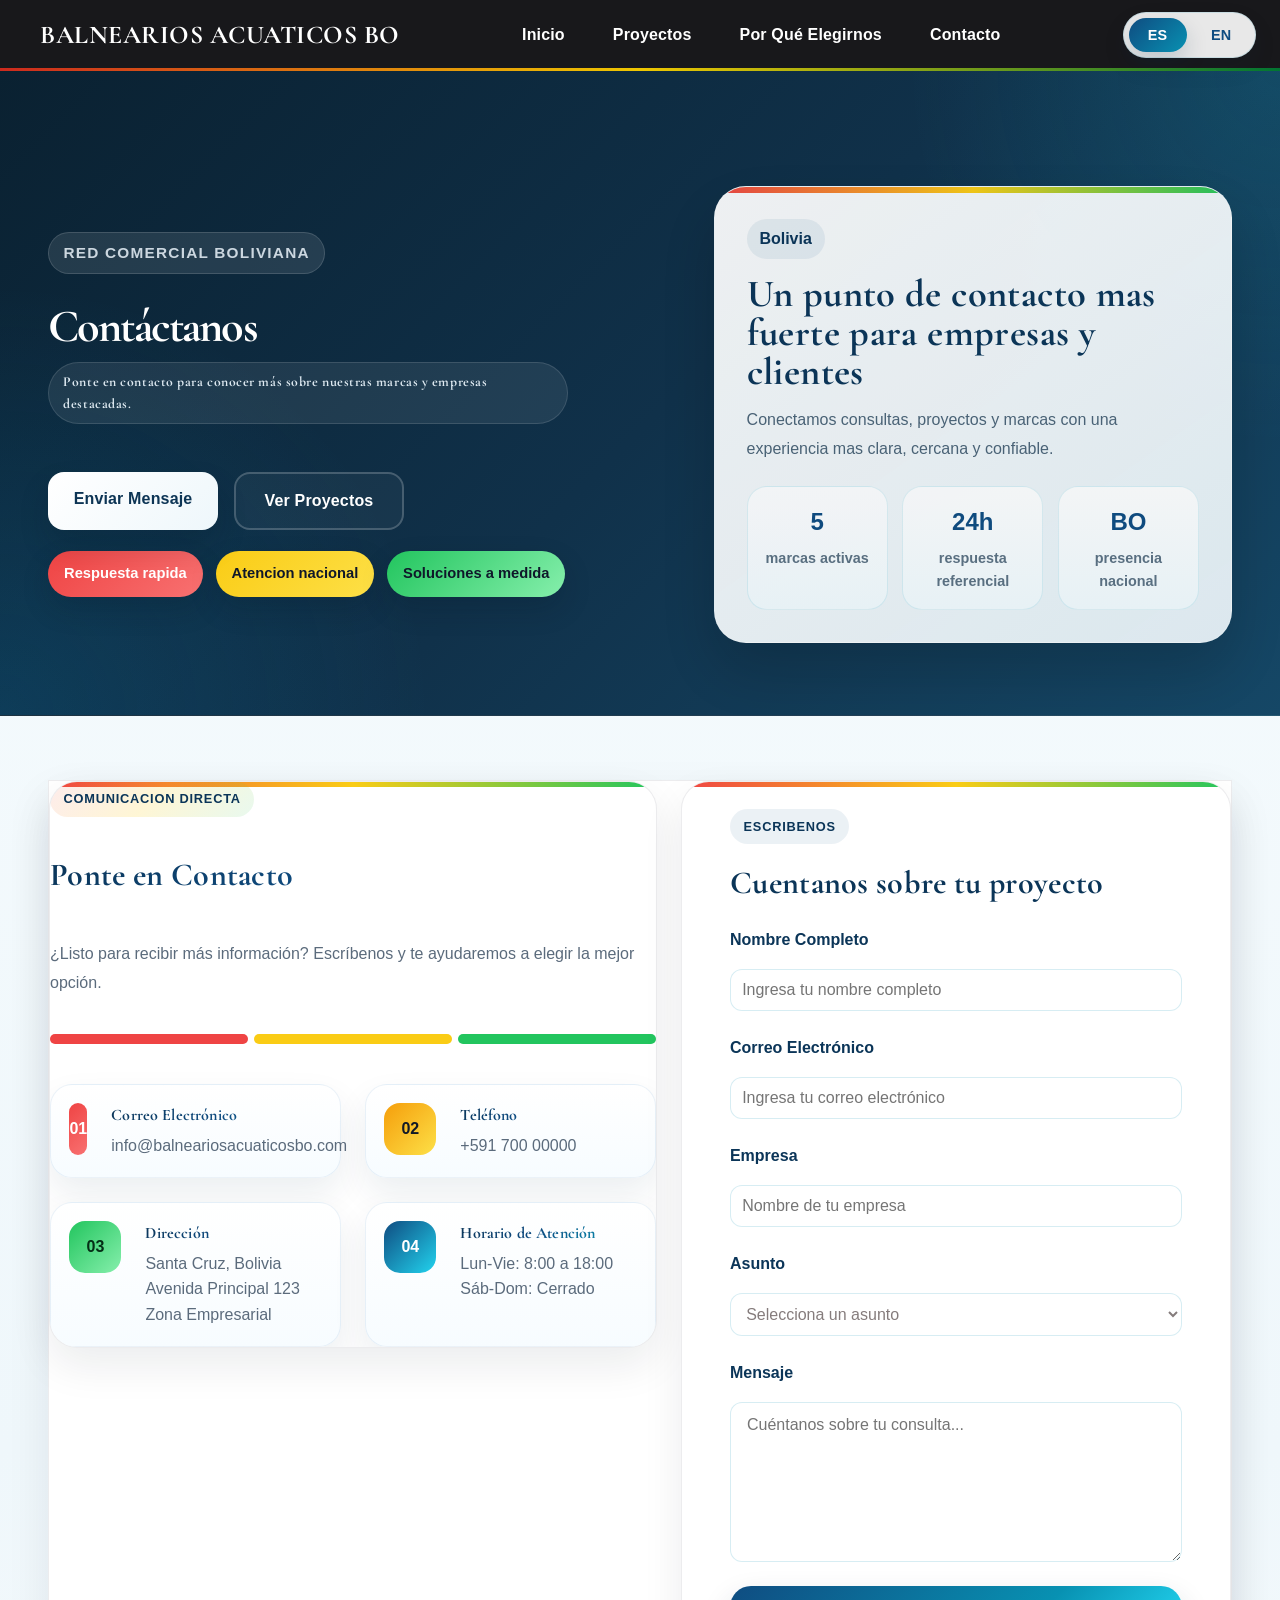
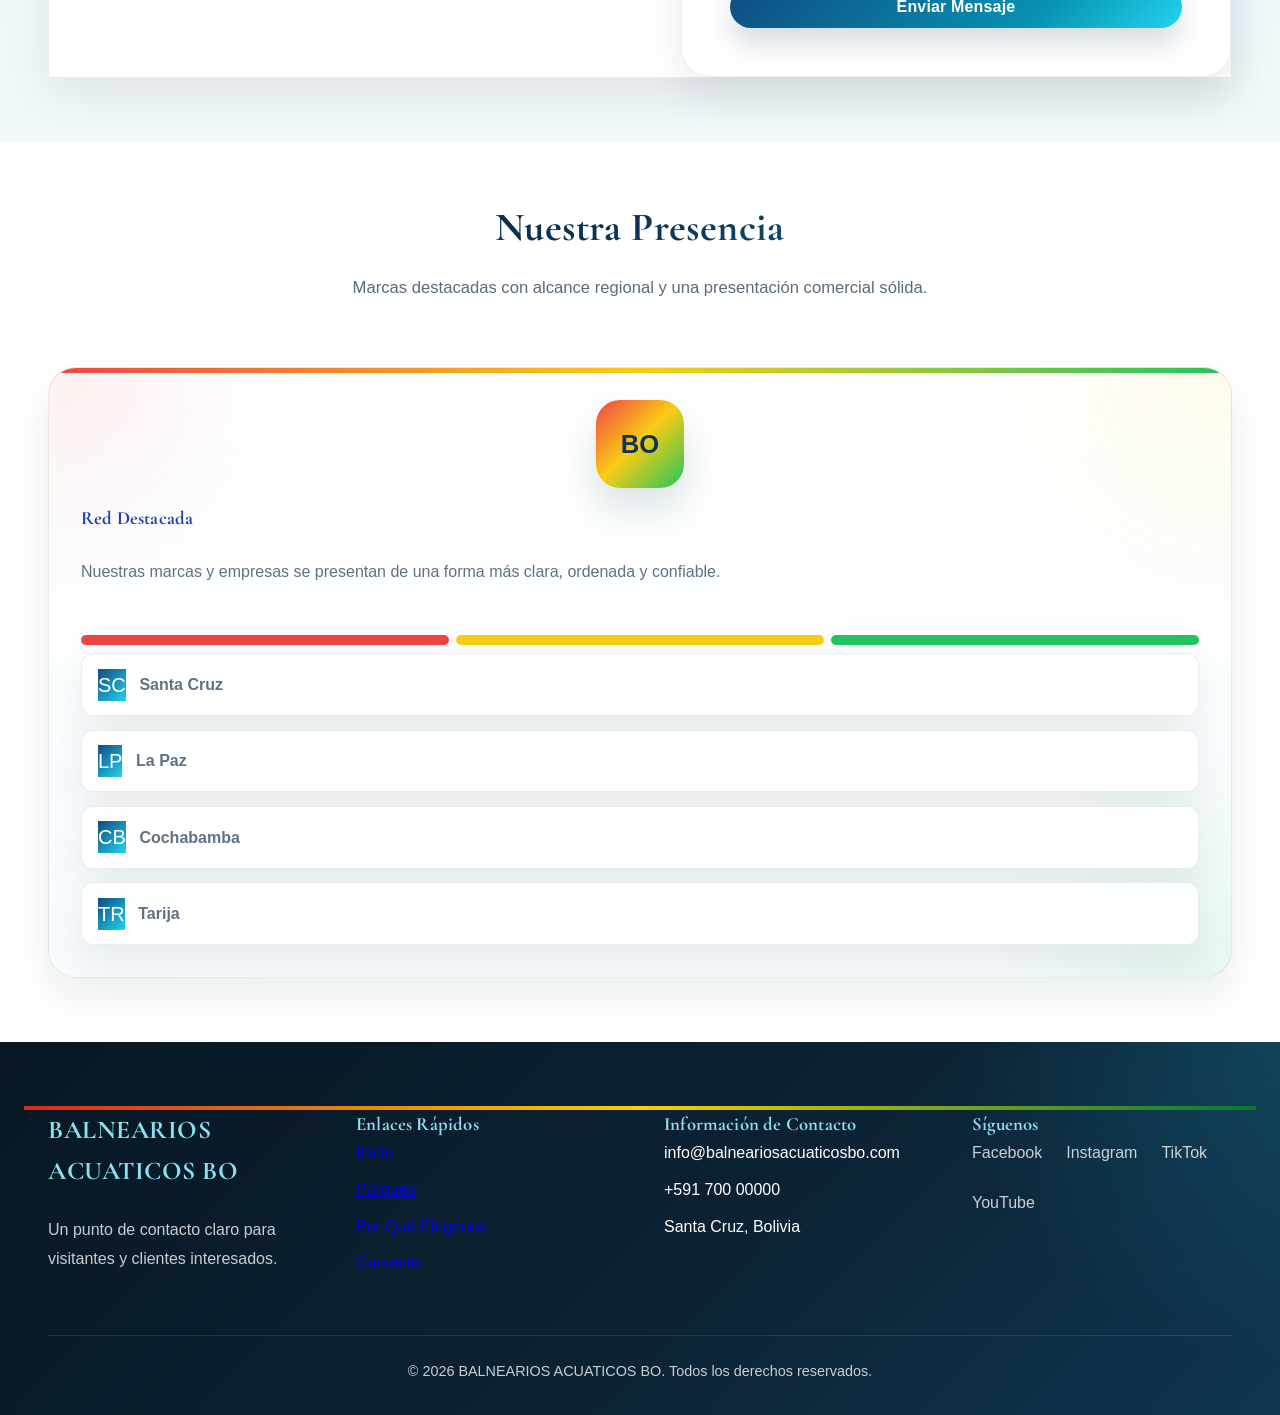
==== html/contacto.html @ 36d49a7e "first commit" ====
<!DOCTYPE html>
<html lang="es">
<head>
    <meta charset="UTF-8">
    <meta name="viewport" content="width=device-width, initial-scale=1.0">
    <meta name="description" content="Contáctanos para conocer más sobre BALNEARIOS ACUATICOS BO y nuestras marcas destacadas.">
    <meta name="keywords" content="contacto, balnearios, parques acuáticos, empresas destacadas, Bolivia">
    <meta property="og:title" content="BALNEARIOS ACUATICOS BO - Contacto">
    <meta property="og:description" content="Ponte en contacto con nosotros y recibe más información sobre nuestras marcas destacadas.">
    <title>BALNEARIOS ACUATICOS BO - Contacto</title>
    <link rel="preconnect" href="https://fonts.googleapis.com">
    <link rel="preconnect" href="https://fonts.gstatic.com" crossorigin>
    <link href="https://fonts.googleapis.com/css2?family=Manrope:wght@400;500;600;700;800&family=Cormorant+Garamond:wght@600;700&display=swap" rel="stylesheet">
    <link rel="stylesheet" href="../css/styles.css">
</head>
<body class="site-subpage contact-page">
    <header class="navbar" id="navbar">
        <div class="container">
            <div class="navbar-content">
                <div class="logo">
                    <span class="logo-icon"></span>
                    <span class="logo-text">BALNEARIOS ACUATICOS BO</span>
                </div>

                <nav class="nav-menu" id="navMenu">
                    <a href="../index.html" class="nav-link" data-en="Home" data-es="Inicio">Inicio</a>
                    <a href="proyectos.html" class="nav-link" data-en="Parks" data-es="Proyectos">Proyectos</a>
                    <a href="por-que-visitar.html" class="nav-link" data-en="Why Visit" data-es="Por Qué Elegirnos">Por Qué Elegirnos</a>
                    <a href="contacto.html" class="nav-link active" data-en="Contact" data-es="Contacto">Contacto</a>
                </nav>

                <div class="nav-actions">
                    <div class="language-selector language-selector-simple" id="languageSelector" aria-label="Selector de idioma">
                        <button class="lang-option active" type="button" data-lang="es" data-label="Español">ES</button>
                        <button class="lang-option" type="button" data-lang="en" data-label="English">EN</button>
                    </div>
                </div>
            </div>
        </div>
    </header>

    <section class="hero contact-hero" id="home">
        <div class="container">
            <div class="hero-content">
                <p class="contact-hero-kicker" data-en="Bolivian commercial network" data-es="Red comercial boliviana">Red comercial boliviana</p>
                <h1 class="hero-title" data-en="Contact Us" data-es="Contáctanos">Contáctanos</h1>
                <p class="hero-subtitle" data-en="Get in touch to learn more about our featured parks and brands" data-es="Ponte en contacto para conocer más sobre nuestras marcas y empresas destacadas.">
                    Ponte en contacto para conocer más sobre nuestras marcas y empresas destacadas.
                </p>
                <div class="hero-actions">
                    <a href="#contact" class="btn btn-primary" data-en="Send Message" data-es="Enviar Mensaje">Enviar Mensaje</a>
                    <a href="proyectos.html" class="btn btn-secondary" data-en="View Projects" data-es="Ver Proyectos">Ver Proyectos</a>
                </div>
                <div class="contact-hero-flags">
                    <span class="contact-flag-pill flag-red">Respuesta rapida</span>
                    <span class="contact-flag-pill flag-yellow">Atencion nacional</span>
                    <span class="contact-flag-pill flag-green">Soluciones a medida</span>
                </div>
            </div>
            <div class="hero-image contact-hero-panel">
                <div class="contact-hero-card">
                    <span class="contact-hero-badge">Bolivia</span>
                    <h2>Un punto de contacto mas fuerte para empresas y clientes</h2>
                    <p>Conectamos consultas, proyectos y marcas con una experiencia mas clara, cercana y confiable.</p>
                    <div class="contact-hero-stats">
                        <div><strong>5</strong><span>marcas activas</span></div>
                        <div><strong>24h</strong><span>respuesta referencial</span></div>
                        <div><strong>BO</strong><span>presencia nacional</span></div>
                    </div>
                </div>
            </div>
        </div>
    </section>

    <section class="contact-section" id="contact">
        <div class="container">
            <div class="contact-content">
                <div class="contact-info">
                    <div class="contact-info-intro">
                        <span class="contact-section-chip" data-en="Direct communication" data-es="Comunicacion directa">Comunicacion directa</span>
                    </div>
                    <h2 data-en="Get In Touch" data-es="Ponte en Contacto">Ponte en Contacto</h2>
                    <p data-en="Ready to receive more information? Write to us and we will help you choose the best option." data-es="¿Listo para recibir más información? Escríbenos y te ayudaremos a elegir la mejor opción.">
                        ¿Listo para recibir más información? Escríbenos y te ayudaremos a elegir la mejor opción.
                    </p>

                    <div class="contact-bolivia-strip"><span></span><span></span><span></span></div>
                    <div class="contact-details">
                        <div class="contact-item">
                            <div class="contact-icon">01</div>
                            <div>
                                <h3 data-en="Email" data-es="Correo Electrónico">Correo Electrónico</h3>
                                <p>info@balneariosacuaticosbo.com</p>
                            </div>
                        </div>

                        <div class="contact-item">
                            <div class="contact-icon">02</div>
                            <div>
                                <h3 data-en="Phone" data-es="Teléfono">Teléfono</h3>
                                <p>+591 700 00000</p>
                            </div>
                        </div>

                        <div class="contact-item">
                            <div class="contact-icon">03</div>
                            <div>
                                <h3 data-en="Address" data-es="Dirección">Dirección</h3>
                                <p>Santa Cruz, Bolivia<br>Avenida Principal 123<br>Zona Empresarial</p>
                            </div>
                        </div>

                        <div class="contact-item">
                            <div class="contact-icon">04</div>
                            <div>
                                <h3 data-en="Business Hours" data-es="Horario de Atención">Horario de Atención</h3>
                                <p data-en="Mon-Fri: 8AM-6PM" data-es="Lun-Vie: 8:00 a 18:00">Lun-Vie: 8:00 a 18:00</p>
                                <p data-en="Sat-Sun: Closed" data-es="Sáb-Dom: Cerrado">Sáb-Dom: Cerrado</p>
                            </div>
                        </div>
                    </div>
                </div>

                <div class="contact-form">
                    <div class="contact-form-top">
                        <span class="contact-section-chip chip-soft" data-en="Write to us" data-es="Escribenos">Escribenos</span>
                        <h3>Cuentanos sobre tu proyecto</h3>
                    </div>
                    <form id="contactForm">
                        <div class="form-group">
                            <label for="contactName" data-en="Full Name" data-es="Nombre Completo">Nombre Completo</label>
                            <input type="text" id="contactName" required data-en-placeholder="Enter your full name" data-es-placeholder="Ingresa tu nombre completo">
                        </div>

                        <div class="form-group">
                            <label for="contactEmail" data-en="Email Address" data-es="Correo Electrónico">Correo Electrónico</label>
                            <input type="email" id="contactEmail" required data-en-placeholder="Enter your email address" data-es-placeholder="Ingresa tu correo electrónico">
                        </div>

                        <div class="form-group">
                            <label for="contactCompany" data-en="Company" data-es="Empresa">Empresa</label>
                            <input type="text" id="contactCompany" data-en-placeholder="Your company name" data-es-placeholder="Nombre de tu empresa">
                        </div>

                        <div class="form-group">
                            <label for="contactSubject" data-en="Subject" data-es="Asunto">Asunto</label>
                            <select id="contactSubject" required>
                                <option value="" data-en="Select a subject" data-es="Selecciona un asunto">Selecciona un asunto</option>
                                <option value="general" data-en="General Inquiry" data-es="Consulta General">Consulta General</option>
                                <option value="technical" data-en="Technical Support" data-es="Soporte Técnico">Soporte Técnico</option>
                                <option value="quote" data-en="Request Quote" data-es="Solicitar Información">Solicitar Información</option>
                                <option value="partnership" data-en="Partnership" data-es="Alianza Comercial">Alianza Comercial</option>
                            </select>
                        </div>

                        <div class="form-group">
                            <label for="contactMessage" data-en="Message" data-es="Mensaje">Mensaje</label>
                            <textarea id="contactMessage" rows="6" required data-en-placeholder="Tell us about your project or inquiry..." data-es-placeholder="Cuéntanos sobre tu consulta..."></textarea>
                        </div>

                        <button type="submit" class="btn btn-primary btn-full" data-en="Send Message" data-es="Enviar Mensaje">Enviar Mensaje</button>
                    </form>
                </div>
            </div>
        </div>
    </section>

    <section class="map-section">
        <div class="container">
            <div class="section-header">
                <h2 class="section-title" data-en="Our Presence" data-es="Nuestra Presencia">Nuestra Presencia</h2>
                <p class="section-subtitle" data-en="Featured brands with regional reach and a strong presentation" data-es="Marcas destacadas con alcance regional y una presentación comercial sólida.">
                    Marcas destacadas con alcance regional y una presentación comercial sólida.
                </p>
            </div>

            <div class="map-container">
                <div class="map-placeholder">
                    <div class="map-icon">BO</div>
                    <h3 data-en="Featured Network" data-es="Red Destacada">Red Destacada</h3>
                    <p data-en="Our parks and brands are presented in a clearer, more organized and trustworthy way." data-es="Nuestras marcas y empresas se presentan de una forma más clara, ordenada y confiable.">
                        Nuestras marcas y empresas se presentan de una forma más clara, ordenada y confiable.
                    </p>
                    <div class="map-bolivia-band"><span></span><span></span><span></span></div>
                    <div class="locations-grid">
                        <div class="location-item">
                            <span class="flag">SC</span>
                            <span data-en="Santa Cruz" data-es="Santa Cruz">Santa Cruz</span>
                        </div>
                        <div class="location-item">
                            <span class="flag">LP</span>
                            <span data-en="La Paz" data-es="La Paz">La Paz</span>
                        </div>
                        <div class="location-item">
                            <span class="flag">CB</span>
                            <span data-en="Cochabamba" data-es="Cochabamba">Cochabamba</span>
                        </div>
                        <div class="location-item">
                            <span class="flag">TR</span>
                            <span data-en="Trinidad" data-es="Tarija">Tarija</span>
                        </div>
                    </div>
                </div>
            </div>
        </div>
    </section>

    <footer class="footer">
        <div class="container">
            <div class="footer-content">
                <div class="footer-section">
                    <div class="footer-logo">
                        <span class="logo-text">BALNEARIOS ACUATICOS BO</span>
                    </div>
                    <p data-en="A clear contact point for visitors and interested clients" data-es="Un punto de contacto claro para visitantes y clientes interesados.">
                        Un punto de contacto claro para visitantes y clientes interesados.
                    </p>
                </div>

                <div class="footer-section">
                    <h3 data-en="Quick Links" data-es="Enlaces Rápidos">Enlaces Rápidos</h3>
                    <ul>
                        <li><a href="../index.html" data-en="Home" data-es="Inicio">Inicio</a></li>
                        <li><a href="parques.html" data-en="Parks" data-es="Parques">Parques</a></li>
                        <li><a href="por-que-visitar.html" data-en="Why Choose Us" data-es="Por Qué Elegirnos">Por Qué Elegirnos</a></li>
                        <li><a href="contacto.html" data-en="Contact" data-es="Contacto">Contacto</a></li>
                    </ul>
                </div>

                <div class="footer-section">
                    <h3 data-en="Contact Info" data-es="Información de Contacto">Información de Contacto</h3>
                    <ul>
                        <li>info@balneariosacuaticosbo.com</li>
                        <li>+591 700 00000</li>
                        <li>Santa Cruz, Bolivia</li>
                    </ul>
                </div>

                <div class="footer-section">
                    <h3 data-en="Follow Us" data-es="Síguenos">Síguenos</h3>
                    <div class="social-links">
                        <a href="#" class="social-link">Facebook</a>
                        <a href="#" class="social-link">Instagram</a>
                        <a href="#" class="social-link">TikTok</a>
                        <a href="#" class="social-link">YouTube</a>
                    </div>
                </div>
            </div>

            <div class="footer-bottom">
                <p data-en="© 2026 BALNEARIOS ACUATICOS BO. All rights reserved." data-es="© 2026 BALNEARIOS ACUATICOS BO. Todos los derechos reservados.">
                    © 2026 BALNEARIOS ACUATICOS BO. Todos los derechos reservados.
                </p>
            </div>
        </div>
    </footer>

    <script src="../js/script.js"></script>
</body>
</html>
---- css/styles.css ----
/* ============================================
   PREMIUMAQUA - PROFESSIONAL WATER PARKS
   Elegant, International, Modern Design
   ============================================ */

/* Reset and Base Variables */
* {
    margin: 0;
    padding: 0;
    box-sizing: border-box;
}

:root {
    --font-body: 'Manrope', -apple-system, BlinkMacSystemFont, 'Segoe UI', sans-serif;
    --font-display: 'Cormorant Garamond', Georgia, serif;
    --font-ui: 'Manrope', -apple-system, BlinkMacSystemFont, 'Segoe UI', sans-serif;

    /* Primary Colors - Harmonious & Vibrant Aquatic Theme */
    --color-primary: #1e40af;       /* Deep Ocean Blue */
    --color-secondary: #06b6d4;     /* Bright Turquoise */
    --color-accent: #0891b2;        /* Ocean Teal */
    --color-coral: #f59e0b;         /* Warm Coral */
    --color-gold: #fbbf24;          /* Sunny Gold */
    --color-emerald: #10b981;       /* Sea Green */
    --color-purple: #7c3aed;        /* Ocean Purple */
    --color-pink: #ec4899;          /* Coral Pink */
    --color-teal: #14b8a6;          /* Aqua Teal */
    --color-orange: #ea580c;        /* Vibrant Orange */
    --color-indigo: #4338ca;        /* Deep Indigo */
    --color-lime: #65a30d;          /* Fresh Lime */
    
    /* Neutral Colors */
    --color-dark: #0f172a;
    --color-light: #1a2f44;
    --color-text: #1e293b;
    --color-text-light: #64748b;
    --color-border: #305280;
    --color-white: #ffffff;
    
    /* Neutral Colors */
    --color-dark: #0f172a;
    --color-light: #5582af;
    --color-text: #1e293b;
    --color-text-light: #64748b;
    --color-border: #e2e8f0;
    --color-white: #ffffff;
    
    /* Neutral Colors */
    --color-dark: #0a1428;
    --color-light: #fefefe;
    --color-text: #1a1a1a;
    --color-text-light: #6c757d;
    --color-border: #e0e0e0;
    --color-white: #ffffff;
    
    /* Neutral Colors */
    --color-dark: #0a1428;
    --color-light: #f8f9fa;
    --color-text: #857c7c;
    --color-text-light: #6c757d;
    --color-border: #e0e0e0;
    --color-white: #ffffff;
    
    /* Spacing */
    --spacing-xs: 0.5rem;
    --spacing-sm: 1rem;
    --spacing-md: 1.5rem;
    --spacing-lg: 2rem;
    --spacing-xl: 3rem;
    --spacing-2xl: 4rem;
    --spacing-3xl: 5rem;
    --spacing-4xl: 6rem;
    
    /* Transitions */
    --transition-fast: 0.2s ease;
    --transition-base: 0.3s ease;
    --transition-slow: 0.5s ease;
    
    /* Shadows */
    --shadow-sm: 0 2px 8px rgba(0, 0, 0, 0.08);
    --shadow-md: 0 4px 16px rgba(0, 0, 0, 0.12);
    --shadow-lg: 0 8px 32px rgba(0, 0, 0, 0.15);
    --shadow-xl: 0 12px 48px rgba(0, 0, 0, 0.18);
    
    /* Border Radius */
    --radius-sm: 6px;
    --radius-md: 12px;
    --radius-lg: 16px;
}

html {
    scroll-behavior: smooth;
}

body {
    font-family: var(--font-body);
    background-color: var(--color-white);
    color: var(--color-text);
    line-height: 1.6;
    overflow-x: hidden;
}

/* ============================================
   UTILITY CLASSES
   ============================================ */

.container {
    max-width: 1200px;
    margin: 0 auto;
    padding: 0 var(--spacing-md);
}

.section-header {
    text-align: center;
    margin-bottom: var(--spacing-2xl);
}

.section-title {
    font-family: var(--font-display);
    font-size: 2.5rem;
    font-weight: 700;
    background: linear-gradient(135deg, #1e40af, #06b6d4, #10b981);
    -webkit-background-clip: text;
    -webkit-text-fill-color: transparent;
    background-clip: text;
    margin-bottom: var(--spacing-md);
    letter-spacing: -0.5px;
}

.section-subtitle {
    font-size: 1.1rem;
    color: var(--color-text-light);
    max-width: 600px;
    margin: 0 auto;
}

/* Button Styles */
.btn {
    display: inline-block;
    padding: var(--spacing-sm) var(--spacing-lg);
    border: none;
    border-radius: var(--radius-md);
    font-family: inherit;
    font-size: 1rem;
    font-weight: 600;
    cursor: pointer;
    transition: all var(--transition-base);
    text-decoration: none;
    text-align: center;
    letter-spacing: 0.3px;
}

.btn-primary {
    background: linear-gradient(135deg, var(--brand-primary, var(--color-primary)) 0%, var(--brand-secondary, var(--color-secondary)) 100%);
    color: var(--color-white);
    box-shadow: 0 4px 16px rgba(30, 64, 175, 0.3);
    padding: 0.75rem 1.5rem;
    transition: all 0.4s cubic-bezier(0.4, 0, 0.2, 1);
    position: relative;
    overflow: hidden;
}

.btn-primary::after {
    content: '';
    position: absolute;
    top: 50%;
    left: 50%;
    width: 0;
    height: 0;
    border-radius: 50%;
    background: rgba(255, 255, 255, 0.1);
    transform: translate(-50%, -50%);
    transition: width 0.6s, height 0.6s;
}

.btn-primary:hover::after {
    width: 300px;
    height: 300px;
}

.btn-primary:hover {
    transform: translateY(-4px) scale(1.02);
    box-shadow: 0 12px 32px rgba(30, 64, 175, 0.4);
}

.btn-secondary {
    background: var(--color-white);
    color: var(--color-primary);
    border: 2px solid var(--color-primary);
}

.btn-secondary:hover {
    background: var(--color-primary);
    color: var(--color-white);
}

.btn-full {
    width: 100%;
}

.btn-large {
    padding: 1rem 2.5rem;
    font-size: 1.1rem;
}

/* ============================================
   NAVBAR
   ============================================ */

.navbar {
    position: fixed;
    top: 0;
    left: 0;
    right: 0;
    background: linear-gradient(90deg, #ffffff 0%, #f0f9ff 50%, #ffffff 100%);
    box-shadow: 0 2px 12px rgba(30, 64, 175, 0.12), 0 0 40px rgba(6, 182, 212, 0.08);
    z-index: 1000;
    transition: all var(--transition-base);
    border-bottom: 2px solid rgba(6, 182, 212, 0.2);
}

.navbar.scrolled {
    box-shadow: 0 4px 16px rgba(30, 64, 175, 0.15), 0 0 40px rgba(6, 182, 212, 0.12);
    background: linear-gradient(90deg, #ffffff 0%, #e8f7ff 50%, #ffffff 100%);
}

.container {
    max-width: 1400px;
}

.navbar-content {
    display: flex;
    align-items: center;
    justify-content: space-between;
    padding: var(--spacing-sm) 0;
    height: 70px;
}

.logo {
    display: flex;
    align-items: center;
    gap: var(--spacing-sm);
    cursor: pointer;
    transition: transform var(--transition-base);
}

.logo:hover {
    transform: scale(1.05);
}

.logo-icon {
    font-size: 2rem;
}

.logo-text {
    font-family: 'Playfair Display', serif;
    font-size: 1.5rem;
    font-weight: 700;
    background: linear-gradient(135deg, var(--color-primary), var(--color-secondary), var(--color-coral));
    -webkit-background-clip: text;
    -webkit-text-fill-color: transparent;
    background-clip: text;
    letter-spacing: -0.5px;
}

.nav-menu {
    display: flex;
    gap: var(--spacing-xl);
    align-items: center;
}

.nav-projects-dropdown {
    position: relative;
}

.nav-link {
    color: var(--color-text);
    text-decoration: none;
    font-weight: 500;
    transition: all var(--transition-base);
    position: relative;
}

.nav-link:after {
    content: '';
    position: absolute;
    bottom: -4px;
    left: 0;
    width: 0;
    height: 2px;
    background: linear-gradient(90deg, var(--color-primary), var(--color-secondary));
    transition: width var(--transition-base);
}

.nav-link:hover {
    color: var(--color-primary);
}

.nav-link:hover:after {
    width: 100%;
}

.nav-projects-toggle {
    border: 0;
    background: transparent;
    cursor: pointer;
    font: inherit;
}

.nav-projects-menu {
    position: absolute;
    top: calc(100% + 18px);
    left: 50%;
    z-index: 1200;
    width: min(1120px, calc(100vw - 48px));
    opacity: 0;
    visibility: hidden;
    pointer-events: none;
    transform: translateX(-50%) translateY(10px);
    transition: opacity 0.2s ease, transform 0.2s ease, visibility 0.2s ease;
}

.nav-projects-dropdown.open .nav-projects-menu {
    opacity: 1;
    visibility: visible;
    pointer-events: auto;
    transform: translateX(-50%) translateY(0);
}

.nav-actions {
    display: flex;
    align-items: center;
    gap: var(--spacing-lg);
}

.language-selector {
    position: relative;
}

.language-toggle {
    display: flex;
    align-items: center;
    gap: 0.5rem;
    background: var(--color-light);
    border: 1px solid var(--color-border);
    padding: 0.6rem 1rem;
    border-radius: var(--radius-md);
    cursor: pointer;
    font-weight: 600;
    font-size: 0.9rem;
    color: var(--color-primary);
    transition: all var(--transition-base);
    min-width: 110px;
    justify-content: space-between;
}

.language-toggle:hover {
    background: var(--color-white);
    border-color: var(--color-primary);
    box-shadow: var(--shadow-sm);
}

.language-toggle.active {
    background: var(--color-white);
    border-color: var(--color-secondary);
    box-shadow: 0 0 0 2px rgba(0, 168, 232, 0.1);
}

.lang-icon {
    font-size: 1.1rem;
}

.lang-label {
    font-weight: 700;
    min-width: 35px;
}

.lang-arrow {
    font-size: 0.7rem;
    transition: transform var(--transition-base);
}

.language-toggle.active .lang-arrow {
    transform: rotate(180deg);
}

/* Language Menu Dropdown */
.language-menu {
    position: absolute;
    top: 100%;
    right: 0;
    background: var(--color-white);
    border: 1px solid var(--color-border);
    border-radius: var(--radius-md);
    margin-top: 8px;
    box-shadow: var(--shadow-lg);
    min-width: 200px;
    z-index: 1000;
    display: none;
    flex-direction: column;
    overflow: hidden;
    animation: slideDownMenu var(--transition-base);
}

.language-menu.active {
    display: flex;
}

@keyframes slideDownMenu {
    from {
        opacity: 0;
        transform: translateY(-8px);
    }
    to {
        opacity: 1;
        transform: translateY(0);
    }
}

.lang-option {
    display: flex;
    align-items: center;
    gap: 0.75rem;
    padding: 0.75rem 1.25rem;
    border: none;
    background: transparent;
    cursor: pointer;
    text-align: left;
    transition: all var(--transition-base);
    font-family: inherit;
    font-size: 0.95rem;
}

.lang-option:hover {
    background: var(--color-light);
    padding-left: 1.5rem;
}

.lang-option.active {
    background: rgba(0, 97, 168, 0.08);
    color: var(--color-primary);
    font-weight: 600;
    border-left: 3px solid var(--color-primary);
    padding-left: 1.15rem;
}

.flag {
    font-size: 1.2rem;
    flex-shrink: 0;
}

.lang-name {
    flex: 1;
}

.btn-book-nav {
    background: linear-gradient(135deg, var(--color-primary), var(--color-secondary));
    color: var(--color-white);
    padding: 0.6rem 1.5rem;
    border: none;
    border-radius: var(--radius-md);
    font-weight: 600;
    cursor: pointer;
    transition: all var(--transition-base);
    box-shadow: 0 2px 8px rgba(0, 97, 168, 0.2);
}

.btn-book-nav:hover {
    transform: translateY(-2px);
    box-shadow: 0 4px 16px rgba(0, 97, 168, 0.3);
}

.hamburger {
    display: none;
    flex-direction: column;
    gap: 5px;
    background: none;
    border: none;
    cursor: pointer;
}

.hamburger span {
    width: 25px;
    height: 2px;
    background: var(--color-text);
    transition: all var(--transition-base);
}

/* ============================================
   HERO SECTION
   ============================================ */

.hero {
    padding: 100px var(--spacing-md) var(--spacing-2xl);
    background: linear-gradient(135deg, #ffffff 0%, #f0f9ff 25%, #e8f4ff 50%, #f0f0ff 75%, #ffe8f0 100%);
    position: relative;
    overflow: hidden;
    margin-top: 70px;
    border-bottom: 3px solid transparent;
    border-image: linear-gradient(90deg, #1e40af, #06b6d4, #10b981, #7c3aed, #f59e0b) 1;
}

.hero-background {
    position: absolute;
    top: 0;
    left: 0;
    right: 0;
    bottom: 0;
    opacity: 0.1;
    z-index: 0;
}

.wave {
    position: absolute;
    width: 100%;
    height: 100%;
    background: url('data:img/aquapark.jpg" viewBox="0 0 1200 120"><path d="M0,50 Q300,10 600,50 T1200,50 L1200,120 L0,120 Z" fill="url(%23grad)"/></svg>');
    animation: wave 20s linear infinite;
}

@keyframes wave {
    0% { transform: translateX(0); }
    100% { transform: translateX(100%); }
}

.hero .container {
    position: relative;
    z-index: 1;
}

.hero-content {
    max-width: 700px;
}

.hero-subtitle {
    color: var(--color-secondary);
    font-size: 0.95rem;
    font-weight: 600;
    letter-spacing: 1px;
    text-transform: uppercase;
    margin-bottom: var(--spacing-md);
}

.hero-title {
    font-family: 'Playfair Display', serif;
    font-size: 1.5rem;
    font-weight: 800;
    background: linear-gradient(135deg, #1e40af 0%, #06b6d4 25%, #0891b2 50%, #7c3aed 75%, #f59e0b 100%);
    -webkit-background-clip: text;
    -webkit-text-fill-color: transparent;
    background-clip: text;
    margin-bottom: var(--spacing-lg);
    line-height: 1.2;
    letter-spacing: -1px;
}

.hero-description {
    font-size: 1.1rem;
    color: var(--color-text-light);
    margin-bottom: var(--spacing-xl);
    line-height: 1.8;
}

/* ============================================
   SEARCH BAR - GOOGLE STYLE
   ============================================ */

.search-container {
    margin-bottom: var(--spacing-xl);
    max-width: 600px;
}

.search-wrapper {
    display: flex;
    background: var(--color-white);
    border-radius: 50px;
    padding: 6px 8px;
    box-shadow: 0 4px 16px rgba(0, 0, 0, 0.15);
    transition: all var(--transition-base);
    position: relative;
}

.search-wrapper:hover {
    box-shadow: 0 6px 24px rgba(0, 0, 0, 0.2);
}

.search-wrapper:focus-within {
    box-shadow: 0 6px 24px rgba(0, 0, 0, 0.2);
}

.search-input {
    flex: 1;
    border: none;
    background: transparent;
    font-size: 1rem;
    padding: 12px 16px;
    font-family: inherit;
    outline: none;
    color: var(--color-text);
}

.search-input::placeholder {
    color: var(--color-text-light);
}

.search-btn {
    background: linear-gradient(135deg, var(--color-primary), var(--color-secondary));
    color: white;
    border: none;
    border-radius: 50%;
    width: 44px;
    height: 44px;
    cursor: pointer;
    display: flex;
    align-items: center;
    justify-content: center;
    font-size: 1.2rem;
    transition: all var(--transition-base);
    flex-shrink: 0;
}

.search-btn:hover {
    transform: scale(1.05);
    box-shadow: 0 2px 8px rgba(0, 97, 168, 0.3);
}

.search-btn:active {
    transform: scale(0.95);
}

.search-suggestions {
    position: absolute;
    top: 100%;
    left: 0;
    right: 0;
    background: var(--color-white);
    border-radius: var(--radius-md);
    margin-top: 8px;
    box-shadow: 0 4px 16px rgba(0, 0, 0, 0.12);
    max-height: 400px;
    overflow-y: auto;
    display: none;
    z-index: 100;
}

.search-suggestions.active {
    display: block;
}

.search-suggestion-item {
    padding: var(--spacing-md) var(--spacing-lg);
    cursor: pointer;
    border-bottom: 1px solid var(--color-border);
    transition: all var(--transition-base);
    display: flex;
    align-items: center;
    gap: var(--spacing-md);
}

.search-suggestion-item:last-child {
    border-bottom: none;
}

.search-suggestion-item:hover {
    background: var(--color-light);
    padding-left: var(--spacing-xl);
}

.search-suggestion-icon {
    font-size: 1.2rem;
    flex-shrink: 0;
}

.search-suggestion-text {
    flex: 1;
}

.search-suggestion-name {
    font-weight: 600;
    color: var(--color-primary);
    margin-bottom: 2px;
}

.search-suggestion-type {
    font-size: 0.85rem;
    color: var(--color-text-light);
}

.hero-buttons {
    display: flex;
    gap: var(--spacing-md);
    flex-wrap: wrap;
}

/* ============================================
   EXPLORE SECTION
   ============================================ */

.explore-section {
    padding: var(--spacing-2xl) var(--spacing-md);
    background: var(--color-white);
}

.filter-controls {
    display: flex;
    gap: var(--spacing-md);
    justify-content: center;
    margin-bottom: var(--spacing-2xl);
    flex-wrap: wrap;
}

.filter-btn {
    padding: 0.7rem 1.5rem;
    border: 2px solid var(--color-border);
    background: var(--color-white);
    border-radius: var(--radius-md);
    cursor: pointer;
    font-weight: 600;
    transition: all var(--transition-base);
    color: var(--color-text);
    display: flex;
    align-items: center;
    gap: 0.5rem;
}

.filter-btn:hover {
    border-color: var(--color-secondary);
    color: var(--color-secondary);
}

.filter-btn.active {
    background: linear-gradient(135deg, var(--color-primary), var(--color-secondary));
    color: var(--color-white);
    border-color: transparent;
}

.parks-section {
    margin-bottom: var(--spacing-3xl);
    padding: var(--spacing-3xl) var(--spacing-md);
    background: linear-gradient(180deg, rgba(10, 27, 68, 0.95) 0%, rgba(7, 18, 44, 0.95) 100%);
    border-radius: var(--radius-xl);
    box-shadow: 0 24px 64px rgba(0, 0, 0, 0.18);
}

.parks-grid {
    display: grid;
    grid-template-columns: 1fr;
    gap: calc(var(--spacing-4xl) + 1rem);
    margin-top: var(--spacing-4xl);
    align-items: stretch;
}

.featured-brand-card {
    width: 100%;
    min-height: auto;
    background: linear-gradient(135deg, #ffffff 0%, #f8fbfe 100%);
    border-radius: var(--radius-xl);
    overflow: hidden;
    box-shadow: var(--shadow-xl);
    transition: all 0.6s cubic-bezier(0.34, 1.56, 0.64, 1);
    border: 3px solid transparent;
    background: linear-gradient(135deg, #ffffff 0%, #f8fbfe 100%) padding-box,
                linear-gradient(135deg, var(--color-primary), var(--color-secondary), var(--color-emerald), var(--color-purple)) border-box;
    position: relative;
    transform: translateY(0) scale(1);
    backdrop-filter: blur(10px);
}

.park-card:hover {
    transform: translateY(-8px);
    box-shadow: var(--shadow-lg);
}

.park-image {
    width: 100%;
    height: 250px;
    object-fit: cover;
    transition: transform var(--transition-base);
}

.park-card:hover .park-image {
    transform: scale(1.05);
}

.park-header {
    background: linear-gradient(135deg, var(--color-primary) 0%, var(--color-secondary) 100%);
    color: var(--color-white);
    padding: var(--spacing-lg);
    text-align: center;
}

.park-name {
    font-family: 'Playfair Display', serif;
    font-size: 1.5rem;
    font-weight: 700;
    margin-bottom: var(--spacing-sm);
}

.park-type {
    font-size: 0.85rem;
    opacity: 0.9;
    font-weight: 500;
}

.park-content {
    padding: var(--spacing-lg);
    flex-grow: 1;
    display: flex;
    flex-direction: column;
}

.park-description {
    color: var(--color-text-light);
    margin-bottom: var(--spacing-md);
    font-size: 0.95rem;
    line-height: 1.6;
    flex-grow: 1;
}

.park-highlights {
    list-style: none;
    margin-bottom: var(--spacing-lg);
}

.park-highlights li {
    padding: 0.5rem 0;
    color: var(--color-text);
    font-size: 0.9rem;
    display: flex;
    align-items: center;
    gap: 0.5rem;
}

.park-highlights li:before {
    content: '✓';
    color: var(--color-secondary);
    font-weight: bold;
}

.park-actions {
    display: flex;
    gap: var(--spacing-sm);
}

.park-actions button {
    flex: 1;
    padding: 0.6rem;
    border: 2px solid var(--color-primary);
    background: transparent;
    color: var(--color-primary);
    border-radius: var(--radius-md);
    cursor: pointer;
    font-weight: 600;
    transition: all var(--transition-base);
}

.park-actions button:hover {
    background: var(--color-primary);
    color: var(--color-white);
}

/* ============================================
   FEATURES SECTION
   ============================================ */

.features {
    padding: var(--spacing-2xl) var(--spacing-md);
    background: linear-gradient(135deg, #f0f4f8 0%, #e8f1f8 100%);
}

.features-grid {
    display: grid;
    grid-template-columns: repeat(auto-fit, minmax(280px, 1fr));
    gap: var(--spacing-xl);
}

.feature-card {
    background: linear-gradient(135deg, #ffffff 0%, #f8fbfe 100%);
    padding: var(--spacing-xl);
    border-radius: var(--radius-lg);
    text-align: center;
    transition: all 0.4s cubic-bezier(0.4, 0, 0.2, 1);
    box-shadow: 0 8px 24px rgba(0, 0, 0, 0.08);
    border: 2px solid transparent;
    position: relative;
    overflow: hidden;
}

.feature-card:nth-child(1) {
    border-color: rgba(30, 64, 175, 0.2);
    background: linear-gradient(135deg, #ffffff 0%, #f0f9ff 100%);
}

.feature-card:nth-child(1):hover {
    border-color: rgba(30, 64, 175, 0.4);
    box-shadow: 0 0 30px rgba(30, 64, 175, 0.15);
}

.feature-card:nth-child(2) {
    border-color: rgba(6, 182, 212, 0.2);
    background: linear-gradient(135deg, #ffffff 0%, #f0fdff 100%);
}

.feature-card:nth-child(2):hover {
    border-color: rgba(6, 182, 212, 0.4);
    box-shadow: 0 0 30px rgba(6, 182, 212, 0.15);
}

.feature-card:nth-child(3) {
    border-color: rgba(16, 185, 129, 0.2);
    background: linear-gradient(135deg, #ffffff 0%, #f0fdf4 100%);
}

.feature-card:nth-child(3):hover {
    border-color: rgba(16, 185, 129, 0.4);
    box-shadow: 0 0 30px rgba(16, 185, 129, 0.15);
}

.feature-card:nth-child(4) {
    border-color: rgba(245, 158, 11, 0.2);
    background: linear-gradient(135deg, #ffffff 0%, #fffbf0 100%);
}

.feature-card:nth-child(4):hover {
    border-color: rgba(245, 158, 11, 0.4);
    box-shadow: 0 0 30px rgba(245, 158, 11, 0.15);
}

.feature-card:hover {
    transform: translateY(-8px) scale(1.02);
}

.feature-icon {
    font-size: 3rem;
    margin-bottom: var(--spacing-md);
    display: block;
}

.feature-card h3 {
    color: var(--color-primary);
    font-size: 1.2rem;
    margin-bottom: var(--spacing-sm);
    font-weight: 700;
}

.feature-card p {
    color: var(--color-text-light);
    line-height: 1.7;
}

/* ============================================
   GALLERY SECTION
   ============================================ */

.gallery-section {
    padding: var(--spacing-2xl) var(--spacing-md);
    background: var(--color-white);
}

.gallery-grid {
    display: grid;
    gap: 1.75rem;
}

.gallery-brand-block {
    position: relative;
    padding: 1.5rem;
    border-radius: 28px;
    background:
        radial-gradient(circle at top right, color-mix(in srgb, var(--gallery-brand-accent, #22d3ee) 22%, transparent), transparent 36%),
        linear-gradient(180deg, color-mix(in srgb, var(--gallery-brand-bg, #f5fbff) 88%, #ffffff 12%), rgba(240, 249, 253, 0.98)),
        linear-gradient(135deg, var(--gallery-brand-primary, #0f4c81), var(--gallery-brand-secondary, #0891b2));
    border: 1px solid var(--gallery-brand-border, rgba(8, 145, 178, 0.12));
    box-shadow: 0 24px 50px color-mix(in srgb, var(--gallery-brand-primary, #0f4c81) 18%, rgba(8, 47, 73, 0.08));
}

.gallery-brand-block::before {
    content: '';
    position: absolute;
    inset: 0;
    border-radius: inherit;
    background: linear-gradient(135deg, color-mix(in srgb, var(--gallery-brand-primary, #0f4c81) 10%, transparent), transparent 44%, color-mix(in srgb, var(--gallery-brand-accent, #22d3ee) 14%, transparent) 100%);
    pointer-events: none;
}

.gallery-brand-header {
    position: relative;
    display: flex;
    justify-content: space-between;
    align-items: flex-end;
    gap: 1rem;
    margin-bottom: 1.25rem;
    padding-bottom: 1rem;
    border-bottom: 1px solid color-mix(in srgb, var(--gallery-brand-primary, #0f4c81) 14%, transparent);
}

.gallery-brand-tag {
    display: inline-flex;
    padding: 0.45rem 0.8rem;
    border-radius: 999px;
    background: color-mix(in srgb, var(--gallery-brand-soft, #e0f2fe) 72%, #ffffff 28%);
    color: var(--gallery-brand-primary, #0f4c81);
    font-size: 0.75rem;
    font-weight: 800;
    letter-spacing: 0.08em;
    text-transform: uppercase;
}

.gallery-brand-title {
    margin: 0.65rem 0 0;
    font-size: clamp(1.55rem, 2.2vw, 2.35rem);
    font-family: 'Cormorant Garamond', serif;
    font-weight: 700;
    letter-spacing: 0.04em;
    text-transform: uppercase;
    color: color-mix(in srgb, var(--gallery-brand-primary, #0f4c81) 76%, #081a27 24%);
    text-shadow: 0 10px 26px color-mix(in srgb, var(--gallery-brand-accent, #22d3ee) 12%, transparent);
}

.gallery-brand-meta {
    display: grid;
    justify-items: end;
    gap: 0.6rem;
}

.gallery-brand-count {
    color: color-mix(in srgb, var(--gallery-brand-primary, #0f4c81) 52%, #64748b 48%);
    font-size: 0.95rem;
    font-weight: 700;
}

.gallery-brand-link {
    border: 0;
    background: transparent;
    color: var(--gallery-brand-primary, #0f4c81);
    font-size: 0.96rem;
    font-weight: 600;
    line-height: 1.5;
    text-align: right;
    cursor: pointer;
    padding: 0;
}

.gallery-brand-link:hover {
    color: var(--gallery-brand-secondary, #0891b2);
}

.gallery-grid-brands {
    grid-template-columns: repeat(auto-fit, minmax(210px, 1fr));
}

.gallery-flip-card {
    position: relative;
    border: 0;
    background: transparent;
    padding: 0;
    cursor: pointer;
    perspective: 1200px;
    aspect-ratio: 4 / 5;
}

.gallery-flip-inner {
    position: relative;
    display: block;
    width: 100%;
    height: 100%;
    border-radius: 24px;
    transform-style: preserve-3d;
    transition: transform 0.7s cubic-bezier(0.22, 1, 0.36, 1), box-shadow 0.35s ease;
    box-shadow: 0 20px 32px color-mix(in srgb, var(--gallery-brand-primary, #0f4c81) 24%, rgba(8, 47, 73, 0.1));
}

.gallery-flip-card:hover .gallery-flip-inner,
.gallery-flip-card:focus-visible .gallery-flip-inner {
    transform: rotateY(180deg) translateY(-4px);
    box-shadow: 0 26px 38px color-mix(in srgb, var(--gallery-brand-secondary, #0891b2) 30%, rgba(8, 47, 73, 0.12));
}

.gallery-flip-card:focus-visible {
    outline: 3px solid rgba(8, 145, 178, 0.28);
    outline-offset: 4px;
    border-radius: 24px;
}

.gallery-face {
    position: absolute;
    inset: 0;
    display: flex;
    flex-direction: column;
    justify-content: flex-end;
    overflow: hidden;
    border-radius: 24px;
    backface-visibility: hidden;
}

.gallery-face-front img {
    position: absolute;
    inset: 0;
    width: 100%;
    height: 100%;
    object-fit: cover;
}

.gallery-card-gradient {
    position: absolute;
    inset: 0;
    background: linear-gradient(180deg, rgba(8, 23, 35, 0.08), rgba(8, 23, 35, 0.78));
}

.gallery-front-copy {
    position: relative;
    z-index: 1;
    display: grid;
    gap: 0.3rem;
    padding: 1.2rem;
    color: #ffffff;
    text-align: left;
}

.gallery-front-brand {
    font-family: 'Cormorant Garamond', serif;
    font-size: 1.35rem;
    font-weight: 700;
    letter-spacing: 0.05em;
    text-transform: uppercase;
    text-shadow: 0 8px 18px rgba(0, 0, 0, 0.22);
}

.gallery-front-index {
    font-size: 0.86rem;
    color: rgba(255, 255, 255, 0.8);
}

.gallery-face-back {
    padding: 1.35rem;
    justify-content: space-between;
    background:
        linear-gradient(160deg, var(--gallery-brand-primary, #0f4c81), var(--gallery-brand-secondary, #0891b2));
    color: #ffffff;
    transform: rotateY(180deg);
}

.gallery-back-tag {
    display: inline-flex;
    align-self: flex-start;
    padding: 0.35rem 0.7rem;
    border-radius: 999px;
    background: rgba(255, 255, 255, 0.14);
    font-size: 0.78rem;
    font-weight: 700;
    letter-spacing: 0.06em;
    text-transform: uppercase;
}

.gallery-back-text {
    display: block;
    font-size: 0.96rem;
    line-height: 1.6;
    color: rgba(255, 255, 255, 0.96);
}


.gallery-back-text {
    font-size: 1rem;
    line-height: 1.65;
    color: rgba(255, 255, 255, 0.92);
}

.gallery-back-action {
    font-size: 0.9rem;
    font-weight: 800;
    letter-spacing: 0.08em;
    text-transform: uppercase;
    color: #cffafe;
}

/* ============================================
   TESTIMONIALS SECTION
   ============================================ */

.testimonials {
    padding: var(--spacing-2xl) var(--spacing-md);
    background: linear-gradient(135deg, #f0f4f8 0%, #e8f1f8 100%);
}

.testimonials-grid {
    display: grid;
    grid-template-columns: repeat(auto-fit, minmax(300px, 1fr));
    gap: var(--spacing-lg);
}

.testimonial-card {
    background: var(--color-white);
    padding: var(--spacing-xl);
    border-radius: var(--radius-lg);
    box-shadow: var(--shadow-md);
    transition: all var(--transition-base);
}

.testimonial-card:hover {
    box-shadow: var(--shadow-lg);
    transform: translateY(-4px);
}

.rating {
    color: #ffc107;
    font-size: 1.2rem;
    margin-bottom: var(--spacing-md);
}

.testimonial-card p {
    color: var(--color-text);
    line-height: 1.8;
    margin-bottom: var(--spacing-md);
    font-style: italic;
}

.testimonial-author {
    color: var(--color-primary);
    font-weight: 700;
    font-style: normal !important;
}

/* ============================================
   CTA SECTION
   ============================================ */

.cta-section {
    padding: var(--spacing-2xl) var(--spacing-md);
    background: linear-gradient(135deg, var(--color-primary) 0%, var(--color-secondary) 100%);
    color: var(--color-white);
    text-align: center;
}

.cta-content h2 {
    font-family: 'Playfair Display', serif;
    font-size: 2.5rem;
    margin-bottom: var(--spacing-md);
    font-weight: 700;
}

.cta-content p {
    font-size: 1.1rem;
    margin-bottom: var(--spacing-xl);
    opacity: 0.95;
}

.cta-section .btn {
    background: var(--color-white);
    color: var(--color-primary);
}

.cta-section .btn:hover {
    background: var(--color-light);
}

/* ============================================
   CONTACT + MAP SECTION
   ============================================ */

.contact-section,
.map-section,
.features-section,
.testimonials-section {
    padding: var(--spacing-2xl) var(--spacing-md);
    background: var(--color-white);
}

.contact-content {
    display: grid;
    grid-template-columns: 1.05fr 0.95fr;
    gap: var(--spacing-xl);
    align-items: start;
}

.contact-info {
    display: flex;
    flex-direction: column;
    gap: var(--spacing-lg);
}

.contact-info h2 {
    font-family: 'Playfair Display', serif;
    font-size: 2rem;
    color: var(--color-primary);
    margin-bottom: 0.5rem;
}

.contact-info p {
    color: var(--color-text-light);
    line-height: 1.8;
}

.contact-details {
    display: grid;
    grid-template-columns: repeat(2, minmax(0, 1fr));
    gap: var(--spacing-md);
}

.contact-item {
    display: flex;
    gap: var(--spacing-md);
    align-items: flex-start;
    background: #f8fbff;
    border: 1px solid rgba(0, 97, 168, 0.08);
    padding: 1rem;
    border-radius: var(--radius-md);
}

.contact-item .contact-icon {
    font-size: 1.5rem;
    margin-top: 0.15rem;
}

.contact-item h3 {
    margin-bottom: 0.25rem;
    font-size: 1rem;
    color: var(--color-primary);
}

.contact-item p {
    color: var(--color-text);
    line-height: 1.6;
}

.contact-form {
    background: #ffffff;
    padding: var(--spacing-xl);
    border-radius: var(--radius-lg);
    box-shadow: var(--shadow-md);
    border: 1px solid rgba(0, 97, 168, 0.08);
}

.contact-form form {
    display: grid;
    gap: var(--spacing-md);
}

.form-group {
    display: grid;
    gap: 0.5rem;
}

.form-group label {
    font-weight: 600;
    color: var(--color-text);
}

.form-group input,
.form-group textarea,
.form-group select {
    width: 100%;
    border: 1px solid var(--color-border);
    border-radius: var(--radius-md);
    padding: 0.85rem 1rem;
    font-family: inherit;
    font-size: 1rem;
    color: var(--color-text);
    background: var(--color-white);
}

.form-group textarea {
    resize: vertical;
    min-height: 160px;
}

.map-container {
    display: flex;
    align-items: center;
    justify-content: center;
}

.map-placeholder {
    background: linear-gradient(180deg, #eef7ff 0%, #f9fcff 100%);
    border: 1px solid rgba(0, 97, 168, 0.08);
    border-radius: var(--radius-lg);
    padding: var(--spacing-xl);
    box-shadow: var(--shadow-sm);
    width: 100%;
}

.map-placeholder h3 {
    color: var(--color-primary);
    margin-bottom: var(--spacing-md);
}

.map-placeholder p {
    color: var(--color-text-light);
    margin-bottom: var(--spacing-xl);
    line-height: 1.8;
}

.locations-grid {
    display: grid;
    gap: 0.85rem;
}

.location-item {
    display: flex;
    align-items: center;
    gap: 0.85rem;
    padding: 0.9rem 1rem;
    border-radius: var(--radius-md);
    background: var(--color-white);
    border: 1px solid rgba(0, 97, 168, 0.1);
    box-shadow: var(--shadow-sm);
}

.location-item span:last-child {
    color: var(--color-text);
    font-weight: 600;
}

.location-item .flag {
    font-size: 1.25rem;
}

.footer-content {
    display: grid;
    grid-template-columns: repeat(auto-fit, minmax(220px, 1fr));
    gap: var(--spacing-xl);
    margin-bottom: var(--spacing-xl);
}

.footer-section {
    min-width: 0;
}

.footer-logo {
    display: flex;
    gap: 0.85rem;
    align-items: center;
    margin-bottom: var(--spacing-md);
}

.footer-logo .logo-text {
    color: var(--color-accent);
}

.footer-section ul {
    list-style: none;
    margin: 0;
    padding: 0;
}

.footer-section li {
    margin-bottom: 0.7rem;
}

.social-links {
    display: flex;
    gap: var(--spacing-md);
    flex-wrap: wrap;
}

.social-link {
    color: rgba(255, 255, 255, 0.8);
}

/* ============================================
   FOOTER
   ============================================ */

.footer {
    background: var(--color-dark);
    color: var(--color-white);
    padding: var(--spacing-2xl) var(--spacing-md) var(--spacing-lg);
}

.footer-grid {
    display: grid;
    grid-template-columns: repeat(auto-fit, minmax(250px, 1fr));
    gap: var(--spacing-xl);
    margin-bottom: var(--spacing-xl);
}

.footer-section h4 {
    color: var(--color-accent);
    margin-bottom: var(--spacing-md);
    font-weight: 700;
}

.footer-section p {
    color: rgba(255, 255, 255, 0.7);
    line-height: 1.8;
    margin-bottom: 0.5rem;
}

.footer-links {
    list-style: none;
}

.footer-links li {
    margin-bottom: 0.5rem;
}

.footer-links a {
    color: rgba(255, 255, 255, 0.7);
    text-decoration: none;
    transition: all var(--transition-base);
}

.footer-links a:hover {
    color: var(--color-accent);
}

.social-links {
    display: flex;
    gap: var(--spacing-md);
    flex-wrap: wrap;
}

.social-link {
    color: rgba(255, 255, 255, 0.7);
    text-decoration: none;
    transition: all var(--transition-base);
}

.social-link:hover {
    color: var(--color-accent);
}

.footer-bottom {
    border-top: 1px solid rgba(255, 255, 255, 0.1);
    padding-top: var(--spacing-md);
    text-align: center;
    color: rgba(255, 255, 255, 0.6);
    font-size: 0.9rem;
}

.footer-bottom a {
    color: var(--color-accent);
    text-decoration: none;
}

.footer-bottom a:hover {
    text-decoration: underline;
}

/* ============================================
   MODALS
   ============================================ */

.modal {
    display: none;
    position: fixed;
    top: 0;
    left: 0;
    right: 0;
    bottom: 0;
    background: rgba(0, 0, 0, 0.5);
    z-index: 2000;
    align-items: center;
    justify-content: center;
    padding: var(--spacing-md);
    animation: fadeIn var(--transition-base);
}

.modal.active {
    display: flex;
}

@keyframes fadeIn {
    from { opacity: 0; }
    to { opacity: 1; }
}

.modal-content {
    background: var(--color-white);
    border-radius: var(--radius-lg);
    max-width: 600px;
    width: 100%;
    max-height: 90vh;
    overflow-y: auto;
    position: relative;
    animation: slideUp var(--transition-base);
}

@keyframes slideUp {
    from {
        transform: translateY(30px);
        opacity: 0;
    }
    to {
        transform: translateY(0);
        opacity: 1;
    }
}

.modal-booking {
    max-width: 500px;
}

.modal-success {
    text-align: center;
    padding: var(--spacing-2xl);
}

.modal-close {
    position: absolute;
    top: var(--spacing-md);
    right: var(--spacing-md);
    background: none;
    border: none;
    font-size: 2rem;
    cursor: pointer;
    color: var(--color-text-light);
    transition: all var(--transition-base);
    width: 40px;
    height: 40px;
    display: flex;
    align-items: center;
    justify-content: center;
}

.modal-close:hover {
    color: var(--color-primary);
}

.modal-body {
    padding: var(--spacing-xl);
}

.modal-overlay {
    display: none;
    position: fixed;
    inset: 0;
    z-index: 2100;
    padding: 2rem 1rem;
    background: rgba(7, 19, 31, 0.62);
    backdrop-filter: blur(6px);
    align-items: center;
    justify-content: center;
}

.modal-overlay.active {
    display: flex;
}

#modalOverlay .modal {
    display: block;
    position: relative;
    inset: auto;
    width: min(960px, 92vw);
    max-height: min(88vh, 900px);
    padding: 0;
    margin: 0;
    border-radius: 30px;
    overflow: hidden;
    background: linear-gradient(180deg, rgba(255, 255, 255, 0.98), rgba(242, 250, 253, 0.98));
    box-shadow: 0 30px 80px rgba(3, 12, 22, 0.28);
    border: 1px solid rgba(8, 145, 178, 0.14);
}

#modalOverlay .modal-header {
    display: flex;
    align-items: center;
    justify-content: space-between;
    padding: 1.1rem 1.4rem;
    border-bottom: 1px solid rgba(8, 145, 178, 0.1);
    background: linear-gradient(180deg, rgba(248, 252, 255, 0.98), rgba(239, 249, 253, 0.96));
}

#modalOverlay .modal-title {
    margin: 0;
    font-size: 1.1rem;
    font-weight: 800;
    color: #0b3558;
}

#modalOverlay .modal-close {
    position: static;
    width: 42px;
    height: 42px;
    border-radius: 999px;
    background: rgba(8, 145, 178, 0.08);
    color: #0f4c81;
}

#modalOverlay .modal-body {
    padding: 1.35rem;
    overflow-y: auto;
    max-height: calc(min(88vh, 900px) - 78px);
}

.park-detail-modal-layout {
    display: grid;
    gap: 1.25rem;
}

.park-detail-hero {
    overflow: hidden;
    border-radius: 24px;
    background: linear-gradient(135deg, rgba(8, 47, 73, 0.08), rgba(8, 145, 178, 0.1));
}

.park-detail-hero-image {
    width: 100%;
    height: clamp(240px, 38vh, 360px);
    object-fit: cover;
    display: block;
}

.park-detail-main {
    display: grid;
    gap: 1.2rem;
}

.park-detail-copy-card {
    padding: 1.15rem 1.2rem;
    border-radius: 22px;
    background: linear-gradient(180deg, rgba(255, 255, 255, 0.98), rgba(240, 248, 252, 0.96));
    border: 1px solid rgba(8, 145, 178, 0.12);
    box-shadow: 0 14px 30px rgba(8, 47, 73, 0.08);
}

.park-detail-heading {
    display: grid;
    gap: 0.35rem;
}

.park-detail-title {
    margin: 0;
    font-family: 'Playfair Display', serif;
    font-size: clamp(1.9rem, 4vw, 2.6rem);
    line-height: 1.02;
    color: #0b3558;
}

.park-detail-location {
    margin: 0;
    color: #527084;
    font-size: 1rem;
    font-weight: 600;
}

.park-detail-description {
    margin: 0;
    color: #16384f;
    line-height: 1.9;
    font-size: 1.04rem;
    letter-spacing: 0.01em;
}

.park-detail-section {
    display: grid;
    gap: 0.9rem;
}

.park-detail-section-title {
    margin: 0;
    color: #0f4c81;
    font-size: 1.1rem;
    font-weight: 800;
}

.park-detail-features-list {
    list-style: none;
    margin: 0;
    padding: 0;
    display: grid;
    grid-template-columns: repeat(2, minmax(0, 1fr));
    gap: 0.85rem 1rem;
}

.park-detail-feature-item {
    display: flex;
    align-items: flex-start;
    gap: 0.65rem;
    padding: 0.9rem 1rem;
    border-radius: 18px;
    background: rgba(8, 145, 178, 0.06);
    border: 1px solid rgba(8, 145, 178, 0.08);
    color: #234257;
}

.park-detail-feature-check {
    color: #0891b2;
    font-weight: 800;
}

.park-detail-price-card {
    text-align: center;
    padding: 1.35rem;
    border-radius: 22px;
    color: #ffffff;
    background: linear-gradient(135deg, #0f4c81 0%, #0891b2 100%);
    box-shadow: 0 18px 40px rgba(8, 47, 73, 0.18);
}

.park-detail-price-label,
.park-detail-price-note {
    margin: 0;
    opacity: 0.92;
}

.park-detail-price-value {
    margin: 0.35rem 0;
    font-family: 'Playfair Display', serif;
    font-size: clamp(2rem, 5vw, 3rem);
    font-weight: 800;
}

.park-detail-actions {
    display: grid;
    grid-template-columns: repeat(2, minmax(0, 1fr));
    gap: 1rem;
}

.park-brand-hero-card {
    display: grid;
    gap: 1.1rem;
    padding: 1rem;
}

.park-brand-banner-shell {
    overflow: hidden;
    border-radius: 24px;
    min-height: 220px;
}

.park-brand-banner-image {
    width: 100%;
    height: clamp(220px, 34vh, 340px);
    object-fit: cover;
    display: block;
}

.park-brand-hero-content {
    display: grid;
    grid-template-columns: 150px 1fr auto;
    gap: 1rem;
    align-items: center;
}

.park-brand-logo-card,
.park-brand-meta-card,
.park-brand-story-card,
.brand-contact-card,
.park-brand-closing-card {
    border-radius: 22px;
    background: linear-gradient(180deg, #ffffff 0%, var(--park-modal-soft, #edf8fc) 100%);
    border: 1px solid var(--park-modal-border, rgba(8, 145, 178, 0.18));
    box-shadow: 0 14px 30px var(--park-modal-shadow, rgba(8, 47, 73, 0.08));
}

.park-brand-logo-card {
    display: grid;
    gap: 0.65rem;
    padding: 1rem;
    justify-items: center;
}

.park-brand-kicker,
.park-brand-meta-label,
.brand-contact-label {
    font-size: 0.78rem;
    text-transform: uppercase;
    letter-spacing: 0.08em;
    font-weight: 800;
    color: var(--park-modal-secondary, #0891b2);
}

.park-brand-logo-image {
    width: 100%;
    max-width: 108px;
    aspect-ratio: 1;
    object-fit: contain;
    background: #ffffff;
    border-radius: 18px;
    padding: 0.65rem;
}

.park-brand-heading {
    gap: 0.55rem;
}

.park-brand-chip-row {
    display: flex;
    flex-wrap: wrap;
    gap: 0.55rem;
}

.park-brand-chip {
    padding: 0.45rem 0.8rem;
    border-radius: 999px;
    background: var(--park-modal-bg, rgba(8, 145, 178, 0.08));
    color: var(--park-modal-primary, #0f4c81);
    font-size: 0.82rem;
    font-weight: 700;
}

.park-brand-tagline {
    margin: 0;
    color: #173b54;
    font-size: 1.05rem;
    line-height: 1.7;
    font-weight: 600;
}

.park-brand-primary-btn {
    min-width: 180px;
}

.park-brand-detail-main {
    gap: 1rem;
}

.park-brand-meta-grid,
.park-brand-story-grid,
.brand-contact-grid {
    display: grid;
    gap: 1rem;
}

.park-brand-meta-grid {
    grid-template-columns: repeat(3, minmax(0, 1fr));
}

.park-brand-meta-card {
    display: grid;
    gap: 0.45rem;
    padding: 1rem 1.05rem;
}

.park-brand-story-grid {
    grid-template-columns: repeat(3, minmax(0, 1fr));
}

.park-brand-story-card {
    display: grid;
    gap: 0.7rem;
    padding: 1.1rem;
}

.park-brand-story-text,
.park-brand-closing-copy {
    margin: 0;
    line-height: 1.8;
    color: #173b54;
}

.brand-contact-grid {
    grid-template-columns: repeat(2, minmax(0, 1fr));
}

.brand-contact-card {
    display: grid;
    gap: 0.55rem;
    padding: 1rem 1.05rem;
}

.brand-contact-value {
    color: var(--park-modal-primary, #0f4c81);
    font-weight: 600;
    line-height: 1.7;
    text-decoration: none;
}

.brand-contact-value:hover {
    color: var(--park-modal-secondary, #0891b2);
}

.park-brand-closing-card {
    padding: 1.15rem;
}

.park-brand-final-actions {
    margin-top: 1rem;
}

@media (max-width: 900px) {
    .park-brand-hero-content,
    .park-brand-meta-grid,
    .park-brand-story-grid,
    .brand-contact-grid {
        grid-template-columns: 1fr;
    }

    .park-brand-hero-action {
        width: 100%;
    }

    .park-brand-primary-btn {
        width: 100%;
    }
}

.booking-form-wrapper {
    padding: var(--spacing-xl);
}

.booking-form-wrapper h2 {
    font-family: 'Playfair Display', serif;
    font-size: 1.8rem;
    color: var(--color-primary);
    margin-bottom: var(--spacing-lg);
}

.booking-form {
    display: flex;
    flex-direction: column;
    gap: var(--spacing-md);
}

.form-group {
    display: flex;
    flex-direction: column;
}

.form-group label {
    font-weight: 600;
    margin-bottom: 0.5rem;
    color: var(--color-text);
}

.form-group input,
.form-group select {
    padding: 0.7rem;
    border: 1px solid var(--color-border);
    border-radius: var(--radius-md);
    font-family: inherit;
    font-size: 1rem;
    transition: all var(--transition-base);
}

.form-group input:focus,
.form-group select:focus {
    outline: none;
    border-color: var(--color-primary);
    box-shadow: 0 0 0 3px rgba(0, 97, 168, 0.1);
}

.form-row {
    display: grid;
    grid-template-columns: 1fr 1fr;
    gap: var(--spacing-md);
}

.booking-summary {
    background: var(--color-light);
    padding: var(--spacing-md);
    border-radius: var(--radius-md);
    display: flex;
    justify-content: space-between;
    align-items: center;
    margin: var(--spacing-md) 0;
}

.total-price {
    font-family: 'Playfair Display', serif;
    font-size: 1.5rem;
    font-weight: 700;
    color: var(--color-primary);
}

.success-icon {
    font-size: 3rem;
    color: var(--color-secondary);
    margin-bottom: var(--spacing-md);
}

.modal-success h2 {
    font-family: 'Playfair Display', serif;
    font-size: 1.8rem;
    color: var(--color-primary);
    margin-bottom: var(--spacing-md);
}

/* Image Modal */
.modal-image-content {
    position: relative;
    width: min(92vw, 980px);
    height: min(78vh, 680px);
    max-width: 92vw;
    max-height: 78vh;
    display: flex;
    align-items: center;
    justify-content: center;
    padding: 0;
    border-radius: 0;
    overflow: visible;
    background: transparent;
    border: 0;
    box-shadow: none;
}

.modal-image-content img {
    width: 100%;
    height: 100%;
    object-fit: contain;
    border-radius: 18px;
    box-shadow: 0 18px 44px rgba(0, 0, 0, 0.28);
}

.image-nav {
    position: absolute;
    bottom: var(--spacing-md);
    left: 50%;
    transform: translateX(-50%);
    display: flex;
    gap: var(--spacing-md);
}

.image-prev, .image-next {
    background: rgba(0, 0, 0, 0.6);
    color: var(--color-white);
    border: none;
    padding: 0.7rem 1rem;
    border-radius: var(--radius-md);
    cursor: pointer;
    font-size: 1rem;
    transition: all var(--transition-base);
}

.image-prev:hover, .image-next:hover {
    background: rgba(0, 0, 0, 0.8);
}

/* ============================================
   RESPONSIVE DESIGN
   ============================================ */

@media (max-width: 1024px) {
    .projects-mega-grid {
        grid-template-columns: repeat(2, minmax(0, 1fr));
    }

    .projects-mega-visuals {
        grid-column: 1 / -1;
    }

    .nav-menu {
        gap: var(--spacing-lg);
    }

    .section-title {
        font-size: 2rem;
    }

    .hero-title {
        font-size: 2.5rem;
    }

    .parks-grid {
        grid-template-columns: repeat(auto-fill, minmax(280px, 1fr));
    }
}

@media (max-width: 768px) {
    .projects-mega-topbar {
        justify-items: start;
    }

    .projects-mega-tabs {
        justify-content: flex-start;
    }

    .projects-mega-grid {
        grid-template-columns: 1fr;
    }

    .projects-mega-visuals {
        grid-template-columns: 1fr;
    }

    .projects-mega-visual-card {
        min-height: 220px;
    }

    .navbar-content {
        height: 60px;
    }

    .nav-menu {
        display: none;
        position: absolute;
        top: 60px;
        left: 0;
        right: 0;
        flex-direction: column;
        background: var(--color-white);
        padding: var(--spacing-lg);
        gap: 0;
        box-shadow: var(--shadow-md);
    }

    .search-wrapper {
        padding: 4px 6px;
    }

    .search-input {
        font-size: 0.95rem;
        padding: 10px 12px;
    }

    .search-btn {
        width: 40px;
        height: 40px;
        font-size: 1rem;
    }

    .search-suggestions {
        max-height: 300px;
    }

    .language-toggle {
        min-width: 90px;
        padding: 0.5rem 0.8rem;
        font-size: 0.85rem;
    }

    .language-menu {
        min-width: 180px;
        right: -50%;
    }

    .lang-option {
        padding: 0.6rem 1rem;
    }

    .nav-menu.active {
        display: flex;
    }

    .nav-projects-dropdown {
        width: 100%;
    }

    .nav-projects-menu {
        position: static;
        width: 100%;
        opacity: 1;
        visibility: visible;
        pointer-events: auto;
        transform: none;
        display: none;
        margin-top: 0.75rem;
    }

    .nav-projects-dropdown.open .nav-projects-menu {
        display: block;
    }

    .nav-link {
        padding: var(--spacing-md) 0;
        border-bottom: 1px solid var(--color-border);
    }

    .nav-projects-toggle {
        width: 100%;
        text-align: left;
        padding: var(--spacing-md) 0;
        border-bottom: 1px solid var(--color-border);
    }

    .hamburger {
        display: flex;
    }

    .section-title {
        font-size: 1.8rem;
    }

    .hero {
        padding: 80px var(--spacing-md) var(--spacing-xl);
        margin-top: 60px;
    }

    .hero-title {
        font-size: 2rem;
    }

    .hero-buttons {
        flex-direction: column;
    }

    .btn {
        width: 100%;
    }

    .parks-grid {
        grid-template-columns: 1fr;
    }

    .features-grid {
        grid-template-columns: 1fr;
    }

    .form-row {
        grid-template-columns: 1fr;
    }

    .park-actions {
        flex-direction: column;
    }

    .cta-content h2 {
        font-size: 1.8rem;
    }
}

@media (max-width: 480px) {
    .logo-text {
        display: none;
    }

    .nav-actions {
        gap: var(--spacing-sm);
    }

    .btn-book-nav {
        padding: 0.5rem 1rem;
        font-size: 0.9rem;
    }

    .section-title {
        font-size: 1.5rem;
    }

    .hero-title {
        font-size: 1.5rem;
    }

    .filter-controls {
        gap: var(--spacing-sm);
    }

    .filter-btn {
        padding: 0.5rem 1rem;
        font-size: 0.85rem;
    }

    .gallery-grid-brands {
        grid-template-columns: repeat(2, minmax(0, 1fr));
    }

    .modal-content {
        margin: 0 var(--spacing-sm);
        max-height: 95vh;
    }

    .booking-form-wrapper {
        padding: var(--spacing-lg);
    }

    .booking-summary {
        flex-direction: column;
        gap: var(--spacing-sm);
    }
}

/* ============================================
   FEATURED BRANDS SECTION - ENHANCED PRESENTATION
   ============================================ */


.featured-brands-section {
    margin: var(--spacing-4xl) 0;
    padding: var(--spacing-4xl) 0;
    background: linear-gradient(135deg, #0a1f3c 0%, #0d2d52 25%, #1a3a5c 40%, #0e3a4f 60%, #1a2e4f 75%, #0a1f3c 100%);
    box-shadow: var(--shadow-xl);
    position: relative;
    overflow: hidden;
    width: 100%;
}

.featured-brands-section .container {
    padding: 0 var(--spacing-md);
}

.featured-brands-preview-section {
    margin: var(--spacing-4xl) 0;
    padding: var(--spacing-3xl) var(--spacing-md);
    background: linear-gradient(135deg, rgba(10, 31, 60, 0.5) 0%, rgba(13, 45, 82, 0.5) 100%);
    border-radius: var(--radius-xl);
    box-shadow: 0 8px 24px rgba(0, 0, 0, 0.1);
    position: relative;
    overflow: visible;
}

.featured-brands-section::before {
    content: '';
    position: absolute;
    top: 0;
    left: 0;
    right: 0;
    height: 6px;
    background: linear-gradient(90deg, var(--color-primary), var(--color-secondary), var(--color-emerald), var(--color-purple), var(--color-coral), var(--color-orange));
    border-radius: var(--radius-xl) var(--radius-xl) 0 0;
}

.featured-brands-title {
    text-align: center;
    margin-bottom: var(--spacing-3xl);
    position: relative;
}

.featured-brands-title h3 {
    font-family: 'Playfair Display', serif;
    font-size: 3.5rem;
    color: #ffffff;
    margin: 0;
    position: relative;
    display: inline-block;
    font-weight: 900;
    letter-spacing: -0.03em;
    text-shadow: 0 4px 12px rgba(0, 0, 0, 0.4);
}

.featured-brands-title h3::after {
    content: '';
    position: absolute;
    bottom: -20px;
    left: 50%;
    transform: translateX(-50%);
    width: 100px;
    height: 5px;
    background: linear-gradient(90deg, var(--color-primary), var(--color-secondary), var(--color-emerald), var(--color-purple));
    border-radius: 3px;
    box-shadow: 0 2px 8px rgba(30, 64, 175, 0.3);
}

.featured-brands-subtitle {
    font-size: 1.3rem;
    color: #e0e7ff;
    margin-top: var(--spacing-xl);
    max-width: 700px;
    margin-left: auto;
    margin-right: auto;
    line-height: 1.7;
    font-weight: 500;
}

.parks-title {
    text-align: center;
    margin-bottom: var(--spacing-3xl);
    position: relative;
}

.parks-title h3 {
    font-family: 'Playfair Display', serif;
    font-size: 3rem;
    color: #ffffff;
    margin: 0;
    position: relative;
    display: inline-block;
    font-weight: 800;
    letter-spacing: -0.02em;
    text-shadow: 0 4px 12px rgba(0, 0, 0, 0.4);
}

.parks-title h3::after {
    content: '';
    position: absolute;
    bottom: -20px;
    left: 50%;
    transform: translateX(-50%);
    width: 100px;
    height: 5px;
    background: linear-gradient(90deg, var(--color-primary), var(--color-secondary), var(--color-emerald), var(--color-purple));
    border-radius: 3px;
    box-shadow: 0 2px 8px rgba(30, 64, 175, 0.3);
}

.parks-subtitle {
    font-size: 1.2rem;
    color: #e0e7ff;
    margin-top: var(--spacing-xl);
    max-width: 700px;
    margin-left: auto;
    margin-right: auto;
    line-height: 1.7;
    font-weight: 500;
}

.parks-container {
    padding: var(--spacing-3xl) 0;
}

.parks-section {
    margin-bottom: var(--spacing-3xl);
}


.featured-brands-grid {
    display: grid;
    grid-template-columns: repeat(auto-fit, minmax(480px, 1fr));
    gap: var(--spacing-4xl);
    margin-top: var(--spacing-4xl);
    align-items: stretch;
}

.featured-brands-preview-grid {
    display: grid;
    grid-template-columns: repeat(auto-fit, minmax(360px, 1fr));
    gap: var(--spacing-3xl);
    margin-top: var(--spacing-3xl);
    margin-bottom: var(--spacing-3xl);
    align-items: stretch;
}

.featured-brand-card-preview {
    width: 100%;
    background: rgba(255, 255, 255, 0.04);
    border: 1px solid rgba(255, 255, 255, 0.08);
    border-radius: var(--radius-xl);
    overflow: hidden;
    box-shadow: 0 20px 40px rgba(0, 0, 0, 0.08);
    backdrop-filter: blur(10px);
    transition: transform 0.35s ease, box-shadow 0.35s ease;
}

.featured-brand-card-preview:hover {
    transform: translateY(-8px);
    box-shadow: 0 28px 60px rgba(0, 0, 0, 0.14);
}

.preview-card-grid {
    display: grid;
    grid-template-columns: 1fr 1.05fr;
    gap: var(--spacing-md);
    min-height: 320px;
}

.preview-image-panel {
    position: relative;
    overflow: hidden;
    min-height: 320px;
    background: linear-gradient(135deg, rgba(8, 23, 60, 0.7), rgba(8, 23, 60, 0.35));
}

.featured-brand-image-preview {
    width: 100%;
    height: 100%;
    object-fit: cover;
    object-position: center center;
    display: block;
    transition: transform 0.5s ease;
}

.featured-brand-card-preview:hover .featured-brand-image-preview {
    transform: scale(1.05);
}

.preview-badge {
    position: absolute;
    top: var(--spacing-lg);
    left: var(--spacing-lg);
    padding: 0.65rem 1rem;
    border-radius: var(--radius-lg);
    color: white;
    font-weight: 700;
    font-size: 0.95rem;
    box-shadow: 0 12px 24px rgba(0, 0, 0, 0.2);
}

.preview-rating {
    position: absolute;
    bottom: var(--spacing-lg);
    left: var(--spacing-lg);
    padding: 0.6rem 0.9rem;
    background: rgba(0, 0, 0, 0.55);
    color: #fff;
    border-radius: var(--radius-lg);
    font-weight: 700;
    letter-spacing: 0.2px;
}

.featured-brand-content-preview {
    padding: var(--spacing-3xl);
    display: flex;
    flex-direction: column;
    justify-content: space-between;
}

.preview-header-row {
    display: flex;
    flex-wrap: wrap;
    justify-content: space-between;
    gap: var(--spacing-sm);
    align-items: flex-start;
    margin-bottom: var(--spacing-lg);
}

.featured-brand-name {
    font-size: 1.7rem;
    margin: 0;
    color: var(--color-white);
}

.preview-location {
    color: #a5f3fc;
    font-size: 0.95rem;
    font-weight: 600;
}

.featured-brand-description {
    color: rgba(255, 255, 255, 0.85);
    font-size: 0.98rem;
    line-height: 1.8;
    margin: 0 0 var(--spacing-lg) 0;
    max-width: 100%;
}

.featured-brand-preview-features {
    list-style: none;
    padding: 0;
    margin: 0 0 var(--spacing-2xl) 0;
    display: grid;
    gap: 0.75rem;
}

.featured-brand-preview-features li {
    display: flex;
    align-items: center;
    gap: 0.75rem;
    color: rgba(255, 255, 255, 0.85);
    font-size: 0.95rem;
}

.featured-brand-preview-features li::before {
    content: '•';
    color: var(--brand-accent);
    font-weight: bold;
}

.featured-brand-actions-preview {
    margin-top: auto;
}

.preview-cta-wrapper {
    text-align: center;
    padding: var(--spacing-2xl) 0;
}

.featured-brand-card {
    width: 100%;
    min-height: 720px;
    background: linear-gradient(135deg, #ffffff 0%, #f8fbfe 100%);
    border-radius: var(--radius-xl);
    overflow: hidden;
    box-shadow: var(--shadow-xl);
    transition: all 0.6s cubic-bezier(0.34, 1.56, 0.64, 1);
    border: 3px solid transparent;
    background: linear-gradient(135deg, #ffffff 0%, #f8fbfe 100%) padding-box,
                linear-gradient(135deg, var(--color-primary), var(--color-secondary), var(--color-emerald), var(--color-purple)) border-box;
    position: relative;
    transform: translateY(0) scale(1);
    backdrop-filter: blur(10px);
}

.featured-brand-actions {
    display: flex;
    gap: var(--spacing-lg);
    flex-wrap: wrap;
    justify-content: flex-start;
}

.brand-external-links {
    display: grid;
    gap: 0.8rem;
    margin-top: 1rem;
}

.brand-external-links-title {
    font-size: 0.82rem;
    font-weight: 800;
    letter-spacing: 0.06em;
    text-transform: uppercase;
    color: #0f4c81;
}

.brand-external-links-list {
    display: grid;
    grid-template-columns: repeat(auto-fit, minmax(150px, 1fr));
    gap: 0.65rem;
}

.brand-external-link {
    display: inline-flex;
    align-items: center;
    justify-content: center;
    gap: 0.45rem;
    min-height: 48px;
    padding: 0.7rem 0.95rem;
    border-radius: 16px;
    background: rgba(8, 145, 178, 0.08);
    border: 1px solid rgba(8, 145, 178, 0.12);
    color: #0b3558;
    text-decoration: none;
    font-size: 0.92rem;
    font-weight: 700;
    text-align: center;
    transition: transform 0.2s ease, background 0.2s ease, box-shadow 0.2s ease, border-color 0.2s ease;
}

.brand-external-link:hover {
    transform: translateY(-2px);
    background: rgba(8, 145, 178, 0.14);
    border-color: rgba(8, 145, 178, 0.24);
    box-shadow: 0 12px 24px rgba(8, 47, 73, 0.12);
}

.brand-external-link-icon {
    width: 1.2rem;
    height: 1.2rem;
    display: inline-flex;
    align-items: center;
    justify-content: center;
    flex-shrink: 0;
}

.brand-external-link-icon svg {
    width: 100%;
    height: 100%;
    display: block;
    fill: currentColor;
}

.brand-external-link.is-disabled {
    flex-direction: column;
    background: rgba(148, 163, 184, 0.14);
    border-color: rgba(148, 163, 184, 0.22);
    color: #64748b;
    cursor: not-allowed;
    box-shadow: none;
}

.brand-external-link.is-disabled:hover {
    transform: none;
    background: rgba(148, 163, 184, 0.14);
    border-color: rgba(148, 163, 184, 0.22);
    box-shadow: none;
}

.brand-external-link-status {
    font-size: 0.72rem;
    font-weight: 800;
    letter-spacing: 0.02em;
    line-height: 1.1;
    color: #94a3b8;
}

.brand-external-links-showcase {
    margin-top: 1.25rem;
}

.brand-external-links-modal {
    background: linear-gradient(180deg, rgba(255, 255, 255, 0.99), rgba(238, 248, 252, 0.97));
    border: 1px solid rgba(8, 145, 178, 0.12);
    border-radius: 22px;
    padding: 1.1rem;
    box-shadow: 0 14px 28px rgba(8, 47, 73, 0.08);
}

.brand-external-links-modal .brand-external-links-title {
    margin-bottom: 0.2rem;
    color: #0b3558;
}

.brand-external-links-modal .brand-external-links-list {
    gap: 0.8rem;
}

.brand-external-links-modal .brand-external-link {
    min-height: 58px;
    justify-content: flex-start;
    padding: 0.9rem 1rem;
    border-radius: 18px;
    background: linear-gradient(180deg, #ffffff 0%, #f3fbfe 100%);
    border-color: rgba(8, 145, 178, 0.14);
    box-shadow: inset 0 1px 0 rgba(255, 255, 255, 0.9);
}

.brand-external-links-modal .brand-external-link.is-disabled {
    align-items: flex-start;
    gap: 0.35rem;
    background: linear-gradient(180deg, rgba(248, 250, 252, 0.98), rgba(241, 245, 249, 0.98));
    color: #64748b;
}

.brand-external-links-modal .brand-external-link-status {
    margin-left: 1.65rem;
}

/* Global Typography Refresh */
body,
button,
input,
textarea,
select,
a,
p,
span,
li,
label {
    font-family: var(--font-body);
}

h1,
h2,
h3,
h4,
h5,
h6,
.logo-text,
.hero-title,
.hero-subtitle,
.section-title,
.featured-brands-title,
.featured-brand-name,
.parks-showcase-name,
.modal-title,
.park-detail-title,
.contact-hero-title,
.about-hero-title,
.why-hero-title {
    font-family: var(--font-display) !important;
    letter-spacing: 0.01em;
}

.logo-text {
    font-size: clamp(1.5rem, 2vw, 1.9rem);
    font-weight: 700;
    letter-spacing: 0.02em;
}

.nav-link,
.btn,
.btn-book-nav,
.lang-option,
.search-input,
.search-btn,
.featured-brand-location,
.parks-showcase-location,
.park-detail-location,
.brand-external-link {
    font-family: var(--font-ui) !important;
    letter-spacing: 0.01em;
}

.hero-title,
.section-title,
.park-detail-title,
.modal-title {
    font-weight: 700;
    line-height: 1.05;
}

.hero-description,
.section-subtitle,
.featured-brand-description,
.parks-showcase-description,
.park-detail-copy-card .park-detail-description,
.contact-hero-description,
.about-hero-description,
.why-hero-description {
    font-size: 1.04rem;
    line-height: 1.9;
    color: #16384f;
}

.featured-brand-card-preview {
    width: 100%;
    background: linear-gradient(135deg, #ffffff 0%, #f8fbfe 100%);
    border-radius: var(--radius-2xl);
    overflow: hidden;
    box-shadow: 0 8px 24px rgba(30, 64, 175, 0.12);
    transition: all 0.6s cubic-bezier(0.34, 1.56, 0.64, 1);
    border: 2px solid transparent;
    background: linear-gradient(135deg, #ffffff 0%, #f8fbfe 100%) padding-box,
                linear-gradient(135deg, var(--color-primary), var(--color-secondary), var(--color-emerald)) border-box;
    position: relative;
    transform: translateY(0) scale(1);
}

.featured-brand-card-preview:hover {
    transform: translateY(-12px) scale(1.01);
    box-shadow: 0 24px 48px rgba(30, 64, 175, 0.2);
}

.featured-brand-content-preview {
    padding: var(--spacing-2xl);
}

.featured-brand-card:hover {
    transform: translateY(-16px) scale(1.02);
    box-shadow: 0 32px 64px rgba(30, 64, 175, 0.25);
    background: linear-gradient(var(--color-white), var(--color-white)) padding-box,
                linear-gradient(135deg, var(--color-primary), var(--color-secondary), var(--color-emerald), var(--color-coral)) border-box;
}

.featured-brand-card::before {
    content: '';
    position: absolute;
    top: 0;
    left: 0;
    right: 0;
    height: 8px;
    background: linear-gradient(90deg, var(--color-primary), var(--color-secondary), var(--color-emerald), var(--color-purple), var(--color-coral));
    opacity: 1;
    z-index: 1;
}

.featured-brand-card:hover::before {
    opacity: 1;
}

.search-target-highlight {
    animation: searchTargetPulse 2s ease;
}

@keyframes searchTargetPulse {
    0% {
        box-shadow: 0 0 0 0 rgba(34, 211, 238, 0.55);
    }
    35% {
        box-shadow: 0 0 0 16px rgba(34, 211, 238, 0.12);
    }
    100% {
        box-shadow: 0 0 0 0 rgba(34, 211, 238, 0);
    }
}

.featured-brand-header {
    position: relative;
    height: 320px;
    overflow: hidden;
    background: linear-gradient(135deg, rgba(30, 64, 175, 0.08), rgba(6, 182, 212, 0.06), rgba(16, 185, 129, 0.04));
    transition: all 0.4s cubic-bezier(0.4, 0, 0.2, 1);
}

.featured-brand-header img {
    width: 100%;
    height: 100%;
    object-fit: cover;
    transition: transform 0.6s cubic-bezier(0.175, 0.885, 0.32, 1.275);
    filter: brightness(1.02);
}

.featured-brand-card:hover .featured-brand-header img {
    transform: scale(1.1) rotate(1deg);
}

.featured-brand-image-container {
    position: relative;
    height: 360px;
    aspect-ratio: 16 / 10;
    overflow: hidden;
    background: #ffffff;
    padding: 0.55rem;
}

.projects-media-copy {
    position: absolute;
    left: 1rem;
    right: 1rem;
    bottom: 1rem;
    z-index: 2;
    display: grid;
    gap: 0.22rem;
    padding: 0.95rem 1rem;
    border-radius: 18px;
    background: linear-gradient(180deg, rgba(7, 19, 31, 0.14), rgba(7, 19, 31, 0.72));
    border: 1px solid rgba(255, 255, 255, 0.12);
    backdrop-filter: blur(10px);
    box-shadow: 0 14px 34px rgba(0, 0, 0, 0.18);
}

.projects-media-brand {
    font-family: 'Cormorant Garamond', serif;
    font-size: 1.35rem;
    font-weight: 700;
    letter-spacing: 0.06em;
    text-transform: uppercase;
    color: #ffffff;
    text-shadow: 0 8px 18px rgba(0, 0, 0, 0.22);
}

.projects-media-label {
    font-size: 0.78rem;
    font-weight: 700;
    letter-spacing: 0.08em;
    text-transform: uppercase;
    color: rgba(236, 247, 255, 0.84);
}

.featured-brand-card:hover .featured-brand-image-container {
    background: #ffffff;
}

.featured-brand-image {
    width: 100%;
    height: 100%;
    object-fit: cover;
    object-position: center;
    display: block;
    transition: transform 0.8s cubic-bezier(0.4, 0, 0.2, 1), filter 0.8s cubic-bezier(0.4, 0, 0.2, 1);
    filter: brightness(1) contrast(1.02) saturate(1.02);
    background: #ffffff;
    border-radius: 16px;
    will-change: transform;
}

.featured-brand-image-preview,
.featured-brand-image,
.parks-showcase-image {
    width: 100%;
    height: 100%;
    display: block;
}

.featured-brand-card:hover .featured-brand-image {
    transform: scale(1.08) translateZ(0);
    filter: brightness(1.05) contrast(1.1) saturate(1.2);
}

.featured-brand-overlay {
    position: absolute;
    top: 0;
    left: 0;
    right: 0;
    bottom: 0;
    background: linear-gradient(180deg, rgba(30, 64, 175, 0) 0%, rgba(30, 64, 175, 0.15) 50%, rgba(30, 64, 175, 0.35) 100%);
    opacity: 0;
    transition: opacity 0.5s cubic-bezier(0.4, 0, 0.2, 1);
    display: flex;
    align-items: flex-end;
    backdrop-filter: blur(0px);
}

.featured-brand-card:hover .featured-brand-overlay {
    opacity: 1;
}

.featured-brand-overlay-content {
    padding: var(--spacing-xl);
    width: 100%;
    color: white;
    animation: slideUp 0.5s cubic-bezier(0.4, 0, 0.2, 1) forwards;
    opacity: 0;
}

.featured-brand-card:hover .featured-brand-overlay-content {
    animation: slideUp 0.5s cubic-bezier(0.4, 0, 0.2, 1) forwards;
    opacity: 1;
}

@keyframes slideUp {
    from {
        transform: translateY(20px);
        opacity: 0;
    }
    to {
        transform: translateY(0);
        opacity: 1;
    }
}

.featured-brand-type-badge {
    display: inline-block;
    padding: 0.5rem 1rem;
    border-radius: var(--radius-lg);
    font-size: 0.9rem;
    font-weight: 700;
    margin-bottom: var(--spacing-md);
    backdrop-filter: blur(10px);
    border: 1px solid rgba(255, 255, 255, 0.2);
    box-shadow: 0 4px 12px rgba(0, 0, 0, 0.15);
    transition: all 0.3s ease;
    transform: translateY(10px);
    opacity: 0;
}

.featured-brand-card:hover .featured-brand-type-badge {
    transform: translateY(0);
    opacity: 1;
    transition-delay: 0.1s;
}

.featured-brand-rating-stars {
    font-size: 1.2rem;
    margin-bottom: var(--spacing-lg);
    display: flex;
    align-items: center;
    gap: 0.5rem;
    transform: translateY(10px);
    opacity: 0;
    transition: all 0.3s ease;
}

.featured-brand-card:hover .featured-brand-rating-stars {
    transform: translateY(0);
    opacity: 1;
    transition-delay: 0.15s;
}

.featured-brand-quick-stats {
    display: flex;
    gap: var(--spacing-lg);
    transform: translateY(10px);
    opacity: 0;
    transition: all 0.3s ease;
}

.featured-brand-card:hover .featured-brand-quick-stats {
    transform: translateY(0);
    opacity: 1;
    transition-delay: 0.2s;
}

.quick-stat {
    display: flex;
    flex-direction: column;
    align-items: center;
    text-align: center;
}

.quick-stat-icon {
    font-size: 1.5rem;
    margin-bottom: 0.25rem;
}

.quick-stat-value {
    font-size: 1.1rem;
    font-weight: 800;
    color: white;
}

.quick-stat-label {
    font-size: 0.8rem;
    opacity: 0.9;
}

.featured-brand-content {
    padding: var(--spacing-4xl);
    position: relative;
    z-index: 2;
}

.featured-brand-name {
    font-family: 'Playfair Display', serif;
    font-size: 2.5rem;
    color: var(--color-primary);
    margin-bottom: var(--spacing-lg);
    font-weight: 900;
    letter-spacing: -0.03em;
    line-height: 1.1;
    text-shadow: 0 1px 2px rgba(30, 64, 175, 0.1);
}

.featured-brand-location {
    display: flex;
    align-items: center;
    gap: var(--spacing-md);
    color: var(--color-text-light);
    font-size: 1.2rem;
    margin-bottom: var(--spacing-xl);
    font-weight: 600;
}

.location-icon {
    font-size: 1.3rem;
}

.featured-brand-description {
    color: var(--color-text);
    font-size: 1.1rem;
    line-height: 1.6;
    margin-bottom: var(--spacing-xl);
    transition: all 0.3s ease;
}

.featured-brand-highlights {
    margin-bottom: var(--spacing-xl);
}

.highlight-item {
    display: flex;
    align-items: center;
    gap: var(--spacing-md);
    margin-bottom: var(--spacing-md);
    padding: var(--spacing-sm);
    background: rgba(30, 64, 175, 0.05);
    border-radius: var(--radius-md);
    border-left: 3px solid var(--brand-primary, var(--color-primary));
    transition: all 0.3s ease;
}

.highlight-item:hover {
    background: var(--brand-bg, rgba(30, 64, 175, 0.08));
    border-left-color: var(--brand-secondary, var(--color-secondary));
}

.highlight-icon {
    font-size: 1.2rem;
    color: var(--color-secondary);
}

.highlight-text {
    color: var(--color-text);
    font-weight: 500;
}

.featured-brand-stats-grid {
    display: grid;
    grid-template-columns: 1fr 1fr;
    gap: var(--spacing-lg);
    margin-bottom: var(--spacing-xl);
}

.stat-item {
    text-align: center;
    padding: var(--spacing-lg);
    background: rgba(30, 64, 175, 0.05);
    border-radius: var(--radius-lg);
    border: 1px solid rgba(30, 64, 175, 0.1);
    transition: all 0.3s ease;
}

.stat-item:hover {
    background: var(--brand-bg, rgba(30, 64, 175, 0.08));
    border-color: var(--brand-primary, var(--color-primary));
    transform: translateY(-2px);
    box-shadow: 0 8px 16px rgba(30, 64, 175, 0.1);
}

.stat-icon {
    font-size: 2rem;
    margin-bottom: var(--spacing-sm);
}

.stat-value {
    font-size: 1.8rem;
    font-weight: 900;
    color: var(--brand-primary, var(--color-primary));
    margin-bottom: 0.25rem;
}

.stat-label {
    font-size: 0.9rem;
    color: var(--color-text-light);
    font-weight: 600;
}

.featured-brand-actions {
    display: flex;
    gap: var(--spacing-lg);
    flex-wrap: wrap;
    justify-content: flex-start;
}

.btn-outline {
    background: transparent;
    color: var(--brand-primary, var(--color-primary));
    border: 2px solid var(--brand-primary, var(--color-primary));
    padding: 0.75rem 1.5rem;
    transition: all 0.4s cubic-bezier(0.4, 0, 0.2, 1);
    position: relative;
    overflow: hidden;
}

.btn-outline::before {
    content: '';
    position: absolute;
    top: 0;
    left: -100%;
    width: 100%;
    height: 100%;
    background: var(--brand-primary, var(--color-primary));
    transition: left 0.4s cubic-bezier(0.4, 0, 0.2, 1);
    z-index: -1;
}

.btn-outline:hover {
    background: var(--brand-primary, var(--color-primary));
    color: white;
    transform: translateY(-3px);
    box-shadow: 0 12px 24px rgba(30, 64, 175, 0.25);
}

.btn-outline:hover::before {
    left: 0;
}

.btn-icon {
    margin-right: 0.5rem;
}

.featured-brand-badge {
    position: absolute;
    top: 24px;
    right: 24px;
    background: linear-gradient(135deg, var(--color-primary), var(--color-secondary));
    color: white;
    padding: 0.85rem 1.6rem;
    border-radius: var(--radius-xl);
    font-size: 0.95rem;
    font-weight: 800;
    text-transform: uppercase;
    letter-spacing: 0.8px;
    box-shadow: 0 18px 40px rgba(30, 64, 175, 0.18);
    z-index: 3;
    border: 1px solid rgba(255, 255, 255, 0.15);
}

.featured-brand-rating {
    position: absolute;
    top: 24px;
    left: 24px;
    background: rgba(255, 255, 255, 0.95);
    color: var(--color-primary);
    padding: 0.75rem 1.1rem;
    border-radius: var(--radius-lg);
    font-size: 0.95rem;
    font-weight: 700;
    display: flex;
    align-items: center;
    gap: 0.45rem;
    box-shadow: 0 8px 16px rgba(30, 64, 175, 0.12);
    backdrop-filter: blur(10px);
    z-index: 3;
}

.featured-brand-rating::before {
    content: '⭐';
    font-size: 1.3rem;
}

.featured-brand-content {
    padding: var(--spacing-4xl);
    position: relative;
    z-index: 2;
}

.featured-brand-name {
    font-family: 'Playfair Display', serif;
    font-size: 2.5rem;
    color: var(--color-primary);
    margin-bottom: var(--spacing-lg);
    font-weight: 900;
    letter-spacing: -0.03em;
    line-height: 1.1;
    text-shadow: 0 1px 2px rgba(30, 64, 175, 0.1);
}

.featured-brand-location {
    display: flex;
    align-items: center;
    gap: var(--spacing-md);
    color: var(--color-text-light);
    font-size: 1.2rem;
    margin-bottom: var(--spacing-xl);
    font-weight: 600;
}

.featured-brand-location::before {
    content: '📍';
    font-size: 1.5rem;
}

.featured-brand-description {
    color: var(--color-text);
    line-height: 1.9;
    margin-bottom: var(--spacing-2xl);
    font-size: 1.1rem;
    font-weight: 500;
    text-align: justify;
}

.featured-brand-stats {
    display: grid;
    grid-template-columns: repeat(3, 1fr);
    gap: var(--spacing-lg);
    margin-bottom: var(--spacing-2xl);
    padding: var(--spacing-xl);
    background: linear-gradient(135deg, #f8fbff, #ffffff);
    border-radius: var(--radius-xl);
    border: 2px solid rgba(0, 97, 168, 0.08);
    box-shadow: inset 0 2px 8px rgba(0, 97, 168, 0.05);
}

.featured-brand-stat {
    text-align: center;
    position: relative;
}

.featured-brand-stat::before {
    content: '';
    position: absolute;
    top: -10px;
    left: 50%;
    transform: translateX(-50%);
    width: 30px;
    height: 3px;
    background: var(--color-secondary);
    border-radius: 2px;
}

.featured-brand-stat-number {
    font-size: 2.2rem;
    font-weight: 900;
    color: var(--color-primary);
    display: block;
    margin-bottom: 0.5rem;
    text-shadow: 0 1px 2px rgba(0, 97, 168, 0.1);
}

.featured-brand-stat-label {
    font-size: 0.95rem;
    color: var(--color-text-light);
    font-weight: 700;
    text-transform: uppercase;
    letter-spacing: 0.8px;
}

.featured-brand-features {
    margin-bottom: var(--spacing-2xl);
}

.featured-brand-features h4 {
    color: var(--color-primary);
    font-size: 1.4rem;
    margin-bottom: var(--spacing-xl);
    font-weight: 800;
    display: flex;
    align-items: center;
    gap: var(--spacing-md);
    text-transform: uppercase;
    letter-spacing: 1px;
}

.featured-brand-features h4::before {
    content: '⚡';
    font-size: 1.4rem;
}

.featured-brand-features ul {
    list-style: none;
    padding: 0;
    margin: 0;
    display: grid;
    grid-template-columns: 1fr;
    gap: var(--spacing-md);
}

.featured-brand-features li {
    display: flex;
    align-items: center;
    gap: var(--spacing-lg);
    color: var(--color-text);
    font-size: 1rem;
    padding: var(--spacing-md) var(--spacing-lg);
    background: linear-gradient(135deg, rgba(0, 97, 168, 0.02), rgba(0, 161, 168, 0.01));
    border-radius: var(--radius-lg);
    border-left: 4px solid var(--color-secondary);
    transition: all 0.3s ease;
    font-weight: 500;
}

.featured-brand-features li:hover {
    background: linear-gradient(135deg, rgba(0, 97, 168, 0.05), rgba(0, 161, 168, 0.03));
    transform: translateX(5px);
}

.featured-brand-features li::before {
    content: '✓';
    color: var(--color-secondary);
    font-weight: bold;
    font-size: 1.2rem;
    flex-shrink: 0;
    background: var(--color-white);
    border-radius: 50%;
    width: 24px;
    height: 24px;
    display: flex;
    align-items: center;
    justify-content: center;
    box-shadow: 0 2px 4px rgba(0, 97, 168, 0.1);
}

.featured-brand-actions {
    display: flex;
    gap: var(--spacing-xl);
    flex-wrap: wrap;
    margin-top: var(--spacing-2xl);
    justify-content: center;
}

.featured-brand-actions .btn {
    flex: 1;
    min-width: 160px;
    padding: 1.2rem 2rem;
    font-size: 1.1rem;
    font-weight: 700;
    border-radius: var(--radius-xl);
    transition: all 0.4s cubic-bezier(0.175, 0.885, 0.32, 1.275);
    position: relative;
    overflow: hidden;
    text-transform: uppercase;
    letter-spacing: 0.5px;
    box-shadow: 0 4px 16px rgba(0, 97, 168, 0.2);
}

.featured-brand-actions .btn::before {
    content: '';
    position: absolute;
    top: 0;
    left: -100%;
    width: 100%;
    height: 100%;
    background: linear-gradient(90deg, transparent, rgba(255, 255, 255, 0.3), transparent);
    transition: left 0.6s ease;
}

.featured-brand-actions .btn:hover::before {
    left: 100%;
}

.featured-brand-actions .btn-primary {
    background: linear-gradient(135deg, var(--color-primary), var(--color-secondary));
    border: none;
    color: var(--color-white);
    box-shadow: 0 6px 20px rgba(0, 97, 168, 0.4);
}

.featured-brand-actions .btn-primary:hover {
    transform: translateY(-3px) scale(1.05);
    box-shadow: 0 12px 32px rgba(0, 97, 168, 0.5);
}

.featured-brand-actions .btn-secondary {
    background: var(--color-white);
    border: 3px solid var(--color-primary);
    color: var(--color-primary);
}

.featured-brand-actions .btn-secondary:hover {
    background: var(--color-primary);
    color: var(--color-white);
    transform: translateY(-3px) scale(1.05);
    box-shadow: 0 12px 32px rgba(0, 97, 168, 0.3);
}

/* ============================================
   RESPONSIVE DESIGN FOR ENHANCED FEATURED BRANDS
   ============================================ */

@media (max-width: 1024px) {
    .featured-brands-grid {
        grid-template-columns: repeat(auto-fit, minmax(400px, 1fr));
        gap: var(--spacing-2xl);
    }

    .featured-brand-name {
        font-size: 2.2rem;
    }

    .featured-brand-highlights {
        grid-template-columns: 1fr;
    }

    .featured-brand-stats-grid {
        grid-template-columns: 1fr;
    }

    .featured-brand-actions {
        flex-direction: column;
        gap: var(--spacing-lg);
    }

    .btn {
        min-width: 160px;
    }
}

@media (max-width: 768px) {
    .featured-brands-section {
        margin: var(--spacing-3xl) 0;
        padding: var(--spacing-2xl) var(--spacing-md);
    }

    .featured-brands-title h3 {
        font-size: 2.5rem;
    }

    .featured-brands-subtitle {
        font-size: 1.1rem;
    }

    .featured-brands-grid {
        grid-template-columns: 1fr;
        gap: var(--spacing-2xl);
    }

    .featured-brand-card {
        margin: 0 var(--spacing-md);
        max-width: none;
    }

    .featured-brand-image-container {
        height: 240px;
    }

    .featured-brand-name {
        font-size: 2rem;
    }

    .featured-brand-description {
        font-size: 1rem;
    }

    .featured-brand-highlights {
        grid-template-columns: 1fr;
        gap: var(--spacing-md);
    }

    .featured-brand-stats-grid {
        grid-template-columns: 1fr;
    }

    .featured-brand-actions {
        flex-direction: column;
        gap: var(--spacing-lg);
    }

    .btn {
        width: 100%;
        min-width: auto;
        padding: 1rem 1.5rem;
        font-size: 1rem;
    }
}
    

    .featured-brand-name {
        font-size: 2rem;
    }

    .featured-brand-location {
        font-size: 1rem;
    }

    .featured-brand-description {
        font-size: 1rem;
    }

    .featured-brand-stats {
        grid-template-columns: 1fr;
        padding: var(--spacing-lg);
    }

    .featured-brand-features h4 {
        font-size: 1.2rem;
    }

    .featured-brand-actions {
        flex-direction: column;
        gap: var(--spacing-lg);
    }

    .featured-brand-actions .btn {
        width: 100%;
        min-width: auto;
        padding: 1rem 1.5rem;
        font-size: 1rem;
    }


@media (max-width: 480px) {
    .featured-brands-section {
        margin: var(--spacing-2xl) 0;
        padding: var(--spacing-xl) var(--spacing-sm);
    }

    .featured-brands-title h3 {
        font-size: 2rem;
    }

    .featured-brands-title h3::after {
        width: 80px;
        height: 4px;
    }

    .featured-brands-subtitle {
        font-size: 1rem;
        margin-top: var(--spacing-lg);
    }

    .featured-brand-card {
        border-radius: var(--radius-lg);
    }

    .featured-brand-header {
        height: 200px;
    }

    .featured-brand-badge {
        top: 15px;
        right: 15px;
        padding: 0.6rem 1.2rem;
        font-size: 0.9rem;
    }

    .featured-brand-rating {
        top: 15px;
        left: 15px;
        padding: 0.6rem 1rem;
        font-size: 0.9rem;
    }

    .featured-brand-content {
        padding: var(--spacing-xl);
    }

    .featured-brand-name {
        font-size: 1.8rem;
        margin-bottom: var(--spacing-md);
    }

    .featured-brand-location {
        font-size: 1rem;
        margin-bottom: var(--spacing-lg);
    }

    .featured-brand-description {
        font-size: 1rem;
        margin-bottom: var(--spacing-xl);
    }

    .featured-brand-stats {
        padding: var(--spacing-md);
        margin-bottom: var(--spacing-xl);
    }

    .featured-brand-stat-number {
        font-size: 1.8rem;
    }

    .featured-brand-features {
        margin-bottom: var(--spacing-xl);
    }

    .featured-brand-features h4 {
        font-size: 1.1rem;
        margin-bottom: var(--spacing-lg);
    }

    .featured-brand-features li {
        padding: var(--spacing-sm) var(--spacing-md);
        font-size: 0.95rem;
    }

    .featured-brand-actions {
        margin-top: var(--spacing-xl);
    }

    .featured-brand-actions .btn {
        padding: 0.9rem 1.2rem;
        font-size: 0.95rem;
    }
}

/* ============================================
   INDEX PAGE REFINEMENT
   Cleaner layout and stronger presentations
   ============================================ */

.section-kicker {
    display: inline-flex;
    align-items: center;
    gap: 0.5rem;
    padding: 0.5rem 0.9rem;
    margin-bottom: 1rem;
    border-radius: 999px;
    background: rgba(30, 64, 175, 0.08);
    border: 1px solid rgba(30, 64, 175, 0.1);
    color: var(--color-primary);
    font-size: 0.82rem;
    font-weight: 700;
    letter-spacing: 0.08em;
    text-transform: uppercase;
}

.hero-layout {
    display: grid;
    grid-template-columns: minmax(0, 1.2fr) minmax(280px, 0.8fr);
    gap: clamp(1.5rem, 3vw, 3rem);
    align-items: center;
}

.hero {
    padding-top: 128px;
    padding-bottom: 5rem;
    background:
        radial-gradient(circle at top right, rgba(6, 182, 212, 0.14), transparent 28%),
        radial-gradient(circle at bottom left, rgba(30, 64, 175, 0.14), transparent 32%),
        linear-gradient(180deg, #f7fbff 0%, #edf6ff 52%, #ffffff 100%);
    border-image: none;
    border-bottom: 1px solid rgba(30, 64, 175, 0.08);
}

.hero-content {
    max-width: 760px;
    margin: 0;
    text-align: left;
}

.hero-subtitle {
    display: inline-flex;
    padding: 0.45rem 0.85rem;
    border-radius: 999px;
    background: rgba(255, 255, 255, 0.85);
    border: 1px solid rgba(30, 64, 175, 0.08);
    box-shadow: 0 10px 30px rgba(15, 23, 42, 0.04);
}

.hero-title {
    font-size: clamp(2.8rem, 5vw, 5rem);
    line-height: 1.02;
    margin-top: 1rem;
    margin-bottom: 1.25rem;
}

.hero-description {
    max-width: 62ch;
    font-size: 1.08rem;
    color: #475569;
}

.hero-search {
    max-width: 640px;
    margin-bottom: 1.75rem;
}

.hero-search-label {
    margin-bottom: 0.65rem;
    color: var(--color-primary);
    font-size: 0.9rem;
    font-weight: 700;
}

.hero-search .search-wrapper {
    min-height: 64px;
    padding: 8px 10px;
    border: 1px solid rgba(148, 163, 184, 0.2);
    box-shadow: 0 18px 40px rgba(15, 23, 42, 0.08);
}

.hero-search .search-input {
    font-size: 1.02rem;
    padding-left: 18px;
}

.hero-search .search-btn {
    width: auto;
    min-width: 110px;
    border-radius: 999px;
    padding: 0 1.2rem;
    font-size: 0.95rem;
    font-weight: 700;
}

.hero-search-hint {
    margin-top: 0.75rem;
    color: var(--color-text-light);
    font-size: 0.92rem;
}

.hero-secondary-btn {
    display: inline-flex;
    align-items: center;
    justify-content: center;
}

.hero-media-panel {
    display: flex;
    justify-content: center;
}

.hero-media-frame {
    position: relative;
    width: 100%;
    min-height: 460px;
    border-radius: 28px;
    overflow: hidden;
    background:
        linear-gradient(180deg, rgba(15, 23, 42, 0.18), rgba(15, 23, 42, 0.58)),
        url('img/fibrotek.jpg') center/cover no-repeat;  /*imagen fibrotek*/
    box-shadow: 0 28px 60px rgba(15, 23, 42, 0.18);
    border: 1px solid rgba(255, 255, 255, 0.16);
}

.hero-media-frame::after {
    content: '';
    position: absolute;
    inset: auto -40px -40px auto;
    width: 180px;
    height: 180px;
    border-radius: 50%;
    background: radial-gradient(circle, rgba(255, 255, 255, 0.22), transparent 70%);
}

.hero-media-overlay {
    position: absolute;
    inset: auto 0 0 0;
    padding: 2rem;
    color: #fff;
    background: linear-gradient(180deg, transparent 0%, rgba(15, 23, 42, 0.82) 100%);
}

.hero-media-chip {
    display: inline-flex;
    padding: 0.45rem 0.75rem;
    margin-bottom: 0.9rem;
    border-radius: 999px;
    background: rgba(255, 255, 255, 0.14);
    border: 1px solid rgba(255, 255, 255, 0.18);
    font-size: 0.8rem;
    font-weight: 700;
    letter-spacing: 0.08em;
    text-transform: uppercase;
}

.hero-media-overlay h2 {
    font-family: 'Playfair Display', serif;
    font-size: clamp(1.8rem, 3vw, 2.6rem);
    line-height: 1.05;
    margin-bottom: 0.85rem;
}

.hero-media-overlay p {
    color: rgba(255, 255, 255, 0.82);
    max-width: 30ch;
}

.hero-stats-strip {
    display: flex;
    flex-wrap: wrap;
    gap: 0.85rem;
    margin-top: 1.75rem;
}

.hero-stat-pill {
    display: inline-flex;
    flex-direction: column;
    gap: 0.2rem;
    min-width: 140px;
    padding: 0.95rem 1rem;
    border-radius: 20px;
    background: rgba(255, 255, 255, 0.9);
    border: 1px solid rgba(167, 139, 250, 0.18);
    box-shadow: 0 16px 34px rgba(79, 70, 229, 0.08);
}

.hero-stat-pill strong {
    color: #4f46e5;
    font-size: 1.2rem;
    font-weight: 800;
}

.hero-stat-pill span {
    color: #64748b;
    font-size: 0.85rem;
    font-weight: 600;
}

.hero-metrics {
    display: grid;
    grid-template-columns: repeat(3, minmax(0, 1fr));
    gap: 1rem;
    margin-top: 2rem;
}

.hero-metric {
    display: flex;
    flex-direction: column;
    gap: 0.35rem;
    padding: 1rem 1.1rem;
    border-radius: 18px;
    background: rgba(255, 255, 255, 0.78);
    border: 1px solid rgba(148, 163, 184, 0.18);
    box-shadow: 0 18px 40px rgba(15, 23, 42, 0.06);
}

.hero-metric-value {
    font-size: 1.7rem;
    font-weight: 800;
    color: var(--color-primary);
    line-height: 1;
}

.hero-metric-label {
    font-size: 0.92rem;
    color: var(--color-text-light);
}

.featured-brands-preview-section {
    margin-top: 0;
    padding-top: 4.5rem;
    padding-bottom: 4.5rem;
    background:
        linear-gradient(180deg, #0d1b39 0%, #0f2347 40%, #102a54 100%);
}

.featured-brands-title .section-kicker {
    background: rgba(255, 255, 255, 0.08);
    border-color: rgba(255, 255, 255, 0.1);
    color: #93c5fd;
}

.featured-brands-preview-grid {
    gap: 2rem;
}

.featured-brand-card-preview {
    border-radius: 28px;
    background: rgba(255, 255, 255, 0.07);
    border: 1px solid rgba(255, 255, 255, 0.1);
    box-shadow: 0 28px 50px rgba(2, 6, 23, 0.18);
}

.featured-brand-empty-state {
    grid-column: 1 / -1;
    max-width: 760px;
    margin: 0 auto;
    padding: 2rem;
    border-radius: 24px;
    text-align: center;
    background: rgba(255, 255, 255, 0.08);
    border: 1px solid rgba(255, 255, 255, 0.12);
    box-shadow: 0 24px 50px rgba(2, 6, 23, 0.14);
}

.featured-brand-empty-state h3 {
    font-family: 'Playfair Display', serif;
    font-size: 2rem;
    color: #fff;
    margin-bottom: 0.75rem;
}

.featured-brand-empty-state p {
    color: rgba(255, 255, 255, 0.8);
    margin-bottom: 1.25rem;
}

.preview-card-grid {
    min-height: 360px;
}

.preview-image-panel::after {
    content: '';
    position: absolute;
    inset: 0;
    background: linear-gradient(180deg, rgba(15, 23, 42, 0.08), rgba(15, 23, 42, 0.55));
}

.preview-badge,
.preview-rating {
    z-index: 1;
}

.featured-brand-content-preview {
    padding: 2rem;
}

.featured-brand-content-preview .featured-brand-name {
    color: #fff;
    font-size: 2rem;
}

.featured-brand-content-preview .featured-brand-description {
    color: rgba(255, 255, 255, 0.84);
}

.featured-brand-preview-features li {
    align-items: flex-start;
}

.home-transition-section {
    padding: 1.5rem var(--spacing-md) 4.5rem;
    background: linear-gradient(180deg, #102a54 0%, #f8fbff 100%);
}

.home-transition-card {
    max-width: 880px;
    margin: 0 auto;
    text-align: center;
    padding: 2.5rem 2rem;
    border-radius: 28px;
    background: rgba(255, 255, 255, 0.92);
    border: 1px solid rgba(148, 163, 184, 0.16);
    box-shadow: 0 24px 60px rgba(15, 23, 42, 0.08);
}

.home-transition-card .section-title {
    margin-bottom: 1rem;
}

.home-transition-card .section-subtitle {
    margin-bottom: 1.75rem;
}

.companies-page-section {
    padding-top: 2rem;
    background:
        radial-gradient(circle at top left, rgba(139, 92, 246, 0.08), transparent 24%),
        radial-gradient(circle at top right, rgba(59, 130, 246, 0.08), transparent 24%),
        linear-gradient(180deg, #f5f7ff 0%, #eef4ff 48%, #ffffff 100%);
}

.companies-toolbar {
    display: grid;
    gap: 1.5rem;
    margin-bottom: 2.5rem;
    padding: 2rem;
    border-radius: 32px;
    background: rgba(255, 255, 255, 0.9);
    border: 1px solid rgba(167, 139, 250, 0.12);
    box-shadow: 0 30px 70px rgba(79, 70, 229, 0.08);
}

.companies-toolbar-copy {
    max-width: 720px;
}

.companies-toolbar-copy .section-title {
    margin-bottom: 0.9rem;
}

.companies-toolbar-copy .section-subtitle {
    margin: 0;
}

.companies-toolbar-actions {
    display: grid;
    gap: 1rem;
}

.companies-trust-strip {
    padding: 0 0 2rem;
    background: linear-gradient(180deg, #f7fbff 0%, #f5f7ff 100%);
}

.projects-mega-section {
    padding: 0 0 2.25rem;
    background: linear-gradient(180deg, #f7fbff 0%, #f5f7ff 100%);
}

.projects-mega-shell {
    overflow: hidden;
    border-radius: 28px;
    background:
        radial-gradient(circle at top left, rgba(56, 189, 248, 0.12), transparent 26%),
        radial-gradient(circle at top right, rgba(14, 165, 233, 0.1), transparent 24%),
        linear-gradient(180deg, rgba(255, 255, 255, 0.98), rgba(246, 250, 255, 0.98));
    border: 1px solid rgba(148, 163, 184, 0.18);
    box-shadow: 0 24px 50px rgba(15, 23, 42, 0.08);
}

.projects-mega-shell-nav {
    border-radius: 30px;
    box-shadow: 0 30px 80px rgba(15, 23, 42, 0.18);
    max-height: min(82vh, 760px);
    overflow: hidden;
}

.projects-mega-topbar {
    display: grid;
    gap: 1rem;
    justify-items: center;
    padding: 1.8rem 1.5rem 1rem;
    border-bottom: 1px solid rgba(148, 163, 184, 0.16);
    background: linear-gradient(180deg, rgba(255, 255, 255, 0.8), rgba(244, 249, 255, 0.78));
}

.projects-mega-brand {
    color: #0b3558;
    font-family: 'Cormorant Garamond', serif;
    font-size: clamp(2rem, 4vw, 3.2rem);
    letter-spacing: 0.03em;
}

.projects-mega-tabs {
    display: flex;
    flex-wrap: wrap;
    justify-content: center;
    gap: 1.1rem;
}

.projects-mega-tab {
    border: 0;
    background: transparent;
    color: #35556d;
    font-size: 1.02rem;
    font-weight: 700;
    padding: 0.35rem 0;
    border-bottom: 2px solid transparent;
    cursor: pointer;
    transition: color 0.2s ease, border-color 0.2s ease;
}

.projects-mega-tab.active,
.projects-mega-tab:hover {
    color: #0f4c81;
    border-color: #d7a32b;
}

.projects-mega-panel {
    padding: 1.05rem 1.1rem 1.2rem;
    max-height: calc(min(82vh, 760px) - 138px);
    overflow-y: auto;
    overflow-x: hidden;
    overscroll-behavior: contain;
}

.projects-mega-grid {
    display: grid;
    grid-template-columns: minmax(210px, 1fr) minmax(210px, 1fr) minmax(210px, 1fr) minmax(220px, 1fr) 190px;
    gap: 0.85rem;
    align-items: start;
}

.projects-mega-column {
    display: grid;
    gap: 0.7rem;
    min-width: 0;
    padding: 0.8rem;
    border-radius: 22px;
    border: 1px solid rgba(191, 219, 254, 0.85);
    box-shadow: inset 0 1px 0 rgba(255, 255, 255, 0.75);
}

.projects-mega-column:nth-child(1) {
    background: linear-gradient(180deg, rgba(239, 246, 255, 0.96), rgba(248, 250, 252, 0.96));
}

.projects-mega-column:nth-child(2) {
    background: linear-gradient(180deg, rgba(240, 249, 255, 0.96), rgba(248, 250, 252, 0.96));
}

.projects-mega-column:nth-child(3) {
    background: linear-gradient(180deg, rgba(236, 253, 245, 0.94), rgba(248, 250, 252, 0.96));
}

.projects-mega-column:nth-child(4) {
    background: linear-gradient(180deg, rgba(255, 247, 237, 0.96), rgba(248, 250, 252, 0.96));
}

.projects-mega-column-title {
    color: #123a5c;
    font-size: 0.82rem;
    font-weight: 800;
    letter-spacing: 0.08em;
    text-transform: uppercase;
    padding-bottom: 0.35rem;
    border-bottom: 1px solid rgba(148, 163, 184, 0.18);
}

.projects-mega-menu-list,
.projects-mega-feature-list,
.projects-mega-brand-list {
    display: grid;
    gap: 0.55rem;
}

.projects-mega-link,
.projects-mega-feature-item,
.projects-mega-brand-item {
    display: grid;
    gap: 0.22rem;
    padding: 0.72rem 0.8rem;
    text-align: left;
    color: #4b5563;
    font-size: 1rem;
    text-decoration: none;
    border-radius: 16px;
    background: rgba(255, 255, 255, 0.84);
    border: 1px solid rgba(148, 163, 184, 0.16);
    transition: transform 0.2s ease, border-color 0.2s ease, box-shadow 0.2s ease, background 0.2s ease, color 0.2s ease;
    min-width: 0;
}

.projects-mega-link {
    cursor: pointer;
}

.projects-mega-link.is-active,
.projects-mega-link:hover,
.projects-mega-feature-item:hover,
.projects-mega-brand-item:hover {
    color: #0f4c81;
    border-color: rgba(14, 116, 144, 0.22);
    background: linear-gradient(180deg, rgba(255, 255, 255, 0.98), rgba(232, 247, 255, 0.98));
    box-shadow: 0 14px 24px rgba(14, 116, 144, 0.12);
    transform: translateY(-2px);
}

.projects-mega-entry-label {
    color: #16344d;
    font-size: 0.92rem;
    font-weight: 800;
    line-height: 1.28;
    text-wrap: balance;
}

.projects-mega-entry-copy {
    color: #5f7285;
    font-size: 0.78rem;
    font-weight: 600;
    line-height: 1.45;
    display: -webkit-box;
    -webkit-line-clamp: 3;
    -webkit-box-orient: vertical;
    overflow: hidden;
}

.projects-mega-brand-item {
    color: #111827;
}

.projects-mega-brand-item span:first-child {
    color: #10283e;
    font-size: 0.92rem;
    font-weight: 800;
    text-wrap: balance;
}

.projects-mega-brand-item span:last-child {
    color: #64748b;
    font-size: 0.78rem;
    font-weight: 600;
    line-height: 1.42;
    display: -webkit-box;
    -webkit-line-clamp: 3;
    -webkit-box-orient: vertical;
    overflow: hidden;
}

.projects-mega-visuals {
    display: grid;
    grid-template-columns: 1fr;
    gap: 1rem;
    position: sticky;
    top: 0;
    align-self: start;
}

.projects-mega-visual-card {
    position: relative;
    display: block;
    min-height: 168px;
    overflow: hidden;
    background: #dfeaf0;
    cursor: pointer;
    border-radius: 18px;
    border: 1px solid rgba(15, 76, 129, 0.12);
    text-decoration: none;
    box-shadow: 0 20px 34px rgba(15, 23, 42, 0.08);
    transition: transform 0.2s ease, box-shadow 0.2s ease;
}

.projects-mega-visual-card:hover {
    transform: translateY(-3px);
    box-shadow: 0 26px 40px rgba(15, 23, 42, 0.12);
}

.projects-mega-visual-card img {
    width: 100%;
    height: 100%;
    object-fit: cover;
    object-position: center center;
    display: block;
}

.projects-mega-visual-card::after {
    content: '';
    position: absolute;
    inset: 0;
    background: linear-gradient(180deg, rgba(15, 23, 42, 0.08), rgba(15, 23, 42, 0.3));
}

.projects-mega-visual-label {
    position: absolute;
    left: 1rem;
    right: 1rem;
    bottom: 1rem;
    z-index: 1;
    color: #ffffff;
    font-size: 1rem;
    font-weight: 800;
    text-shadow: 0 2px 10px rgba(0, 0, 0, 0.18);
}

@media (max-width: 1200px) {
    .projects-mega-grid {
        grid-template-columns: repeat(2, minmax(0, 1fr));
    }

    .projects-mega-visuals {
        grid-column: 1 / -1;
        grid-template-columns: repeat(2, minmax(0, 1fr));
        position: static;
    }
}

@media (max-width: 820px) {
    .projects-mega-panel {
        padding: 1rem;
        max-height: calc(min(82vh, 760px) - 132px);
    }

    .projects-mega-grid {
        grid-template-columns: 1fr;
    }

    .projects-mega-column {
        padding: 0.72rem;
    }

    .projects-mega-visuals {
        grid-template-columns: 1fr;
    }
}

.trust-strip-card {
    display: grid;
    grid-template-columns: repeat(4, minmax(0, 1fr));
    gap: 0.75rem;
    padding: 1rem;
    border-radius: 24px;
    background: rgba(255, 255, 255, 0.86);
    border: 1px solid rgba(167, 139, 250, 0.12);
    box-shadow: 0 20px 50px rgba(79, 70, 229, 0.07);
}

.trust-strip-card span {
    display: flex;
    align-items: center;
    justify-content: center;
    min-height: 56px;
    padding: 0.75rem 1rem;
    border-radius: 18px;
    background: linear-gradient(135deg, rgba(244, 244, 255, 0.96), rgba(239, 246, 255, 0.96));
    color: #312e81;
    font-weight: 700;
    text-align: center;
}

.companies-filter-controls {
    display: flex;
    flex-wrap: wrap;
    justify-content: flex-start;
    gap: 0.75rem;
    padding: 0;
    background: transparent;
    border: none;
    box-shadow: none;
}

.companies-search {
    max-width: 680px;
    margin: 0;
}

.companies-search .search-wrapper {
    box-shadow: 0 18px 38px rgba(79, 70, 229, 0.08);
    border: 1px solid rgba(167, 139, 250, 0.14);
}

.featured-brands-section-compact {
    margin: 0 0 var(--spacing-3xl);
    padding: var(--spacing-3xl) 0;
    border-radius: 32px;
    background:
        radial-gradient(circle at top right, rgba(167, 139, 250, 0.2), transparent 24%),
        radial-gradient(circle at bottom left, rgba(34, 211, 238, 0.12), transparent 28%),
        linear-gradient(135deg, #20104a 0%, #2d176b 48%, #1c4ed8 100%);
    overflow: hidden;
    box-shadow: 0 32px 70px rgba(79, 70, 229, 0.16);
}

.featured-brands-section-compact .featured-brands-title {
    margin-bottom: var(--spacing-2xl);
}

.featured-brands-section-compact .featured-brands-title h3 {
    font-size: clamp(2.3rem, 4vw, 3.3rem);
}

.featured-brands-section-compact .featured-brands-subtitle {
    max-width: 640px;
}

.companies-page-section .featured-brand-card,
.companies-page-section .featured-brand-card-preview {
    box-shadow: 0 24px 60px rgba(15, 23, 42, 0.12);
}

.explore-section {
    padding-top: 5rem;
    padding-bottom: 5rem;
    background:
        linear-gradient(180deg, #f8fbff 0%, #eef5ff 42%, #ffffff 100%);
}

.explore-intro-panel {
    display: grid;
    grid-template-columns: minmax(0, 1.2fr) minmax(260px, 0.8fr);
    gap: 1.5rem;
    align-items: center;
    padding: 1.6rem;
    margin-bottom: 2rem;
    border-radius: 28px;
    background: linear-gradient(135deg, rgba(255, 255, 255, 0.92), rgba(239, 246, 255, 0.92));
    border: 1px solid rgba(148, 163, 184, 0.18);
    box-shadow: 0 20px 45px rgba(15, 23, 42, 0.06);
}

.explore-intro-tag {
    display: inline-block;
    margin-bottom: 0.75rem;
    padding: 0.45rem 0.75rem;
    border-radius: 999px;
    background: rgba(6, 182, 212, 0.08);
    color: #0f766e;
    font-weight: 700;
    font-size: 0.8rem;
    text-transform: uppercase;
    letter-spacing: 0.08em;
}

.explore-intro-copy h3 {
    font-family: 'Playfair Display', serif;
    font-size: clamp(1.8rem, 3vw, 2.4rem);
    color: var(--color-dark);
    margin-bottom: 0.75rem;
}

.explore-intro-copy p {
    color: var(--color-text-light);
    max-width: 60ch;
}

.explore-intro-points {
    display: grid;
    gap: 0.85rem;
}

.explore-point {
    padding: 1rem 1.1rem;
    border-radius: 18px;
    background: #fff;
    border: 1px solid rgba(148, 163, 184, 0.16);
    color: var(--color-text);
    font-weight: 600;
    box-shadow: 0 16px 30px rgba(15, 23, 42, 0.05);
}

.filter-controls {
    padding: 0.9rem;
    border-radius: 22px;
    background: rgba(255, 255, 255, 0.88);
    border: 1px solid rgba(148, 163, 184, 0.16);
    box-shadow: 0 14px 34px rgba(15, 23, 42, 0.05);
}

.filter-btn {
    border-radius: 999px;
    padding: 0.9rem 1.35rem;
}

.parks-grid {
    gap: 2.2rem;
    margin-top: 2.5rem;
}

.featured-brand-card {
    min-height: auto;
    border-radius: 30px;
    overflow: hidden;
    box-shadow: 0 26px 55px rgba(15, 23, 42, 0.09);
}

.featured-brand-image-container {
    height: 300px;
}

.featured-brand-content {
    padding: 2rem;
}

.featured-brand-name {
    font-size: clamp(2rem, 3vw, 2.5rem);
}

.featured-brand-description {
    color: #475569;
    line-height: 1.75;
}

.highlight-item {
    background: rgba(248, 250, 252, 0.95);
}

.featured-brand-stats-grid {
    gap: 1rem;
}

.stat-item {
    background: #fff;
}

.features,
.gallery-section,
.testimonials,
.cta-section {
    position: relative;
}

@media (max-width: 1024px) {
    .trust-strip-metrics,
    .brands-subdivision-grid,
    .home-journey-steps {
        grid-template-columns: repeat(2, minmax(0, 1fr));
    }

    .hero-layout,
    .explore-intro-panel,
    .preview-card-grid {
        grid-template-columns: 1fr;
    }

    .hero-metrics {
        grid-template-columns: repeat(3, minmax(0, 1fr));
    }

    .hero-content {
        margin: 0 auto;
        text-align: center;
    }

    .hero-description,
    .hero-search {
        margin-left: auto;
        margin-right: auto;
    }

    .hero-media-frame {
        min-height: 320px;
        max-width: 760px;
    }

    .trust-strip-card {
        grid-template-columns: repeat(2, minmax(0, 1fr));
    }
}

@media (max-width: 768px) {
    .hero {
        padding-top: 112px;
        padding-bottom: 4rem;
    }

    .hero-metrics {
        grid-template-columns: 1fr;
    }

    .hero-content {
        text-align: center;
    }

    .hero-buttons {
        justify-content: center;
    }

    .companies-toolbar {
        padding: 1.4rem;
    }

    .companies-filter-controls {
        justify-content: center;
    }

    .companies-search {
        max-width: none;
    }

    .hero-stats-strip {
        justify-content: center;
    }

    .search-btn {
        width: auto;
        min-width: 56px;
        border-radius: 999px;
        padding: 0 1rem;
        font-size: 0.95rem;
    }

    .hero-search-label,
    .hero-search-hint {
        text-align: center;
    }

    .featured-brand-content-preview .featured-brand-name {
        font-size: 1.7rem;
    }

    .featured-brand-image-container,
    .preview-image-panel {
        min-height: 240px;
    }

    .featured-brand-image-container,
    .parks-showcase-media {
        aspect-ratio: 16 / 11;
    }

    .hero-media-frame {
        min-height: 280px;
    }
}

@media (max-width: 480px) {
    .companies-toolbar,
    .explore-intro-panel,
    .home-transition-card,
    .featured-brand-content,
    .featured-brand-content-preview {
        padding: 1.4rem;
    }

    .trust-strip-card {
        grid-template-columns: 1fr;
    }

    .filter-controls {
        padding: 0.75rem;
    }
}

/* ============================================
   GLOBAL COMMERCIAL REFRESH
   Hostinger-inspired visual direction
   ============================================ */

:root {
    --site-bg-soft: #f1f8fb;
    --site-bg-white: rgba(255, 255, 255, 0.94);
    --site-surface-soft: #e9f6fb;
    --site-border-soft: rgba(14, 116, 144, 0.14);
    --site-shadow-soft: 0 20px 50px rgba(8, 47, 73, 0.08);
    --site-shadow-strong: 0 30px 70px rgba(8, 47, 73, 0.14);
    --site-purple: #0891b2;
    --site-indigo: #0f4c81;
    --site-violet-dark: #0b3558;
    --site-cyan: #22d3ee;
    --site-coral: #ff8a5b;
    --bolivia-red: #d52b1e;
    --bolivia-yellow: #f9cf00;
    --bolivia-green: #007a33;
    --site-text-main: #1f2937;
    --site-text-soft: #667085;
}

body {
    background:
        radial-gradient(circle at top left, rgba(34, 211, 238, 0.06), transparent 22%),
        radial-gradient(circle at top right, rgba(14, 116, 144, 0.05), transparent 20%),
        linear-gradient(180deg, #f7fcfe 0%, #eff7fb 48%, #ffffff 100%);
    color: var(--site-text-main);
}

.navbar {
    background: rgba(255, 255, 255, 0.82);
    backdrop-filter: blur(18px);
    border-bottom: 1px solid rgba(14, 116, 144, 0.12);
    box-shadow: 0 10px 30px rgba(15, 23, 42, 0.05);
}

.navbar.scrolled {
    background: rgba(255, 255, 255, 0.92);
    box-shadow: 0 14px 36px rgba(15, 23, 42, 0.08);
}

.logo-text {
    background: linear-gradient(135deg, var(--bolivia-red) 0%, var(--bolivia-yellow) 48%, var(--bolivia-green) 100%);
    -webkit-background-clip: text;
    -webkit-text-fill-color: transparent;
    background-clip: text;
}

.nav-link {
    font-weight: 600;
}

.nav-link:after {
    background: linear-gradient(90deg, var(--bolivia-red), var(--bolivia-yellow), var(--bolivia-green));
}

.language-toggle,
.btn-book-nav,
.btn,
.filter-btn,
.stat-item,
.feature-card,
.testimonial-card,
.gallery-item,
.home-transition-card,
.companies-toolbar,
.hero-metric,
.hero-stat-pill,
.park-card,
.featured-brand-card,
.featured-brand-card-preview {
    border-radius: 24px;
}

.btn-primary,
.btn-book-nav {
    background: linear-gradient(135deg, var(--site-indigo) 0%, var(--site-purple) 68%, var(--site-cyan) 100%);
    box-shadow: 0 16px 36px rgba(8, 47, 73, 0.18);
}

.btn-primary:hover,
.btn-book-nav:hover {
    box-shadow: 0 22px 40px rgba(8, 47, 73, 0.24);
}

.btn-secondary,
.btn-outline {
    border-color: rgba(8, 145, 178, 0.22);
    color: var(--site-indigo);
    background: rgba(255, 255, 255, 0.88);
}

.section-title {
    background: linear-gradient(135deg, #111827 0%, var(--site-indigo) 42%, var(--bolivia-green) 100%);
    -webkit-background-clip: text;
    -webkit-text-fill-color: transparent;
    background-clip: text;
}

.section-subtitle,
.hero-description,
.featured-brand-description,
.parks-subtitle,
.featured-brands-subtitle,
.testimonial-card p,
.feature-card p {
    color: var(--site-text-soft);
}

.hero {
    background:
        radial-gradient(circle at top left, rgba(34, 211, 238, 0.08), transparent 24%),
        radial-gradient(circle at right center, rgba(14, 116, 144, 0.08), transparent 22%),
        linear-gradient(180deg, #f5fbfe 0%, #ebf7fb 52%, #ffffff 100%);
}

.hero-subtitle,
.section-kicker,
.hero-media-chip,
.explore-intro-tag {
    background: rgba(255, 255, 255, 0.92);
    border: 1px solid var(--site-border-soft);
    color: var(--site-indigo);
    box-shadow: 0 10px 30px rgba(14, 116, 144, 0.06);
}

.hero-title {
    background: linear-gradient(135deg, #0b3558 0%, var(--site-indigo) 28%, var(--bolivia-yellow) 58%, var(--bolivia-green) 100%);
    -webkit-background-clip: text;
    -webkit-text-fill-color: transparent;
    background-clip: text;
}

.hero-media-frame {
    border-radius: 32px;
    box-shadow: var(--site-shadow-strong);
}

.hero-media-overlay {
    background: linear-gradient(180deg, transparent 0%, rgba(17, 24, 39, 0.2) 15%, rgba(17, 24, 39, 0.85) 100%);
}

.hero-metric,
.hero-stat-pill,
.companies-toolbar,
.home-transition-card,
.explore-intro-panel,
.feature-card,
.testimonial-card,
.stat-item,
.highlight-item {
    background: var(--site-bg-white);
    border: 1px solid var(--site-border-soft);
    box-shadow: var(--site-shadow-soft);
}

.hero-metric-label,
.hero-stat-pill span,
.search-input::placeholder,
.preview-location {
    color: var(--site-text-soft);
}

.search-wrapper {
    border: 1px solid rgba(8, 145, 178, 0.14);
    box-shadow: 0 18px 36px rgba(8, 47, 73, 0.08);
    background: rgba(255, 255, 255, 0.96);
}

.search-wrapper:hover,
.search-wrapper:focus-within {
    box-shadow: 0 24px 44px rgba(8, 47, 73, 0.12);
}

.search-btn {
    background: linear-gradient(135deg, var(--site-indigo), var(--site-purple));
}

.navbar::after {
    content: '';
    position: absolute;
    left: 0;
    right: 0;
    bottom: -1px;
    height: 3px;
    background: linear-gradient(90deg, var(--bolivia-red) 0%, var(--bolivia-yellow) 50%, var(--bolivia-green) 100%);
    opacity: 0.95;
}

.filter-controls {
    background: rgba(255, 255, 255, 0.9);
    border: 1px solid var(--site-border-soft);
    box-shadow: var(--site-shadow-soft);
}

.filter-btn {
    background: rgba(255, 255, 255, 0.9);
    border-color: rgba(8, 145, 178, 0.14);
    color: var(--site-violet-dark);
    font-weight: 700;
}

.filter-btn.active {
    background: linear-gradient(135deg, var(--bolivia-red) 0%, #db7b18 24%, var(--bolivia-yellow) 48%, #1f9c4e 74%, var(--bolivia-green) 100%);
    box-shadow: 0 14px 30px rgba(8, 47, 73, 0.18);
}

.featured-brands-preview-section,
.featured-brands-section-compact,
.cta-section {
    box-shadow: var(--site-shadow-strong);
}

.featured-brand-card,
.featured-brand-card-preview,
.park-card {
    background: linear-gradient(180deg, rgba(255, 255, 255, 0.98), rgba(247, 250, 255, 0.98));
    border: 1px solid rgba(8, 145, 178, 0.12);
    box-shadow: 0 24px 55px rgba(15, 23, 42, 0.1);
}

.featured-brand-card:hover,
.featured-brand-card-preview:hover,
.park-card:hover {
    box-shadow: 0 30px 70px rgba(8, 47, 73, 0.14);
}

.gallery-item,
.feature-card,
.testimonial-card {
    overflow: hidden;
}

.features,
.gallery-section,
.testimonials {
    background:
        linear-gradient(180deg, transparent 0%, rgba(255, 255, 255, 0.72) 100%);
}

.footer {
    background:
        radial-gradient(circle at top right, rgba(34, 211, 238, 0.14), transparent 24%),
        linear-gradient(135deg, #081723 0%, #0b2233 55%, #0f3550 100%);
}

.footer-section h4,
.footer-section h3,
.footer-logo .logo-text,
.footer-bottom a {
    color: #8be0f2;
}

.footer-links a,
.footer-section p,
.social-link,
.footer-bottom {
    color: rgba(255, 255, 255, 0.78);
}

/* ============================================
   INDEX HOSTINGER-LIKE HERO
   Scoped to home page
   ============================================ */

.home-page {
    background:
        radial-gradient(circle at top left, rgba(34, 211, 238, 0.14), transparent 24%),
        radial-gradient(circle at top right, rgba(14, 116, 144, 0.12), transparent 20%),
        linear-gradient(180deg, #0a2233 0%, #0e3a53 28%, #dff7ff 29%, #f5fcff 100%);
    color: #ffffff;
}

.home-page .navbar {
    background: linear-gradient(180deg, rgba(7, 24, 36, 0.96), rgba(8, 33, 50, 0.94));
    border-bottom: 1px solid rgba(133, 239, 255, 0.14);
    box-shadow: none;
}

.home-page .navbar.scrolled {
    background: rgba(8, 33, 50, 0.94);
    backdrop-filter: blur(12px);
    box-shadow: 0 12px 32px rgba(3, 18, 28, 0.28);
}

.home-page .nav-link,
.home-page .logo-text {
    color: #ffffff;
    -webkit-text-fill-color: initial;
    background: none;
}

.home-page .nav-link:hover,
.home-page .nav-link.active {
    color: #ffffff;
}

.home-page .language-toggle {
    background: rgba(255, 255, 255, 0.06);
    color: #ffffff;
    border-color: rgba(255, 255, 255, 0.12);
}

.home-page .btn-book-nav {
    background: transparent;
    color: #ffffff;
    border: 1px solid rgba(255, 255, 255, 0.22);
    box-shadow: none;
}

.home-page .hero-buttons {
    display: flex;
    justify-content: center;
    align-items: center;
    flex-wrap: wrap;
    margin-bottom: 1.1rem;
}

.home-page .btn-primary {
    background: linear-gradient(135deg, #ffffff, #dff7ff);
    color: #0b3558;
    box-shadow: 0 16px 30px rgba(6, 182, 212, 0.14);
    border: 1px solid rgba(249, 207, 0, 0.22);
}

.home-page .btn-primary:hover {
    color: #0b3558;
    background: linear-gradient(135deg, #ffffff, #c8f2ff);
}

.home-page .btn-secondary {
    background: transparent;
    color: #ffffff;
    border-color: rgba(187, 247, 255, 0.28);
}

.home-page .hero-metrics {
    grid-template-columns: repeat(3, minmax(0, 160px));
    gap: 0.85rem;
    margin-top: 0;
    justify-content: center;
}

.home-page .hero-metric {
    background: rgba(195, 245, 255, 0.14);
    border: 1px solid rgba(187, 247, 255, 0.22);
    box-shadow: 0 18px 30px rgba(3, 24, 39, 0.14);
    text-align: center;
}

.home-page .hero-metric-value {
    color: #ffffff;
}

.home-page .hero-metric-label {
    color: rgba(219, 246, 250, 0.8);
}

.home-page .hero-stage-kicker {
    margin-bottom: 1.1rem;
    background: rgba(224, 247, 250, 0.14);
    border-color: rgba(187, 247, 255, 0.2);
    color: #d9fbff;
}

.home-trust-strip {
    padding: 1.25rem var(--spacing-md) 0;
}

.trust-strip-card {
    display: grid;
    gap: 1.5rem;
    padding: 2rem;
    border-radius: 28px;
    background: linear-gradient(145deg, rgba(255, 255, 255, 0.96), rgba(241, 249, 253, 0.96));
    border: 1px solid rgba(8, 145, 178, 0.12);
    box-shadow: 0 24px 60px rgba(8, 47, 73, 0.08);
}

.trust-strip-title,
.brands-subdivision-title {
    margin-bottom: 0.85rem;
}

.trust-strip-subtitle,
.brands-subdivision-subtitle {
    max-width: 760px;
}

.trust-strip-metrics {
    display: grid;
    grid-template-columns: repeat(4, minmax(0, 1fr));
    gap: 1rem;
}

.trust-metric-card {
    padding: 1.1rem 1rem;
    border-radius: 22px;
    background: linear-gradient(180deg, #ffffff, #f4fbfd);
    border: 1px solid rgba(8, 145, 178, 0.1);
    box-shadow: 0 16px 30px rgba(8, 47, 73, 0.06);
}

.trust-metric-value {
    display: block;
    font-size: 1.85rem;
    font-weight: 800;
    color: #0b3558;
    margin-bottom: 0.35rem;
}

.trust-metric-label {
    color: #5a7083;
    line-height: 1.5;
}

.trust-strip-brand-row {
    display: flex;
    flex-wrap: wrap;
    gap: 0.9rem;
}

.brand-signal-chip {
    display: inline-flex;
    flex-direction: column;
    align-items: flex-start;
    gap: 0.3rem;
    padding: 0.95rem 1rem;
    min-width: 190px;
    border-radius: 18px;
    border: 1px solid rgba(8, 145, 178, 0.14);
    background: linear-gradient(135deg, rgba(255, 255, 255, 0.98), rgba(236, 248, 253, 0.96));
    box-shadow: 0 14px 28px rgba(8, 47, 73, 0.07);
    cursor: pointer;
    transition: transform 0.25s ease, box-shadow 0.25s ease, border-color 0.25s ease;
    text-align: left;
}

.brand-signal-chip:hover {
    transform: translateY(-4px);
    border-color: var(--chip-primary, rgba(8, 145, 178, 0.24));
    box-shadow: 0 20px 34px rgba(8, 47, 73, 0.1);
}

.brand-signal-chip-name {
    font-weight: 800;
    color: #0b3558;
    letter-spacing: 0.04em;
}

.brand-signal-chip-meta {
    font-size: 0.9rem;
    line-height: 1.5;
    color: #5c7183;
}

.brands-subdivision-panel {
    display: grid;
    gap: 1.75rem;
    margin-bottom: 2.4rem;
}

.brands-subdivision-grid {
    display: grid;
    grid-template-columns: repeat(3, minmax(0, 1fr));
    gap: 1.2rem;
}

.subdivision-card {
    display: grid;
    gap: 1rem;
    padding: 1.45rem;
    border-radius: 24px;
    background: linear-gradient(180deg, rgba(255, 255, 255, 0.98), rgba(244, 251, 254, 0.97));
    border: 1px solid rgba(8, 145, 178, 0.12);
    box-shadow: 0 18px 34px rgba(8, 47, 73, 0.08);
}

.subdivision-card-top {
    display: flex;
    align-items: center;
    justify-content: space-between;
    gap: 0.75rem;
}

.subdivision-tag,
.subdivision-count {
    display: inline-flex;
    align-items: center;
    min-height: 34px;
    padding: 0.4rem 0.8rem;
    border-radius: 999px;
    font-size: 0.8rem;
    font-weight: 700;
}

.subdivision-tag {
    background: var(--subdivision-bg, rgba(8, 145, 178, 0.08));
    color: var(--subdivision-primary, #0f4c81);
}

.subdivision-count {
    background: rgba(8, 145, 178, 0.08);
    color: #36566f;
}

.subdivision-title {
    font-family: var(--font-display);
    font-size: 1.65rem;
    color: #0b3558;
    line-height: 1.1;
}

.subdivision-body {
    color: #5a7083;
    line-height: 1.7;
}

.subdivision-points {
    display: grid;
    gap: 0.6rem;
    padding-left: 1rem;
    color: #284861;
}

.subdivision-points li::marker {
    color: var(--subdivision-primary, #0f4c81);
}

.subdivision-brand-list {
    display: flex;
    flex-wrap: wrap;
    gap: 0.75rem;
}

.subdivision-brand-pill {
    display: inline-flex;
    flex-direction: column;
    align-items: flex-start;
    gap: 0.2rem;
    min-width: 140px;
    padding: 0.8rem 0.9rem;
    border-radius: 16px;
    border: 1px solid rgba(8, 145, 178, 0.12);
    background: rgba(255, 255, 255, 0.92);
    color: #0b3558;
    cursor: pointer;
    transition: transform 0.2s ease, box-shadow 0.2s ease;
    text-align: left;
}

.subdivision-brand-pill:hover {
    transform: translateY(-3px);
    box-shadow: 0 14px 24px rgba(8, 47, 73, 0.09);
}

.subdivision-brand-name {
    font-weight: 800;
    letter-spacing: 0.04em;
}

.subdivision-brand-meta {
    font-size: 0.82rem;
    color: #5c7183;
}

.home-journey-steps {
    display: grid;
    grid-template-columns: repeat(3, minmax(0, 1fr));
    gap: 1rem;
    margin: 1.4rem 0 1.8rem;
}

.journey-step {
    padding: 1.2rem;
    border-radius: 22px;
    background: linear-gradient(180deg, rgba(255, 255, 255, 0.98), rgba(241, 249, 253, 0.95));
    border: 1px solid rgba(8, 145, 178, 0.1);
    text-align: left;
}

.journey-step-number {
    display: inline-flex;
    align-items: center;
    justify-content: center;
    width: 42px;
    height: 42px;
    margin-bottom: 0.85rem;
    border-radius: 14px;
    background: linear-gradient(135deg, #0f4c81, #22c1dc);
    color: #ffffff;
    font-weight: 800;
}

.journey-step h3 {
    margin-bottom: 0.5rem;
    color: #0b3558;
}

.journey-step p {
    color: #5a7083;
    line-height: 1.65;
}

.home-page .featured-brands-preview-section {
    background:
        linear-gradient(180deg, #f7fdff 0%, #edfafd 100%);
    border-radius: 24px 24px 0 0;
    margin: 1.25rem 1rem 0;
    padding-top: 4rem;
    box-shadow: none;
}

.home-page .featured-brands-preview-section,
.home-page .home-transition-section,
.home-page .features,
.home-page .gallery-section,
.home-page .testimonials,
.home-page .cta-section {
    color: var(--site-text-main);
}

.home-page .featured-brands-title h3,
.home-page .featured-brands-subtitle,
.home-page .section-kicker,
.home-page .home-transition-card .section-title,
.home-page .features .section-title,
.home-page .gallery-section .section-title,
.home-page .testimonials .section-title {
    color: #111827;
    -webkit-text-fill-color: initial;
    background: none;
}

.home-page .section-kicker {
    background: #e6f8fc;
    border-color: rgba(8, 145, 178, 0.1);
    color: #0f4c81;
}

.home-page .home-transition-section,
.home-page .features,
.home-page .gallery-section,
.home-page .testimonials,
.home-page .cta-section {
    background: linear-gradient(180deg, #f7fdff 0%, #ffffff 100%);
}

.home-page .home-transition-card,
.home-page .feature-card,
.home-page .testimonial-card,
.home-page .gallery-item,
.home-page .featured-brand-card-preview {
    box-shadow: 0 18px 40px rgba(8, 47, 73, 0.08);
    border: 1px solid rgba(8, 145, 178, 0.08);
}

.home-page .featured-brands-preview-grid {
    grid-template-columns: repeat(auto-fit, minmax(300px, 1fr));
    align-items: stretch;
}

.home-page .featured-brand-card-preview {
    height: 100%;
}

.home-page .preview-card-grid {
    grid-template-columns: 1fr;
    min-height: auto;
}

.home-page .preview-image-panel {
    min-height: 240px;
}

.home-page .featured-brand-content-preview {
    gap: 1rem;
}

.home-page .preview-header-row {
    margin-bottom: 0;
}

.home-page .preview-description {
    display: block;
    color: rgba(255, 255, 255, 0.92);
    line-height: 1.75;
    min-height: 5.5rem;
}

.home-page .featured-brand-preview-features {
    margin-bottom: 0;
}

.preview-offer-title {
    margin: 0.35rem 0 0.75rem;
    font-size: 0.82rem;
    font-weight: 800;
    letter-spacing: 0.08em;
    text-transform: uppercase;
    color: #0f4c81;
}

.featured-brand-card .featured-brand-name,
.featured-brand-card .featured-brand-description,
.featured-brand-card .featured-brand-location,
.featured-brand-card .highlight-text,
.featured-brand-card .stat-label,
.featured-brand-card .stat-value,
.featured-brand-card-preview .featured-brand-name,
.featured-brand-card-preview .featured-brand-description,
.featured-brand-card-preview .preview-location,
.featured-brand-card-preview .featured-brand-preview-features li {
    color: #12324a;
}

.featured-brand-card-preview .featured-brand-name,
.featured-brand-card .featured-brand-name {
    color: #0b3558;
}

.featured-brand-card-preview .preview-description,
.featured-brand-card .featured-brand-description {
    color: #496276;
}

.featured-brand-card-preview .featured-brand-content-preview,
.featured-brand-card .featured-brand-content {
    background: linear-gradient(180deg, rgba(255, 255, 255, 0.98), rgba(241, 249, 253, 0.96));
}

.featured-brand-visual-block {
    padding: 1rem 1rem 0;
}

.brand-gallery-panel {
    padding: 0.9rem 0 0.25rem;
}

.brand-gallery-panel-full {
    background: linear-gradient(180deg, rgba(255, 255, 255, 0.96), rgba(239, 248, 252, 0.96));
}

.brand-gallery-panel-preview {
    padding-top: 0.25rem;
}

.brand-gallery-title {
    margin-bottom: 0.6rem;
    color: #0b3558;
    font-size: 0.85rem;
    font-weight: 700;
    letter-spacing: 0.04em;
    text-transform: uppercase;
}

.brand-gallery-strip {
    display: grid;
    grid-template-columns: repeat(3, minmax(0, 1fr));
    gap: 0.9rem;
    margin: 0 0 1rem;
}

.brand-gallery-thumb {
    border: 0;
    padding: 0;
    border-radius: 18px;
    overflow: hidden;
    cursor: pointer;
    background: #ffffff;
    border: 1px solid rgba(8, 145, 178, 0.12);
    min-height: 132px;
    box-shadow: 0 10px 20px rgba(8, 47, 73, 0.1);
    transition: transform 0.2s ease, box-shadow 0.2s ease;
    position: relative;
}

.brand-gallery-thumb:hover {
    transform: translateY(-2px);
    box-shadow: 0 16px 28px rgba(8, 47, 73, 0.16);
}

.brand-gallery-thumb img {
    width: 100%;
    height: 132px;
    object-fit: cover;
    object-position: center;
    display: block;
}

.brand-gallery-more {
    position: absolute;
    inset: auto 0 0 0;
    padding: 0.45rem 0.5rem;
    background: linear-gradient(180deg, transparent 0%, rgba(11, 53, 88, 0.88) 100%);
    color: #fff;
    font-size: 0.85rem;
    font-weight: 700;
    text-align: center;
}

.parks-showcase-card {
    display: grid;
    gap: 1.2rem;
    padding: 1.1rem;
    border-radius: 30px;
    background: linear-gradient(180deg, rgba(255, 255, 255, 0.99), rgba(239, 248, 252, 0.97));
    border: 1px solid rgba(8, 145, 178, 0.14);
    box-shadow: 0 24px 56px rgba(8, 47, 73, 0.12);
}

.parks-showcase-media {
    position: relative;
    overflow: hidden;
    border-radius: 22px;
    min-height: 360px;
    aspect-ratio: 16 / 10;
    background: #ffffff;
    padding: 0.55rem;
}

.parks-showcase-image {
    width: 100%;
    height: 100%;
    min-height: 360px;
    object-fit: cover;
    object-position: center;
    display: block;
    background: #ffffff;
    border-radius: 16px;
    box-shadow: 0 10px 26px rgba(15, 23, 42, 0.06);
}

.parks-showcase-overlay {
    position: absolute;
    inset: 0;
    display: flex;
    flex-direction: column;
    justify-content: space-between;
    padding: 1rem;
    background: linear-gradient(180deg, rgba(255, 255, 255, 0.01), rgba(255, 255, 255, 0.04));
}

.parks-showcase-chip {
    align-self: flex-start;
    padding: 0.5rem 0.8rem;
    border-radius: 999px;
    font-size: 0.9rem;
    font-weight: 700;
    backdrop-filter: blur(10px);
}

.parks-showcase-metrics {
    display: flex;
    flex-wrap: wrap;
    gap: 0.65rem;
}

.parks-showcase-metrics span {
    padding: 0.45rem 0.7rem;
    border-radius: 999px;
    background: rgba(255, 255, 255, 0.9);
    color: #0b3558;
    font-size: 0.9rem;
    font-weight: 700;
}

.parks-showcase-card .brand-gallery-panel {
    padding-top: 0;
}

.parks-showcase-card .brand-gallery-title {
    padding-left: 0.2rem;
}

.parks-showcase-content {
    display: grid;
    grid-template-columns: minmax(0, 1.7fr) minmax(260px, 0.9fr);
    gap: 1.2rem;
    align-items: start;
}

.parks-showcase-main {
    display: grid;
    gap: 1rem;
}

.parks-showcase-header {
    display: grid;
    gap: 0.45rem;
}

.parks-showcase-name {
    margin: 0;
    font-family: 'Playfair Display', serif;
    font-size: clamp(2rem, 4vw, 3rem);
    line-height: 1;
    color: var(--brand-primary);
}

.parks-showcase-location {
    color: var(--brand-secondary);
    font-size: 1rem;
    font-weight: 600;
}

.parks-showcase-description {
    margin: 0;
    color: #51697c;
    font-size: 1.05rem;
    line-height: 1.75;
}

.parks-showcase-highlights {
    display: grid;
    gap: 0.8rem;
}

.parks-showcase-highlight {
    display: flex;
    align-items: center;
    gap: 0.8rem;
    padding: 0.9rem 1rem;
    border-radius: 18px;
    background: linear-gradient(180deg, #ffffff 0%, var(--brand-bg) 100%);
    border: 1px solid color-mix(in srgb, var(--brand-primary) 16%, white);
    color: #12324a;
}

.parks-showcase-highlight-icon {
    font-size: 1.1rem;
}

.parks-showcase-side {
    display: grid;
    gap: 0.9rem;
}

.parks-showcase-side .btn,
.featured-brand-actions .btn {
    display: flex;
    align-items: center;
    justify-content: center;
    width: 100%;
}

.parks-showcase-card .view-details-btn,
.featured-brand-card .view-details-btn {
    background: linear-gradient(180deg, #ffffff 0%, #eef8fc 100%);
    color: #0b3558;
    border: 1px solid rgba(8, 145, 178, 0.22);
    box-shadow: 0 10px 22px rgba(8, 47, 73, 0.08);
    font-weight: 800;
}

.parks-showcase-card .view-details-btn:hover,
.featured-brand-card .view-details-btn:hover {
    background: linear-gradient(135deg, #0f4c81 0%, #0891b2 100%);
    color: #ffffff;
    border-color: transparent;
    box-shadow: 0 16px 30px rgba(8, 47, 73, 0.18);
}

.parks-showcase-card .view-details-btn .btn-icon,
.featured-brand-card .view-details-btn .btn-icon {
    font-size: 1rem;
}

.parks-showcase-stat-card {
    display: grid;
    gap: 0.25rem;
    padding: 1rem 1.1rem;
    border-radius: 20px;
    background: linear-gradient(180deg, #ffffff 0%, var(--brand-bg) 100%);
    border: 1px solid color-mix(in srgb, var(--brand-primary) 18%, white);
}

.parks-showcase-stat-value {
    color: var(--brand-primary);
    font-size: 1.6rem;
    font-weight: 800;
}

.parks-showcase-stat-label {
    color: color-mix(in srgb, var(--brand-primary) 68%, #64748b);
    font-size: 0.92rem;
    font-weight: 600;
}

.parks-grid {
    gap: 2rem;
}

@media (max-width: 960px) {
    .parks-showcase-content {
        grid-template-columns: 1fr;
    }
}

@media (max-width: 640px) {
    .parks-showcase-card {
        padding: 0.8rem;
        border-radius: 24px;
    }

    .parks-showcase-media,
    .parks-showcase-image {
        min-height: 290px;
    }

    .parks-showcase-media {
        aspect-ratio: 16 / 11;
    }

    .parks-showcase-overlay {
        padding: 0.8rem;
    }

    .parks-showcase-metrics span {
        font-size: 0.8rem;
    }

    .parks-showcase-name {
        font-size: 2rem;
    }
}

/* ============================================
   SUBPAGE VISUAL FAMILY
   Align Parques / Por Que / Contacto with Index
   ============================================ */

.site-subpage {
    background:
        radial-gradient(circle at top left, rgba(34, 211, 238, 0.05), transparent 22%),
        radial-gradient(circle at top right, rgba(14, 116, 144, 0.05), transparent 20%),
        linear-gradient(180deg, #f7fcfe 0%, #eff7fb 48%, #ffffff 100%);
    color: var(--site-text-main);
}

.site-subpage .navbar {
    background: #18181b;
    border-bottom: 1px solid rgba(255, 255, 255, 0.08);
    box-shadow: none;
}

.site-subpage .navbar.scrolled {
    background: rgba(24, 24, 27, 0.94);
    backdrop-filter: blur(12px);
    box-shadow: 0 12px 32px rgba(0, 0, 0, 0.24);
}

.site-subpage .nav-link,
.site-subpage .logo-text {
    color: #ffffff;
    -webkit-text-fill-color: initial;
    background: none;
}

.site-subpage .nav-link:hover,
.site-subpage .nav-link.active {
    color: #ffffff;
}

.site-subpage .language-toggle {
    background: rgba(255, 255, 255, 0.06);
    color: #ffffff;
    border-color: rgba(255, 255, 255, 0.12);
}

.site-subpage .btn-book-nav {
    background: transparent;
    color: #ffffff;
    border: 1px solid rgba(255, 255, 255, 0.22);
    box-shadow: none;
}

.site-subpage .hero {
    padding-top: 112px;
    padding-bottom: 3rem;
    background:
        radial-gradient(circle at top left, rgba(34, 211, 238, 0.16), transparent 24%),
        radial-gradient(circle at right center, rgba(14, 116, 144, 0.12), transparent 22%),
        linear-gradient(135deg, #071923 0%, #0c2940 55%, #0d3c57 100%);
    border-bottom: none;
}

.site-subpage .hero .container {
    position: relative;
    z-index: 1;
}

.site-subpage .hero-content {
    max-width: 760px;
}

.site-subpage .hero-title {
    background: none;
    -webkit-text-fill-color: initial;
    color: #ffffff;
    font-size: clamp(2.9rem, 5vw, 4.75rem);
    line-height: 1.04;
}

.site-subpage .hero-subtitle {
    background: transparent;
    border: none;
    box-shadow: none;
    color: rgba(255, 255, 255, 0.84);
    padding: 0;
    text-transform: none;
    letter-spacing: 0;
    font-size: 1rem;
}

.site-subpage .hero-description,
.site-subpage .hero-content p:not(.hero-subtitle) {
    color: rgba(255, 255, 255, 0.82);
}

.site-subpage .hero-actions,
.site-subpage .hero-buttons {
    display: flex;
    gap: 1rem;
    flex-wrap: wrap;
    margin-top: 1.5rem;
}

.site-subpage .hero .btn-primary {
    background: #ffffff;
    color: #111827;
    box-shadow: none;
}

.site-subpage .hero .btn-primary:hover {
    color: #111827;
    background: #f3f4f6;
}

.site-subpage .hero .btn-secondary {
    background: transparent;
    color: #ffffff;
    border-color: rgba(255, 255, 255, 0.22);
}

.site-subpage .hero-image,
.site-subpage .hero-media-panel {
    opacity: 0.95;
}

.site-subpage .hero-waves svg path:first-child {
    fill: rgba(255, 255, 255, 0.08);
}

.site-subpage .hero-waves svg path:last-child {
    fill: rgba(255, 255, 255, 0.04);
}

.why-page .why-choose-hero {
    padding-top: 76px;
    padding-bottom: 0;
    background:
        linear-gradient(rgba(20, 25, 33, 0.82), rgba(20, 25, 33, 0.82)),
        url('../img/fiberglass3.jpg') center center/cover no-repeat;
}

.why-page .why-hero-shell {
    display: grid;
    grid-template-columns: minmax(300px, 0.62fr) minmax(0, 1.38fr);
    gap: 1.75rem;
    min-height: 0;
    align-items: center;
    padding: 2rem 0 1.5rem;
}

.why-page .why-hero-content {
    max-width: 500px;
    margin-left: 0;
    text-align: left;
}

.why-page .why-hero-title {
    color: #ffffff;
    letter-spacing: -0.03em;
    font-family: 'Manrope', sans-serif !important;
    font-size: clamp(2.4rem, 4vw, 3.7rem);
    line-height: 0.95;
    margin: 0;
    text-shadow: 0 8px 24px rgba(0, 0, 0, 0.22);
    max-width: 11ch;
}

.why-page .why-hero-panel {
    overflow: hidden;
    width: 100%;
}

.why-page .why-hero-stripes {
    display: grid;
    grid-template-columns: repeat(3, minmax(0, 1fr));
    grid-auto-rows: 210px;
    gap: 1rem;
    align-items: stretch;
    max-width: 100%;
    margin: 0 auto;
    padding: 0;
}

.why-page .why-hero-stripe-card {
    position: relative;
    min-height: 0;
    overflow: hidden;
    border-radius: 26px;
    background: #0b2233;
    box-shadow: 0 18px 40px rgba(0, 0, 0, 0.18);
    transform: translateY(0);
    margin-left: 0;
    transition: transform 0.25s ease, box-shadow 0.25s ease, filter 0.25s ease;
    filter: saturate(1.08) contrast(1.04);
}

.why-page .why-hero-stripe-card:nth-child(1) {
    grid-row: span 2;
}

.why-page .why-hero-stripe-card:nth-child(4),
.why-page .why-hero-stripe-card:nth-child(5) {
    grid-column: span 1;
}

.why-page .why-hero-stripe-card:hover {
    transform: translateY(-6px) scale(1.01);
    box-shadow: 0 26px 48px rgba(0, 0, 0, 0.24);
    z-index: 2;
}

.why-page .why-hero-stripe-media,
.why-page .why-hero-stripe-media img {
    width: 100%;
    height: 100%;
}

.why-page .why-hero-stripe-media img {
    object-fit: cover;
    display: block;
    filter: saturate(1.12) contrast(1.07);
    transform: scale(1.06);
}

.why-page .why-hero-stripe-card::after {
    content: '';
    position: absolute;
    inset: 0;
    background:
        linear-gradient(180deg, rgba(5, 15, 24, 0.04) 0%, rgba(5, 15, 24, 0.18) 35%, rgba(5, 15, 24, 0.48) 68%, rgba(244, 180, 0, 0.92) 100%);
}

.why-page .why-hero-stripe-copy {
    position: absolute;
    left: 0;
    right: 0;
    bottom: 0;
    z-index: 1;
    display: grid;
    gap: 0.12rem;
    padding: 1rem 0.9rem 0.8rem;
    color: #ffffff;
    text-align: left;
}

.why-page .why-hero-stripe-copy strong {
    font-size: 1.08rem;
    font-weight: 800;
    letter-spacing: 0.05em;
    line-height: 1.15;
}

.why-page .why-hero-stripe-copy span {
    font-size: 0.76rem;
    line-height: 1.3;
    color: rgba(255, 255, 255, 0.96);
    letter-spacing: 0.04em;
}

.why-showcase-section {
    padding: 0.35rem var(--spacing-md) 3.25rem;
}

.why-showcase-top {
    display: grid;
    grid-template-columns: minmax(0, 1fr) minmax(320px, 1.05fr);
    gap: 1.4rem;
    align-items: stretch;
}

.why-showcase-copy {
    position: relative;
    padding-left: 1.6rem;
}

.why-showcase-accent {
    position: absolute;
    left: 0;
    top: 0.35rem;
    bottom: 0.35rem;
    width: 8px;
    border-radius: 999px;
    background: linear-gradient(180deg, #facc15 0%, #f59e0b 100%);
}

.why-showcase-copy h2 {
    margin: 0 0 0.85rem;
    color: #f59e0b;
    font-size: clamp(2rem, 3.8vw, 3.1rem);
    line-height: 1.05;
}

.why-showcase-copy p {
    color: #4b6478;
    line-height: 1.8;
    margin: 0 0 1rem;
}

.why-showcase-link {
    display: inline-flex;
    align-items: center;
    justify-content: center;
    min-width: 168px;
    min-height: 48px;
    border: 1px solid #f59e0b;
    color: #f59e0b;
    text-decoration: none;
    font-weight: 700;
    transition: background 0.25s ease, color 0.25s ease;
}

.why-showcase-link:hover {
    background: #f59e0b;
    color: #ffffff;
}

.why-showcase-video-card,
.why-video-card {
    background: #ffffff;
    border-radius: 22px;
    padding: 0.6rem;
    box-shadow: 0 22px 44px rgba(8, 47, 73, 0.1);
}

.why-video-frame {
    position: relative;
    width: 100%;
    padding-top: 56.25%;
    border-radius: 18px;
    overflow: hidden;
    background: #0b2233;
}

.why-video-frame iframe {
    position: absolute;
    inset: 0;
    width: 100%;
    height: 100%;
    border: 0;
}

.why-metrics-row {
    display: grid;
    grid-template-columns: repeat(4, minmax(0, 1fr));
    gap: 1rem;
    margin-top: 2rem;
}

.why-metric-card {
    display: grid;
    gap: 0.35rem;
    justify-items: center;
    text-align: center;
    padding: 1.6rem 1rem;
    border-right: 1px solid rgba(148, 163, 184, 0.3);
}

.why-metric-card:last-child {
    border-right: 0;
}

.why-metric-card strong {
    color: #f59e0b;
    font-size: clamp(2rem, 3vw, 3rem);
    font-weight: 800;
}

.why-metric-card span {
    color: #5f7285;
    font-size: 0.98rem;
}

.why-video-library {
    margin-top: 2.2rem;
}

.why-video-library-header {
    margin-bottom: 1.25rem;
}

.why-video-grid {
    display: grid;
    grid-template-columns: repeat(3, minmax(0, 1fr));
    gap: 1rem;
}

.site-subpage .section-title {
    background: linear-gradient(135deg, #111827 0%, var(--site-violet-dark) 52%, var(--site-purple) 100%);
    -webkit-background-clip: text;
    -webkit-text-fill-color: transparent;
    background-clip: text;
}

.site-subpage .section-subtitle,
.site-subpage .contact-info p,
.site-subpage .contact-item p,
.site-subpage .feature-card p,
.site-subpage .testimonial-card p,
.site-subpage .parks-subtitle,
.site-subpage .featured-brands-subtitle {
    color: var(--site-text-soft);
}

.site-subpage .contact-section,
.site-subpage .features-section,
.site-subpage .testimonials-section,
.site-subpage .locations-section,
.site-subpage .parks-section,
.site-subpage .parks-container,
.site-subpage .cta-section {
    background: transparent;
}

.site-subpage .contact-content,
.site-subpage .contact-form,
.site-subpage .contact-info,
.site-subpage .feature-card,
.site-subpage .testimonial-card,
.site-subpage .map-placeholder,
.site-subpage .location-item,
.site-subpage .companies-toolbar,
.site-subpage .home-transition-card,
.site-subpage .featured-brand-card,
.site-subpage .featured-brand-card-preview {
    background: var(--site-bg-white);
    border: 1px solid var(--site-border-soft);
    box-shadow: var(--site-shadow-soft);
}

.site-subpage .contact-form,
.site-subpage .contact-info,
.site-subpage .map-placeholder {
    border-radius: 28px;
}

.site-subpage input,
.site-subpage textarea,
.site-subpage select {
    background: rgba(255, 255, 255, 0.92);
    border: 1px solid rgba(8, 145, 178, 0.16);
}

.site-subpage .footer {
    background:
        radial-gradient(circle at top right, rgba(34, 211, 238, 0.14), transparent 24%),
        linear-gradient(135deg, #081723 0%, #0b2233 55%, #0f3550 100%);
}

.site-subpage .footer-section h4,
.site-subpage .footer-section h3,
.site-subpage .footer-logo .logo-text,
.site-subpage .footer-bottom a {
    color: #8be0f2;
}

.site-subpage .footer-links a,
.site-subpage .footer-section p,
.site-subpage .social-link,
.site-subpage .footer-bottom {
    color: rgba(255, 255, 255, 0.78);
}

/* ============================================
   FULL-SITE AQUATIC COLOR UNIFICATION
   Match all sections with index palette
   ============================================ */

.featured-brands-preview-section,
.featured-brands-section,
.featured-brands-section-compact,
.home-transition-section,
.features,
.features-section,
.gallery-section,
.testimonials,
.testimonials-section,
.contact-section,
.locations-section,
.parks-container,
.companies-page-section,
.cta-section {
    position: relative;
}

.featured-brands-preview-section,
.home-transition-section,
.features,
.features-section,
.gallery-section,
.testimonials,
.testimonials-section,
.contact-section,
.locations-section,
.parks-container,
.companies-page-section,
.cta-section {
    background:
        radial-gradient(circle at top left, rgba(34, 211, 238, 0.05), transparent 22%),
        radial-gradient(circle at top right, rgba(14, 116, 144, 0.05), transparent 18%),
        linear-gradient(180deg, #f7fdff 0%, #eef9fc 48%, #ffffff 100%);
}

.featured-brands-preview-section,
.featured-brands-section,
.featured-brands-section-compact {
    background:
        radial-gradient(circle at top right, rgba(34, 211, 238, 0.16), transparent 26%),
        radial-gradient(circle at bottom left, rgba(8, 145, 178, 0.14), transparent 30%),
        linear-gradient(135deg, #082032 0%, #0c3a53 52%, #0f5f7d 100%);
}

.home-transition-card,
.feature-card,
.testimonial-card,
.contact-form,
.contact-info,
.map-placeholder,
.location-item,
.parks-section .filter-controls,
.companies-toolbar,
.featured-brand-card,
.featured-brand-card-preview,
.park-card,
.stat-item,
.highlight-item,
.booking-form-wrapper,
.modal-content,
.modal-image-content {
    background: transparent;
    border: 0;
    box-shadow: none;
}

#imageModal {
    background: rgba(5, 10, 18, 0.82);
    backdrop-filter: blur(4px);
}

#imageModal .modal-close {
    top: -0.5rem;
    right: -0.5rem;
    width: 44px;
    height: 44px;
    display: grid;
    place-items: center;
    border-radius: 999px;
    background: rgba(5, 10, 18, 0.72);
    color: #ffffff;
    box-shadow: 0 10px 24px rgba(0, 0, 0, 0.24);
}

#imageModal .modal-close:hover {
    color: #ffffff;
    background: rgba(8, 145, 178, 0.88);
}

.section-kicker,
.hero-subtitle,
.hero-media-chip,
.explore-intro-tag {
    background: rgba(230, 248, 252, 0.92);
    border: 1px solid rgba(8, 145, 178, 0.12);
    color: #0f4c81;
}

.section-title,
.featured-brands-title h3,
.parks-title h3,
.contact-info h2,
.contact-item h3,
.footer-title {
    background: linear-gradient(135deg, #0b3558 0%, #0f4c81 48%, #0891b2 100%);
    -webkit-background-clip: text;
    -webkit-text-fill-color: transparent;
    background-clip: text;
}

.section-subtitle,
.featured-brands-subtitle,
.parks-subtitle,
.featured-brand-description,
.hero-description,
.feature-card p,
.testimonial-card p,
.contact-info p,
.contact-item p,
.map-placeholder p,
.location-item span:last-child,
.footer-section p,
.footer-links a {
    color: #5f7285;
}

.btn-primary,
.btn-book-nav,
.search-btn,
.filter-btn.active {
    background: linear-gradient(135deg, #0f4c81 0%, #0891b2 68%, #22d3ee 100%);
    box-shadow: 0 14px 30px rgba(8, 47, 73, 0.18);
}

.btn-secondary,
.btn-outline,
.filter-btn {
    border-color: rgba(8, 145, 178, 0.16);
    color: #0f4c81;
    background: rgba(255, 255, 255, 0.9);
}

.btn-primary:hover,
.btn-book-nav:hover,
.search-btn:hover,
.filter-btn.active:hover {
    box-shadow: 0 20px 38px rgba(8, 47, 73, 0.24);
}

.search-wrapper {
    background: rgba(255, 255, 255, 0.97);
    border: 1px solid rgba(8, 145, 178, 0.12);
    box-shadow: 0 16px 34px rgba(8, 47, 73, 0.08);
}

.search-wrapper:hover,
.search-wrapper:focus-within {
    box-shadow: 0 22px 42px rgba(8, 47, 73, 0.12);
}

.featured-brand-card,
.featured-brand-card-preview,
.park-card {
    background: linear-gradient(180deg, rgba(255, 255, 255, 0.98), rgba(240, 251, 255, 0.98));
}

.featured-brand-card::before {
    background: linear-gradient(90deg, var(--bolivia-red), var(--bolivia-yellow), var(--bolivia-green), var(--site-cyan));
}

.preview-badge,
.featured-brand-badge {
    background: linear-gradient(135deg, var(--bolivia-red), var(--bolivia-yellow), var(--bolivia-green));
}

.footer {
    background:
        radial-gradient(circle at top right, rgba(34, 211, 238, 0.14), transparent 24%),
        linear-gradient(135deg, #081723 0%, #0b2233 55%, #0f3550 100%);
}

.footer::before {
    content: '';
    display: block;
    height: 4px;
    background: linear-gradient(90deg, var(--bolivia-red) 0%, var(--bolivia-yellow) 50%, var(--bolivia-green) 100%);
}

.footer-section h4,
.footer-section h3,
.footer-logo .logo-text,
.footer-bottom a {
    color: #8be0f2;
    -webkit-text-fill-color: initial;
    background: none;
}

.footer-links a:hover,
.social-link:hover,
.footer-bottom a:hover {
    color: #c9f6ff;
}

@media (max-width: 900px) {
    .why-page .why-hero-shell {
        grid-template-columns: 1fr;
        gap: 1.1rem;
        padding-top: 1.6rem;
        padding-bottom: 1.8rem;
    }

    .why-showcase-top {
        grid-template-columns: 1fr;
    }

    .why-metrics-row {
        grid-template-columns: repeat(2, minmax(0, 1fr));
    }

    .why-video-grid {
        grid-template-columns: 1fr;
    }

    .why-page .why-hero-content {
        text-align: center;
        margin-left: 0;
        max-width: none;
    }

    .why-page .why-hero-stripes {
        grid-template-columns: repeat(2, minmax(0, 1fr));
        grid-auto-rows: 220px;
        gap: 0.9rem;
        max-width: none;
        padding: 0;
    }

    .why-page .why-hero-stripe-card,
    .why-page .why-hero-stripe-card:first-child {
        margin-left: 0;
        border-radius: 22px;
        min-height: 0;
        grid-row: span 1;
    }

}

@media (max-width: 640px) {
    .why-showcase-copy {
        padding-left: 1.15rem;
    }

    .why-metrics-row {
        grid-template-columns: 1fr;
        margin-top: 1.5rem;
    }

    .why-metric-card {
        border-right: 0;
        border-bottom: 1px solid rgba(148, 163, 184, 0.24);
    }

    .why-metric-card:last-child {
        border-bottom: 0;
    }

    .why-page .why-choose-hero {
        padding-top: 82px;
    }

    .why-page .why-hero-shell {
        min-height: auto;
        grid-template-columns: 1fr;
        padding-top: 1.2rem;
        padding-bottom: 1.6rem;
    }

    .why-page .why-hero-title {
        font-size: 2.3rem;
        max-width: none;
    }

    .why-page .why-hero-stripes {
        grid-template-columns: 1fr;
        grid-auto-rows: 230px;
        gap: 0.8rem;
    }

    .why-page .why-hero-stripe-card {
        min-height: 0;
    }

    .why-page .why-hero-stripe-copy strong {
        font-size: 0.88rem;
    }

    .why-page .why-hero-stripe-copy span {
        font-size: 0.68rem;
    }

    .home-page .featured-brands-preview-section {
        margin-left: 0;
        margin-right: 0;
        border-radius: 20px 20px 0 0;
    }
}

/* ============================================
   SIMPLE LANGUAGE SWITCH + HOME BRANDS LAYOUT
   ============================================ */

.language-selector-simple {
    display: inline-flex;
    align-items: center;
    gap: 0.35rem;
    padding: 0.3rem;
    background: rgba(255, 255, 255, 0.9);
    border: 1px solid rgba(8, 145, 178, 0.14);
    border-radius: 999px;
    box-shadow: 0 10px 24px rgba(8, 47, 73, 0.08);
}

.language-selector-simple .lang-option {
    min-width: 58px;
    justify-content: center;
    padding: 0.55rem 0.9rem;
    border-radius: 999px;
    font-size: 0.9rem;
    font-weight: 800;
    color: #0f4c81;
    background: transparent;
}

.language-selector-simple .lang-option:hover {
    background: rgba(8, 145, 178, 0.08);
    padding-left: 0.9rem;
}

.language-selector-simple .lang-option.active {
    border-left: 0;
    padding-left: 0.9rem;
    background: linear-gradient(135deg, #0f4c81 0%, #0891b2 100%);
    color: #ffffff;
    box-shadow: 0 10px 22px rgba(8, 47, 73, 0.18);
}

.home-page .featured-brands-preview-grid {
    grid-template-columns: repeat(6, minmax(0, 1fr));
    gap: 1.6rem;
}

.home-page .featured-brand-card-preview {
    grid-column: span 2;
    min-height: 100%;
}

.home-page .featured-brand-card-preview:nth-child(4) {
    grid-column: 2 / span 2;
}

.home-page .featured-brand-card-preview:nth-child(5) {
    grid-column: 4 / span 2;
}

.home-page .preview-card-grid {
    grid-template-columns: 1fr;
    min-height: 100%;
}

.home-page .preview-image-panel,
.home-page .featured-brand-image-preview {
    min-height: 290px;
    height: 290px;
}

.home-page .featured-brand-content-preview {
    padding: 1.5rem;
    gap: 1.1rem;
}

.home-page .featured-brand-name {
    font-size: 1.9rem;
    line-height: 1.05;
}

.home-page .preview-location {
    font-size: 1rem;
}

.home-page .preview-description {
    font-size: 1.04rem;
    line-height: 1.8;
    min-height: 5rem;
}

.home-page .featured-brand-preview-features li {
    font-size: 1rem;
    line-height: 1.5;
}

.home-page .brand-gallery-strip {
    gap: 0.9rem;
}

.home-page .brand-gallery-thumb {
    min-height: 84px;
}

.home-page .brand-gallery-thumb img {
    min-height: 84px;
}

@media (max-width: 1100px) {
    .home-page .featured-brands-preview-grid {
        grid-template-columns: repeat(2, minmax(0, 1fr));
    }

    .home-page .featured-brand-card-preview,
    .home-page .featured-brand-card-preview:nth-child(4),
    .home-page .featured-brand-card-preview:nth-child(5) {
        grid-column: auto;
    }
}

@media (max-width: 640px) {
    .trust-strip-card {
        padding: 1.35rem;
    }

    .trust-strip-metrics,
    .brands-subdivision-grid,
    .home-journey-steps {
        grid-template-columns: 1fr;
    }

    .subdivision-card-top {
        flex-direction: column;
        align-items: flex-start;
    }

    .brand-signal-chip,
    .subdivision-brand-pill {
        width: 100%;
    }

    .language-selector-simple {
        gap: 0.25rem;
        padding: 0.25rem;
    }

    .language-selector-simple .lang-option {
        min-width: 50px;
        padding: 0.48rem 0.75rem;
    }

    .home-page .featured-brands-preview-grid {
        grid-template-columns: 1fr;
    }

    .home-page .preview-image-panel,
    .home-page .featured-brand-image-preview {
        min-height: 240px;
        height: 240px;
    }

    .home-page .featured-brand-name {
        font-size: 1.55rem;
    }

    .home-page .preview-description {
        min-height: auto;
        font-size: 1rem;
    }

    .gallery-brand-block {
        padding: 1.15rem;
        border-radius: 22px;
    }

    .gallery-brand-header {
        flex-direction: column;
        align-items: flex-start;
    }

    .gallery-brand-meta,
    .gallery-brand-link {
        justify-items: start;
        text-align: left;
    }

    .gallery-grid-brands {
        grid-template-columns: 1fr;
    }

    .gallery-flip-card {
        aspect-ratio: 4 / 4.6;
    }

    .modal-image-content {
        width: 94vw;
        height: min(68vh, 520px);
        padding: 0;
        border-radius: 0;
    }

    #modalOverlay {
        padding: 1rem 0.75rem;
    }

    #modalOverlay .modal-body {
        padding: 1rem;
    }

    .park-detail-features-list,
    .park-detail-actions {
        grid-template-columns: 1fr;
    }
}

/* Fix solid surfaces for index brand details and preview cards */
#parkModal {
    background: rgba(7, 19, 31, 0.72);
    backdrop-filter: blur(6px);
}

#parkModal .modal-content {
    width: min(960px, 92vw);
    max-height: min(88vh, 900px);
    margin: 0;
    overflow: hidden;
    border-radius: 30px;
    background: linear-gradient(180deg, rgba(255, 255, 255, 0.995), rgba(241, 249, 253, 0.99));
    border: 1px solid rgba(8, 145, 178, 0.16);
    box-shadow: 0 30px 80px rgba(3, 12, 22, 0.28);
}

#parkModal .modal-close {
    z-index: 3;
    top: 0.9rem;
    right: 0.9rem;
    width: 42px;
    height: 42px;
    border-radius: 999px;
    background: rgba(255, 255, 255, 0.92);
    box-shadow: 0 10px 24px rgba(8, 47, 73, 0.14);
}

#parkModal .modal-body {
    padding: 1.35rem;
    overflow-y: auto;
    max-height: min(88vh, 900px);
    background: linear-gradient(180deg, rgba(255, 255, 255, 0.995), rgba(241, 249, 253, 0.99));
}

#parkModal .park-detail-modal-layout,
#parkModal .park-detail-main,
#parkModal .park-detail-section,
#parkModal .park-detail-price-card,
#parkModal .brand-external-links-modal,
#parkModal .park-detail-copy-card {
    position: relative;
    z-index: 1;
}

.home-page .featured-brand-card-preview {
    background: linear-gradient(180deg, rgba(255, 255, 255, 0.995), rgba(241, 249, 253, 0.99)) !important;
    border: 1px solid rgba(8, 145, 178, 0.12) !important;
}

.home-page .preview-image-panel {
    position:absolute;/*panel*/
    overflow: hidden;
    min-height: 320px;
    
    background: #ffffff !important;
    padding: 1.1rem;
    border-bottom: 1px solid rgba(8, 145, 178, 0.1);
}

.home-page .featured-brand-image-preview {
    width: 100%;
    height: 100%;
    object-fit: contain;
    object-position: center;
    background: #ffffff;
    border-radius: 18px;
}

.home-page .featured-brand-content-preview {
    background: linear-gradient(180deg, rgba(255, 255, 255, 0.995), rgba(241, 249, 253, 0.99)) !important;
}

.home-page .preview-description,
.home-page .featured-brand-preview-features li,
.home-page .preview-location,
.home-page .featured-brand-name {
    position: relative;
    z-index: 1;
}

.home-page .preview-description {
    color: #334155 !important;
}

.home-page .preview-image-panel::after {
    background: linear-gradient(180deg, rgba(255, 255, 255, 0.02), rgba(255, 255, 255, 0.08));
}

.featured-brand-card,
.featured-brand-card-preview {
    border-color: var(--brand-border, var(--brand-primary));
}

.featured-brand-card::before {
    background: linear-gradient(90deg, var(--brand-primary), var(--brand-secondary), var(--brand-accent), var(--brand-secondary));
}

.featured-brand-card-preview,
.home-page .featured-brand-card-preview {
    border: 1px solid var(--brand-border, color-mix(in srgb, var(--brand-primary) 22%, white)) !important;
    box-shadow: 0 18px 40px var(--brand-shadow, rgba(15, 23, 42, 0.08));
}

.featured-brand-card-preview:hover,
.home-page .featured-brand-card-preview:hover,
.featured-brand-card:hover {
    box-shadow: 0 28px 56px var(--brand-shadow, rgba(15, 23, 42, 0.14));
}

.featured-brand-card-preview .featured-brand-content-preview,
.featured-brand-card .featured-brand-content,
.home-page .featured-brand-content-preview {
    background:
        linear-gradient(180deg, rgba(255, 255, 255, 0.995), rgba(241, 249, 253, 0.99)) padding-box,
        linear-gradient(180deg, color-mix(in srgb, var(--brand-primary) 8%, white), color-mix(in srgb, var(--brand-secondary) 10%, white)) border-box !important;
}

.featured-brand-card-preview .featured-brand-name,
.featured-brand-card .featured-brand-name,
.home-page .featured-brand-name {
    color: var(--brand-primary) !important;
}

.featured-brand-card-preview .preview-location,
.featured-brand-card .featured-brand-location,
.home-page .preview-location {
    color: color-mix(in srgb, var(--brand-primary) 82%, #475569) !important;
}

.featured-brand-card-preview .preview-offer-title,
.home-page .preview-offer-title {
    color: var(--brand-primary);
}

.featured-brand-card-preview .featured-brand-preview-features li::before,
.home-page .featured-brand-preview-features li::before {
    color: var(--brand-secondary);
}

.featured-brand-card .highlight-item,
.featured-brand-card .stat-item {
    background: color-mix(in srgb, var(--brand-bg) 70%, white);
    border-color: color-mix(in srgb, var(--brand-primary) 16%, white);
}

.featured-brand-card .highlight-icon,
.featured-brand-card .stat-value,
.featured-brand-card .stat-icon {
    color: var(--brand-primary);
}

.featured-brand-card .view-details-btn,
.featured-brand-card-preview .view-details-btn-preview {
    border-color: color-mix(in srgb, var(--brand-primary) 24%, white);
    color: var(--brand-primary);
}

.featured-brand-card .view-details-btn:hover,
.featured-brand-card-preview .view-details-btn-preview:hover {
    background: linear-gradient(135deg, var(--brand-primary), var(--brand-secondary));
    border-color: transparent;
    color: #ffffff;
}

.featured-brand-card .contact-btn {
    background: linear-gradient(135deg, var(--brand-primary), var(--brand-secondary));
    box-shadow: 0 14px 28px var(--brand-shadow, rgba(15, 23, 42, 0.12));
}

#bookingModal {
    background: rgba(7, 19, 31, 0.72);
    backdrop-filter: blur(6px);
}

#bookingModal .modal-content {
    width: min(560px, 92vw);
    max-height: min(90vh, 860px);
    margin: 0;
    overflow-y: auto;
    overflow-x: hidden;
    border-radius: 30px;
    background: linear-gradient(180deg, rgba(255, 255, 255, 0.995), rgba(242, 249, 253, 0.99));
    border: 1px solid rgba(8, 145, 178, 0.16);
    box-shadow: 0 30px 80px rgba(3, 12, 22, 0.28);
}

#bookingModal .modal-close {
    z-index: 3;
    top: 0.9rem;
    right: 0.9rem;
    width: 42px;
    height: 42px;
    border-radius: 999px;
    background: rgba(255, 255, 255, 0.92);
    box-shadow: 0 10px 24px rgba(8, 47, 73, 0.14);
}

#bookingModal .booking-form-wrapper {
    padding: 1.5rem;
    padding-top: 4.25rem;
    min-height: 100%;
    background: linear-gradient(180deg, rgba(255, 255, 255, 0.995), rgba(242, 249, 253, 0.99));
}

#bookingModal .booking-form {
    gap: 1rem;
}

#bookingModal .form-group label {
    color: #16384f;
    font-weight: 700;
}

#bookingModal .form-group input,
#bookingModal .form-group select,
#bookingModal .form-group textarea {
    background: linear-gradient(180deg, #ffffff 0%, #f8fcfe 100%);
    border: 1px solid rgba(8, 145, 178, 0.16);
    color: #12324a;
    box-shadow: inset 0 1px 0 rgba(255, 255, 255, 0.92);
}

#bookingModal .form-group input:focus,
#bookingModal .form-group select:focus,
#bookingModal .form-group textarea:focus {
    border-color: rgba(8, 145, 178, 0.46);
    box-shadow: 0 0 0 4px rgba(8, 145, 178, 0.12);
}

#bookingModal .booking-summary {
    background: linear-gradient(180deg, rgba(255, 255, 255, 0.98), rgba(236, 247, 252, 0.98));
    border: 1px solid rgba(8, 145, 178, 0.12);
    border-radius: 20px;
    box-shadow: 0 12px 26px rgba(8, 47, 73, 0.08);
}

#bookingModal .booking-summary p {
    color: #16384f;
}

#bookingModal .total-price {
    color: #0b3558;
}

/* Dynamic brand color treatment for company modals */
#parkModal {
    --park-modal-primary: #0f4c81;
    --park-modal-secondary: #0891b2;
    --park-modal-accent: #22d3ee;
    --park-modal-bg: rgba(8, 145, 178, 0.08);
    --park-modal-soft: #edf8fc;
    --park-modal-border: rgba(8, 145, 178, 0.18);
    --park-modal-shadow: rgba(8, 47, 73, 0.16);
}

#parkModal .modal-content {
    border-color: var(--park-modal-border);
    box-shadow: 0 30px 80px rgba(3, 12, 22, 0.28), 0 0 0 1px var(--park-modal-border);
}

#parkModal .modal-body {
    background:
        radial-gradient(circle at top right, var(--park-modal-soft), transparent 24%),
        linear-gradient(180deg, rgba(255, 255, 255, 0.995), rgba(241, 249, 253, 0.99));
}

#parkModal .park-detail-hero {
    background:
        radial-gradient(circle at top left, color-mix(in srgb, var(--park-modal-secondary) 20%, white), transparent 42%),
        radial-gradient(circle at top right, color-mix(in srgb, var(--park-modal-accent) 18%, white), transparent 38%),
        linear-gradient(180deg, #ffffff 0%, var(--park-modal-soft) 100%);
    box-shadow: 0 20px 40px var(--park-modal-shadow);
}

#parkModal .park-detail-hero-image {
    object-fit: contain;
    object-position: center;
    background: #ffffff;
    border-radius: 18px;
}

#parkModal .park-detail-modal-layout {
    padding: 0.35rem;
    border-radius: 28px;
    background:
        linear-gradient(145deg, color-mix(in srgb, var(--park-modal-primary) 16%, white), transparent 32%),
        linear-gradient(325deg, color-mix(in srgb, var(--park-modal-secondary) 14%, white), transparent 35%),
        #ffffff;
}

#parkModal .park-detail-main {
    padding: 0.4rem 0.25rem 0.25rem;
}

#parkModal .park-detail-copy-card {
    background: linear-gradient(180deg, #ffffff 0%, var(--park-modal-soft) 100%);
    border-color: var(--park-modal-border);
    box-shadow: 0 14px 30px var(--park-modal-shadow);
}

#parkModal .park-detail-title,
#parkModal .park-detail-section-title,
#parkModal .brand-external-links-title {
    color: var(--park-modal-primary);
}

#parkModal .park-detail-location {
    color: var(--park-modal-secondary);
}

#parkModal .park-detail-feature-item {
    background: linear-gradient(180deg, #ffffff 0%, var(--park-modal-soft) 100%);
    border-color: var(--park-modal-border);
}

#parkModal .park-detail-feature-check {
    color: var(--park-modal-secondary);
}

#parkModal .park-detail-price-card {
    background: linear-gradient(135deg, var(--park-modal-primary) 0%, var(--park-modal-secondary) 72%, var(--park-modal-accent) 100%);
    box-shadow: 0 18px 40px var(--park-modal-shadow);
}

#parkModal .brand-external-links-modal {
    background: linear-gradient(180deg, #ffffff 0%, var(--park-modal-soft) 100%);
    border-color: var(--park-modal-border);
    box-shadow: 0 14px 28px var(--park-modal-shadow);
}

#parkModal .brand-external-links-modal .brand-external-link {
    background: linear-gradient(180deg, #ffffff 0%, var(--park-modal-soft) 100%);
    border-color: var(--park-modal-border);
}

#parkModal .brand-external-links-modal .brand-external-link:hover {
    background: linear-gradient(135deg, var(--park-modal-primary) 0%, var(--park-modal-secondary) 72%, var(--park-modal-accent) 100%);
    border-color: transparent;
    color: #ffffff;
}

#parkModal .park-detail-actions .btn-primary {
    background: linear-gradient(135deg, var(--park-modal-primary) 0%, var(--park-modal-secondary) 72%, var(--park-modal-accent) 100%);
    border: 0;
    box-shadow: 0 14px 30px var(--park-modal-shadow);
}

#parkModal .park-detail-actions .btn-secondary {
    color: var(--park-modal-primary);
    border-color: var(--park-modal-border);
    background: var(--park-modal-soft);
}

#parkModal .park-detail-actions .btn-secondary:hover {
    background: var(--park-modal-primary);
    border-color: var(--park-modal-primary);
    color: #ffffff;
}

/* ============================================
   CONTACT PAGE REFRESH
   ============================================ */

.contact-page .contact-hero {
    background:
        radial-gradient(circle at top left, rgba(239, 68, 68, 0.18), transparent 22%),
        radial-gradient(circle at top right, rgba(234, 179, 8, 0.16), transparent 24%),
        radial-gradient(circle at bottom right, rgba(34, 197, 94, 0.16), transparent 24%),
        linear-gradient(135deg, #081723 0%, #0b2c3f 52%, #0d4d58 100%);
}

.contact-page .contact-hero .container {
    display: grid;
    grid-template-columns: minmax(0, 1.1fr) minmax(320px, 0.9fr);
    gap: 2rem;
    align-items: center;
}

.contact-hero-kicker {
    display: inline-flex;
    margin-bottom: 1rem;
    padding: 0.45rem 0.9rem;
    border-radius: 999px;
    background: rgba(255, 255, 255, 0.1);
    border: 1px solid rgba(255, 255, 255, 0.14);
    color: #fff;
    font-size: 0.82rem;
    font-weight: 800;
    letter-spacing: 0.08em;
    text-transform: uppercase;
}

.contact-hero-flags {
    display: flex;
    flex-wrap: wrap;
    gap: 0.8rem;
    margin-top: 1.3rem;
}

.contact-flag-pill {
    display: inline-flex;
    align-items: center;
    padding: 0.7rem 1rem;
    border-radius: 999px;
    color: #0f172a;
    font-weight: 800;
    font-size: 0.92rem;
    box-shadow: 0 12px 28px rgba(8, 23, 35, 0.18);
}

.flag-red { background: linear-gradient(135deg, #ef4444 0%, #f87171 100%); color: #fff; }
.flag-yellow { background: linear-gradient(135deg, #facc15 0%, #fde047 100%); }
.flag-green { background: linear-gradient(135deg, #22c55e 0%, #86efac 100%); }

.contact-hero-panel {
    opacity: 1;
}

.contact-hero-card {
    position: relative;
    padding: 2rem;
    border-radius: 32px;
    background:
        linear-gradient(145deg, rgba(255, 255, 255, 0.98), rgba(239, 248, 252, 0.96));
    border: 1px solid rgba(255, 255, 255, 0.22);
    box-shadow: 0 28px 60px rgba(0, 0, 0, 0.18);
    overflow: hidden;
}

.contact-hero-card::before {
    content: '';
    position: absolute;
    inset: 0 0 auto 0;
    height: 6px;
    background: linear-gradient(90deg, #ef4444 0%, #facc15 50%, #22c55e 100%);
}

.contact-hero-badge {
    display: inline-flex;
    padding: 0.45rem 0.8rem;
    border-radius: 999px;
    background: rgba(11, 76, 129, 0.08);
    color: #0b3558;
    font-weight: 800;
    margin-bottom: 1rem;
}

.contact-hero-card h2 {
    margin: 0 0 0.85rem;
    color: #0b3558;
    font-family: var(--font-display);
    font-size: clamp(2rem, 3vw, 2.8rem);
    line-height: 1.02;
}

.contact-hero-card p {
    margin: 0;
    color: #4d6578;
    line-height: 1.8;
}

.contact-hero-stats {
    display: grid;
    grid-template-columns: repeat(3, minmax(0, 1fr));
    gap: 0.9rem;
    margin-top: 1.4rem;
}

.contact-hero-stats div {
    padding: 1rem 0.85rem;
    border-radius: 20px;
    background: linear-gradient(180deg, #ffffff 0%, #f3fbfe 100%);
    border: 1px solid rgba(8, 145, 178, 0.12);
    text-align: center;
}

.contact-hero-stats strong {
    display: block;
    color: #0f4c81;
    font-size: 1.5rem;
}

.contact-hero-stats span {
    display: block;
    margin-top: 0.35rem;
    color: #5d7283;
    font-size: 0.9rem;
    font-weight: 700;
}

.contact-page .contact-content {
    gap: 1.5rem;
}

.contact-page .contact-info,
.contact-page .contact-form,
.contact-page .map-placeholder {
    position: relative;
    overflow: hidden;
}

.contact-page .contact-info::before,
.contact-page .contact-form::before,
.contact-page .map-placeholder::before {
    content: '';
    position: absolute;
    inset: 0 0 auto 0;
    height: 5px;
    background: linear-gradient(90deg, #ef4444 0%, #facc15 50%, #22c55e 100%);
}

.contact-info-intro,
.contact-form-top {
    position: relative;
    z-index: 1;
}

.contact-section-chip {
    display: inline-flex;
    align-items: center;
    padding: 0.45rem 0.85rem;
    border-radius: 999px;
    background: linear-gradient(135deg, rgba(239, 68, 68, 0.1), rgba(250, 204, 21, 0.18), rgba(34, 197, 94, 0.1));
    color: #0b3558;
    font-size: 0.8rem;
    font-weight: 800;
    letter-spacing: 0.06em;
    text-transform: uppercase;
}

.chip-soft {
    background: rgba(11, 76, 129, 0.08);
}

.contact-bolivia-strip,
.map-bolivia-band {
    display: grid;
    grid-template-columns: repeat(3, 1fr);
    gap: 0.4rem;
    margin: 0.25rem 0 0.5rem;
}

.contact-bolivia-strip span,
.map-bolivia-band span {
    display: block;
    height: 10px;
    border-radius: 999px;
}

.contact-bolivia-strip span:nth-child(1),
.map-bolivia-band span:nth-child(1) { background: #ef4444; }
.contact-bolivia-strip span:nth-child(2),
.map-bolivia-band span:nth-child(2) { background: #facc15; }
.contact-bolivia-strip span:nth-child(3),
.map-bolivia-band span:nth-child(3) { background: #22c55e; }

.contact-page .contact-item {
    border-radius: 22px;
    padding: 1.15rem;
    background: linear-gradient(180deg, #ffffff 0%, #f7fcff 100%);
    box-shadow: 0 16px 34px rgba(8, 47, 73, 0.08);
}

.contact-page .contact-item:nth-child(1) .contact-icon,
.contact-page .contact-item:nth-child(2) .contact-icon,
.contact-page .contact-item:nth-child(3) .contact-icon,
.contact-page .contact-item:nth-child(4) .contact-icon {
    width: 52px;
    height: 52px;
    display: grid;
    place-items: center;
    border-radius: 16px;
    color: #fff;
    font-size: 1rem;
    font-weight: 800;
    margin-top: 0;
}

.contact-page .contact-item:nth-child(1) .contact-icon { background: linear-gradient(135deg, #ef4444, #f87171); }
.contact-page .contact-item:nth-child(2) .contact-icon { background: linear-gradient(135deg, #f59e0b, #fde047); color: #111827; }
.contact-page .contact-item:nth-child(3) .contact-icon { background: linear-gradient(135deg, #22c55e, #86efac); color: #052e16; }
.contact-page .contact-item:nth-child(4) .contact-icon { background: linear-gradient(135deg, #0f4c81, #22d3ee); }

.contact-page .contact-form {
    padding-top: 1.7rem;
}

.contact-form-top {
    margin-bottom: 1.2rem;
}

.contact-form-top h3 {
    margin: 0.8rem 0 0.45rem;
    color: #0b3558;
    font-family: var(--font-display);
    font-size: 2rem;
}

.contact-form-top p {
    margin: 0;
    color: #607487;
    line-height: 1.8;
}

.contact-page .form-group label {
    color: #0b3558;
    font-weight: 700;
}

.contact-page .map-placeholder {
    padding: 2rem;
    background:
        radial-gradient(circle at top left, rgba(239, 68, 68, 0.08), transparent 18%),
        radial-gradient(circle at top right, rgba(250, 204, 21, 0.08), transparent 20%),
        radial-gradient(circle at bottom right, rgba(34, 197, 94, 0.08), transparent 18%),
        linear-gradient(180deg, #ffffff 0%, #f7fcff 100%);
}

.contact-page .map-icon {
    width: 88px;
    height: 88px;
    display: grid;
    place-items: center;
    margin: 0 auto 1rem;
    border-radius: 24px;
    background: linear-gradient(135deg, #ef4444 0%, #facc15 48%, #22c55e 100%);
    color: #0b3558;
    font-size: 1.6rem;
    font-weight: 900;
    box-shadow: 0 20px 40px rgba(8, 47, 73, 0.14);
}

.contact-page .location-item {
    background: rgba(255, 255, 255, 0.9);
}

.contact-page .flag {
    background: linear-gradient(135deg, #0f4c81 0%, #22d3ee 100%);
    color: #fff;
}

@media (max-width: 960px) {
    .contact-page .contact-hero .container {
        grid-template-columns: 1fr;
    }

    .contact-hero-stats {
        grid-template-columns: 1fr;
    }
}

/* ============================================
   Home Redesign Overrides
   ============================================ */

:root {
    --font-body: 'Inter', -apple-system, BlinkMacSystemFont, 'Segoe UI', sans-serif;
    --font-ui: 'Inter', -apple-system, BlinkMacSystemFont, 'Segoe UI', sans-serif;
    --site-bg-main: #f4f8fb;
    --site-bg-white: #ffffff;
    --site-surface-soft: #eef5f9;
    --site-border-soft: rgba(15, 23, 42, 0.08);
    --site-text-main: #102235;
    --site-text-soft: #5b6b7c;
    --site-indigo: #123f66;
    --site-cyan: #2b8db8;
    --site-gold: #c89d46;
    --site-shadow-soft: 0 18px 42px rgba(15, 23, 42, 0.08);
    --site-shadow-strong: 0 30px 72px rgba(15, 23, 42, 0.16);
}

body.home-page {
    background:
        radial-gradient(circle at top left, rgba(43, 141, 184, 0.08), transparent 24%),
        linear-gradient(180deg, #f4f8fb 0%, #edf4f8 44%, #ffffff 100%);
    color: var(--site-text-main);
}

.home-page .container {
    max-width: 1240px;
}

.home-page .navbar {
    background: rgba(255, 255, 255, 0.9);
    backdrop-filter: blur(14px);
    border-bottom: 1px solid rgba(16, 34, 53, 0.08);
    box-shadow: 0 12px 34px rgba(15, 23, 42, 0.06);
}

.home-page .logo-text,
.home-page .nav-link,
.home-page .nav-link:hover,
.home-page .nav-link.active {
    color: var(--site-text-main);
    -webkit-text-fill-color: initial;
    background: none;
}

.home-page .logo-text {
    font-family: var(--font-body) !important;
    font-size: 1rem;
    font-weight: 800;
    letter-spacing: 0.12em;
}

.home-page .nav-link {
    font-weight: 600;
}

.home-page .navbar.scrolled,
.site-subpage .navbar.scrolled {
    background: rgba(255, 255, 255, 0.96);
    border-bottom: 1px solid rgba(16, 34, 53, 0.1);
    box-shadow: 0 12px 34px rgba(15, 23, 42, 0.08);
}

.home-page .navbar.scrolled .logo-text,
.home-page .navbar.scrolled .nav-link,
.home-page .navbar.scrolled .nav-link:hover,
.home-page .navbar.scrolled .nav-link.active,
.site-subpage .navbar.scrolled .logo-text,
.site-subpage .navbar.scrolled .nav-link,
.site-subpage .navbar.scrolled .nav-link:hover,
.site-subpage .navbar.scrolled .nav-link.active {
    color: var(--site-text-main, #102235);
    -webkit-text-fill-color: initial;
    background: none;
}

.home-page .navbar.scrolled .hamburger span,
.site-subpage .navbar.scrolled .hamburger span {
    background: var(--site-text-main, #102235);
}

.home-page .btn-book-nav {
    background: linear-gradient(135deg, var(--site-indigo), var(--site-cyan));
    box-shadow: 0 14px 28px rgba(18, 63, 102, 0.16);
}

.home-page .hero {
    padding-top: 6.6rem;
    padding-bottom: 2.5rem;
    margin-top: 0;
    background: transparent;
    border: 0;
}

.home-page .hero-buttons {
    justify-content: flex-start;
    gap: 0.9rem;
    margin-bottom: 1.45rem;
}

.home-page .hero-buttons .btn {
    width: auto;
    min-width: 220px;
}

.home-page .hero-buttons .btn-primary {
    background: linear-gradient(135deg, #ffffff 0%, #edf7fb 100%);
    color: var(--site-indigo);
    border: 1px solid rgba(255, 255, 255, 0.3);
    box-shadow: 0 16px 34px rgba(7, 19, 31, 0.18);
}

.home-page .hero-buttons .btn-secondary {
    background: transparent;
    color: #ffffff;
    border-color: rgba(255, 255, 255, 0.3);
}

.home-page .hero-buttons .btn-secondary:hover {
    background: rgba(255, 255, 255, 0.12);
    color: #ffffff;
}

.home-page .hero-metrics {
    grid-template-columns: repeat(3, minmax(0, 1fr));
    gap: 0.95rem;
    max-width: 460px;
    margin-top: 0;
}

.home-page .hero-metric {
    padding: 1.1rem 1rem;
    border-radius: 22px;
    background: rgba(255, 255, 255, 0.12);
    border: 1px solid rgba(255, 255, 255, 0.14);
    box-shadow: none;
    text-align: left;
}

.home-page .hero-metric-value {
    color: #ffffff;
    font-size: 1.85rem;
}

.home-page .hero-metric-label {
    color: rgba(230, 242, 248, 0.8);
    font-size: 0.92rem;
}

.home-page .featured-brands-preview-section,
.home-page .home-transition-section,
.home-page .features,
.home-page .gallery-section,
.home-page .testimonials,
.home-page .cta-section {
    padding: 4.75rem 0;
}

.home-page .featured-brands-preview-section {
    padding-bottom: 2rem;
    margin: 0;
    border-radius: 40px 40px 0 0;
    background:
        radial-gradient(circle at top right, rgba(43, 141, 184, 0.12), transparent 20%),
        linear-gradient(180deg, #f9fbfd 0%, #eff5f8 100%);
    box-shadow: none;
}

.home-page .featured-brands-title h3,
.home-page .section-title {
    font-family: var(--font-body) !important;
    font-size: clamp(2rem, 3vw, 3rem);
    font-weight: 800;
    line-height: 1.06;
    letter-spacing: -0.03em;
    color: var(--site-text-main);
    background: none;
    -webkit-text-fill-color: initial;
}

.home-page .section-kicker {
    display: inline-flex;
    align-items: center;
    padding: 0.45rem 0.85rem;
    border-radius: 999px;
    background: #e9f3f7;
    color: var(--site-cyan);
    font-size: 0.82rem;
    font-weight: 700;
    letter-spacing: 0.08em;
    text-transform: uppercase;
    margin-bottom: 1rem;
}

.home-page .featured-brands-subtitle,
.home-page .section-subtitle {
    max-width: 760px;
    color: var(--site-text-soft);
    font-size: 1.02rem;
    line-height: 1.8;
}

.home-page .featured-brands-preview-grid {
    grid-template-columns: repeat(12, minmax(0, 1fr));
    gap: 1.5rem;
    margin-top: 2.2rem;
    margin-bottom: 2.5rem;
}

.home-page .preview-cta-wrapper {
    padding: 0.75rem 0 0;
}

.home-page .featured-brand-card-preview {
    grid-column: span 4;
    height: 100%;
    border-radius: 26px;
    overflow: hidden;
}

.home-page .featured-brand-card-preview:nth-child(4),
.home-page .featured-brand-card-preview:nth-child(5) {
    grid-column: span 6;
}

.home-page .preview-card-grid {
    grid-template-columns: 1fr;
    min-height: 100%;
}

.home-page .preview-image-panel,
.home-page .featured-brand-image-preview {
    min-height: 260px;
    height: 260px;
}

.home-page .preview-image-panel {
    padding: 1rem;
    background: #ffffff !important;
    border-bottom: 1px solid rgba(18, 63, 102, 0.08);
}

.home-page .featured-brand-image-preview {
    object-fit: contain;
    border-radius: 18px;
    background: #ffffff;
}

.home-page .featured-brand-content-preview {
    padding: 1.6rem;
    gap: 1rem;
    background: linear-gradient(180deg, rgba(255, 255, 255, 0.995), rgba(241, 249, 253, 0.99)) !important;
}

.home-page .featured-brand-name {
    font-family: var(--font-body) !important;
    font-size: 1.55rem;
    line-height: 1.08;
}

.home-page .preview-description {
    min-height: 4.9rem;
    color: #45586a !important;
    font-size: 0.98rem;
    line-height: 1.72;
}

.home-page .featured-brand-preview-features li {
    color: #324657;
    font-size: 0.96rem;
}

.home-page .home-transition-section,
.home-page .gallery-section,
.home-page .testimonials {
    background: transparent;
}

.home-page .home-transition-section {
    padding-top: 1.5rem;
}

.home-page .home-video-section .container {
    display: block;
}

.home-video-stage {
    position: relative;
    display: grid;
    grid-template-columns: minmax(280px, 0.84fr) minmax(0, 1.16fr);
    gap: 1.35rem;
    align-items: stretch;
    max-width: 1180px;
    margin: 0 auto;
    padding: 1.15rem;
    border-radius: 32px;
    overflow: hidden;
    background:
        radial-gradient(circle at top left, rgba(34, 211, 238, 0.18), transparent 28%),
        linear-gradient(135deg, #0c2031 0%, #123552 48%, #1d5d7a 100%);
    box-shadow: 0 28px 56px rgba(5, 25, 39, 0.2);
    opacity: 0;
    transform: translateY(30px) scale(0.985);
    transition: opacity 0.65s ease, transform 0.65s cubic-bezier(0.22, 1, 0.36, 1), box-shadow 0.35s ease;
}

.home-video-stage.is-visible {
    opacity: 1;
    transform: translateY(0) scale(1);
}

.home-video-stage::after {
    content: "";
    position: absolute;
    inset: auto 8% -10% 8%;
    height: 36%;
    background: radial-gradient(circle, rgba(34, 211, 238, 0.16), transparent 70%);
    filter: blur(30px);
    pointer-events: none;
    opacity: 0;
    transition: opacity 0.7s ease;
}

.home-video-stage.is-visible::after {
    opacity: 1;
}

.home-video-copy,
.home-video-showcase {
    position: relative;
    border-radius: 26px;
    transition: transform 0.7s cubic-bezier(0.22, 1, 0.36, 1), opacity 0.7s ease;
}

.home-video-copy {
    transform: translateX(-18px);
    opacity: 0;
}

.home-video-showcase {
    transform: translateX(18px);
    opacity: 0;
}

.home-video-stage.is-visible .home-video-copy,
.home-video-stage.is-visible .home-video-showcase {
    transform: translateX(0);
    opacity: 1;
}

.home-video-copy {
    display: flex;
    flex-direction: column;
    justify-content: center;
    gap: 1rem;
    padding: 2rem;
    background: linear-gradient(180deg, rgba(5, 16, 28, 0.26), rgba(5, 16, 28, 0.1));
    border: 1px solid rgba(255, 255, 255, 0.08);
}

.home-video-copy .section-kicker,
.home-video-copy .section-title,
.home-video-copy .section-subtitle {
    color: #ffffff;
}

.home-video-copy .section-subtitle {
    margin: 0;
    max-width: 42ch;
    color: rgba(232, 242, 247, 0.88);
}

.home-video-copy-points {
    display: flex;
    flex-wrap: wrap;
    gap: 0.65rem;
}

.home-video-copy-points span,
.home-video-mini-label {
    display: inline-flex;
    align-items: center;
    width: fit-content;
    padding: 0.42rem 0.78rem;
    border-radius: 999px;
    background: rgba(255, 255, 255, 0.12);
    color: #f8fafc;
    font-size: 0.78rem;
    font-weight: 700;
    letter-spacing: 0.06em;
    text-transform: uppercase;
}

.home-video-section-link {
    display: inline-flex;
    align-items: center;
    justify-content: center;
    width: fit-content;
    min-height: 46px;
    padding: 0.85rem 1.2rem;
    border-radius: 999px;
    background: linear-gradient(135deg, #ffffff, #e7f6ff);
    color: #123f66;
    text-decoration: none;
    font-weight: 800;
    box-shadow: 0 14px 30px rgba(7, 19, 31, 0.14);
}

.home-video-showcase {
    display: grid;
    grid-template-rows: auto minmax(0, 1fr) auto;
    gap: 0.9rem;
    padding: 0.82rem;
    background: rgba(255, 255, 255, 0.08);
    border: 1px solid rgba(255, 255, 255, 0.1);
    min-height: 100%;
}

.home-video-section-header {
    text-align: left;
}

.home-video-section-header .section-subtitle {
    margin: 0 auto;
}

.home-video-rail-shell {
    position: relative;
    display: flex;
    align-items: center;
    gap: 0.75rem;
    max-width: none;
    margin: 0;
    min-height: 0;
}

.home-video-viewport {
    width: 100%;
    overflow-x: auto;
    scroll-snap-type: x mandatory;
    scrollbar-width: none;
    -ms-overflow-style: none;
    padding-bottom: 0.35rem;
    min-height: 100%;
}

.home-video-viewport::-webkit-scrollbar {
    display: none;
}

.home-video-track {
    display: grid;
    grid-auto-flow: column;
    grid-auto-columns: 100%;
    gap: 0.5rem;
    height: 100%;
}

.home-video-card {
    scroll-snap-align: start;
    height: 100%;
}

.home-video-frame {
    position: relative;
    height: clamp(430px, 48vw, 560px);
    min-height: 448px;
    border-radius: 24px;
    overflow: hidden;
    background: #0f172a;
    border: 1px solid rgba(255, 255, 255, 0.14);
    box-shadow: 0 24px 40px rgba(4, 16, 27, 0.18);
}

.home-video-media {
    width: 100%;
    height: 100%;
    min-height: 100%;
    object-fit: cover;
    display: block;
    transform: scale(1.03);
    transform-origin: center;
    transition: transform 0.35s ease;
}

.home-video-overlay {
    position: absolute;
    inset: 0;
    background: linear-gradient(180deg, rgba(3, 9, 22, 0.26) 0%, rgba(5, 13, 28, 0.46) 42%, rgba(7, 14, 28, 0.9) 100%);
    pointer-events: none;
}

.home-video-content {
    position: absolute;
    left: 0;
    right: 0;
    bottom: 0;
    padding: 1rem;
    display: grid;
    gap: 0.7rem;
    color: #ffffff;
    z-index: 1;
    max-width: 540px;
    pointer-events: none;
}

.home-video-card:hover .home-video-media,
.home-video-card:focus-within .home-video-media {
    transform: scale(1.06);
}

.home-video-link {
    pointer-events: auto;
}

.home-video-brand {
    display: inline-flex;
    width: fit-content;
    padding: 0.34rem 0.68rem;
    border-radius: 999px;
    background: rgba(255, 255, 255, 0.16);
    backdrop-filter: blur(12px);
    font-size: 0.72rem;
    font-weight: 800;
    letter-spacing: 0.08em;
    text-transform: uppercase;
}

.home-video-title {
    margin: 0;
    color: #ffffff;
    font-size: clamp(1.25rem, 2vw, 1.7rem);
    line-height: 1.12;
}

.home-video-description {
    margin: 0;
    color: rgba(241, 245, 249, 0.94);
    font-size: 0.92rem;
    line-height: 1.6;
}

.home-video-link {
    display: inline-flex;
    align-items: center;
    justify-content: center;
    width: fit-content;
    min-height: 40px;
    padding: 0.72rem 1rem;
    border-radius: 999px;
    background: rgba(255, 255, 255, 0.94);
    color: #123f66;
    text-decoration: none;
    font-size: 0.88rem;
    font-weight: 800;
    transition: transform 0.2s ease, box-shadow 0.2s ease;
}

.home-video-link:hover {
    transform: translateY(-2px);
    box-shadow: 0 12px 24px rgba(15, 23, 42, 0.14);
}

.home-video-nav {
    flex: 0 0 auto;
    width: 52px;
    height: 52px;
    border: 1px solid rgba(18, 63, 102, 0.1);
    border-radius: 50%;
    background: rgba(255, 255, 255, 0.96);
    color: #123f66;
    font-size: 1.55rem;
    font-weight: 700;
    line-height: 1;
    box-shadow: 0 10px 24px rgba(15, 23, 42, 0.08);
    cursor: pointer;
    transition: transform 0.2s ease, opacity 0.2s ease, box-shadow 0.2s ease;
}

.home-video-nav:hover:not(:disabled) {
    transform: translateY(-2px);
    box-shadow: 0 14px 28px rgba(15, 23, 42, 0.12);
}

.home-video-nav:disabled {
    opacity: 0.45;
    cursor: default;
}

.home-video-dots {
    display: flex;
    justify-content: center;
    gap: 0.55rem;
}

.home-video-dot {
    width: 12px;
    height: 12px;
    border: 0;
    border-radius: 999px;
    background: rgba(18, 63, 102, 0.18);
    cursor: pointer;
    transition: transform 0.2s ease, background 0.2s ease;
}

.home-video-dot.active {
    background: #1d4f91;
    transform: scale(1.15);
}

.home-page .home-transition-card,
.home-page .feature-card,
.home-page .testimonial-card,
.home-page .gallery-brand-block {
    background: linear-gradient(180deg, rgba(255, 255, 255, 0.98), rgba(246, 250, 252, 0.98));
    border: 1px solid var(--site-border-soft);
    box-shadow: var(--site-shadow-soft);
}

.home-page .home-transition-card {
    max-width: 920px;
    padding: 3rem;
    border-radius: 28px;
}

.home-page .home-features-grid {
    grid-template-columns: repeat(3, minmax(0, 1fr));
    gap: 1.4rem;
}

.home-page .feature-card {
    padding: 2rem 1.75rem;
    border-radius: 24px;
}

.home-page .feature-card h3 {
    font-family: var(--font-body) !important;
    font-size: 1.2rem;
    font-weight: 700;
    color: var(--site-text-main);
    margin-bottom: 0.75rem;
}

.home-page .feature-card p {
    color: var(--site-text-soft);
    line-height: 1.75;
}

.home-page .feature-icon {
    width: 52px;
    height: 52px;
    display: inline-flex;
    align-items: center;
    justify-content: center;
    border-radius: 16px;
    margin-bottom: 1rem;
    background: linear-gradient(135deg, rgba(18, 63, 102, 0.12), rgba(43, 141, 184, 0.12));
    color: var(--site-indigo);
    font-size: 0.92rem;
    font-weight: 800;
}

.home-page .gallery-grid {
    gap: 1.4rem;
}

.home-page .gallery-brand-block {
    padding: 1.4rem;
    border-radius: 24px;
}

.home-page .testimonials-grid {
    grid-template-columns: repeat(3, minmax(0, 1fr));
    gap: 1.4rem;
}

.home-page .testimonial-card {
    padding: 2rem 1.75rem;
    border-radius: 24px;
}

.home-page .testimonial-card .rating {
    display: inline-flex;
    align-items: center;
    justify-content: center;
    width: 48px;
    height: 48px;
    border-radius: 14px;
    margin-bottom: 1rem;
    background: linear-gradient(135deg, rgba(18, 63, 102, 0.12), rgba(200, 157, 70, 0.16));
    color: var(--site-indigo);
    font-size: 0.95rem;
    font-weight: 800;
}

.home-page .testimonial-card p {
    color: var(--site-text-soft);
    line-height: 1.75;
}

.home-page .testimonial-author {
    margin-top: 1rem;
    color: var(--site-text-main);
    font-weight: 700;
}

.home-page .cta-section {
    padding-bottom: 5.5rem;
}

.home-page .cta-content {
    max-width: 900px;
    margin: 0 auto;
    padding: 3.2rem 3rem;
    border-radius: 30px;
    text-align: center;
    background: linear-gradient(135deg, #0f2436 0%, #153550 54%, #1e5978 100%);
    box-shadow: var(--site-shadow-strong);
}

.home-page .cta-content h2,
.home-page .cta-content p {
    color: #ffffff;
}

.home-page .cta-content h2 {
    font-family: var(--font-body) !important;
    font-size: clamp(2rem, 3vw, 3rem);
    line-height: 1.08;
}

.home-page .cta-content p {
    max-width: 640px;
    margin-left: auto;
    margin-right: auto;
    opacity: 0.9;
}

.home-page .cta-content .btn {
    width: auto;
    min-width: 220px;
    background: linear-gradient(135deg, #ffffff, #eef7fb);
    color: var(--site-indigo);
}

.home-page .footer {
    background: linear-gradient(135deg, #0b1824 0%, #0f2332 54%, #14334a 100%);
}

.home-page .footer-grid {
    gap: 2rem;
}

.home-page .footer-title {
    font-family: var(--font-body) !important;
    font-size: 1rem;
    font-weight: 700;
    background: none;
    -webkit-text-fill-color: initial;
    color: #f5fbff;
}

.home-page .footer-links a,
.home-page .footer-section p,
.home-page .social-link,
.home-page .footer-bottom {
    color: rgba(226, 241, 248, 0.78);
}

@media (max-width: 1100px) {
    .home-video-stage {
        grid-template-columns: 1fr;
    }

    .home-video-copy,
    .home-video-showcase {
        transform: none;
        opacity: 1;
    }

    .home-page .featured-brands-preview-grid {
        grid-template-columns: repeat(2, minmax(0, 1fr));
    }

    .home-page .featured-brand-card-preview,
    .home-page .featured-brand-card-preview:nth-child(4),
    .home-page .featured-brand-card-preview:nth-child(5) {
        grid-column: auto;
    }

    .home-page .hero-search-bar-wrap,
    .home-page .home-features-grid,
    .home-page .testimonials-grid {
        grid-template-columns: 1fr;
    }
}

@media (max-width: 640px) {
    .home-page .navbar-content {
        gap: 0.6rem;
    }

    .home-page .nav-actions {
        gap: 0.55rem;
    }

    .home-page .btn-book-nav {
        padding: 0.55rem 0.95rem;
        font-size: 0.95rem;
    }

    .home-page .hero {
        padding-top: 5.8rem;
    }

    .home-page .hero-stage,
    .home-page .hero-stage-content {
        min-height: 560px;
    }

    .home-page .hero-stage {
        width: 100%;
        margin-left: 0;
        border-radius: 0;
    }

    .home-page .hero-stage-content {
        justify-content: flex-end;
        padding: 9rem 1rem 1.2rem;
    }

    .home-page .hero-kicker {
        font-size: 0.68rem;
        margin-bottom: 0.75rem;
        padding: 0.45rem 0.7rem;
    }

    .home-page .hero-title {
        max-width: 8.5ch;
        margin-bottom: 0.7rem;
        font-size: 1.55rem;
        line-height: 1.02;
    }

    .home-page .hero-description {
        max-width: 24ch;
        margin-bottom: 1rem;
        font-size: 0.86rem;
        line-height: 1.45;
    }

    .home-page .hero-buttons {
        margin-bottom: 0.9rem;
    }

    .home-page .hero-metric {
        padding: 0.8rem 0.9rem;
    }

    .home-page .hero-metric-value {
        font-size: 1.45rem;
    }

    .home-page .hero-metric-label {
        font-size: 0.82rem;
    }

    .home-page .search-wrapper,
    .home-page .hero-search-main .search-wrapper {
        padding: 0.4rem;
        min-height: 56px;
    }

    .home-page .search-input {
        padding: 0.85rem 0.6rem;
        font-size: 0.96rem;
    }

    .home-page .search-btn,
    .home-page .hero-search-main .search-btn {
        min-width: 72px;
        height: 40px;
        font-size: 0.9rem;
    }

    .home-page .hero-buttons,
    .home-page .hero-buttons .btn {
        width: 100%;
    }

    .home-page .home-transition-card,
    .home-page .cta-content,
    .home-page .feature-card,
    .home-page .testimonial-card,
    .home-page .featured-brand-content-preview,
    .home-video-copy {
        padding: 1.4rem;
    }

    .home-page .featured-brands-preview-grid {
        grid-template-columns: 1fr;
    }

    .home-page .preview-image-panel,
    .home-page .featured-brand-image-preview {
        min-height: 220px;
        height: 220px;
    }

    .home-video-frame,
    .home-video-media {
        height: clamp(336px, 56vw, 440px);
        min-height: 336px;
    }
}

@media (max-width: 767px) {
    .home-video-stage {
        padding: 0.9rem;
        border-radius: 24px;
    }

    .home-video-rail-shell {
        gap: 0.6rem;
    }

    .home-video-content {
        padding: 0.9rem;
        max-width: none;
    }

    .home-video-nav {
        width: 44px;
        height: 44px;
        font-size: 1.2rem;
    }

    .home-video-frame,
    .home-video-media {
        height: clamp(312px, 68vw, 380px);
        min-height: 312px;
    }
}

@media (max-width: 560px) {
    .home-video-rail-shell {
        display: block;
    }

    .home-video-nav {
        position: absolute;
        top: 50%;
        transform: translateY(-50%);
        z-index: 2;
    }

    .home-video-nav-prev {
        left: 0.5rem;
    }

    .home-video-nav-next {
        right: 0.5rem;
    }

    .home-video-frame,
    .home-video-media {
        height: clamp(272px, 74vw, 340px);
        min-height: 272px;
    }
}

/* Projects cards layout fix */
.companies-page-section .parks-grid {
    align-items: stretch;
}

.companies-page-section .featured-brand-card {
    display: flex;
    flex-direction: column;
    min-height: 0;
    height: 100%;
}

.companies-page-section .featured-brand-visual-block {
    flex: 0 0 auto;
    padding: 1rem 1rem 0;
}

.companies-page-section .featured-brand-image-container {
    height: 260px;
    min-height: 260px;
    padding: 0.4rem;
    display: flex;
    align-items: center;
    justify-content: center;
    overflow: hidden;
    border-radius: 18px;
    background: #081a27;
}

.companies-page-section .featured-brand-image {
    width: 100%;
    height: 100%;
    object-fit: cover;
    object-position: center center;
    display: block;
    transform: none !important;
    border-radius: 14px;
}

.companies-page-section .projects-media-copy {
    left: 0.85rem;
    right: 0.85rem;
    bottom: 0.85rem;
}

.companies-page-section .projects-media-brand {
    font-size: 1.15rem;
}

.companies-page-section .featured-brand-content {
    display: flex;
    flex-direction: column;
    gap: 0.8rem;
    flex: 1 1 auto;
    padding: 1rem 1rem 1.15rem;
}

.companies-page-section .featured-brand-header {
    height: auto;
    min-height: 0;
    background: transparent;
    overflow: visible;
}

.companies-page-section .featured-brand-name {
    font-size: 1.1rem;
    line-height: 1.15;
    margin-bottom: 0.35rem;
}

.companies-page-section .featured-brand-location {
    font-size: 0.8rem;
    margin-bottom: 0;
    gap: 0.35rem;
}

.companies-page-section .featured-brand-description {
    font-size: 0.86rem;
    line-height: 1.45;
    margin-bottom: 0;
}

.companies-page-section .featured-brand-highlights {
    margin-bottom: 0;
}

.companies-page-section .highlight-item {
    margin-bottom: 0.45rem;
    padding: 0.55rem 0.65rem;
}

.companies-page-section .featured-brand-stats-grid,
.companies-page-section .featured-brand-stats,
.companies-page-section .brand-external-links {
    margin-top: 0;
}

.companies-page-section .featured-brand-actions {
    margin-top: auto;
    padding-top: 0.35rem;
}

.companies-page-section .featured-brand-actions .btn,
.companies-page-section .featured-brand-card .view-details-btn,
.companies-page-section .featured-brand-card .contact-btn {
    min-height: 42px;
    padding: 0.75rem 0.95rem;
}

@media (max-width: 640px) {
    .companies-page-section .featured-brand-image-container {
        height: 220px;
        min-height: 220px;
    }

    .companies-page-section .featured-brand-content {
        padding: 0.95rem;
    }

    .companies-page-section .projects-media-brand {
        font-size: 1rem;
    }
}

/* Home featured brands preview fix */
.home-page .featured-brand-card-preview {
    display: block;
    overflow: hidden;
}

.home-page .preview-card-grid {
    display: grid;
    grid-template-columns: 1fr;
    grid-template-rows: 230px auto;
    min-height: 100%;
    gap: 0;
}

.home-page .preview-image-panel {
    position: relative;
    min-height: 230px;
    height: 230px;
    padding: 0.9rem;
    overflow: hidden;
    background: #ffffff !important;
    border-bottom: 1px solid rgba(18, 63, 102, 0.08);
}

.home-page .featured-brand-image-preview {
    width: 100%;
    height: 100%;
    min-height: 0;
    object-fit: contain;
    object-position: center;
    display: block;
    position: relative;
    z-index: 1;
    background: #ffffff;
    border-radius: 16px;
}

.home-page .featured-brand-content-preview {
    position: relative;
    z-index: 2;
    display: flex;
    flex-direction: column;
    gap: 0.9rem;
    padding: 1.25rem 1.2rem 1.3rem;
    background: linear-gradient(180deg, rgba(255, 255, 255, 0.995), rgba(241, 249, 253, 0.99)) !important;
}

.home-page .preview-header-row {
    margin-bottom: 0;
}

.home-page .featured-brand-name {
    margin: 0;
    font-size: 1.2rem;
    line-height: 1.08;
}

.home-page .preview-location {
    font-size: 0.78rem;
    line-height: 1.3;
}

.home-page .preview-description {
    min-height: 0;
    margin: 0;
    font-size: 0.9rem;
    line-height: 1.5;
}

.home-page .preview-offer-title {
    margin: 0.1rem 0 0.25rem;
}

.home-page .featured-brand-preview-features {
    margin: 0;
    gap: 0.55rem;
}

.home-page .featured-brand-preview-features li {
    font-size: 0.86rem;
    line-height: 1.4;
}

.home-page .featured-brand-actions-preview {
    margin-top: auto;
    padding-top: 0.6rem;
}

@media (max-width: 640px) {
    .home-page .preview-card-grid {
        grid-template-rows: 200px auto;
    }

    .home-page .preview-image-panel {
        min-height: 200px;
        height: 200px;
    }

    .home-page .featured-brand-content-preview {
        padding: 1rem;
    }
}

/* Projects hero premium refresh */
.site-subpage .hero {
    padding-top: 116px;
    padding-bottom: 4.5rem;
    background:
        radial-gradient(circle at top right, rgba(34, 211, 238, 0.12), transparent 26%),
        radial-gradient(circle at bottom left, rgba(14, 165, 233, 0.14), transparent 30%),
        linear-gradient(135deg, #0a2131 0%, #10314a 52%, #154766 100%);
    border-bottom: 1px solid rgba(255, 255, 255, 0.08);
}

.site-subpage .projects-hero {
    padding-bottom: 2.2rem;
}

.site-subpage .projects-hero-search-wrap {
    display: grid;
    grid-template-columns: minmax(0, 1fr) 270px;
    gap: 0.8rem;
    align-items: center;
    margin-bottom: 0.5rem;
}

.site-subpage .search-container.projects-hero-search {
    position: relative;
    margin: 0;
    max-width: none;
}

.site-subpage .projects-hero-search .search-wrapper {
    min-height: 52px;
    padding: 5px 6px 5px 16px;
    border-radius: 16px;
    border: 1px solid rgba(133, 239, 255, 0.14);
    background: #ffffff;
    box-shadow: 0 16px 30px rgba(3, 24, 39, 0.14);
}

.site-subpage .projects-hero-search .search-input {
    font-size: 1rem;
    color: #111827;
    padding: 12px 14px 12px 8px;
}

.site-subpage .projects-hero-search .search-btn {
    min-width: 132px;
    height: 40px;
    border-radius: 12px;
    background: linear-gradient(135deg, var(--bolivia-red) 0%, #e58b18 24%, var(--bolivia-yellow) 48%, #21a25a 74%, var(--bolivia-green) 100%);
    box-shadow: 0 10px 22px rgba(8, 47, 73, 0.16);
}

.site-subpage .projects-hero-search-note {
    display: flex;
    flex-direction: column;
    gap: 0.15rem;
    min-height: 52px;
    justify-content: center;
    padding: 0.65rem 0.9rem;
    border-radius: 16px;
    color: rgba(233, 251, 255, 0.94);
    font-size: 0.9rem;
    line-height: 1.3;
    background: rgba(255, 255, 255, 0.06);
    border: 1px solid rgba(133, 239, 255, 0.1);
}

.site-subpage .projects-hero-search-note strong {
    font-size: 1rem;
    font-weight: 700;
}

.site-subpage .projects-hero-stage {
    display: grid;
    grid-template-columns: minmax(280px, 0.68fr) minmax(0, 1.32fr);
    gap: clamp(1.2rem, 2vw, 2rem);
    align-items: stretch;
    min-height: 620px;
    border-radius: 22px;
    overflow: hidden;
    background: linear-gradient(135deg, #061723 0%, #0a2940 52%, #0d3952 100%);
    border: 1px solid rgba(133, 239, 255, 0.1);
    box-shadow: 0 30px 70px rgba(3, 24, 39, 0.32);
}

.site-subpage .projects-hero-copy {
    display: flex;
    flex-direction: column;
    justify-content: center;
    padding: 3rem clamp(1.4rem, 2vw, 3rem);
    background: linear-gradient(90deg, rgba(4, 18, 30, 0.2) 0%, rgba(4, 18, 30, 0.06) 72%, transparent 100%);
}

.site-subpage .projects-hero-copy .hero-subtitle {
    align-self: flex-start;
    margin-bottom: 1rem;
}

.site-subpage .projects-hero-copy .hero-title {
    max-width: 8.5ch;
    margin: 0 0 1.2rem;
    line-height: 0.98;
}

.site-subpage .projects-hero-copy .hero-description {
    max-width: 30ch;
    margin-bottom: 1.4rem;
}

.site-subpage .projects-hero-copy .hero-buttons {
    margin-top: 0;
}

.site-subpage .projects-hero-visual {
    display: flex;
    align-items: stretch;
    padding: 2rem 2rem 2rem 0;
}

.site-subpage .projects-hero-frame {
    position: relative;
    width: 100%;
    height: 100%;
    min-height: 480px;
    border-radius: 34px;
    overflow: hidden;
    background: #0d3952;
    border: 1px solid rgba(255, 255, 255, 0.14);
}

.site-subpage .projects-hero-image {
    width: 100%;
    height: 100%;
    display: block;
    object-fit: cover;
    object-position: center;
}

.site-subpage .projects-hero-overlay {
    position: absolute;
    inset: 0;
    background:
        linear-gradient(180deg, rgba(7, 19, 31, 0.08), rgba(7, 19, 31, 0.16)),
        radial-gradient(circle at center, transparent 35%, rgba(255, 255, 255, 0.05) 100%);
}

.site-subpage .projects-hero-badge-wrap {
    position: absolute;
    top: 1.25rem;
    left: 1.25rem;
    z-index: 2;
}

.site-subpage .projects-hero-search .search-suggestions {
    position: absolute;
    top: calc(100% + 0.55rem);
    left: 0;
    right: 0;
    z-index: 40;
}

.site-subpage .hero-layout {
    grid-template-columns: minmax(300px, 0.72fr) minmax(0, 1.28fr);
    gap: clamp(1.25rem, 2.2vw, 2.4rem);
    align-items: center;
}

.site-subpage .hero-content {
    max-width: 520px;
}

.site-subpage .hero-subtitle {
    display: inline-flex;
    align-items: center;
    padding: 0.5rem 0.9rem;
    border-radius: 999px;
    background: rgba(255, 255, 255, 0.08);
    border: 1px solid rgba(255, 255, 255, 0.12);
    color: rgba(239, 248, 255, 0.92);
    font-size: 0.86rem;
    font-weight: 700;
    letter-spacing: 0.04em;
}

.site-subpage .hero-title {
    max-width: 10ch;
    margin: 0.9rem 0 0.85rem;
    color: #ffffff;
    font-size: clamp(2rem, 3.6vw, 3.45rem);
    line-height: 0.96;
    letter-spacing: -0.04em;
    text-wrap: balance;
}

.site-subpage .hero-description,
.site-subpage .hero-content p:not(.hero-subtitle) {
    max-width: 38ch;
    color: rgba(232, 241, 248, 0.86);
    font-size: 0.96rem;
    line-height: 1.65;
}

.site-subpage .hero-buttons {
    gap: 0.75rem;
    margin-top: 1.3rem;
}

.site-subpage .hero .btn-primary,
.site-subpage .hero .btn-secondary {
    min-width: 170px;
    min-height: 52px;
    border-radius: 16px;
    padding: 0.9rem 1.25rem;
    font-weight: 700;
}

.site-subpage .hero .btn-primary {
    background: linear-gradient(135deg, #ffffff, #eef7fb);
    color: #0d3555;
    box-shadow: 0 16px 30px rgba(7, 19, 31, 0.16);
}

.site-subpage .hero .btn-secondary {
    border-color: rgba(255, 255, 255, 0.2);
    background: rgba(255, 255, 255, 0.04);
}

.site-subpage .hero-stats-strip {
    display: none;
}

.site-subpage .hero-stat-pill {
    min-width: 128px;
    padding: 0.9rem 0.95rem;
    border-radius: 18px;
    background: rgba(255, 255, 255, 0.96);
    border: 1px solid rgba(255, 255, 255, 0.2);
    box-shadow: 0 16px 28px rgba(7, 19, 31, 0.1);
}

.site-subpage .hero-stat-pill strong {
    color: #1d4ed8;
    font-size: 1.35rem;
}

.site-subpage .hero-stat-pill span {
    color: #5b7085;
    font-size: 0.84rem;
}

.site-subpage .hero-media-panel {
    justify-content: stretch;
}

.site-subpage .hero-media-frame {
    width: 100%;
    min-height: 540px;
    border-radius: 30px;
    background:
        linear-gradient(180deg, rgba(7, 19, 31, 0.04), rgba(7, 19, 31, 0.28)),
        url('../img/aquapark/aquapark15.png') center center / cover no-repeat;
    box-shadow: 0 30px 60px rgba(7, 19, 31, 0.22);
    border: 1px solid rgba(255, 255, 255, 0.14);
}

.site-subpage .hero-media-frame::before {
    content: '';
    position: absolute;
    inset: 1.1rem;
    border-radius: 24px;
    border: 1px solid rgba(255, 255, 255, 0.14);
    pointer-events: none;
}

.site-subpage .hero-media-frame::after {
    inset: auto 1rem 1rem auto;
    width: 150px;
    height: 150px;
    background: radial-gradient(circle, rgba(255, 255, 255, 0.28), transparent 68%);
}

.site-subpage .hero-media-overlay {
    inset: 0;
    padding: 1.35rem;
    display: flex;
    align-items: flex-start;
    justify-content: flex-start;
    background: linear-gradient(180deg, rgba(7, 19, 31, 0.08) 0%, rgba(7, 19, 31, 0) 36%);
}

.site-subpage .hero-media-chip {
    background: rgba(255, 255, 255, 0.92);
    border: 0;
    color: #0f4c81;
    font-size: 0.78rem;
    box-shadow: 0 10px 20px rgba(7, 19, 31, 0.14);
}

.site-subpage .hero-media-overlay h2 {
    display: none;
}

.site-subpage .hero-media-overlay p {
    display: none;
}

.site-subpage .hero-media-brand-list {
    display: none;
}

.site-subpage .hero-media-brand-list span {
    display: inline-flex;
    align-items: center;
    min-height: 36px;
    padding: 0.45rem 0.8rem;
    border-radius: 999px;
    background: rgba(255, 255, 255, 0.1);
    border: 1px solid rgba(255, 255, 255, 0.14);
    color: #f8fbff;
    font-size: 0.82rem;
    font-weight: 700;
    letter-spacing: 0.04em;
}

.site-subpage .companies-trust-strip {
    margin-top: -1.2rem;
    position: relative;
    z-index: 3;
}

.site-subpage .trust-strip-card {
    gap: 0.85rem;
    padding: 1rem 1.1rem;
    border-radius: 22px;
    background: rgba(255, 255, 255, 0.9);
    border: 1px solid rgba(8, 145, 178, 0.1);
    box-shadow: 0 18px 34px rgba(8, 47, 73, 0.08);
}

.site-subpage .trust-strip-card span {
    justify-content: center;
    min-height: 46px;
    border-radius: 16px;
    background: rgba(247, 251, 255, 0.9);
    border: 1px solid rgba(8, 145, 178, 0.08);
    color: #23445d;
    font-weight: 700;
}

@media (max-width: 1024px) {
    .site-subpage .projects-hero-search-wrap,
    .site-subpage .projects-hero-stage {
        grid-template-columns: 1fr;
    }

    .site-subpage .projects-hero-search-note {
        order: 2;
    }

    .site-subpage .projects-hero-copy {
        text-align: center;
        align-items: center;
        padding-bottom: 1.4rem;
    }

    .site-subpage .projects-hero-copy .hero-subtitle {
        align-self: center;
    }

    .site-subpage .projects-hero-copy .hero-description {
        margin-left: auto;
        margin-right: auto;
    }

    .site-subpage .projects-hero-copy .hero-buttons {
        justify-content: center;
    }

    .site-subpage .projects-hero-visual {
        padding: 0 1.4rem 1.4rem;
    }

    .site-subpage .hero-layout {
        grid-template-columns: 1fr;
    }

    .site-subpage .hero-content {
        max-width: 100%;
        text-align: center;
    }

    .site-subpage .hero-description,
    .site-subpage .hero-content p:not(.hero-subtitle) {
        margin-left: auto;
        margin-right: auto;
    }

    .site-subpage .hero-buttons,
    .site-subpage .hero-stats-strip {
        justify-content: center;
    }

    .site-subpage .hero-media-frame {
        min-height: 440px;
        max-width: 780px;
        margin: 0 auto;
    }
}

@media (max-width: 640px) {
    .site-subpage .hero {
        padding-top: 104px;
        padding-bottom: 3.25rem;
    }

    .site-subpage .projects-hero {
        padding-bottom: 1.8rem;
    }

    .site-subpage .projects-hero-search .search-wrapper {
        padding-left: 12px;
    }

    .site-subpage .projects-hero-search .search-btn {
        min-width: 110px;
    }

    .site-subpage .projects-hero-stage {
        min-height: auto;
        border-radius: 18px;
    }

    .site-subpage .projects-hero-copy {
        padding: 2rem 1.1rem 1.2rem;
    }

    .site-subpage .projects-hero-visual {
        padding: 0 1rem 1rem;
    }

    .site-subpage .projects-hero-frame {
        min-height: 300px;
        border-radius: 24px;
    }

    .site-subpage .hero-title {
        max-width: 100%;
        font-size: clamp(2rem, 9vw, 3rem);
    }

    .site-subpage .hero-buttons .btn {
        width: 100%;
    }

    .site-subpage .hero-stat-pill {
        min-width: calc(50% - 0.5rem);
    }

    .site-subpage .hero-media-frame {
        min-height: 320px;
    }

    .site-subpage .hero-media-overlay {
        padding: 1rem;
    }
}

/* Final home search fix */
.home-page .search-container.hero-search-main,
.home-page .hero-search.hero-search-main {
    position: relative;
    z-index: 40;
}

.home-page .search-suggestions {
    position: absolute;
    top: calc(100% + 0.55rem);
    left: 0;
    right: 0;
    display: none;
    max-height: 320px;
    overflow-y: auto;
    border: 1px solid rgba(18, 63, 102, 0.12);
    border-radius: 18px;
    background: rgba(255, 255, 255, 0.98);
    box-shadow: 0 18px 36px rgba(7, 19, 31, 0.16);
    z-index: 80;
}

.home-page .search-suggestions.active {
    display: block;
}

.home-page .search-suggestion-item {
    padding: 0.9rem 1rem;
    gap: 0.8rem;
}

.home-page .search-suggestion-item:hover {
    background: rgba(237, 247, 251, 0.96);
}

.home-page .search-suggestion-name {
    color: #0b3558;
    font-size: 0.98rem;
}

.home-page .search-suggestion-type {
    color: #5b7085;
    font-size: 0.8rem;
}

/* Final parity fix: home hero should match projects structure */
.home-page .hostinger-home-hero .container {
    max-width: 1380px;
    padding-left: 0.75rem;
    padding-right: 0.75rem;
}

.home-page .hostinger-home-hero {
    background:
        radial-gradient(circle at top right, rgba(34, 211, 238, 0.12), transparent 26%),
        radial-gradient(circle at bottom left, rgba(14, 165, 233, 0.14), transparent 30%),
        linear-gradient(135deg, #0a2131 0%, #10314a 52%, #154766 100%);
}

.home-page .hero-search-bar-wrap {
    display: grid;
    grid-template-columns: minmax(0, 1fr) 270px;
    gap: 0.8rem;
    align-items: center;
    margin-bottom: 0.5rem;
}

.home-page .search-container.hero-search-main {
    position: relative;
    margin: 0;
    max-width: none;
}

.home-page .hero-search-main .search-wrapper {
    min-height: 52px;
    padding: 5px 6px 5px 16px;
    border-radius: 16px;
    border: 1px solid rgba(133, 239, 255, 0.14);
    background: #ffffff;
    box-shadow: 0 16px 30px rgba(3, 24, 39, 0.14);
}

.home-page .hero-search-main .search-input {
    font-size: 1rem;
    color: #111827;
    padding: 12px 14px 12px 8px;
}

.home-page .hero-search-main .search-btn {
    min-width: 110px;
    height: 40px;
    border-radius: 12px;
    color: #ffffff;
    background: linear-gradient(135deg, var(--bolivia-red) 0%, #e58b18 24%, var(--bolivia-yellow) 48%, #21a25a 74%, var(--bolivia-green) 100%);
    box-shadow: 0 10px 22px rgba(8, 47, 73, 0.16);
}

.home-page .hero-search-side-note {
    display: flex;
    flex-direction: column;
    gap: 0.15rem;
    min-height: 52px;
    justify-content: center;
    padding: 0.65rem 0.9rem;
    border-radius: 16px;
    color: rgba(233, 251, 255, 0.94);
    font-size: 0.9rem;
    line-height: 1.3;
    background: rgba(255, 255, 255, 0.06);
    border: 1px solid rgba(133, 239, 255, 0.1);
}

.home-page .hero-search-side-note strong {
    font-size: 1rem;
    font-weight: 700;
}

.home-page .hero-stage {
    position: relative;
    display: block;
    width: 100%;
    min-height: 0;
    height: auto;
    aspect-ratio: auto;
    border-radius: 0;
    overflow: hidden;
    background: transparent;
    border: none;
    box-shadow: none;
}

.home-page .hero-stage-image {
    position: relative;
    inset: auto;
    width: 100%;
    height: auto;
    min-height: 0;
    margin: 0;
    border-radius: 0;
    overflow: hidden;
    background: transparent;
    max-width: none;
    margin: 0%;
}

.home-page .hero-stage-photo {
    width: 100%;
    height: auto;
    object-fit: contain;
    object-position: center center;
    display: block;
    transform: none;
}

.home-page .hero-stage-overlay {
    position: absolute;
    inset: 0;
    background:
        linear-gradient(90deg, rgba(4, 18, 31, 0.22) 0%, rgba(4, 18, 31, 0.1) 38%, rgba(4, 18, 31, 0.04) 68%, rgba(4, 18, 31, 0.08) 100%),
        linear-gradient(180deg, rgba(7, 19, 31, 0.03), rgba(7, 19, 31, 0.1));
    z-index: 1;
    pointer-events: none;
}

.home-page .hero-stage-content {
    position: absolute;
    left: clamp(1rem, 2.5vw, 2rem);
    bottom: clamp(1rem, 2.5vw, 2rem);
    z-index: 2;
    max-width: min(330px, 30vw);
    min-height: auto;
    display: flex;
    flex-direction: column;
    justify-content: center;
    align-items: flex-start;
    text-align: left;
    padding: 1.15rem 1.15rem 1rem;
    margin-left: 0;
    border-radius: 22px;
    background: linear-gradient(180deg, rgba(6, 22, 35, 0.58), rgba(6, 22, 35, 0.42));
    border: 1px solid rgba(255, 255, 255, 0.14);
    box-shadow: 0 22px 44px rgba(7, 19, 31, 0.32);
    backdrop-filter: blur(8px);
}

.home-page .hero-subtitle {
    margin-bottom: 0.7rem;
    font-size: 0.92rem;
    color: rgba(214, 240, 255, 0.95);
    text-shadow: 0 2px 10px rgba(0, 0, 0, 0.35);
}

.home-page .hero-title {
    max-width: 30ch !important;
    margin: 0 0 0.9rem !important;
    font-size: clamp(1.15rem, 1.6vw, 1.8rem) !important;
    line-height: 1.04 !important;
    background: none !important;
    -webkit-background-clip: border-box !important;
    background-clip: border-box !important;
    -webkit-text-fill-color: #ffffff !important;
    color: #ffffff !important;
    text-shadow: 0 3px 16px rgba(0, 0, 0, 0.42);
}

.home-page .hero-description {
    max-width: 34ch;
    margin-bottom: 1rem;
    font-size: 0.9rem;
    color: rgba(239, 248, 255, 0.96);
    text-shadow: 0 2px 12px rgba(0, 0, 0, 0.35);
}

.home-page .hero-buttons {
    justify-content: flex-start;
    gap: 0.7rem;
    margin-bottom: 0;
}

.home-page .hero-stage-content .btn {
    min-height: 46px;
    padding: 0.8rem 1rem;
}

.home-page .hero-metrics {
    width: 100%;
    display: grid;
    grid-template-columns: repeat(3, minmax(0, 1fr));
    gap: 0.7rem;
}

.home-page .hero-metric {
    min-width: 0;
    padding: 0.7rem 0.75rem;
    background: rgba(255, 255, 255, 0.1);
    border: 1px solid rgba(255, 255, 255, 0.16);
    backdrop-filter: blur(10px);
}

.home-page .hero-metric-value {
    font-size: 1.45rem;
    color: #ffffff;
    text-shadow: 0 2px 10px rgba(0, 0, 0, 0.35);
}

.home-page .hero-metric-label {
    font-size: 0.78rem;
    line-height: 1.25;
    color: rgba(241, 248, 255, 0.94);
}

@media (max-width: 1024px) {
    .home-page .hero-search-bar-wrap {
        grid-template-columns: 1fr;
    }

    .home-page .hero-search-side-note {
        order: 2;
    }

    .home-page .hero-stage-content {
        position: relative;
        left: auto;
        bottom: auto;
        text-align: center;
        align-items: center;
        max-width: min(560px, calc(100% - 2.8rem));
        margin: 1.4rem;
        padding: 1.3rem 1.2rem;
    }

    .home-page .hero-description {
        margin-left: auto;
        margin-right: auto;
    }

    .home-page .hero-buttons {
        justify-content: center;
    }

    .home-page .hero-stage-image {
        position: absolute;
        inset: 0;
        margin: 0;
    }
}

@media (max-width: 640px) {
    .home-page .hero-search-main .search-wrapper {
        padding-left: 12px;
    }

    .home-page .hero-search-main .search-btn {
        min-width: 110px;
    }

    .home-page .hero-stage {
        min-height: 0;
        height: auto;
        border-radius: 0;
    }

    .home-page .hero-stage-content {
        max-width: calc(100% - 1.8rem);
        margin: 0.9rem;
        padding: 1rem 0.95rem;
    }

    .home-page .hero-stage-content .btn {
        width: 100%;
    }

    .home-page .hero-stage-image {
        min-height: 0;
        margin: 0;
        border-radius: 0;
    }

    .home-page .hero-title {
        max-width: 100% !important;
        font-size: 1.02rem !important;
    }

    .home-page .hero-description {
        font-size: 0.82rem;
    }

    .home-page .hero-metrics {
        grid-template-columns: 1fr;
        gap: 0.55rem;
    }

    .home-page .hero-metric-value {
        font-size: 1.25rem;
    }
}

@media (max-width: 640px) {
    .home-page .hero-stage {
        min-height: 0;
        height: auto;
        aspect-ratio: auto;
    }

    .home-page .hero-stage-image,
    .home-page .hero-stage-photo {
        height: auto;
        min-height: 0;
    }
}
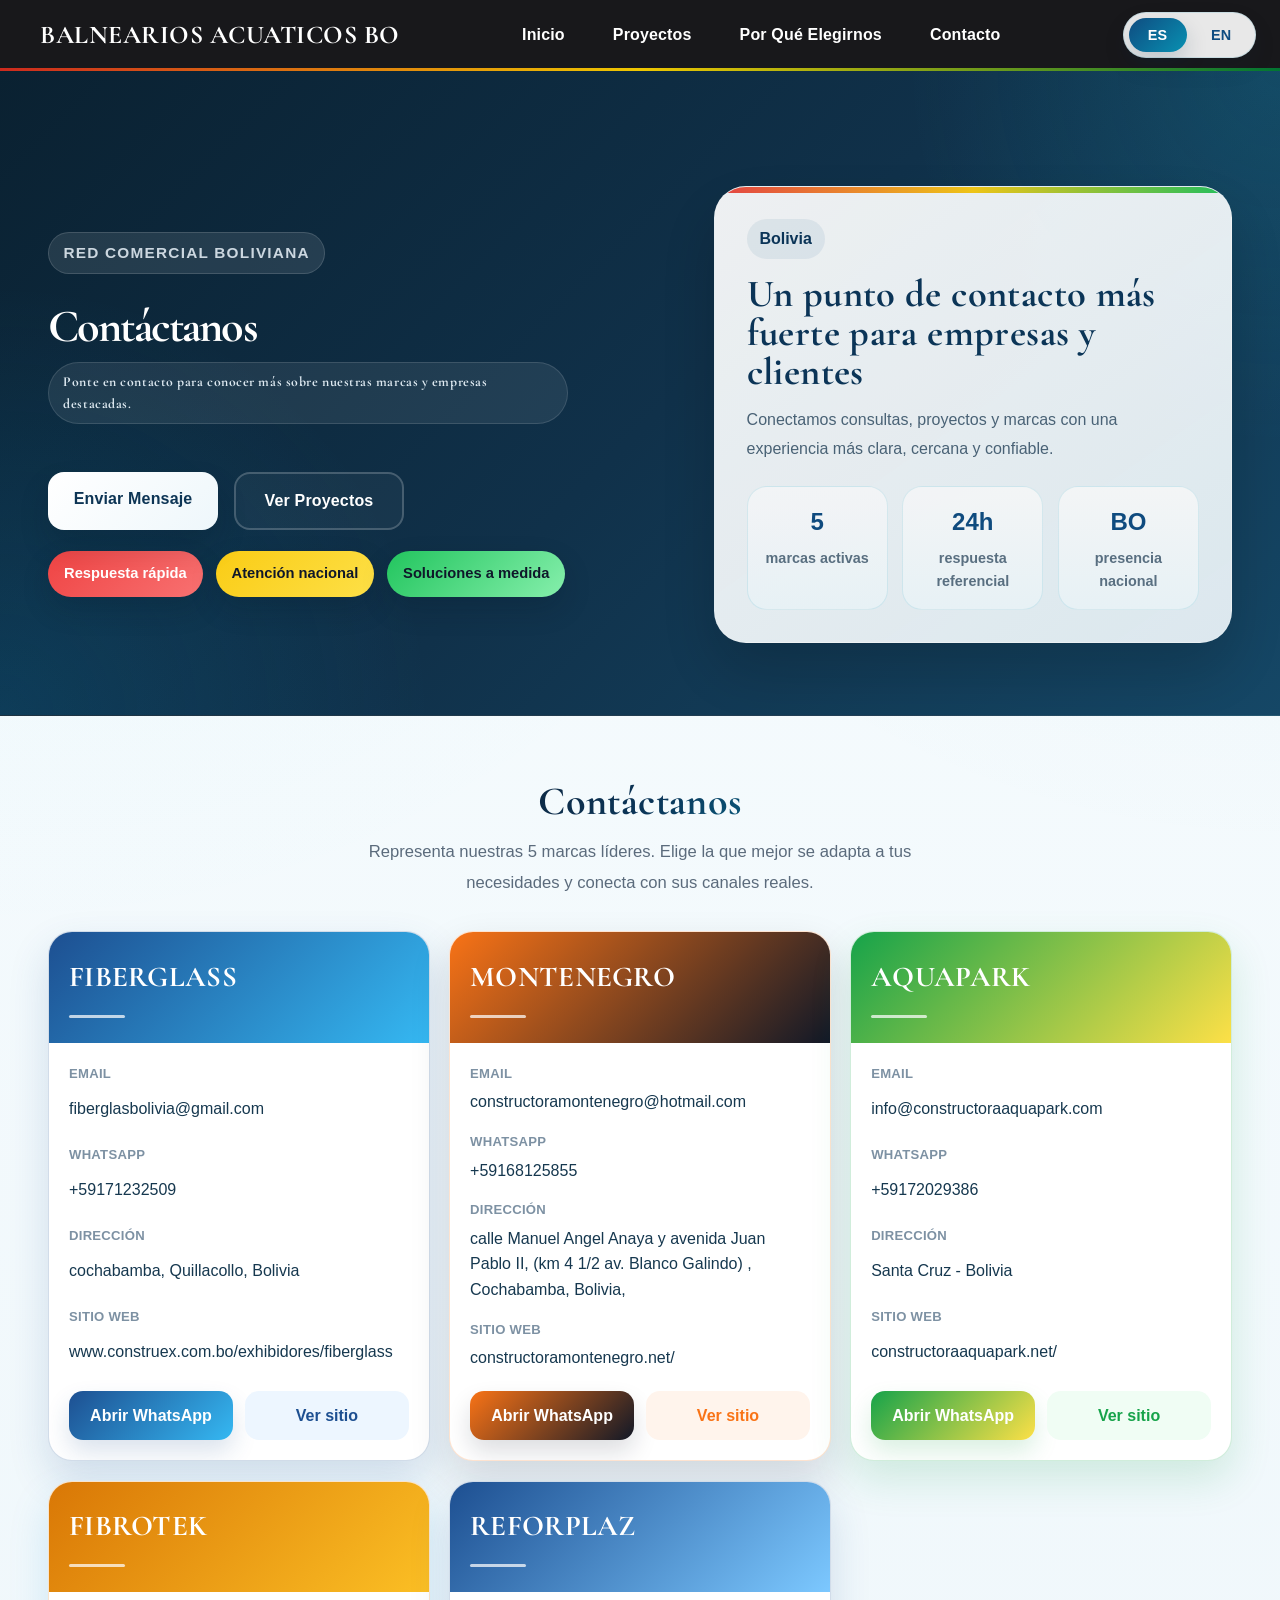
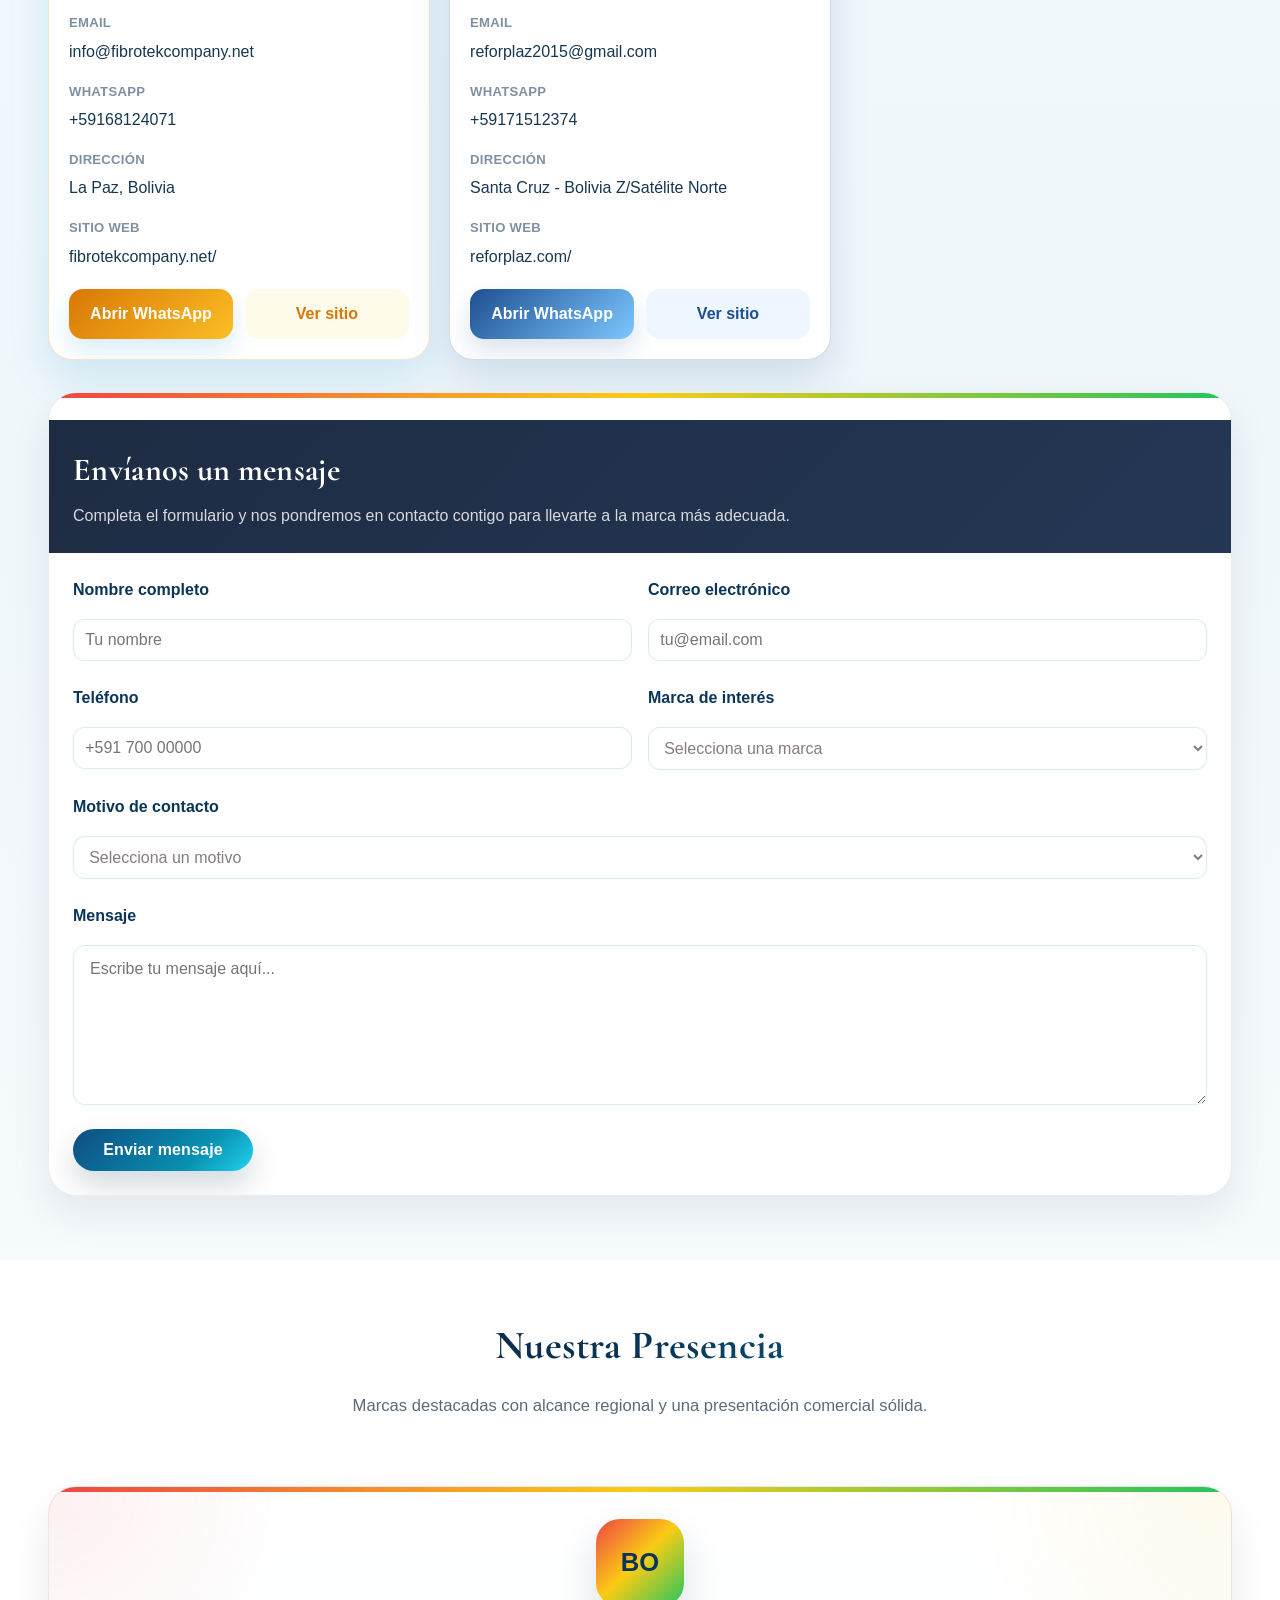
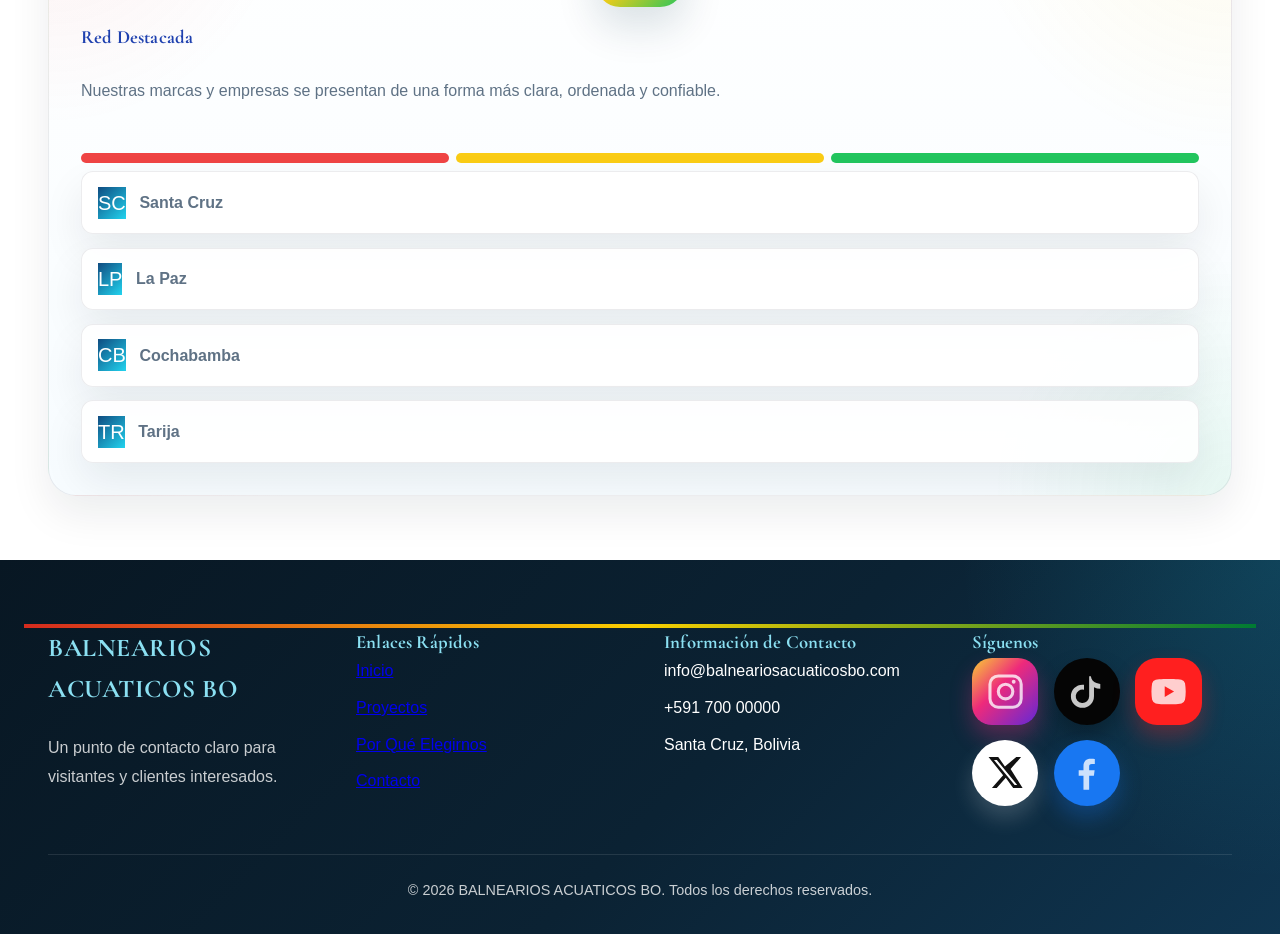
==== commit 7c430c17: "cambios" ====
--- a/html/contacto.html
+++ b/html/contacto.html
@@ -52,16 +52,16 @@
                     <a href="proyectos.html" class="btn btn-secondary" data-en="View Projects" data-es="Ver Proyectos">Ver Proyectos</a>
                 </div>
                 <div class="contact-hero-flags">
-                    <span class="contact-flag-pill flag-red">Respuesta rapida</span>
-                    <span class="contact-flag-pill flag-yellow">Atencion nacional</span>
+                    <span class="contact-flag-pill flag-red">Respuesta rápida</span>
+                    <span class="contact-flag-pill flag-yellow">Atención nacional</span>
                     <span class="contact-flag-pill flag-green">Soluciones a medida</span>
                 </div>
             </div>
             <div class="hero-image contact-hero-panel">
                 <div class="contact-hero-card">
                     <span class="contact-hero-badge">Bolivia</span>
-                    <h2>Un punto de contacto mas fuerte para empresas y clientes</h2>
-                    <p>Conectamos consultas, proyectos y marcas con una experiencia mas clara, cercana y confiable.</p>
+                    <h2>Un punto de contacto más fuerte para empresas y clientes</h2>
+                    <p>Conectamos consultas, proyectos y marcas con una experiencia más clara, cercana y confiable.</p>
                     <div class="contact-hero-stats">
                         <div><strong>5</strong><span>marcas activas</span></div>
                         <div><strong>24h</strong><span>respuesta referencial</span></div>
@@ -72,95 +72,69 @@
         </div>
     </section>
 
-    <section class="contact-section" id="contact">
-        <div class="container">
-            <div class="contact-content">
-                <div class="contact-info">
-                    <div class="contact-info-intro">
-                        <span class="contact-section-chip" data-en="Direct communication" data-es="Comunicacion directa">Comunicacion directa</span>
-                    </div>
-                    <h2 data-en="Get In Touch" data-es="Ponte en Contacto">Ponte en Contacto</h2>
-                    <p data-en="Ready to receive more information? Write to us and we will help you choose the best option." data-es="¿Listo para recibir más información? Escríbenos y te ayudaremos a elegir la mejor opción.">
-                        ¿Listo para recibir más información? Escríbenos y te ayudaremos a elegir la mejor opción.
+    <section class="contact-section contact-section-directory" id="contact">
+        <div class="container">
+            <div class="contact-directory-header">
+                <h2 class="section-title" data-en="Contact Our Brands" data-es="Contáctanos">Contáctanos</h2>
+                <p class="section-subtitle" data-en="Represents our five leading brands. Choose the one that best fits your needs and connect through real contact channels." data-es="Representa nuestras 5 marcas líderes. Elige la que mejor se adapta a tus necesidades y conecta con sus canales reales.">
+                    Representa nuestras 5 marcas líderes. Elige la que mejor se adapta a tus necesidades y conecta con sus canales reales.
+                </p>
+            </div>
+
+            <div class="contact-brand-grid" id="contactBrandsGrid"></div>
+
+            <div class="contact-form contact-form-showcase">
+                <div class="contact-form-banner">
+                    <h3 data-en="Send Us A Message" data-es="Envíanos un mensaje">Envíanos un mensaje</h3>
+                    <p data-en="Complete the form and we will help you connect with the brand that best fits your project." data-es="Completa el formulario y nos pondremos en contacto contigo para llevarte a la marca más adecuada.">
+                        Completa el formulario y nos pondremos en contacto contigo para llevarte a la marca más adecuada.
                     </p>
-
-                    <div class="contact-bolivia-strip"><span></span><span></span><span></span></div>
-                    <div class="contact-details">
-                        <div class="contact-item">
-                            <div class="contact-icon">01</div>
-                            <div>
-                                <h3 data-en="Email" data-es="Correo Electrónico">Correo Electrónico</h3>
-                                <p>info@balneariosacuaticosbo.com</p>
-                            </div>
-                        </div>
-
-                        <div class="contact-item">
-                            <div class="contact-icon">02</div>
-                            <div>
-                                <h3 data-en="Phone" data-es="Teléfono">Teléfono</h3>
-                                <p>+591 700 00000</p>
-                            </div>
-                        </div>
-
-                        <div class="contact-item">
-                            <div class="contact-icon">03</div>
-                            <div>
-                                <h3 data-en="Address" data-es="Dirección">Dirección</h3>
-                                <p>Santa Cruz, Bolivia<br>Avenida Principal 123<br>Zona Empresarial</p>
-                            </div>
-                        </div>
-
-                        <div class="contact-item">
-                            <div class="contact-icon">04</div>
-                            <div>
-                                <h3 data-en="Business Hours" data-es="Horario de Atención">Horario de Atención</h3>
-                                <p data-en="Mon-Fri: 8AM-6PM" data-es="Lun-Vie: 8:00 a 18:00">Lun-Vie: 8:00 a 18:00</p>
-                                <p data-en="Sat-Sun: Closed" data-es="Sáb-Dom: Cerrado">Sáb-Dom: Cerrado</p>
-                            </div>
-                        </div>
-                    </div>
-                </div>
-
-                <div class="contact-form">
-                    <div class="contact-form-top">
-                        <span class="contact-section-chip chip-soft" data-en="Write to us" data-es="Escribenos">Escribenos</span>
-                        <h3>Cuentanos sobre tu proyecto</h3>
-                    </div>
-                    <form id="contactForm">
-                        <div class="form-group">
-                            <label for="contactName" data-en="Full Name" data-es="Nombre Completo">Nombre Completo</label>
-                            <input type="text" id="contactName" required data-en-placeholder="Enter your full name" data-es-placeholder="Ingresa tu nombre completo">
-                        </div>
-
-                        <div class="form-group">
-                            <label for="contactEmail" data-en="Email Address" data-es="Correo Electrónico">Correo Electrónico</label>
-                            <input type="email" id="contactEmail" required data-en-placeholder="Enter your email address" data-es-placeholder="Ingresa tu correo electrónico">
-                        </div>
-
-                        <div class="form-group">
-                            <label for="contactCompany" data-en="Company" data-es="Empresa">Empresa</label>
-                            <input type="text" id="contactCompany" data-en-placeholder="Your company name" data-es-placeholder="Nombre de tu empresa">
-                        </div>
-
-                        <div class="form-group">
-                            <label for="contactSubject" data-en="Subject" data-es="Asunto">Asunto</label>
-                            <select id="contactSubject" required>
-                                <option value="" data-en="Select a subject" data-es="Selecciona un asunto">Selecciona un asunto</option>
-                                <option value="general" data-en="General Inquiry" data-es="Consulta General">Consulta General</option>
-                                <option value="technical" data-en="Technical Support" data-es="Soporte Técnico">Soporte Técnico</option>
-                                <option value="quote" data-en="Request Quote" data-es="Solicitar Información">Solicitar Información</option>
-                                <option value="partnership" data-en="Partnership" data-es="Alianza Comercial">Alianza Comercial</option>
+                </div>
+                <form id="bookingForm" class="contact-form-shell">
+                    <div class="form-row">
+                        <div class="form-group">
+                            <label for="fullName" data-en="Full Name" data-es="Nombre completo">Nombre completo</label>
+                            <input type="text" id="fullName" required data-en-placeholder="Your name" data-es-placeholder="Tu nombre">
+                        </div>
+
+                        <div class="form-group">
+                            <label for="email" data-en="Email Address" data-es="Correo electrónico">Correo electrónico</label>
+                            <input type="email" id="email" required data-en-placeholder="you@email.com" data-es-placeholder="tu@email.com">
+                        </div>
+                    </div>
+
+                    <div class="form-row">
+                        <div class="form-group">
+                            <label for="phone" data-en="Phone" data-es="Teléfono">Teléfono</label>
+                            <input type="tel" id="phone" data-en-placeholder="+591 700 00000" data-es-placeholder="+591 700 00000">
+                        </div>
+
+                        <div class="form-group">
+                            <label for="company" data-en="Brand of interest" data-es="Marca de interés">Marca de interés</label>
+                            <select id="company" required>
+                                <option value="" data-en="Select a brand" data-es="Selecciona una marca">Selecciona una marca</option>
                             </select>
                         </div>
-
-                        <div class="form-group">
-                            <label for="contactMessage" data-en="Message" data-es="Mensaje">Mensaje</label>
-                            <textarea id="contactMessage" rows="6" required data-en-placeholder="Tell us about your project or inquiry..." data-es-placeholder="Cuéntanos sobre tu consulta..."></textarea>
-                        </div>
-
-                        <button type="submit" class="btn btn-primary btn-full" data-en="Send Message" data-es="Enviar Mensaje">Enviar Mensaje</button>
-                    </form>
-                </div>
+                    </div>
+
+                    <div class="form-group">
+                        <label for="contactSubject" data-en="Subject" data-es="Motivo de contacto">Motivo de contacto</label>
+                        <select id="contactSubject" required>
+                            <option value="" data-en="Select a subject" data-es="Selecciona un motivo">Selecciona un motivo</option>
+                            <option value="quote" data-en="Request Quote" data-es="Solicitar cotización">Solicitar cotización</option>
+                            <option value="technical" data-en="Technical Consultation" data-es="Consulta técnica">Consulta técnica</option>
+                            <option value="commercial" data-en="Commercial Contact" data-es="Contacto comercial">Contacto comercial</option>
+                            <option value="portfolio" data-en="Portfolio Review" data-es="Revisión de portafolio">Revisión de portafolio</option>
+                        </select>
+                    </div>
+
+                    <div class="form-group">
+                        <label for="contactMessage" data-en="Message" data-es="Mensaje">Mensaje</label>
+                        <textarea id="contactMessage" rows="6" required data-en-placeholder="Tell us what type of project, product or brand you want to evaluate..." data-es-placeholder="Escribe tu mensaje aquí..."></textarea>
+                    </div>
+
+                    <button type="submit" class="btn btn-primary contact-submit-btn" data-en="Send Message" data-es="Enviar mensaje">Enviar mensaje</button>
+                </form>
             </div>
         </div>
     </section>
@@ -197,13 +171,24 @@
                         </div>
                         <div class="location-item">
                             <span class="flag">TR</span>
-                            <span data-en="Trinidad" data-es="Tarija">Tarija</span>
+                            <span data-en="Tarija" data-es="Tarija">Tarija</span>
                         </div>
                     </div>
                 </div>
             </div>
         </div>
     </section>
+
+    <div class="modal" id="successModal">
+        <div class="modal-content modal-success">
+            <div class="success-icon">OK</div>
+            <h2 data-en="Message Sent!" data-es="¡Mensaje Enviado!">¡Mensaje Enviado!</h2>
+            <p data-en="Check your email for follow-up details. Our team will contact you soon." data-es="Revisa tu correo para los detalles. Nuestro equipo te contactará pronto.">
+                Revisa tu correo para los detalles. Nuestro equipo te contactará pronto.
+            </p>
+            <button class="btn btn-primary" id="successClose" data-en="Close" data-es="Cerrar">Cerrar</button>
+        </div>
+    </div>
 
     <footer class="footer">
         <div class="container">
@@ -221,7 +206,7 @@
                     <h3 data-en="Quick Links" data-es="Enlaces Rápidos">Enlaces Rápidos</h3>
                     <ul>
                         <li><a href="../index.html" data-en="Home" data-es="Inicio">Inicio</a></li>
-                        <li><a href="parques.html" data-en="Parks" data-es="Parques">Parques</a></li>
+                        <li><a href="proyectos.html" data-en="Parks" data-es="Proyectos">Proyectos</a></li>
                         <li><a href="por-que-visitar.html" data-en="Why Choose Us" data-es="Por Qué Elegirnos">Por Qué Elegirnos</a></li>
                         <li><a href="contacto.html" data-en="Contact" data-es="Contacto">Contacto</a></li>
                     </ul>
@@ -239,10 +224,26 @@
                 <div class="footer-section">
                     <h3 data-en="Follow Us" data-es="Síguenos">Síguenos</h3>
                     <div class="social-links">
-                        <a href="#" class="social-link">Facebook</a>
-                        <a href="#" class="social-link">Instagram</a>
-                        <a href="#" class="social-link">TikTok</a>
-                        <a href="#" class="social-link">YouTube</a>
+                        <a href="#" class="social-link social-link-instagram" aria-label="Instagram" title="Instagram">
+                            <span class="social-link-icon" aria-hidden="true"><svg viewBox="0 0 24 24"><path d="M7.75 2h8.5A5.76 5.76 0 0 1 22 7.75v8.5A5.76 5.76 0 0 1 16.25 22h-8.5A5.76 5.76 0 0 1 2 16.25v-8.5A5.76 5.76 0 0 1 7.75 2Zm0 1.8A3.95 3.95 0 0 0 3.8 7.75v8.5a3.95 3.95 0 0 0 3.95 3.95h8.5a3.95 3.95 0 0 0 3.95-3.95v-8.5a3.95 3.95 0 0 0-3.95-3.95Zm8.98 1.35a1.12 1.12 0 1 1 0 2.24 1.12 1.12 0 0 1 0-2.24ZM12 6.86A5.14 5.14 0 1 1 6.86 12 5.15 5.15 0 0 1 12 6.86Zm0 1.8A3.34 3.34 0 1 0 15.34 12 3.34 3.34 0 0 0 12 8.66Z"/></svg></span>
+                            <span class="social-link-label">Instagram</span>
+                        </a>
+                        <a href="#" class="social-link social-link-tiktok" aria-label="TikTok" title="TikTok">
+                            <span class="social-link-icon" aria-hidden="true"><svg viewBox="0 0 24 24"><path d="M14.5 3c.23 1.9 1.37 3.34 3.27 4.07.71.28 1.46.43 2.23.45v2.82a8.06 8.06 0 0 1-3.68-.89v5.28a6.73 6.73 0 1 1-6.72-6.73c.3 0 .61.02.91.07v2.87a3.91 3.91 0 1 0 2.99 3.79V3h3Z"/></svg></span>
+                            <span class="social-link-label">TikTok</span>
+                        </a>
+                        <a href="#" class="social-link social-link-youtube" aria-label="YouTube" title="YouTube">
+                            <span class="social-link-icon" aria-hidden="true"><svg viewBox="0 0 24 24"><path d="M21.58 7.19a2.97 2.97 0 0 0-2.09-2.1C17.62 4.6 12 4.6 12 4.6s-5.62 0-7.49.49a2.97 2.97 0 0 0-2.09 2.1A31.2 31.2 0 0 0 2 12a31.2 31.2 0 0 0 .42 4.81 2.97 2.97 0 0 0 2.09 2.1c1.87.49 7.49.49 7.49.49s5.62 0 7.49-.49a2.97 2.97 0 0 0 2.09-2.1A31.2 31.2 0 0 0 22 12a31.2 31.2 0 0 0-.42-4.81ZM9.75 15.1V8.9L15.2 12l-5.45 3.1Z"/></svg></span>
+                            <span class="social-link-label">YouTube</span>
+                        </a>
+                        <a href="#" class="social-link social-link-x" aria-label="X" title="X">
+                            <span class="social-link-icon" aria-hidden="true"><svg viewBox="0 0 24 24"><path d="M18.9 2H22l-6.77 7.74L23 22h-6.1l-4.78-6.67L6.28 22H3.17l7.24-8.27L1 2h6.25l4.32 6.06L18.9 2Zm-1.07 18h1.69L6.34 3.9H4.52L17.83 20Z"/></svg></span>
+                            <span class="social-link-label">X</span>
+                        </a>
+                        <a href="#" class="social-link social-link-facebook" aria-label="Facebook" title="Facebook">
+                            <span class="social-link-icon" aria-hidden="true"><svg viewBox="0 0 24 24"><path d="M13.5 22v-8.2h2.77l.42-3.2H13.5V8.56c0-.93.27-1.56 1.6-1.56h1.71V4.14c-.3-.04-1.3-.14-2.48-.14-2.46 0-4.14 1.5-4.14 4.25v2.35H7.4v3.2h2.79V22h3.31Z"/></svg></span>
+                            <span class="social-link-label">Facebook</span>
+                        </a>
                     </div>
                 </div>
             </div>
--- a/css/styles.css
+++ b/css/styles.css
@@ -1506,18 +1506,120 @@
 
 .social-links {
     display: flex;
-    gap: var(--spacing-md);
+    align-items: center;
+    gap: 0.95rem;
     flex-wrap: wrap;
 }
 
 .social-link {
-    color: rgba(255, 255, 255, 0.7);
+    position: relative;
+    display: inline-flex;
+    align-items: center;
+    justify-content: center;
+    width: 4.15rem;
+    height: 4.15rem;
+    border-radius: 999px;
+    color: #ffffff;
     text-decoration: none;
-    transition: all var(--transition-base);
+    border: 0;
+    background: transparent;
+    box-shadow: none;
+    transition: transform 0.25s ease, filter 0.25s ease;
 }
 
 .social-link:hover {
-    color: var(--color-accent);
+    color: #ffffff;
+    transform: translateY(-4px) scale(1.04);
+    filter: drop-shadow(0 14px 22px rgba(0, 0, 0, 0.22));
+}
+
+.social-link-icon {
+    display: inline-flex;
+    align-items: center;
+    justify-content: center;
+    width: 100%;
+    height: 100%;
+    border-radius: inherit;
+}
+
+.social-link-icon svg {
+    width: 62%;
+    height: 62%;
+    fill: currentColor;
+}
+
+.social-link-label {
+    position: absolute;
+    width: 1px;
+    height: 1px;
+    padding: 0;
+    margin: -1px;
+    overflow: hidden;
+    clip: rect(0, 0, 0, 0);
+    white-space: nowrap;
+    border: 0;
+}
+
+.social-link-facebook {
+    color: #ffffff;
+}
+
+.social-link-instagram {
+    color: #ffffff;
+}
+
+.social-link-tiktok {
+    color: #ffffff;
+}
+
+.social-link-youtube {
+    color: #ffffff;
+}
+
+.social-link-instagram .social-link-icon {
+    border-radius: 20px;
+    background: linear-gradient(135deg, #f9ce34 0%, #ee2a7b 42%, #6228d7 100%);
+    box-shadow: 0 12px 22px rgba(238, 42, 123, 0.32);
+}
+
+.social-link-tiktok .social-link-icon {
+    background: #050505;
+    box-shadow: 0 12px 22px rgba(0, 0, 0, 0.28);
+}
+
+.social-link-youtube .social-link-icon {
+    border-radius: 22px;
+    background: #ff1f1f;
+    box-shadow: 0 12px 22px rgba(255, 31, 31, 0.3);
+}
+
+.social-link-x .social-link-icon {
+    background: #ffffff;
+    color: #111111;
+    box-shadow: 0 12px 22px rgba(255, 255, 255, 0.18);
+}
+
+.social-link-facebook .social-link-icon {
+    background: #1877f2;
+    box-shadow: 0 12px 22px rgba(24, 119, 242, 0.3);
+}
+
+.social-link-facebook .social-link-icon,
+.social-link-tiktok .social-link-icon,
+.social-link-x .social-link-icon {
+    border-radius: 999px;
+}
+
+.social-link-x .social-link-icon svg {
+    width: 56%;
+    height: 56%;
+}
+
+@media (max-width: 640px) {
+    .social-link {
+        width: 3.35rem;
+        height: 3.35rem;
+    }
 }
 
 .footer-bottom {
@@ -1734,6 +1836,19 @@
     font-weight: 600;
 }
 
+.park-detail-location-link,
+.park-brand-meta-link {
+    color: inherit;
+    text-decoration: none;
+    border-bottom: 1px dashed rgba(8, 145, 178, 0.35);
+}
+
+.park-detail-location-link:hover,
+.park-brand-meta-link:hover {
+    color: var(--park-modal-primary, #0f4c81);
+    border-bottom-color: currentColor;
+}
+
 .park-detail-description {
     margin: 0;
     color: #16384f;
@@ -1779,6 +1894,112 @@
     font-weight: 800;
 }
 
+.park-detail-products-grid {
+    display: grid;
+    grid-template-columns: repeat(auto-fit, minmax(210px, 1fr));
+    gap: 1rem;
+}
+
+.park-detail-product-card {
+    display: grid;
+    gap: 0.85rem;
+    width: 100%;
+    padding: 0.85rem;
+    border: 1px solid rgba(8, 145, 178, 0.08);
+    border-radius: 22px;
+    background: rgba(8, 145, 178, 0.05);
+    color: #16384f;
+    text-align: left;
+    transition: transform 0.25s ease, box-shadow 0.25s ease, border-color 0.25s ease;
+}
+
+.park-detail-product-card:hover {
+    transform: translateY(-4px);
+    box-shadow: 0 18px 32px rgba(8, 47, 73, 0.14);
+}
+
+.park-detail-product-media {
+    display: block;
+    overflow: hidden;
+    border-radius: 18px;
+    background: #ffffff;
+    aspect-ratio: 4 / 3;
+    border: 0;
+    padding: 0;
+    cursor: pointer;
+}
+
+.park-detail-product-image {
+    width: 100%;
+    height: 100%;
+    object-fit: cover;
+    display: block;
+    transition: transform 0.4s ease, filter 0.4s ease;
+}
+
+.park-detail-product-copy {
+    display: grid;
+    gap: 0.45rem;
+}
+
+.park-detail-product-actions {
+    display: flex;
+    flex-wrap: wrap;
+    gap: 0.65rem;
+    margin-top: auto;
+}
+
+.park-detail-product-gallery-btn,
+.park-detail-product-whatsapp-btn {
+    display: inline-flex;
+    align-items: center;
+    justify-content: center;
+    min-height: 42px;
+    padding: 0.72rem 0.95rem;
+    border-radius: 14px;
+    font-size: 0.92rem;
+    font-weight: 700;
+    text-decoration: none;
+    transition: transform 0.2s ease, box-shadow 0.2s ease, background-color 0.2s ease, border-color 0.2s ease;
+    flex: 1 1 140px;
+}
+
+.park-detail-product-gallery-btn {
+    border: 1px solid rgba(8, 145, 178, 0.16);
+    background: rgba(255, 255, 255, 0.88);
+    color: #0f4c81;
+    cursor: pointer;
+}
+
+.park-detail-product-whatsapp-btn {
+    border: 1px solid transparent;
+    background: linear-gradient(135deg, #25d366, #1faa52);
+    color: #ffffff;
+    box-shadow: 0 12px 24px rgba(37, 211, 102, 0.22);
+}
+
+.park-detail-product-gallery-btn:hover,
+.park-detail-product-whatsapp-btn:hover {
+    transform: translateY(-2px);
+}
+
+.park-detail-product-name {
+    font-size: 1rem;
+    font-weight: 700;
+    color: #0f4c81;
+}
+
+.park-detail-product-caption {
+    font-size: 0.9rem;
+    line-height: 1.6;
+    color: #456377;
+}
+
+.park-detail-product-card:hover .park-detail-product-image {
+    transform: scale(1.05);
+    filter: saturate(1.04);
+}
+
 .park-detail-price-card {
     text-align: center;
     padding: 1.35rem;
@@ -2070,51 +2291,164 @@
 /* Image Modal */
 .modal-image-content {
     position: relative;
-    width: min(92vw, 980px);
-    height: min(78vh, 680px);
+    width: min(94vw, 1240px);
+    min-height: min(84vh, 860px);
     max-width: 92vw;
-    max-height: 78vh;
+    max-height: 88vh;
     display: flex;
     align-items: center;
     justify-content: center;
     padding: 0;
-    border-radius: 0;
-    overflow: visible;
-    background: transparent;
-    border: 0;
-    box-shadow: none;
-}
-
-.modal-image-content img {
+    border-radius: 34px;
+    overflow: hidden;
+    background: linear-gradient(180deg, rgba(255, 255, 255, 0.98), rgba(237, 247, 252, 0.98));
+    border: 1px solid rgba(125, 211, 252, 0.18);
+    box-shadow: 0 32px 84px rgba(0, 0, 0, 0.26);
+}
+
+.image-modal-stage {
+    display: grid;
+    grid-template-columns: minmax(0, 1fr);
+    grid-template-rows: minmax(0, 1fr) auto;
     width: 100%;
-    height: 100%;
+    min-height: inherit;
+}
+
+.image-modal-main {
+    position: relative;
+    min-height: 0;
+    display: flex;
+    align-items: center;
+    justify-content: center;
+    padding: 1.5rem 1.5rem 1rem;
+    background:
+        radial-gradient(circle at top left, rgba(34, 211, 238, 0.14), transparent 26%),
+        linear-gradient(135deg, #062032 0%, #0b3558 42%, #0f4c81 100%);
+}
+
+.image-modal-main img {
+    width: 100%;
+    max-height: 70vh;
     object-fit: contain;
+    border-radius: 24px;
+    box-shadow: 0 24px 56px rgba(3, 10, 24, 0.34);
+    background: rgba(255, 255, 255, 0.08);
+}
+
+.image-modal-info {
+    display: grid;
+    align-content: start;
+    gap: 0.85rem;
+    padding: 1rem 1.2rem 1.2rem;
+    background: linear-gradient(180deg, #f8fdff 0%, #eef8fc 100%);
+    border-top: 1px solid rgba(8, 145, 178, 0.12);
+}
+
+.image-modal-meta {
+    display: flex;
+    align-items: center;
+    justify-content: space-between;
+    gap: 1rem;
+}
+
+.image-modal-count {
+    display: inline-flex;
+    width: fit-content;
+    padding: 0.38rem 0.75rem;
+    border-radius: 999px;
+    background: rgba(8, 145, 178, 0.1);
+    color: #0f4c81;
+    font-size: 0.8rem;
+    font-weight: 800;
+    letter-spacing: 0.05em;
+}
+
+.image-modal-title {
+    margin: 0;
+    color: #0b3558;
+    font-size: 1.15rem;
+    line-height: 1.15;
+}
+
+.image-modal-description {
+    margin: 0;
+    color: #486577;
+    font-size: 0.92rem;
+    line-height: 1.6;
+}
+
+.image-modal-thumbs {
+    display: grid;
+    grid-template-columns: repeat(auto-fit, minmax(110px, 1fr));
+    gap: 0.85rem;
+    overflow-x: auto;
+    padding-right: 0.2rem;
+}
+
+.image-modal-thumb {
+    border: 1px solid rgba(8, 145, 178, 0.12);
+    padding: 0;
     border-radius: 18px;
-    box-shadow: 0 18px 44px rgba(0, 0, 0, 0.28);
+    overflow: hidden;
+    background: #ffffff;
+    cursor: pointer;
+    min-height: 92px;
+    box-shadow: 0 10px 20px rgba(8, 47, 73, 0.08);
+    transition: transform 0.25s ease, box-shadow 0.25s ease, border-color 0.25s ease, opacity 0.25s ease;
+}
+
+.image-modal-thumb img {
+    width: 100%;
+    height: 92px;
+    object-fit: cover;
+    display: block;
+}
+
+.image-modal-thumb:hover,
+.image-modal-thumb:focus-visible,
+.image-modal-thumb.active {
+    transform: translateY(-3px);
+    border-color: rgba(8, 145, 178, 0.34);
+    box-shadow: 0 18px 34px rgba(8, 47, 73, 0.14);
+}
+
+.image-modal-thumb.active {
+    outline: 3px solid rgba(34, 211, 238, 0.24);
+    outline-offset: 2px;
 }
 
 .image-nav {
+    display: contents;
+}
+
+.image-prev, .image-next {
     position: absolute;
-    bottom: var(--spacing-md);
-    left: 50%;
-    transform: translateX(-50%);
-    display: flex;
-    gap: var(--spacing-md);
-}
-
-.image-prev, .image-next {
-    background: rgba(0, 0, 0, 0.6);
-    color: var(--color-white);
+    top: 50%;
+    transform: translateY(-50%);
+    width: 52px;
+    height: 52px;
+    background: rgba(255, 255, 255, 0.9);
+    color: #0b3558;
     border: none;
-    padding: 0.7rem 1rem;
-    border-radius: var(--radius-md);
+    border-radius: 999px;
     cursor: pointer;
-    font-size: 1rem;
-    transition: all var(--transition-base);
+    font-size: 1.15rem;
+    font-weight: 800;
+    transition: transform 0.25s ease, background-color 0.25s ease, box-shadow 0.25s ease;
+    box-shadow: 0 14px 30px rgba(3, 18, 28, 0.18);
+}
+
+.image-prev {
+    left: 2.2rem;
+}
+
+.image-next {
+    right: 2.2rem;
 }
 
 .image-prev:hover, .image-next:hover {
-    background: rgba(0, 0, 0, 0.8);
+    background: #ffffff;
+    transform: translateY(-50%) scale(1.04);
 }
 
 /* ============================================
@@ -2695,6 +3029,10 @@
     transition: transform 0.2s ease, background 0.2s ease, box-shadow 0.2s ease, border-color 0.2s ease;
 }
 
+.brand-external-link-label {
+    display: inline;
+}
+
 .brand-external-link:hover {
     transform: translateY(-2px);
     background: rgba(8, 145, 178, 0.14);
@@ -2709,6 +3047,7 @@
     align-items: center;
     justify-content: center;
     flex-shrink: 0;
+    transition: transform 0.25s ease, box-shadow 0.25s ease, background-color 0.25s ease, color 0.25s ease, opacity 0.25s ease;
 }
 
 .brand-external-link-icon svg {
@@ -2759,29 +3098,136 @@
     color: #0b3558;
 }
 
+.brand-external-links-showcase .brand-external-links-list,
 .brand-external-links-modal .brand-external-links-list {
-    gap: 0.8rem;
-}
-
+    display: flex;
+    align-items: center;
+    gap: 1rem;
+    flex-wrap: wrap;
+}
+
+.brand-external-links-showcase .brand-external-link,
 .brand-external-links-modal .brand-external-link {
-    min-height: 58px;
-    justify-content: flex-start;
-    padding: 0.9rem 1rem;
-    border-radius: 18px;
-    background: linear-gradient(180deg, #ffffff 0%, #f3fbfe 100%);
-    border-color: rgba(8, 145, 178, 0.14);
-    box-shadow: inset 0 1px 0 rgba(255, 255, 255, 0.9);
-}
-
+    position: relative;
+    min-height: 0;
+    width: 4.4rem;
+    height: 4.4rem;
+    padding: 0;
+    border-radius: 999px;
+    justify-content: center;
+    background: transparent;
+    border-color: transparent;
+    box-shadow: none;
+}
+
+.brand-external-links-showcase .brand-external-link.is-disabled,
 .brand-external-links-modal .brand-external-link.is-disabled {
-    align-items: flex-start;
-    gap: 0.35rem;
-    background: linear-gradient(180deg, rgba(248, 250, 252, 0.98), rgba(241, 245, 249, 0.98));
-    color: #64748b;
-}
-
+    background: transparent;
+    color: #94a3b8;
+    opacity: 0.55;
+}
+
+.brand-external-links-showcase .brand-external-link-status,
 .brand-external-links-modal .brand-external-link-status {
-    margin-left: 1.65rem;
+    position: absolute;
+    width: 1px;
+    height: 1px;
+    padding: 0;
+    margin: -1px;
+    overflow: hidden;
+    clip: rect(0, 0, 0, 0);
+    white-space: nowrap;
+    border: 0;
+}
+
+.brand-external-links-showcase .brand-external-link-label,
+.brand-external-links-modal .brand-external-link-label {
+    position: absolute;
+    width: 1px;
+    height: 1px;
+    padding: 0;
+    margin: -1px;
+    overflow: hidden;
+    clip: rect(0, 0, 0, 0);
+    white-space: nowrap;
+    border: 0;
+}
+
+.brand-external-links-showcase .brand-external-link-icon,
+.brand-external-links-modal .brand-external-link-icon {
+    width: 100%;
+    height: 100%;
+    border-radius: inherit;
+}
+
+.brand-external-links-showcase .brand-external-link-icon svg,
+.brand-external-links-modal .brand-external-link-icon svg {
+    width: 62%;
+    height: 62%;
+}
+
+.brand-external-links-showcase .brand-external-link--website .brand-external-link-icon,
+.brand-external-links-modal .brand-external-link--website .brand-external-link-icon {
+    background: #ffffff;
+    color: var(--park-modal-primary, #0f4c81);
+    box-shadow: 0 12px 24px rgba(15, 76, 129, 0.18);
+}
+
+.brand-external-links-showcase .brand-external-link--whatsapp .brand-external-link-icon,
+.brand-external-links-modal .brand-external-link--whatsapp .brand-external-link-icon {
+    background: #25d366;
+    color: #ffffff;
+    box-shadow: 0 12px 24px rgba(37, 211, 102, 0.24);
+}
+
+.brand-external-links-showcase .brand-external-link--facebook .brand-external-link-icon,
+.brand-external-links-modal .brand-external-link--facebook .brand-external-link-icon {
+    background: #1877f2;
+    color: #ffffff;
+    box-shadow: 0 12px 24px rgba(24, 119, 242, 0.24);
+}
+
+.brand-external-links-showcase .brand-external-link--instagram .brand-external-link-icon,
+.brand-external-links-modal .brand-external-link--instagram .brand-external-link-icon {
+    border-radius: 20px;
+    background: linear-gradient(135deg, #f9ce34 0%, #ee2a7b 42%, #6228d7 100%);
+    color: #ffffff;
+    box-shadow: 0 12px 24px rgba(238, 42, 123, 0.24);
+}
+
+.brand-external-links-showcase .brand-external-link--email .brand-external-link-icon,
+.brand-external-links-modal .brand-external-link--email .brand-external-link-icon {
+    background: #ffffff;
+    color: #0b3558;
+    box-shadow: 0 12px 24px rgba(11, 53, 88, 0.16);
+}
+
+.brand-external-links-showcase .brand-external-link:hover,
+.brand-external-links-modal .brand-external-link:hover {
+    transform: translateY(-4px) scale(1.04);
+    background: transparent;
+    border-color: transparent;
+    box-shadow: none;
+}
+
+.brand-external-links-showcase .brand-external-link:hover .brand-external-link-icon,
+.brand-external-links-modal .brand-external-link:hover .brand-external-link-icon {
+    transform: scale(1.08);
+}
+
+.brand-external-links-showcase .brand-external-link.is-disabled .brand-external-link-icon,
+.brand-external-links-modal .brand-external-link.is-disabled .brand-external-link-icon {
+    background: linear-gradient(180deg, rgba(241, 245, 249, 0.95), rgba(226, 232, 240, 0.95));
+    color: #94a3b8;
+    box-shadow: none;
+}
+
+@media (max-width: 640px) {
+    .brand-external-links-showcase .brand-external-link,
+    .brand-external-links-modal .brand-external-link {
+        width: 3.7rem;
+        height: 3.7rem;
+    }
 }
 
 /* Global Typography Refresh */
@@ -4152,11 +4598,12 @@
     overflow: hidden;
     border-radius: 28px;
     background:
-        radial-gradient(circle at top left, rgba(56, 189, 248, 0.12), transparent 26%),
-        radial-gradient(circle at top right, rgba(14, 165, 233, 0.1), transparent 24%),
-        linear-gradient(180deg, rgba(255, 255, 255, 0.98), rgba(246, 250, 255, 0.98));
-    border: 1px solid rgba(148, 163, 184, 0.18);
-    box-shadow: 0 24px 50px rgba(15, 23, 42, 0.08);
+        radial-gradient(circle at top left, rgba(56, 189, 248, 0.2), transparent 24%),
+        radial-gradient(circle at top right, rgba(14, 165, 233, 0.18), transparent 22%),
+        radial-gradient(circle at bottom right, rgba(245, 158, 11, 0.12), transparent 20%),
+        linear-gradient(180deg, rgba(255, 255, 255, 0.99), rgba(241, 248, 255, 0.99));
+    border: 1px solid rgba(96, 165, 250, 0.22);
+    box-shadow: 0 28px 60px rgba(15, 23, 42, 0.1);
 }
 
 .projects-mega-shell-nav {
@@ -4172,7 +4619,7 @@
     justify-items: center;
     padding: 1.8rem 1.5rem 1rem;
     border-bottom: 1px solid rgba(148, 163, 184, 0.16);
-    background: linear-gradient(180deg, rgba(255, 255, 255, 0.8), rgba(244, 249, 255, 0.78));
+    background: linear-gradient(180deg, rgba(255, 255, 255, 0.88), rgba(236, 246, 255, 0.9));
 }
 
 .projects-mega-brand {
@@ -4191,20 +4638,24 @@
 
 .projects-mega-tab {
     border: 0;
-    background: transparent;
+    background: rgba(255, 255, 255, 0.7);
     color: #35556d;
-    font-size: 1.02rem;
+    font-size: 0.98rem;
     font-weight: 700;
-    padding: 0.35rem 0;
-    border-bottom: 2px solid transparent;
+    padding: 0.58rem 0.95rem;
+    border-radius: 999px;
+    border: 1px solid rgba(148, 163, 184, 0.14);
     cursor: pointer;
-    transition: color 0.2s ease, border-color 0.2s ease;
+    transition: color 0.2s ease, border-color 0.2s ease, background-color 0.2s ease, box-shadow 0.2s ease, transform 0.2s ease;
 }
 
 .projects-mega-tab.active,
 .projects-mega-tab:hover {
     color: #0f4c81;
-    border-color: #d7a32b;
+    border-color: rgba(245, 158, 11, 0.34);
+    background: linear-gradient(135deg, rgba(255, 255, 255, 0.98), rgba(255, 246, 214, 0.98));
+    box-shadow: 0 12px 24px rgba(245, 158, 11, 0.14);
+    transform: translateY(-1px);
 }
 
 .projects-mega-panel {
@@ -4218,44 +4669,60 @@
 .projects-mega-grid {
     display: grid;
     grid-template-columns: minmax(210px, 1fr) minmax(210px, 1fr) minmax(210px, 1fr) minmax(220px, 1fr) 190px;
-    gap: 0.85rem;
+    gap: 1rem;
     align-items: start;
 }
 
 .projects-mega-column {
     display: grid;
-    gap: 0.7rem;
+    gap: 0.75rem;
     min-width: 0;
-    padding: 0.8rem;
-    border-radius: 22px;
-    border: 1px solid rgba(191, 219, 254, 0.85);
+    padding: 0.9rem;
+    border-radius: 24px;
+    border: 1px solid rgba(191, 219, 254, 0.92);
     box-shadow: inset 0 1px 0 rgba(255, 255, 255, 0.75);
 }
 
 .projects-mega-column:nth-child(1) {
-    background: linear-gradient(180deg, rgba(239, 246, 255, 0.96), rgba(248, 250, 252, 0.96));
+    background: linear-gradient(180deg, rgba(221, 241, 255, 0.98), rgba(244, 249, 255, 0.98));
 }
 
 .projects-mega-column:nth-child(2) {
-    background: linear-gradient(180deg, rgba(240, 249, 255, 0.96), rgba(248, 250, 252, 0.96));
+    background: linear-gradient(180deg, rgba(223, 247, 255, 0.98), rgba(244, 251, 255, 0.98));
 }
 
 .projects-mega-column:nth-child(3) {
-    background: linear-gradient(180deg, rgba(236, 253, 245, 0.94), rgba(248, 250, 252, 0.96));
+    background: linear-gradient(180deg, rgba(225, 250, 239, 0.98), rgba(244, 252, 247, 0.98));
 }
 
 .projects-mega-column:nth-child(4) {
-    background: linear-gradient(180deg, rgba(255, 247, 237, 0.96), rgba(248, 250, 252, 0.96));
+    background: linear-gradient(180deg, rgba(255, 238, 216, 0.98), rgba(255, 247, 238, 0.98));
 }
 
 .projects-mega-column-title {
     color: #123a5c;
-    font-size: 0.82rem;
+    font-size: 0.8rem;
     font-weight: 800;
-    letter-spacing: 0.08em;
+    letter-spacing: 0.1em;
     text-transform: uppercase;
-    padding-bottom: 0.35rem;
-    border-bottom: 1px solid rgba(148, 163, 184, 0.18);
+    padding-bottom: 0.45rem;
+    border-bottom: 1px solid rgba(148, 163, 184, 0.14);
+}
+
+.projects-mega-column:nth-child(1) .projects-mega-column-title {
+    color: #1d4f91;
+}
+
+.projects-mega-column:nth-child(2) .projects-mega-column-title {
+    color: #176281;
+}
+
+.projects-mega-column:nth-child(3) .projects-mega-column-title {
+    color: #2f6f56;
+}
+
+.projects-mega-column:nth-child(4) .projects-mega-column-title {
+    color: #9a5b12;
 }
 
 .projects-mega-menu-list,
@@ -4269,15 +4736,15 @@
 .projects-mega-feature-item,
 .projects-mega-brand-item {
     display: grid;
-    gap: 0.22rem;
-    padding: 0.72rem 0.8rem;
+    gap: 0.16rem;
+    padding: 0.82rem 0.86rem;
     text-align: left;
     color: #4b5563;
     font-size: 1rem;
     text-decoration: none;
     border-radius: 16px;
-    background: rgba(255, 255, 255, 0.84);
-    border: 1px solid rgba(148, 163, 184, 0.16);
+    background: rgba(255, 255, 255, 0.92);
+    border: 1px solid rgba(148, 163, 184, 0.12);
     transition: transform 0.2s ease, border-color 0.2s ease, box-shadow 0.2s ease, background 0.2s ease, color 0.2s ease;
     min-width: 0;
 }
@@ -4291,27 +4758,44 @@
 .projects-mega-feature-item:hover,
 .projects-mega-brand-item:hover {
     color: #0f4c81;
-    border-color: rgba(14, 116, 144, 0.22);
-    background: linear-gradient(180deg, rgba(255, 255, 255, 0.98), rgba(232, 247, 255, 0.98));
-    box-shadow: 0 14px 24px rgba(14, 116, 144, 0.12);
+    border-color: rgba(59, 130, 246, 0.24);
+    background: linear-gradient(180deg, rgba(255, 255, 255, 1), rgba(227, 242, 255, 1));
+    box-shadow: 0 14px 24px rgba(59, 130, 246, 0.14);
     transform: translateY(-2px);
+}
+
+.projects-mega-column:nth-child(3) .projects-mega-link.is-active,
+.projects-mega-column:nth-child(3) .projects-mega-link:hover,
+.projects-mega-column:nth-child(3) .projects-mega-feature-item:hover {
+    border-color: rgba(34, 197, 94, 0.28);
+    background: linear-gradient(180deg, rgba(255, 255, 255, 1), rgba(228, 250, 236, 1));
+    box-shadow: 0 14px 24px rgba(34, 197, 94, 0.12);
+}
+
+.projects-mega-column:nth-child(4) .projects-mega-link.is-active,
+.projects-mega-column:nth-child(4) .projects-mega-link:hover,
+.projects-mega-column:nth-child(4) .projects-mega-feature-item:hover,
+.projects-mega-column:nth-child(4) .projects-mega-brand-item:hover {
+    border-color: rgba(245, 158, 11, 0.28);
+    background: linear-gradient(180deg, rgba(255, 255, 255, 1), rgba(255, 241, 220, 1));
+    box-shadow: 0 14px 24px rgba(245, 158, 11, 0.12);
 }
 
 .projects-mega-entry-label {
     color: #16344d;
-    font-size: 0.92rem;
+    font-size: 0.98rem;
     font-weight: 800;
-    line-height: 1.28;
+    line-height: 1.22;
     text-wrap: balance;
 }
 
 .projects-mega-entry-copy {
     color: #5f7285;
-    font-size: 0.78rem;
-    font-weight: 600;
-    line-height: 1.45;
+    font-size: 0.74rem;
+    font-weight: 700;
+    line-height: 1.35;
     display: -webkit-box;
-    -webkit-line-clamp: 3;
+    -webkit-line-clamp: 2;
     -webkit-box-orient: vertical;
     overflow: hidden;
 }
@@ -4322,18 +4806,18 @@
 
 .projects-mega-brand-item span:first-child {
     color: #10283e;
-    font-size: 0.92rem;
+    font-size: 1rem;
     font-weight: 800;
     text-wrap: balance;
 }
 
 .projects-mega-brand-item span:last-child {
     color: #64748b;
-    font-size: 0.78rem;
-    font-weight: 600;
-    line-height: 1.42;
+    font-size: 0.73rem;
+    font-weight: 700;
+    line-height: 1.34;
     display: -webkit-box;
-    -webkit-line-clamp: 3;
+    -webkit-line-clamp: 2;
     -webkit-box-orient: vertical;
     overflow: hidden;
 }
@@ -4341,7 +4825,7 @@
 .projects-mega-visuals {
     display: grid;
     grid-template-columns: 1fr;
-    gap: 1rem;
+    gap: 1.05rem;
     position: sticky;
     top: 0;
     align-self: start;
@@ -4350,12 +4834,12 @@
 .projects-mega-visual-card {
     position: relative;
     display: block;
-    min-height: 168px;
+    min-height: 182px;
     overflow: hidden;
-    background: #dfeaf0;
+    background: linear-gradient(135deg, #d9eef8, #cbe8f5);
     cursor: pointer;
     border-radius: 18px;
-    border: 1px solid rgba(15, 76, 129, 0.12);
+    border: 1px solid rgba(15, 76, 129, 0.18);
     text-decoration: none;
     box-shadow: 0 20px 34px rgba(15, 23, 42, 0.08);
     transition: transform 0.2s ease, box-shadow 0.2s ease;
@@ -4370,15 +4854,16 @@
     width: 100%;
     height: 100%;
     object-fit: cover;
-    object-position: center center;
+    object-position: center;
     display: block;
+    transition: transform 0.35s ease, filter 0.35s ease;
 }
 
 .projects-mega-visual-card::after {
     content: '';
     position: absolute;
     inset: 0;
-    background: linear-gradient(180deg, rgba(15, 23, 42, 0.08), rgba(15, 23, 42, 0.3));
+    background: linear-gradient(180deg, rgba(8, 47, 73, 0.02), rgba(8, 47, 73, 0.58));
 }
 
 .projects-mega-visual-label {
@@ -4390,7 +4875,13 @@
     color: #ffffff;
     font-size: 1rem;
     font-weight: 800;
-    text-shadow: 0 2px 10px rgba(0, 0, 0, 0.18);
+    text-shadow: 0 4px 18px rgba(0, 0, 0, 0.28);
+    line-height: 1.25;
+}
+
+.projects-mega-visual-card:hover img {
+    transform: scale(1.06);
+    filter: saturate(1.06);
 }
 
 @media (max-width: 1200px) {
@@ -4421,6 +4912,11 @@
 
     .projects-mega-visuals {
         grid-template-columns: 1fr;
+    }
+
+    .projects-mega-entry-label,
+    .projects-mega-brand-item span:first-child {
+        font-size: 0.94rem;
     }
 }
 
@@ -5503,45 +5999,77 @@
 .brand-gallery-strip {
     display: grid;
     grid-template-columns: repeat(3, minmax(0, 1fr));
-    gap: 0.9rem;
-    margin: 0 0 1rem;
+    gap: 1rem;
+    margin: 0 0 1.1rem;
 }
 
 .brand-gallery-thumb {
     border: 0;
     padding: 0;
-    border-radius: 18px;
+    border-radius: 22px;
     overflow: hidden;
     cursor: pointer;
-    background: #ffffff;
-    border: 1px solid rgba(8, 145, 178, 0.12);
-    min-height: 132px;
-    box-shadow: 0 10px 20px rgba(8, 47, 73, 0.1);
-    transition: transform 0.2s ease, box-shadow 0.2s ease;
+    background: linear-gradient(180deg, #ffffff 0%, #eff8fc 100%);
+    border: 1px solid rgba(8, 145, 178, 0.18);
+    min-height: 156px;
+    box-shadow: 0 14px 30px rgba(8, 47, 73, 0.12);
+    transition: transform 0.32s cubic-bezier(0.22, 1, 0.36, 1), box-shadow 0.32s ease, border-color 0.32s ease, filter 0.32s ease;
     position: relative;
-}
-
-.brand-gallery-thumb:hover {
-    transform: translateY(-2px);
-    box-shadow: 0 16px 28px rgba(8, 47, 73, 0.16);
+    isolation: isolate;
+}
+
+.brand-gallery-thumb::after {
+    content: "";
+    position: absolute;
+    inset: 0;
+    background: linear-gradient(180deg, rgba(255, 255, 255, 0.04) 0%, rgba(8, 47, 73, 0.18) 100%);
+    opacity: 0;
+    transition: opacity 0.32s ease;
+    pointer-events: none;
 }
 
 .brand-gallery-thumb img {
     width: 100%;
-    height: 132px;
+    height: 156px;
     object-fit: cover;
     object-position: center;
     display: block;
+    transform: scale(1.01);
+    transition: transform 0.45s cubic-bezier(0.22, 1, 0.36, 1), filter 0.35s ease;
+}
+
+.brand-gallery-thumb:hover,
+.brand-gallery-thumb:focus-visible {
+    transform: translateY(-6px) scale(1.02);
+    border-color: rgba(8, 145, 178, 0.34);
+    box-shadow: 0 24px 44px rgba(8, 47, 73, 0.18);
+}
+
+.brand-gallery-thumb:hover::after,
+.brand-gallery-thumb:focus-visible::after {
+    opacity: 1;
+}
+
+.brand-gallery-thumb:hover img,
+.brand-gallery-thumb:focus-visible img {
+    transform: scale(1.09);
+    filter: saturate(1.08) contrast(1.04);
+}
+
+.brand-gallery-thumb:focus-visible {
+    outline: 3px solid rgba(34, 211, 238, 0.28);
+    outline-offset: 3px;
 }
 
 .brand-gallery-more {
     position: absolute;
     inset: auto 0 0 0;
-    padding: 0.45rem 0.5rem;
+    padding: 0.7rem 0.75rem;
     background: linear-gradient(180deg, transparent 0%, rgba(11, 53, 88, 0.88) 100%);
     color: #fff;
-    font-size: 0.85rem;
-    font-weight: 700;
+    font-size: 0.95rem;
+    font-weight: 800;
+    letter-spacing: 0.02em;
     text-align: center;
 }
 
@@ -6308,8 +6836,8 @@
 }
 
 #imageModal .modal-close {
-    top: -0.5rem;
-    right: -0.5rem;
+    top: 1rem;
+    right: 1rem;
     width: 44px;
     height: 44px;
     display: grid;
@@ -6323,6 +6851,69 @@
 #imageModal .modal-close:hover {
     color: #ffffff;
     background: rgba(8, 145, 178, 0.88);
+}
+
+@media (max-width: 920px) {
+    .image-modal-main {
+        min-height: 56vh;
+        padding: 1rem;
+    }
+
+    .image-modal-info {
+        padding: 0.95rem 1rem 1rem;
+    }
+
+    .image-modal-thumbs {
+        grid-template-columns: repeat(4, minmax(0, 1fr));
+    }
+}
+
+@media (max-width: 640px) {
+    .modal-image-content {
+        width: min(96vw, 96vw);
+        min-height: auto;
+        max-width: 96vw;
+        border-radius: 24px;
+    }
+
+    .image-modal-main img {
+        max-height: 48vh;
+        border-radius: 18px;
+    }
+
+    .image-modal-title {
+        font-size: 1.2rem;
+    }
+
+    .image-modal-description {
+        font-size: 0.92rem;
+        line-height: 1.6;
+    }
+
+    .image-modal-thumbs {
+        grid-template-columns: repeat(3, minmax(0, 1fr));
+        gap: 0.65rem;
+    }
+
+    .image-modal-thumb,
+    .image-modal-thumb img {
+        min-height: 78px;
+        height: 78px;
+    }
+
+    .image-prev,
+    .image-next {
+        width: 44px;
+        height: 44px;
+    }
+
+    .image-prev {
+        left: 0.8rem;
+    }
+
+    .image-next {
+        right: 0.8rem;
+    }
 }
 
 .section-kicker,
@@ -6637,15 +7228,16 @@
 }
 
 .home-page .brand-gallery-strip {
-    gap: 0.9rem;
+    gap: 1rem;
 }
 
 .home-page .brand-gallery-thumb {
-    min-height: 84px;
+    min-height: 112px;
 }
 
 .home-page .brand-gallery-thumb img {
-    min-height: 84px;
+    height: 112px;
+    min-height: 112px;
 }
 
 @media (max-width: 1100px) {
@@ -7069,6 +7661,24 @@
 #parkModal .park-detail-feature-item {
     background: linear-gradient(180deg, #ffffff 0%, var(--park-modal-soft) 100%);
     border-color: var(--park-modal-border);
+}
+
+#parkModal .park-detail-product-card {
+    background: linear-gradient(180deg, #ffffff 0%, var(--park-modal-soft) 100%);
+    border-color: var(--park-modal-border);
+    box-shadow: 0 14px 28px var(--park-modal-shadow);
+}
+
+#parkModal .park-detail-product-card:hover {
+    border-color: color-mix(in srgb, var(--park-modal-secondary) 45%, white);
+}
+
+#parkModal .park-detail-product-name {
+    color: var(--park-modal-primary);
+}
+
+#parkModal .park-detail-product-caption {
+    color: #4d687a;
 }
 
 #parkModal .park-detail-feature-check {
@@ -7248,6 +7858,183 @@
 
 .contact-page .contact-content {
     gap: 1.5rem;
+}
+
+.contact-section-directory .container {
+    display: grid;
+    gap: 2rem;
+}
+
+.contact-directory-header {
+    text-align: center;
+    max-width: 760px;
+    margin: 0 auto;
+}
+
+.contact-directory-header .section-title {
+    margin-bottom: 0.85rem;
+}
+
+.contact-directory-header .section-subtitle {
+    margin: 0;
+}
+
+.contact-brand-grid {
+    display: grid;
+    grid-template-columns: repeat(3, minmax(260px, 1fr));
+    gap: 1.2rem;
+    align-items: stretch;
+}
+
+.contact-brand-card {
+    display: flex;
+    flex-direction: column;
+    height: 100%;
+    border-radius: 24px;
+    overflow: hidden;
+    background: #ffffff;
+    border: 1px solid var(--contact-brand-border, rgba(15, 23, 42, 0.08));
+    box-shadow: 0 18px 40px var(--contact-brand-shadow, rgba(15, 23, 42, 0.08));
+}
+
+.contact-brand-card-top {
+    padding: 1.35rem 1.25rem 1.1rem;
+    background: linear-gradient(135deg, var(--contact-brand-primary, #0f4c81), var(--contact-brand-secondary, #0891b2));
+    color: #ffffff;
+}
+
+.contact-brand-card-top h3 {
+    margin: 0;
+    color: #ffffff;
+    font-size: 1.8rem;
+    font-weight: 800;
+}
+
+.contact-brand-line {
+    display: inline-flex;
+    width: 56px;
+    height: 3px;
+    margin-top: 0.8rem;
+    border-radius: 999px;
+    background: rgba(255, 255, 255, 0.72);
+}
+
+.contact-brand-card-body {
+    display: grid;
+    gap: 1rem;
+    padding: 1.25rem;
+    flex: 1 1 auto;
+}
+
+.contact-brand-detail {
+    display: grid;
+    gap: 0.35rem;
+}
+
+.contact-brand-detail-label {
+    color: #7d91a3;
+    font-size: 0.82rem;
+    font-weight: 700;
+    letter-spacing: 0.02em;
+    text-transform: uppercase;
+}
+
+.contact-brand-detail a,
+.contact-brand-detail span:last-child {
+    color: #16384f;
+    font-size: 1rem;
+    line-height: 1.6;
+    text-decoration: none;
+    word-break: break-word;
+}
+
+.contact-brand-detail a:hover {
+    color: var(--contact-brand-primary, #0f4c81);
+}
+
+.contact-brand-card-actions {
+    display: flex;
+    flex-wrap: wrap;
+    gap: 0.75rem;
+    padding: 0 1.25rem 1.25rem;
+    margin-top: auto;
+}
+
+.contact-brand-action {
+    display: inline-flex;
+    align-items: center;
+    justify-content: center;
+    min-height: 44px;
+    padding: 0.75rem 1rem;
+    border-radius: 14px;
+    background: linear-gradient(135deg, var(--contact-brand-primary, #0f4c81), var(--contact-brand-secondary, #0891b2));
+    color: #ffffff;
+    font-weight: 700;
+    text-decoration: none;
+    box-shadow: 0 12px 24px var(--contact-brand-shadow, rgba(15, 23, 42, 0.12));
+    transition: transform 0.25s ease, box-shadow 0.25s ease;
+    flex: 1 1 160px;
+}
+
+.contact-brand-action-soft {
+    background: var(--contact-brand-soft, #eef8fc);
+    color: var(--contact-brand-primary, #0f4c81);
+    box-shadow: none;
+}
+
+.contact-brand-action:hover {
+    transform: translateY(-3px);
+}
+
+.contact-form-showcase {
+    padding: 0;
+    overflow: hidden;
+    border-radius: 24px;
+}
+
+.contact-form-banner {
+    padding: 1.5rem;
+    background: linear-gradient(135deg, #1e2c43 0%, #243754 100%);
+    color: #ffffff;
+}
+
+.contact-form-banner h3 {
+    margin: 0 0 0.45rem;
+    color: #ffffff;
+    font-size: 2rem;
+}
+
+.contact-form-banner p {
+    margin: 0;
+    color: rgba(255, 255, 255, 0.82);
+    line-height: 1.7;
+}
+
+.contact-form-shell {
+    display: grid;
+    gap: 1rem;
+    padding: 1.5rem;
+}
+
+.contact-form-shell .form-row {
+    grid-template-columns: repeat(2, minmax(0, 1fr));
+    gap: 1rem;
+}
+
+.contact-form-shell input,
+.contact-form-shell select,
+.contact-form-shell textarea {
+    min-width: 0;
+}
+
+.contact-form-shell textarea {
+    min-height: 160px;
+}
+
+.contact-submit-btn {
+    width: fit-content;
+    min-width: 180px;
+    padding-inline: 1.4rem;
 }
 
 .contact-page .contact-info,
@@ -7404,6 +8191,82 @@
 
     .contact-hero-stats {
         grid-template-columns: 1fr;
+    }
+
+    .contact-brand-grid {
+        grid-template-columns: repeat(2, minmax(0, 1fr));
+    }
+
+    .contact-form-shell .form-row {
+        grid-template-columns: 1fr;
+    }
+}
+
+@media (max-width: 680px) {
+    .contact-section-directory .container {
+        gap: 1.35rem;
+    }
+
+    .contact-directory-header {
+        max-width: none;
+    }
+
+    .contact-brand-grid {
+        grid-template-columns: 1fr;
+        gap: 1rem;
+    }
+
+    .contact-form-banner,
+    .contact-form-shell {
+        padding: 1.1rem;
+    }
+
+    .contact-form-banner h3 {
+        font-size: 1.6rem;
+    }
+
+    .contact-brand-card-top {
+        padding: 1.1rem 1rem 0.95rem;
+    }
+
+    .contact-brand-card-top h3 {
+        font-size: 1.45rem;
+    }
+
+    .contact-brand-card-body,
+    .contact-brand-card-actions {
+        padding-left: 1rem;
+        padding-right: 1rem;
+    }
+
+    .contact-brand-card-actions {
+        padding-bottom: 1rem;
+    }
+
+    .contact-brand-detail a,
+    .contact-brand-detail span:last-child,
+    .contact-form-shell input,
+    .contact-form-shell select,
+    .contact-form-shell textarea {
+        font-size: 16px;
+    }
+
+    .contact-submit-btn {
+        width: 100%;
+    }
+
+    .home-page .preview-card-grid {
+        grid-template-rows: 240px auto;
+    }
+
+    .home-page .preview-image-panel {
+        min-height: 240px;
+        height: 240px;
+        padding: 0.45rem 0.45rem 0.2rem;
+    }
+
+    .home-page .featured-brand-image-preview {
+        transform: scale(1.08);
     }
 }
 
@@ -7697,19 +8560,15 @@
 
 .home-video-stage {
     position: relative;
-    display: grid;
-    grid-template-columns: minmax(280px, 0.84fr) minmax(0, 1.16fr);
-    gap: 1.35rem;
+    display: block;
     align-items: stretch;
-    max-width: 1180px;
+    max-width: 1120px;
     margin: 0 auto;
-    padding: 1.15rem;
-    border-radius: 32px;
-    overflow: hidden;
-    background:
-        radial-gradient(circle at top left, rgba(34, 211, 238, 0.18), transparent 28%),
-        linear-gradient(135deg, #0c2031 0%, #123552 48%, #1d5d7a 100%);
-    box-shadow: 0 28px 56px rgba(5, 25, 39, 0.2);
+    padding: 0;
+    border-radius: 0;
+    overflow: visible;
+    background: transparent;
+    box-shadow: none;
     opacity: 0;
     transform: translateY(30px) scale(0.985);
     transition: opacity 0.65s ease, transform 0.65s cubic-bezier(0.22, 1, 0.36, 1), box-shadow 0.35s ease;
@@ -7721,125 +8580,52 @@
 }
 
 .home-video-stage::after {
-    content: "";
-    position: absolute;
-    inset: auto 8% -10% 8%;
-    height: 36%;
-    background: radial-gradient(circle, rgba(34, 211, 238, 0.16), transparent 70%);
-    filter: blur(30px);
-    pointer-events: none;
-    opacity: 0;
-    transition: opacity 0.7s ease;
+    display: none;
 }
 
 .home-video-stage.is-visible::after {
     opacity: 1;
 }
 
-.home-video-copy,
 .home-video-showcase {
     position: relative;
     border-radius: 26px;
     transition: transform 0.7s cubic-bezier(0.22, 1, 0.36, 1), opacity 0.7s ease;
 }
 
-.home-video-copy {
-    transform: translateX(-18px);
+.home-video-showcase {
+    transform: translateY(18px);
     opacity: 0;
 }
 
-.home-video-showcase {
-    transform: translateX(18px);
-    opacity: 0;
-}
-
-.home-video-stage.is-visible .home-video-copy,
 .home-video-stage.is-visible .home-video-showcase {
-    transform: translateX(0);
+    transform: translateY(0);
     opacity: 1;
-}
-
-.home-video-copy {
-    display: flex;
-    flex-direction: column;
-    justify-content: center;
-    gap: 1rem;
-    padding: 2rem;
-    background: linear-gradient(180deg, rgba(5, 16, 28, 0.26), rgba(5, 16, 28, 0.1));
-    border: 1px solid rgba(255, 255, 255, 0.08);
-}
-
-.home-video-copy .section-kicker,
-.home-video-copy .section-title,
-.home-video-copy .section-subtitle {
-    color: #ffffff;
-}
-
-.home-video-copy .section-subtitle {
-    margin: 0;
-    max-width: 42ch;
-    color: rgba(232, 242, 247, 0.88);
-}
-
-.home-video-copy-points {
-    display: flex;
-    flex-wrap: wrap;
-    gap: 0.65rem;
-}
-
-.home-video-copy-points span,
-.home-video-mini-label {
-    display: inline-flex;
-    align-items: center;
-    width: fit-content;
-    padding: 0.42rem 0.78rem;
-    border-radius: 999px;
-    background: rgba(255, 255, 255, 0.12);
-    color: #f8fafc;
-    font-size: 0.78rem;
-    font-weight: 700;
-    letter-spacing: 0.06em;
-    text-transform: uppercase;
-}
-
-.home-video-section-link {
-    display: inline-flex;
-    align-items: center;
-    justify-content: center;
-    width: fit-content;
-    min-height: 46px;
-    padding: 0.85rem 1.2rem;
-    border-radius: 999px;
-    background: linear-gradient(135deg, #ffffff, #e7f6ff);
-    color: #123f66;
-    text-decoration: none;
-    font-weight: 800;
-    box-shadow: 0 14px 30px rgba(7, 19, 31, 0.14);
 }
 
 .home-video-showcase {
     display: grid;
-    grid-template-rows: auto minmax(0, 1fr) auto;
-    gap: 0.9rem;
-    padding: 0.82rem;
-    background: rgba(255, 255, 255, 0.08);
-    border: 1px solid rgba(255, 255, 255, 0.1);
+    grid-template-rows: minmax(0, 1fr) auto;
+    gap: 0.75rem;
+    padding: 0;
+    background: transparent;
+    border: 0;
     min-height: 100%;
 }
 
-.home-video-section-header {
-    text-align: left;
-}
-
-.home-video-section-header .section-subtitle {
-    margin: 0 auto;
+.home-video-section-header,
+.home-video-mini-label,
+.home-video-copy,
+.home-video-copy-points,
+.home-video-section-link {
+    display: none !important;
 }
 
 .home-video-rail-shell {
     position: relative;
     display: flex;
     align-items: center;
-    gap: 0.75rem;
+    gap: 0;
     max-width: none;
     margin: 0;
     min-height: 0;
@@ -7851,7 +8637,7 @@
     scroll-snap-type: x mandatory;
     scrollbar-width: none;
     -ms-overflow-style: none;
-    padding-bottom: 0.35rem;
+    padding-bottom: 0;
     min-height: 100%;
 }
 
@@ -7863,7 +8649,7 @@
     display: grid;
     grid-auto-flow: column;
     grid-auto-columns: 100%;
-    gap: 0.5rem;
+    gap: 0;
     height: 100%;
 }
 
@@ -7874,13 +8660,14 @@
 
 .home-video-frame {
     position: relative;
-    height: clamp(430px, 48vw, 560px);
-    min-height: 448px;
-    border-radius: 24px;
+    height: clamp(420px, 52vw, 620px);
+    min-height: 420px;
+    border-radius: 28px;
     overflow: hidden;
     background: #0f172a;
-    border: 1px solid rgba(255, 255, 255, 0.14);
-    box-shadow: 0 24px 40px rgba(4, 16, 27, 0.18);
+    border: 0;
+    box-shadow: 0 24px 46px rgba(4, 16, 27, 0.16);
+    transition: transform 0.35s ease, box-shadow 0.35s ease, border-radius 0.35s ease;
 }
 
 .home-video-media {
@@ -7889,90 +8676,50 @@
     min-height: 100%;
     object-fit: cover;
     display: block;
-    transform: scale(1.03);
+    transform: none;
     transform-origin: center;
     transition: transform 0.35s ease;
 }
 
 .home-video-overlay {
-    position: absolute;
-    inset: 0;
-    background: linear-gradient(180deg, rgba(3, 9, 22, 0.26) 0%, rgba(5, 13, 28, 0.46) 42%, rgba(7, 14, 28, 0.9) 100%);
-    pointer-events: none;
+    display: none !important;
 }
 
 .home-video-content {
-    position: absolute;
-    left: 0;
-    right: 0;
-    bottom: 0;
-    padding: 1rem;
-    display: grid;
-    gap: 0.7rem;
-    color: #ffffff;
-    z-index: 1;
-    max-width: 540px;
-    pointer-events: none;
+    display: none !important;
 }
 
 .home-video-card:hover .home-video-media,
 .home-video-card:focus-within .home-video-media {
-    transform: scale(1.06);
+    transform: none;
+}
+
+.home-video-card:hover .home-video-frame,
+.home-video-card:focus-within .home-video-frame {
+    transform: translateY(-4px);
+    box-shadow: 0 30px 56px rgba(4, 16, 27, 0.2);
 }
 
 .home-video-link {
-    pointer-events: auto;
+    display: none !important;
 }
 
 .home-video-brand {
-    display: inline-flex;
-    width: fit-content;
-    padding: 0.34rem 0.68rem;
-    border-radius: 999px;
-    background: rgba(255, 255, 255, 0.16);
-    backdrop-filter: blur(12px);
-    font-size: 0.72rem;
-    font-weight: 800;
-    letter-spacing: 0.08em;
-    text-transform: uppercase;
+    display: none !important;
 }
 
 .home-video-title {
-    margin: 0;
-    color: #ffffff;
-    font-size: clamp(1.25rem, 2vw, 1.7rem);
-    line-height: 1.12;
+    display: none !important;
 }
 
 .home-video-description {
-    margin: 0;
-    color: rgba(241, 245, 249, 0.94);
-    font-size: 0.92rem;
-    line-height: 1.6;
-}
-
-.home-video-link {
-    display: inline-flex;
-    align-items: center;
-    justify-content: center;
-    width: fit-content;
-    min-height: 40px;
-    padding: 0.72rem 1rem;
-    border-radius: 999px;
-    background: rgba(255, 255, 255, 0.94);
-    color: #123f66;
-    text-decoration: none;
-    font-size: 0.88rem;
-    font-weight: 800;
-    transition: transform 0.2s ease, box-shadow 0.2s ease;
-}
-
-.home-video-link:hover {
-    transform: translateY(-2px);
-    box-shadow: 0 12px 24px rgba(15, 23, 42, 0.14);
+    display: none !important;
 }
 
 .home-video-nav {
+    position: absolute;
+    top: 50%;
+    z-index: 2;
     flex: 0 0 auto;
     width: 52px;
     height: 52px;
@@ -7989,13 +8736,23 @@
 }
 
 .home-video-nav:hover:not(:disabled) {
-    transform: translateY(-2px);
+    transform: translateY(-50%) scale(1.04);
     box-shadow: 0 14px 28px rgba(15, 23, 42, 0.12);
 }
 
 .home-video-nav:disabled {
     opacity: 0.45;
     cursor: default;
+}
+
+.home-video-nav-prev {
+    left: 1rem;
+    transform: translateY(-50%);
+}
+
+.home-video-nav-next {
+    right: 1rem;
+    transform: translateY(-50%);
 }
 
 .home-video-dots {
@@ -8011,12 +8768,13 @@
     border-radius: 999px;
     background: rgba(18, 63, 102, 0.18);
     cursor: pointer;
-    transition: transform 0.2s ease, background 0.2s ease;
+    transition: transform 0.25s ease, background-color 0.25s ease, width 0.25s ease, opacity 0.25s ease;
 }
 
 .home-video-dot.active {
     background: #1d4f91;
     transform: scale(1.15);
+    width: 24px;
 }
 
 .home-page .home-transition-card,
@@ -8026,6 +8784,7 @@
     background: linear-gradient(180deg, rgba(255, 255, 255, 0.98), rgba(246, 250, 252, 0.98));
     border: 1px solid var(--site-border-soft);
     box-shadow: var(--site-shadow-soft);
+    transition: transform 0.35s ease, box-shadow 0.35s ease, border-color 0.35s ease, background-color 0.35s ease;
 }
 
 .home-page .home-transition-card {
@@ -8042,6 +8801,23 @@
 .home-page .feature-card {
     padding: 2rem 1.75rem;
     border-radius: 24px;
+}
+
+.home-page .home-transition-card:hover,
+.home-page .feature-card:hover,
+.home-page .testimonial-card:hover,
+.home-page .gallery-brand-block:hover {
+    transform: translateY(-6px);
+}
+
+.home-page .home-transition-card:hover,
+.home-page .feature-card:hover,
+.home-page .testimonial-card:hover {
+    box-shadow: 0 24px 46px rgba(8, 47, 73, 0.12);
+}
+
+.home-page .gallery-brand-block:hover {
+    box-shadow: 0 22px 40px rgba(8, 47, 73, 0.1);
 }
 
 .home-page .feature-card h3 {
@@ -8326,18 +9102,8 @@
 }
 
 @media (max-width: 767px) {
-    .home-video-stage {
-        padding: 0.9rem;
-        border-radius: 24px;
-    }
-
     .home-video-rail-shell {
-        gap: 0.6rem;
-    }
-
-    .home-video-content {
-        padding: 0.9rem;
-        max-width: none;
+        gap: 0;
     }
 
     .home-video-nav {
@@ -8356,13 +9122,6 @@
 @media (max-width: 560px) {
     .home-video-rail-shell {
         display: block;
-    }
-
-    .home-video-nav {
-        position: absolute;
-        top: 50%;
-        transform: translateY(-50%);
-        z-index: 2;
     }
 
     .home-video-nav-prev {
@@ -8513,18 +9272,18 @@
 .home-page .preview-card-grid {
     display: grid;
     grid-template-columns: 1fr;
-    grid-template-rows: 230px auto;
+    grid-template-rows: 280px auto;
     min-height: 100%;
     gap: 0;
 }
 
 .home-page .preview-image-panel {
     position: relative;
-    min-height: 230px;
-    height: 230px;
-    padding: 0.9rem;
+    min-height: 280px;
+    height: 280px;
+    padding: 0.5rem 0.6rem 0.3rem;
     overflow: hidden;
-    background: #ffffff !important;
+    background: radial-gradient(circle at center, rgba(226, 244, 255, 0.88), rgba(255, 255, 255, 0.98)) !important;
     border-bottom: 1px solid rgba(18, 63, 102, 0.08);
 }
 
@@ -8537,8 +9296,16 @@
     display: block;
     position: relative;
     z-index: 1;
-    background: #ffffff;
-    border-radius: 16px;
+    background: transparent;
+    border-radius: 18px;
+    transform: scale(1.12);
+    filter: drop-shadow(0 18px 28px rgba(15, 23, 42, 0.12)) saturate(1.04);
+    transition: transform 0.35s ease, filter 0.35s ease;
+}
+
+.home-page .featured-brand-card-preview:hover .featured-brand-image-preview {
+    transform: scale(1.18);
+    filter: drop-shadow(0 22px 36px rgba(15, 23, 42, 0.16)) saturate(1.08);
 }
 
 .home-page .featured-brand-content-preview {
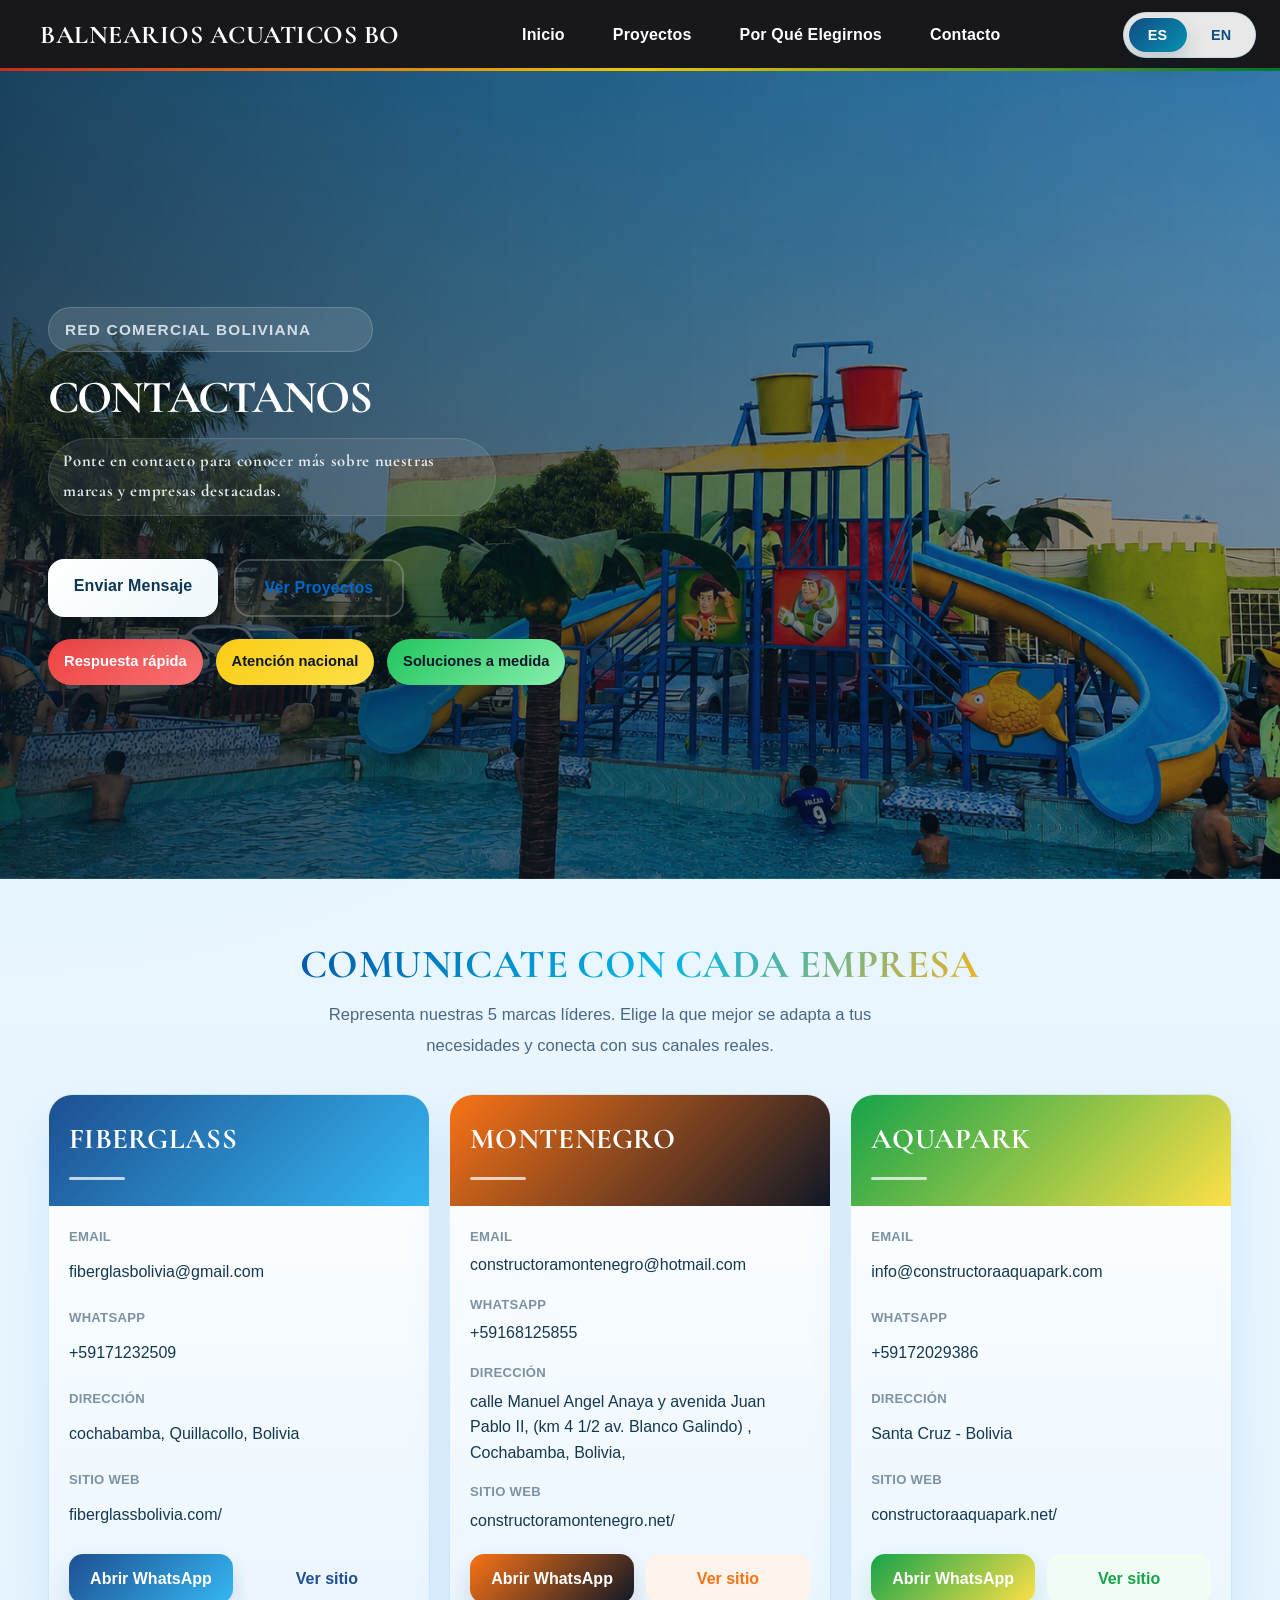
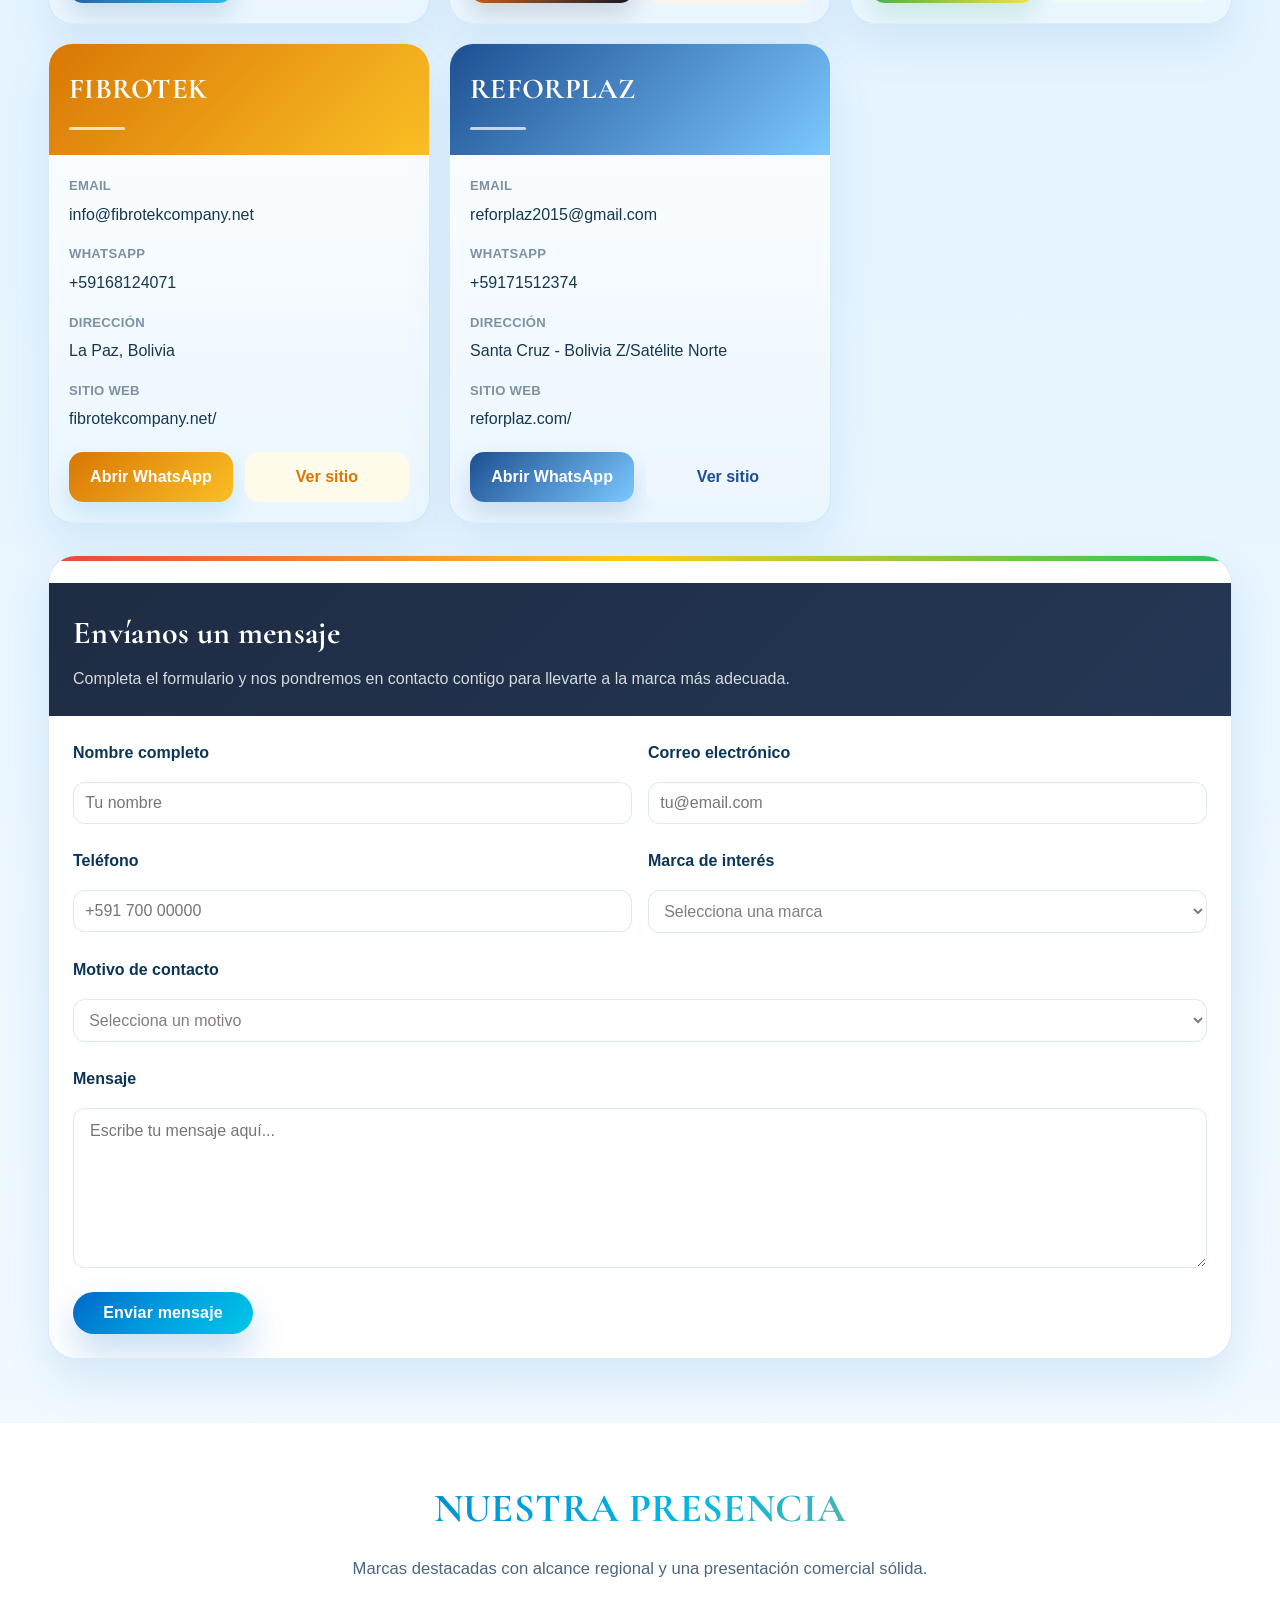
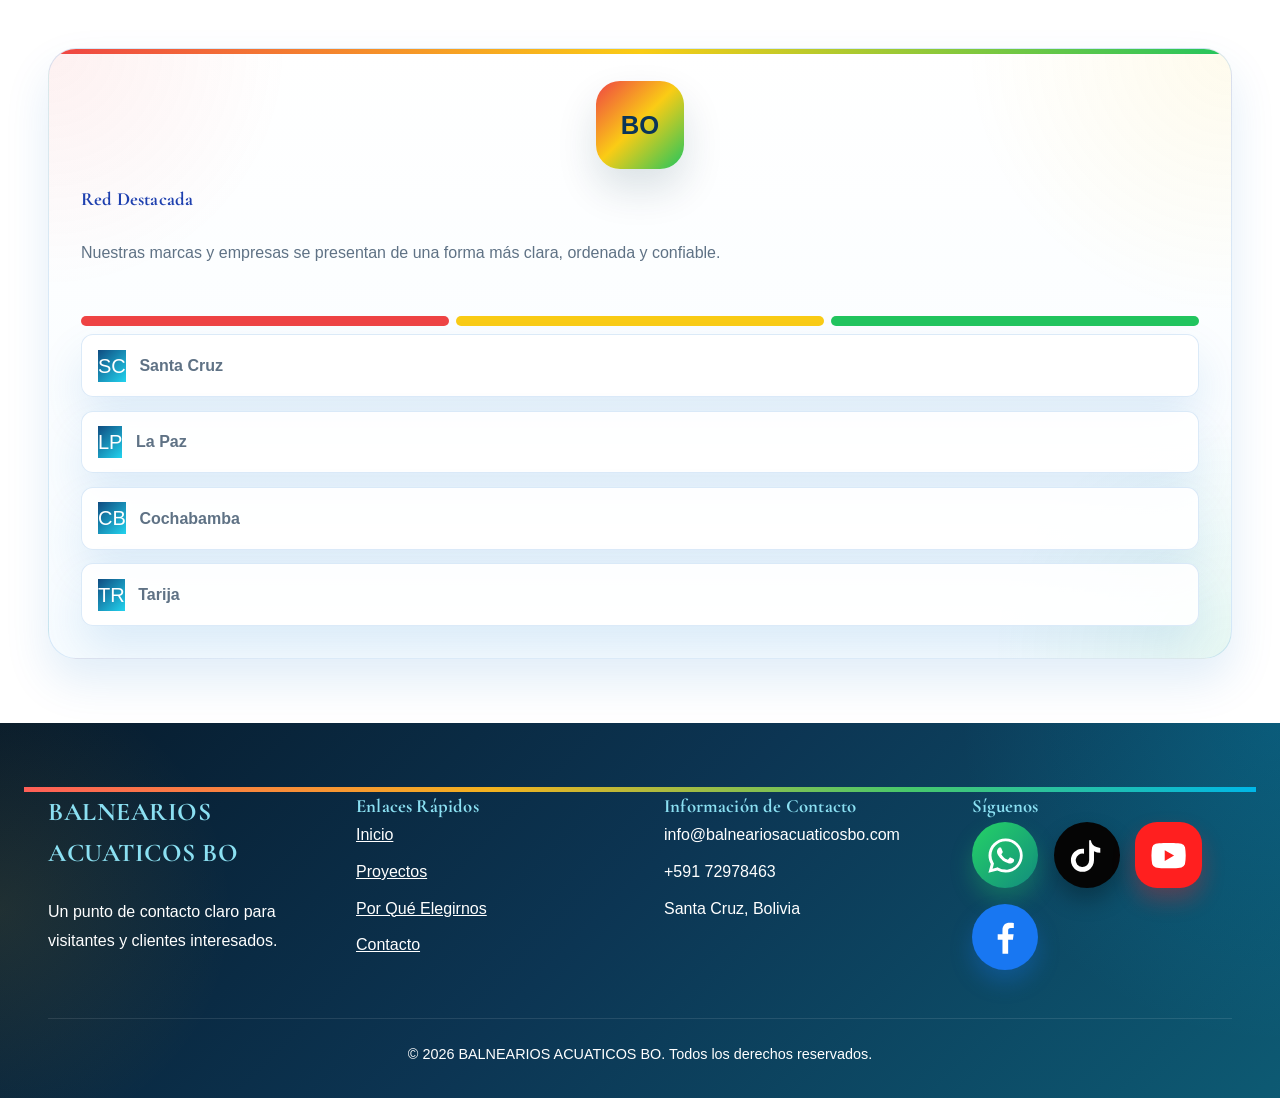
==== commit 709ba90c: "11 de mayo" ====
--- a/html/contacto.html
+++ b/html/contacto.html
@@ -43,7 +43,7 @@
         <div class="container">
             <div class="hero-content">
                 <p class="contact-hero-kicker" data-en="Bolivian commercial network" data-es="Red comercial boliviana">Red comercial boliviana</p>
-                <h1 class="hero-title" data-en="Contact Us" data-es="Contáctanos">Contáctanos</h1>
+                <h1 class="hero-title" data-en="Contact Us" data-es="CONTACTANOS">CONTACTANOS</h1>
                 <p class="hero-subtitle" data-en="Get in touch to learn more about our featured parks and brands" data-es="Ponte en contacto para conocer más sobre nuestras marcas y empresas destacadas.">
                     Ponte en contacto para conocer más sobre nuestras marcas y empresas destacadas.
                 </p>
@@ -75,7 +75,7 @@
     <section class="contact-section contact-section-directory" id="contact">
         <div class="container">
             <div class="contact-directory-header">
-                <h2 class="section-title" data-en="Contact Our Brands" data-es="Contáctanos">Contáctanos</h2>
+                <h2 class="section-title" data-en="Contact Our Brands" data-es="COMUNICATE CON CADA EMPRESA">COMUNICATE CON CADA EMPRESA</h2>
                 <p class="section-subtitle" data-en="Represents our five leading brands. Choose the one that best fits your needs and connect through real contact channels." data-es="Representa nuestras 5 marcas líderes. Elige la que mejor se adapta a tus necesidades y conecta con sus canales reales.">
                     Representa nuestras 5 marcas líderes. Elige la que mejor se adapta a tus necesidades y conecta con sus canales reales.
                 </p>
@@ -142,7 +142,7 @@
     <section class="map-section">
         <div class="container">
             <div class="section-header">
-                <h2 class="section-title" data-en="Our Presence" data-es="Nuestra Presencia">Nuestra Presencia</h2>
+                <h2 class="section-title" data-en="Our Presence" data-es="NUESTRA PRESENCIA">NUESTRA PRESENCIA</h2>
                 <p class="section-subtitle" data-en="Featured brands with regional reach and a strong presentation" data-es="Marcas destacadas con alcance regional y una presentación comercial sólida.">
                     Marcas destacadas con alcance regional y una presentación comercial sólida.
                 </p>
@@ -216,7 +216,7 @@
                     <h3 data-en="Contact Info" data-es="Información de Contacto">Información de Contacto</h3>
                     <ul>
                         <li>info@balneariosacuaticosbo.com</li>
-                        <li>+591 700 00000</li>
+                        <li>+591 72978463</li>
                         <li>Santa Cruz, Bolivia</li>
                     </ul>
                 </div>
@@ -224,9 +224,9 @@
                 <div class="footer-section">
                     <h3 data-en="Follow Us" data-es="Síguenos">Síguenos</h3>
                     <div class="social-links">
-                        <a href="#" class="social-link social-link-instagram" aria-label="Instagram" title="Instagram">
-                            <span class="social-link-icon" aria-hidden="true"><svg viewBox="0 0 24 24"><path d="M7.75 2h8.5A5.76 5.76 0 0 1 22 7.75v8.5A5.76 5.76 0 0 1 16.25 22h-8.5A5.76 5.76 0 0 1 2 16.25v-8.5A5.76 5.76 0 0 1 7.75 2Zm0 1.8A3.95 3.95 0 0 0 3.8 7.75v8.5a3.95 3.95 0 0 0 3.95 3.95h8.5a3.95 3.95 0 0 0 3.95-3.95v-8.5a3.95 3.95 0 0 0-3.95-3.95Zm8.98 1.35a1.12 1.12 0 1 1 0 2.24 1.12 1.12 0 0 1 0-2.24ZM12 6.86A5.14 5.14 0 1 1 6.86 12 5.15 5.15 0 0 1 12 6.86Zm0 1.8A3.34 3.34 0 1 0 15.34 12 3.34 3.34 0 0 0 12 8.66Z"/></svg></span>
-                            <span class="social-link-label">Instagram</span>
+                        <a href="https://wa.me/59172978463" class="social-link social-link-whatsapp" aria-label="WhatsApp" title="WhatsApp" target="_blank" rel="noopener noreferrer">
+                            <span class="social-link-icon" aria-hidden="true"><svg viewBox="0 0 24 24"><path d="M19.05 4.94A9.9 9.9 0 0 0 12.02 2C6.53 2 2.05 6.47 2.05 11.98c0 1.76.46 3.48 1.33 5L2 22l5.17-1.35a9.94 9.94 0 0 0 4.84 1.23h.01c5.49 0 9.97-4.47 9.97-9.98a9.9 9.9 0 0 0-2.94-6.96Zm-7.03 15.25h-.01a8.3 8.3 0 0 1-4.22-1.15l-.3-.18-3.07.8.82-2.99-.2-.31a8.27 8.27 0 0 1-1.28-4.39c0-4.58 3.72-8.31 8.3-8.31 2.22 0 4.3.86 5.87 2.43a8.24 8.24 0 0 1 2.43 5.88c0 4.58-3.72 8.31-8.34 8.31Zm4.56-6.22c-.25-.12-1.47-.73-1.7-.81-.23-.09-.4-.12-.57.12-.17.24-.65.81-.8.98-.15.17-.29.19-.54.06-.25-.12-1.04-.38-1.98-1.2-.73-.65-1.22-1.45-1.37-1.69-.14-.24-.02-.37.11-.49.11-.11.25-.29.37-.43.12-.15.17-.24.25-.4.08-.17.04-.31-.02-.43-.06-.12-.57-1.37-.78-1.88-.21-.5-.42-.43-.57-.44h-.48c-.17 0-.43.06-.66.31-.23.24-.86.84-.86 2.05 0 1.21.88 2.38 1 2.54.12.17 1.73 2.64 4.19 3.7.59.26 1.05.41 1.41.53.59.19 1.12.16 1.54.1.47-.07 1.47-.6 1.68-1.17.21-.57.21-1.06.15-1.17-.06-.1-.23-.16-.48-.29Z"/></svg></span>
+                            <span class="social-link-label">WhatsApp</span>
                         </a>
                         <a href="#" class="social-link social-link-tiktok" aria-label="TikTok" title="TikTok">
                             <span class="social-link-icon" aria-hidden="true"><svg viewBox="0 0 24 24"><path d="M14.5 3c.23 1.9 1.37 3.34 3.27 4.07.71.28 1.46.43 2.23.45v2.82a8.06 8.06 0 0 1-3.68-.89v5.28a6.73 6.73 0 1 1-6.72-6.73c.3 0 .61.02.91.07v2.87a3.91 3.91 0 1 0 2.99 3.79V3h3Z"/></svg></span>
@@ -236,10 +236,6 @@
                             <span class="social-link-icon" aria-hidden="true"><svg viewBox="0 0 24 24"><path d="M21.58 7.19a2.97 2.97 0 0 0-2.09-2.1C17.62 4.6 12 4.6 12 4.6s-5.62 0-7.49.49a2.97 2.97 0 0 0-2.09 2.1A31.2 31.2 0 0 0 2 12a31.2 31.2 0 0 0 .42 4.81 2.97 2.97 0 0 0 2.09 2.1c1.87.49 7.49.49 7.49.49s5.62 0 7.49-.49a2.97 2.97 0 0 0 2.09-2.1A31.2 31.2 0 0 0 22 12a31.2 31.2 0 0 0-.42-4.81ZM9.75 15.1V8.9L15.2 12l-5.45 3.1Z"/></svg></span>
                             <span class="social-link-label">YouTube</span>
                         </a>
-                        <a href="#" class="social-link social-link-x" aria-label="X" title="X">
-                            <span class="social-link-icon" aria-hidden="true"><svg viewBox="0 0 24 24"><path d="M18.9 2H22l-6.77 7.74L23 22h-6.1l-4.78-6.67L6.28 22H3.17l7.24-8.27L1 2h6.25l4.32 6.06L18.9 2Zm-1.07 18h1.69L6.34 3.9H4.52L17.83 20Z"/></svg></span>
-                            <span class="social-link-label">X</span>
-                        </a>
                         <a href="#" class="social-link social-link-facebook" aria-label="Facebook" title="Facebook">
                             <span class="social-link-icon" aria-hidden="true"><svg viewBox="0 0 24 24"><path d="M13.5 22v-8.2h2.77l.42-3.2H13.5V8.56c0-.93.27-1.56 1.6-1.56h1.71V4.14c-.3-.04-1.3-.14-2.48-.14-2.46 0-4.14 1.5-4.14 4.25v2.35H7.4v3.2h2.79V22h3.31Z"/></svg></span>
                             <span class="social-link-label">Facebook</span>
@@ -256,6 +252,6 @@
         </div>
     </footer>
 
-    <script src="../js/script.js"></script>
+    <script src="../js/script.js" defer></script>
 </body>
 </html>
--- a/css/styles.css
+++ b/css/styles.css
@@ -1008,13 +1008,30 @@
 
 .gallery-brand-title {
     margin: 0.65rem 0 0;
-    font-size: clamp(1.55rem, 2.2vw, 2.35rem);
+    display: inline-block;
+    position: relative;
+    padding: 0.1rem 0.5rem 0.18rem 0;
+    font-size: clamp(1.9rem, 3vw, 3rem);
     font-family: 'Cormorant Garamond', serif;
-    font-weight: 700;
-    letter-spacing: 0.04em;
+    font-weight: 800;
+    letter-spacing: 0.06em;
     text-transform: uppercase;
-    color: color-mix(in srgb, var(--gallery-brand-primary, #0f4c81) 76%, #081a27 24%);
-    text-shadow: 0 10px 26px color-mix(in srgb, var(--gallery-brand-accent, #22d3ee) 12%, transparent);
+    line-height: 0.95;
+    color: color-mix(in srgb, var(--gallery-brand-primary, #0f4c81) 68%, #04111d 32%);
+    text-shadow:
+        0 12px 28px color-mix(in srgb, var(--gallery-brand-accent, #22d3ee) 16%, transparent),
+        0 2px 0 rgba(255, 255, 255, 0.4);
+}
+
+.gallery-brand-title::after {
+    content: "";
+    position: absolute;
+    left: 0;
+    bottom: -0.18rem;
+    width: min(72%, 180px);
+    height: 0.28rem;
+    border-radius: 999px;
+    background: linear-gradient(90deg, var(--gallery-brand-secondary, #0891b2), transparent);
 }
 
 .gallery-brand-meta {
@@ -1107,67 +1124,24 @@
     background: linear-gradient(180deg, rgba(8, 23, 35, 0.08), rgba(8, 23, 35, 0.78));
 }
 
-.gallery-front-copy {
-    position: relative;
-    z-index: 1;
-    display: grid;
-    gap: 0.3rem;
-    padding: 1.2rem;
-    color: #ffffff;
-    text-align: left;
-}
-
-.gallery-front-brand {
-    font-family: 'Cormorant Garamond', serif;
-    font-size: 1.35rem;
-    font-weight: 700;
-    letter-spacing: 0.05em;
-    text-transform: uppercase;
-    text-shadow: 0 8px 18px rgba(0, 0, 0, 0.22);
-}
-
-.gallery-front-index {
-    font-size: 0.86rem;
-    color: rgba(255, 255, 255, 0.8);
-}
-
 .gallery-face-back {
     padding: 1.35rem;
-    justify-content: space-between;
-    background:
-        linear-gradient(160deg, var(--gallery-brand-primary, #0f4c81), var(--gallery-brand-secondary, #0891b2));
+    justify-content: flex-end;
+    background: linear-gradient(160deg, var(--gallery-brand-primary, #0f4c81), var(--gallery-brand-secondary, #0891b2));
     color: #ffffff;
     transform: rotateY(180deg);
 }
 
-.gallery-back-tag {
-    display: inline-flex;
-    align-self: flex-start;
-    padding: 0.35rem 0.7rem;
-    border-radius: 999px;
-    background: rgba(255, 255, 255, 0.14);
-    font-size: 0.78rem;
-    font-weight: 700;
-    letter-spacing: 0.06em;
-    text-transform: uppercase;
-}
-
 .gallery-back-text {
     display: block;
+    margin: 0 0 1rem;
     font-size: 0.96rem;
     line-height: 1.6;
     color: rgba(255, 255, 255, 0.96);
 }
 
-
-.gallery-back-text {
-    font-size: 1rem;
-    line-height: 1.65;
-    color: rgba(255, 255, 255, 0.92);
-}
-
 .gallery-back-action {
-    font-size: 0.9rem;
+    font-size: 0.92rem;
     font-weight: 800;
     letter-spacing: 0.08em;
     text-transform: uppercase;
@@ -1243,6 +1217,14 @@
     font-size: 1.1rem;
     margin-bottom: var(--spacing-xl);
     opacity: 0.95;
+}
+
+.cta-actions {
+    display: flex;
+    justify-content: center;
+    align-items: center;
+    gap: 0.7rem;
+    flex-wrap: wrap;
 }
 
 .cta-section .btn {
@@ -1574,6 +1556,15 @@
 
 .social-link-youtube {
     color: #ffffff;
+}
+
+.social-link-whatsapp {
+    color: #ffffff;
+}
+
+.social-link-whatsapp .social-link-icon {
+    background: linear-gradient(135deg, #25d366 0%, #128c7e 100%);
+    box-shadow: 0 12px 22px rgba(37, 211, 102, 0.28);
 }
 
 .social-link-instagram .social-link-icon {
@@ -2326,13 +2317,112 @@
         linear-gradient(135deg, #062032 0%, #0b3558 42%, #0f4c81 100%);
 }
 
+.image-modal-presentation {
+    position: relative;
+    width: min(100%, 980px);
+    display: flex;
+    align-items: center;
+    justify-content: center;
+}
+
+.image-modal-backdrop {
+    position: absolute;
+    inset: 2rem;
+    border-radius: 30px;
+    background-position: center;
+    background-size: cover;
+    filter: blur(28px) saturate(1.1);
+    opacity: 0.35;
+    transform: scale(1.04);
+}
+
+.image-modal-scene {
+    position: relative;
+    width: 100%;
+    overflow: hidden;
+    border-radius: 30px;
+    background: rgba(255, 255, 255, 0.06);
+    border: 1px solid rgba(255, 255, 255, 0.14);
+    box-shadow: 0 24px 56px rgba(3, 10, 24, 0.34);
+    isolation: isolate;
+}
+
 .image-modal-main img {
     width: 100%;
     max-height: 70vh;
     object-fit: contain;
-    border-radius: 24px;
-    box-shadow: 0 24px 56px rgba(3, 10, 24, 0.34);
+    display: block;
+    border-radius: 30px;
     background: rgba(255, 255, 255, 0.08);
+}
+
+.image-modal-scene.is-animating img {
+    animation: imagePresentationReveal 0.8s cubic-bezier(0.22, 1, 0.36, 1);
+}
+
+.image-modal-scene-overlay {
+    position: absolute;
+    inset: 0;
+    background:
+        linear-gradient(180deg, rgba(5, 10, 18, 0.04), rgba(5, 10, 18, 0.08) 58%, rgba(5, 10, 18, 0.42) 100%),
+        linear-gradient(90deg, rgba(255, 255, 255, 0.08), transparent 18%, transparent 82%, rgba(255, 255, 255, 0.05));
+    pointer-events: none;
+}
+
+.image-modal-scene-caption {
+    position: absolute;
+    left: 1.2rem;
+    bottom: 1.1rem;
+    z-index: 2;
+    display: grid;
+    gap: 0.2rem;
+}
+
+.image-modal-scene-label,
+.image-modal-scene-brand {
+    width: fit-content;
+    padding: 0.38rem 0.7rem;
+    border-radius: 999px;
+    backdrop-filter: blur(8px);
+}
+
+.image-modal-scene-label {
+    background: rgba(255, 255, 255, 0.88);
+    color: #0b3558;
+    font-size: 0.76rem;
+    font-weight: 800;
+    letter-spacing: 0.04em;
+}
+
+.image-modal-scene-brand {
+    background: rgba(8, 22, 38, 0.72);
+    color: #ffffff;
+    font-size: 0.9rem;
+    font-weight: 700;
+}
+
+.image-modal-progress {
+    position: absolute;
+    left: 1rem;
+    right: 1rem;
+    bottom: 0.85rem;
+    height: 4px;
+    border-radius: 999px;
+    background: rgba(255, 255, 255, 0.22);
+    overflow: hidden;
+}
+
+.image-modal-progress-bar {
+    display: block;
+    width: 100%;
+    height: 100%;
+    transform-origin: left center;
+    transform: scaleX(0);
+    background: linear-gradient(90deg, #7dd3fc 0%, #ffffff 100%);
+}
+
+.image-modal-progress-bar.is-running {
+    animation: imagePresentationProgress linear forwards;
 }
 
 .image-modal-info {
@@ -2349,6 +2439,11 @@
     align-items: center;
     justify-content: space-between;
     gap: 1rem;
+}
+
+.image-modal-meta-copy {
+    display: grid;
+    gap: 0.35rem;
 }
 
 .image-modal-count {
@@ -2375,6 +2470,26 @@
     color: #486577;
     font-size: 0.92rem;
     line-height: 1.6;
+}
+
+.image-modal-toggle {
+    min-width: 108px;
+    min-height: 42px;
+    padding: 0.7rem 1rem;
+    border: 1px solid rgba(8, 145, 178, 0.16);
+    border-radius: 999px;
+    background: linear-gradient(180deg, #ffffff 0%, #eff8fc 100%);
+    color: #0b3558;
+    font-weight: 800;
+    cursor: pointer;
+    transition: transform 0.25s ease, box-shadow 0.25s ease, border-color 0.25s ease;
+}
+
+.image-modal-toggle:hover,
+.image-modal-toggle:focus-visible {
+    transform: translateY(-2px);
+    border-color: rgba(8, 145, 178, 0.34);
+    box-shadow: 0 14px 28px rgba(8, 47, 73, 0.12);
 }
 
 .image-modal-thumbs {
@@ -2449,6 +2564,28 @@
 .image-prev:hover, .image-next:hover {
     background: #ffffff;
     transform: translateY(-50%) scale(1.04);
+}
+
+@keyframes imagePresentationReveal {
+    0% {
+        opacity: 0.38;
+        transform: scale(1.05);
+        filter: saturate(0.92);
+    }
+    100% {
+        opacity: 1;
+        transform: scale(1);
+        filter: saturate(1);
+    }
+}
+
+@keyframes imagePresentationProgress {
+    from {
+        transform: scaleX(0);
+    }
+    to {
+        transform: scaleX(1);
+    }
 }
 
 /* ============================================
@@ -4590,163 +4727,152 @@
 }
 
 .projects-mega-section {
-    padding: 0 0 2.25rem;
-    background: linear-gradient(180deg, #f7fbff 0%, #f5f7ff 100%);
+    padding: 0 0 2.5rem;
+    background: #f6f8fb;
 }
 
 .projects-mega-shell {
     overflow: hidden;
-    border-radius: 28px;
-    background:
-        radial-gradient(circle at top left, rgba(56, 189, 248, 0.2), transparent 24%),
-        radial-gradient(circle at top right, rgba(14, 165, 233, 0.18), transparent 22%),
-        radial-gradient(circle at bottom right, rgba(245, 158, 11, 0.12), transparent 20%),
-        linear-gradient(180deg, rgba(255, 255, 255, 0.99), rgba(241, 248, 255, 0.99));
-    border: 1px solid rgba(96, 165, 250, 0.22);
-    box-shadow: 0 28px 60px rgba(15, 23, 42, 0.1);
+    border-radius: 24px;
+    background: linear-gradient(180deg, #fdfefe 0%, #edf8ff 100%);
+    border: 1px solid rgba(16, 86, 142, 0.18);
+    box-shadow: 0 24px 60px rgba(9, 38, 66, 0.16);
 }
 
 .projects-mega-shell-nav {
-    border-radius: 30px;
-    box-shadow: 0 30px 80px rgba(15, 23, 42, 0.18);
+    border-radius: 24px;
+    box-shadow: 0 24px 58px rgba(15, 23, 42, 0.12);
     max-height: min(82vh, 760px);
     overflow: hidden;
 }
 
 .projects-mega-topbar {
     display: grid;
-    gap: 1rem;
+    gap: 1.05rem;
     justify-items: center;
-    padding: 1.8rem 1.5rem 1rem;
-    border-bottom: 1px solid rgba(148, 163, 184, 0.16);
-    background: linear-gradient(180deg, rgba(255, 255, 255, 0.88), rgba(236, 246, 255, 0.9));
+    padding: 2.1rem 2rem 1.2rem;
+    border-bottom: 1px solid rgba(16, 86, 142, 0.16);
+    background: linear-gradient(135deg, #0f4c81 0%, #117a8b 55%, #18a999 100%);
 }
 
 .projects-mega-brand {
-    color: #0b3558;
+    color: #ffffff;
     font-family: 'Cormorant Garamond', serif;
-    font-size: clamp(2rem, 4vw, 3.2rem);
-    letter-spacing: 0.03em;
+    font-size: clamp(2.2rem, 4vw, 3.55rem);
+    letter-spacing: 0.04em;
+    line-height: 1;
+    text-shadow: 0 8px 18px rgba(0, 0, 0, 0.2);
 }
 
 .projects-mega-tabs {
     display: flex;
     flex-wrap: wrap;
     justify-content: center;
-    gap: 1.1rem;
+    gap: 0.9rem;
 }
 
 .projects-mega-tab {
-    border: 0;
-    background: rgba(255, 255, 255, 0.7);
-    color: #35556d;
-    font-size: 0.98rem;
+    border: 1px solid rgba(255, 255, 255, 0.34);
+    background: rgba(255, 255, 255, 0.16);
+    color: #f5fbff;
+    font-size: 1rem;
     font-weight: 700;
-    padding: 0.58rem 0.95rem;
+    padding: 0.72rem 1.35rem;
     border-radius: 999px;
-    border: 1px solid rgba(148, 163, 184, 0.14);
     cursor: pointer;
+    backdrop-filter: blur(10px);
     transition: color 0.2s ease, border-color 0.2s ease, background-color 0.2s ease, box-shadow 0.2s ease, transform 0.2s ease;
 }
 
 .projects-mega-tab.active,
 .projects-mega-tab:hover {
-    color: #0f4c81;
-    border-color: rgba(245, 158, 11, 0.34);
-    background: linear-gradient(135deg, rgba(255, 255, 255, 0.98), rgba(255, 246, 214, 0.98));
-    box-shadow: 0 12px 24px rgba(245, 158, 11, 0.14);
+    color: #0f3d61;
+    border-color: rgba(255, 214, 102, 0.72);
+    background: linear-gradient(135deg, #ffe08a 0%, #ffd166 100%);
+    box-shadow: 0 12px 28px rgba(255, 209, 102, 0.32);
     transform: translateY(-1px);
 }
 
 .projects-mega-panel {
-    padding: 1.05rem 1.1rem 1.2rem;
+    padding: 1.35rem 1.4rem 1.6rem;
     max-height: calc(min(82vh, 760px) - 138px);
     overflow-y: auto;
     overflow-x: hidden;
     overscroll-behavior: contain;
 }
 
+.projects-mega-hero-visuals {
+    display: grid;
+    grid-template-columns: repeat(3, minmax(0, 1fr));
+    gap: 1rem;
+    margin-bottom: 1.1rem;
+    align-items: stretch;
+}
+
 .projects-mega-grid {
     display: grid;
-    grid-template-columns: minmax(210px, 1fr) minmax(210px, 1fr) minmax(210px, 1fr) minmax(220px, 1fr) 190px;
-    gap: 1rem;
+    grid-template-columns: minmax(0, 1.08fr) minmax(0, 1.08fr) minmax(250px, 0.92fr) minmax(250px, 0.92fr);
+    gap: 1.1rem;
     align-items: start;
 }
 
 .projects-mega-column {
     display: grid;
-    gap: 0.75rem;
+    gap: 0.95rem;
     min-width: 0;
-    padding: 0.9rem;
-    border-radius: 24px;
-    border: 1px solid rgba(191, 219, 254, 0.92);
-    box-shadow: inset 0 1px 0 rgba(255, 255, 255, 0.75);
-}
-
-.projects-mega-column:nth-child(1) {
-    background: linear-gradient(180deg, rgba(221, 241, 255, 0.98), rgba(244, 249, 255, 0.98));
-}
-
-.projects-mega-column:nth-child(2) {
-    background: linear-gradient(180deg, rgba(223, 247, 255, 0.98), rgba(244, 251, 255, 0.98));
-}
-
-.projects-mega-column:nth-child(3) {
-    background: linear-gradient(180deg, rgba(225, 250, 239, 0.98), rgba(244, 252, 247, 0.98));
-}
-
-.projects-mega-column:nth-child(4) {
-    background: linear-gradient(180deg, rgba(255, 238, 216, 0.98), rgba(255, 247, 238, 0.98));
+    padding: 1rem;
+    border-radius: 20px;
+    border: 1px solid rgba(16, 86, 142, 0.12);
+    background: linear-gradient(180deg, #ffffff 0%, #f3fbff 100%);
+    box-shadow: 0 14px 28px rgba(15, 23, 42, 0.07);
+}
+
+.projects-mega-column-rich {
+    gap: 1rem;
+}
+
+.projects-mega-subsection {
+    display: grid;
+    gap: 0.8rem;
+    padding: 0.95rem;
+    border-radius: 18px;
+    background: linear-gradient(180deg, #fafdff 0%, #eaf7ff 100%);
+    border: 1px solid rgba(17, 122, 139, 0.1);
 }
 
 .projects-mega-column-title {
-    color: #123a5c;
-    font-size: 0.8rem;
+    color: #0e5a84;
+    font-size: 0.82rem;
     font-weight: 800;
-    letter-spacing: 0.1em;
+    letter-spacing: 0.14em;
     text-transform: uppercase;
-    padding-bottom: 0.45rem;
-    border-bottom: 1px solid rgba(148, 163, 184, 0.14);
-}
-
-.projects-mega-column:nth-child(1) .projects-mega-column-title {
-    color: #1d4f91;
-}
-
-.projects-mega-column:nth-child(2) .projects-mega-column-title {
-    color: #176281;
-}
-
-.projects-mega-column:nth-child(3) .projects-mega-column-title {
-    color: #2f6f56;
-}
-
-.projects-mega-column:nth-child(4) .projects-mega-column-title {
-    color: #9a5b12;
+    padding-bottom: 0.7rem;
+    border-bottom: 1px solid rgba(16, 86, 142, 0.12);
 }
 
 .projects-mega-menu-list,
 .projects-mega-feature-list,
 .projects-mega-brand-list {
     display: grid;
-    gap: 0.55rem;
+    gap: 0.68rem;
 }
 
 .projects-mega-link,
 .projects-mega-feature-item,
 .projects-mega-brand-item {
     display: grid;
-    gap: 0.16rem;
-    padding: 0.82rem 0.86rem;
+    gap: 0.32rem;
+    padding: 0.92rem 0.95rem;
     text-align: left;
-    color: #4b5563;
+    color: #35536d;
     font-size: 1rem;
     text-decoration: none;
     border-radius: 16px;
-    background: rgba(255, 255, 255, 0.92);
-    border: 1px solid rgba(148, 163, 184, 0.12);
+    background: linear-gradient(180deg, #ffffff 0%, #f7fcff 100%);
+    border: 1px solid rgba(18, 97, 151, 0.12);
     transition: transform 0.2s ease, border-color 0.2s ease, box-shadow 0.2s ease, background 0.2s ease, color 0.2s ease;
     min-width: 0;
+    box-shadow: 0 10px 24px rgba(15, 23, 42, 0.05);
 }
 
 .projects-mega-link {
@@ -4757,113 +4883,104 @@
 .projects-mega-link:hover,
 .projects-mega-feature-item:hover,
 .projects-mega-brand-item:hover {
-    color: #0f4c81;
-    border-color: rgba(59, 130, 246, 0.24);
-    background: linear-gradient(180deg, rgba(255, 255, 255, 1), rgba(227, 242, 255, 1));
-    box-shadow: 0 14px 24px rgba(59, 130, 246, 0.14);
+    color: #0c3657;
+    border-color: rgba(17, 122, 139, 0.4);
+    background: linear-gradient(135deg, #dff7ff 0%, #bff3ea 100%);
+    box-shadow: 0 16px 30px rgba(17, 122, 139, 0.18);
     transform: translateY(-2px);
 }
 
-.projects-mega-column:nth-child(3) .projects-mega-link.is-active,
-.projects-mega-column:nth-child(3) .projects-mega-link:hover,
-.projects-mega-column:nth-child(3) .projects-mega-feature-item:hover {
-    border-color: rgba(34, 197, 94, 0.28);
-    background: linear-gradient(180deg, rgba(255, 255, 255, 1), rgba(228, 250, 236, 1));
-    box-shadow: 0 14px 24px rgba(34, 197, 94, 0.12);
-}
-
-.projects-mega-column:nth-child(4) .projects-mega-link.is-active,
-.projects-mega-column:nth-child(4) .projects-mega-link:hover,
-.projects-mega-column:nth-child(4) .projects-mega-feature-item:hover,
-.projects-mega-column:nth-child(4) .projects-mega-brand-item:hover {
-    border-color: rgba(245, 158, 11, 0.28);
-    background: linear-gradient(180deg, rgba(255, 255, 255, 1), rgba(255, 241, 220, 1));
-    box-shadow: 0 14px 24px rgba(245, 158, 11, 0.12);
-}
-
 .projects-mega-entry-label {
-    color: #16344d;
+    color: #0d4267;
+    font-size: 1rem;
+    font-weight: 800;
+    line-height: 1.24;
+    text-wrap: balance;
+}
+
+.projects-mega-entry-copy {
+    color: #4d6881;
+    font-size: 0.82rem;
+    font-weight: 600;
+    line-height: 1.45;
+    display: -webkit-box;
+    -webkit-line-clamp: 3;
+    -webkit-box-orient: vertical;
+    overflow: hidden;
+}
+
+.projects-mega-brand-item {
+    color: #111827;
+}
+
+.projects-mega-brand-item span:first-child {
+    color: #0d4267;
     font-size: 0.98rem;
     font-weight: 800;
-    line-height: 1.22;
     text-wrap: balance;
 }
 
-.projects-mega-entry-copy {
-    color: #5f7285;
-    font-size: 0.74rem;
-    font-weight: 700;
-    line-height: 1.35;
+.projects-mega-brand-item span:last-child {
+    color: #54708a;
+    font-size: 0.8rem;
+    font-weight: 600;
+    line-height: 1.5;
     display: -webkit-box;
     -webkit-line-clamp: 2;
     -webkit-box-orient: vertical;
     overflow: hidden;
 }
 
-.projects-mega-brand-item {
-    color: #111827;
-}
-
-.projects-mega-brand-item span:first-child {
-    color: #10283e;
-    font-size: 1rem;
-    font-weight: 800;
-    text-wrap: balance;
-}
-
-.projects-mega-brand-item span:last-child {
-    color: #64748b;
-    font-size: 0.73rem;
-    font-weight: 700;
-    line-height: 1.34;
-    display: -webkit-box;
-    -webkit-line-clamp: 2;
-    -webkit-box-orient: vertical;
-    overflow: hidden;
-}
-
 .projects-mega-visuals {
     display: grid;
     grid-template-columns: 1fr;
-    gap: 1.05rem;
-    position: sticky;
-    top: 0;
-    align-self: start;
+    gap: 0.75rem;
 }
 
 .projects-mega-visual-card {
     position: relative;
     display: block;
-    min-height: 182px;
+    min-height: 176px;
     overflow: hidden;
-    background: linear-gradient(135deg, #d9eef8, #cbe8f5);
+    background: #d9eef3;
     cursor: pointer;
-    border-radius: 18px;
-    border: 1px solid rgba(15, 76, 129, 0.18);
+    border-radius: 16px;
+    border: 1px solid rgba(18, 58, 92, 0.08);
     text-decoration: none;
-    box-shadow: 0 20px 34px rgba(15, 23, 42, 0.08);
+    box-shadow: 0 12px 24px rgba(15, 23, 42, 0.06);
     transition: transform 0.2s ease, box-shadow 0.2s ease;
 }
 
 .projects-mega-visual-card:hover {
     transform: translateY(-3px);
-    box-shadow: 0 26px 40px rgba(15, 23, 42, 0.12);
+    box-shadow: 0 18px 30px rgba(15, 23, 42, 0.1);
+}
+
+.projects-mega-visual-card-hero {
+    min-height: 180px;
+}
+
+.projects-mega-visual-card-hero .projects-mega-visual-label {
+    left: 1rem;
+    right: 1rem;
+    bottom: 1rem;
+    font-size: 1rem;
 }
 
 .projects-mega-visual-card img {
     width: 100%;
     height: 100%;
     object-fit: cover;
-    object-position: center;
+    object-position: var(--mega-visual-position, center center);
     display: block;
-    transition: transform 0.35s ease, filter 0.35s ease;
+    transition: transform 0.4s ease, filter 0.35s ease;
 }
 
 .projects-mega-visual-card::after {
     content: '';
     position: absolute;
     inset: 0;
-    background: linear-gradient(180deg, rgba(8, 47, 73, 0.02), rgba(8, 47, 73, 0.58));
+    background: linear-gradient(180deg, rgba(16, 59, 99, 0.02), rgba(16, 59, 99, 0.56));
 }
 
 .projects-mega-visual-label {
@@ -4873,26 +4990,30 @@
     bottom: 1rem;
     z-index: 1;
     color: #ffffff;
-    font-size: 1rem;
+    font-size: 1.02rem;
     font-weight: 800;
     text-shadow: 0 4px 18px rgba(0, 0, 0, 0.28);
-    line-height: 1.25;
+    line-height: 1.35;
 }
 
 .projects-mega-visual-card:hover img {
-    transform: scale(1.06);
-    filter: saturate(1.06);
+    transform: scale(1.08);
+    filter: saturate(1.12) contrast(1.03);
 }
 
 @media (max-width: 1200px) {
+    .projects-mega-hero-visuals {
+        grid-template-columns: repeat(2, minmax(0, 1fr));
+    }
+
     .projects-mega-grid {
         grid-template-columns: repeat(2, minmax(0, 1fr));
     }
 
-    .projects-mega-visuals {
+    .projects-mega-column-rich {
         grid-column: 1 / -1;
         grid-template-columns: repeat(2, minmax(0, 1fr));
-        position: static;
+        align-items: start;
     }
 }
 
@@ -4902,21 +5023,23 @@
         max-height: calc(min(82vh, 760px) - 132px);
     }
 
-    .projects-mega-grid {
+    .projects-mega-hero-visuals,
+    .projects-mega-grid,
+    .projects-mega-column-rich {
         grid-template-columns: 1fr;
     }
 
     .projects-mega-column {
-        padding: 0.72rem;
-    }
-
-    .projects-mega-visuals {
-        grid-template-columns: 1fr;
+        padding: 1rem;
+    }
+
+    .projects-mega-subsection {
+        padding: 0.95rem;
     }
 
     .projects-mega-entry-label,
     .projects-mega-brand-item span:first-child {
-        font-size: 0.94rem;
+        font-size: 0.98rem;
     }
 }
 
@@ -6012,6 +6135,7 @@
     background: linear-gradient(180deg, #ffffff 0%, #eff8fc 100%);
     border: 1px solid rgba(8, 145, 178, 0.18);
     min-height: 156px;
+    aspect-ratio: 16 / 9;
     box-shadow: 0 14px 30px rgba(8, 47, 73, 0.12);
     transition: transform 0.32s cubic-bezier(0.22, 1, 0.36, 1), box-shadow 0.32s ease, border-color 0.32s ease, filter 0.32s ease;
     position: relative;
@@ -6030,11 +6154,13 @@
 
 .brand-gallery-thumb img {
     width: 100%;
-    height: 156px;
+    height: 100%;
     object-fit: cover;
-    object-position: center;
+    object-position: center center;
     display: block;
-    transform: scale(1.01);
+    padding: 0;
+    background: transparent;
+    transform: scale(1);
     transition: transform 0.45s cubic-bezier(0.22, 1, 0.36, 1), filter 0.35s ease;
 }
 
@@ -6052,8 +6178,8 @@
 
 .brand-gallery-thumb:hover img,
 .brand-gallery-thumb:focus-visible img {
-    transform: scale(1.09);
-    filter: saturate(1.08) contrast(1.04);
+    transform: scale(1.03);
+    filter: saturate(1.05) contrast(1.02);
 }
 
 .brand-gallery-thumb:focus-visible {
@@ -6436,6 +6562,14 @@
     background:
         linear-gradient(rgba(20, 25, 33, 0.82), rgba(20, 25, 33, 0.82)),
         url('../img/fiberglass3.jpg') center center/cover no-repeat;
+}
+
+.why-page .testimonials-section {
+    padding-bottom: 0.75rem;
+}
+
+.why-page .cta-section {
+    padding-top: 0.75rem;
 }
 
 .why-page .why-hero-shell {
@@ -6866,6 +7000,11 @@
     .image-modal-thumbs {
         grid-template-columns: repeat(4, minmax(0, 1fr));
     }
+
+    .image-modal-backdrop {
+        inset: 1.2rem;
+        filter: blur(22px);
+    }
 }
 
 @media (max-width: 640px) {
@@ -6881,6 +7020,15 @@
         border-radius: 18px;
     }
 
+    .image-modal-meta {
+        align-items: flex-start;
+        flex-direction: column;
+    }
+
+    .image-modal-toggle {
+        width: 100%;
+    }
+
     .image-modal-title {
         font-size: 1.2rem;
     }
@@ -6913,6 +7061,27 @@
 
     .image-next {
         right: 0.8rem;
+    }
+
+    .image-modal-backdrop {
+        inset: 0.8rem;
+        filter: blur(18px);
+    }
+
+    .image-modal-scene,
+    .image-modal-main img {
+        border-radius: 24px;
+    }
+
+    .image-modal-scene-caption {
+        left: 0.8rem;
+        bottom: 0.75rem;
+    }
+
+    .image-modal-progress {
+        left: 0.7rem;
+        right: 0.7rem;
+        bottom: 0.6rem;
     }
 }
 
@@ -6953,6 +7122,23 @@
     color: #5f7285;
 }
 
+.footer .footer-section p,
+.footer .footer-section ul li,
+.footer .footer-section ul li a,
+.footer .footer-links a,
+.footer .footer-bottom,
+.footer .footer-bottom a,
+.footer .social-link,
+.site-subpage .footer .footer-section p,
+.site-subpage .footer .footer-section ul li,
+.site-subpage .footer .footer-section ul li a,
+.site-subpage .footer .footer-links a,
+.site-subpage .footer .footer-bottom,
+.site-subpage .footer .footer-bottom a,
+.site-subpage .footer .social-link {
+    color: #ffffff;
+}
+
 .btn-primary,
 .btn-book-nav,
 .search-btn,
@@ -7236,7 +7422,7 @@
 }
 
 .home-page .brand-gallery-thumb img {
-    height: 112px;
+    height: 100%;
     min-height: 112px;
 }
 
@@ -7729,28 +7915,23 @@
    CONTACT PAGE REFRESH
    ============================================ */
 
-.contact-page .contact-hero {
-    background:
-        radial-gradient(circle at top left, rgba(239, 68, 68, 0.18), transparent 22%),
-        radial-gradient(circle at top right, rgba(234, 179, 8, 0.16), transparent 24%),
-        radial-gradient(circle at bottom right, rgba(34, 197, 94, 0.16), transparent 24%),
-        linear-gradient(135deg, #081723 0%, #0b2c3f 52%, #0d4d58 100%);
-}
-
 .contact-page .contact-hero .container {
     display: grid;
-    grid-template-columns: minmax(0, 1.1fr) minmax(320px, 0.9fr);
-    gap: 2rem;
+    grid-template-columns: minmax(0, 1fr);
+    gap: 1rem;
     align-items: center;
+    min-height: 620px;
+    padding-top: 5rem;
+    padding-bottom: 5rem;
 }
 
 .contact-hero-kicker {
     display: inline-flex;
-    margin-bottom: 1rem;
-    padding: 0.45rem 0.9rem;
+    margin-bottom: 0.35rem;
+    padding: 0.55rem 1rem;
     border-radius: 999px;
-    background: rgba(255, 255, 255, 0.1);
-    border: 1px solid rgba(255, 255, 255, 0.14);
+    background: rgba(255, 255, 255, 0.12);
+    border: 1px solid rgba(255, 255, 255, 0.18);
     color: #fff;
     font-size: 0.82rem;
     font-weight: 800;
@@ -7758,11 +7939,58 @@
     text-transform: uppercase;
 }
 
+.contact-page .contact-hero .hero-content {
+    max-width: 760px;
+    display: grid;
+    gap: 1.15rem;
+}
+
+.contact-page .contact-hero .hero-title {
+    max-width: 10ch;
+    margin: 0;
+    line-height: 0.95;
+}
+
+.contact-page .contact-hero .hero-subtitle {
+    max-width: 56ch;
+    margin: 0;
+    font-size: 1.04rem;
+    line-height: 1.8;
+    color: rgba(243, 248, 252, 0.92);
+}
+
+.contact-hero-copy-block {
+    display: grid;
+    gap: 0.7rem;
+    max-width: 44rem;
+    padding: 1.25rem 1.4rem;
+    border-radius: 16px;
+    background: rgba(255, 255, 255, 0.08);
+    border: 1px solid rgba(255, 255, 255, 0.12);
+    backdrop-filter: blur(8px);
+}
+
+.contact-hero-copy-block h2 {
+    margin: 0;
+    color: #ffffff;
+    font-family: var(--font-display);
+    font-size: clamp(1.75rem, 3vw, 2.9rem);
+    line-height: 1.05;
+    text-wrap: balance;
+}
+
+.contact-hero-copy-block p {
+    margin: 0;
+    color: rgba(239, 246, 250, 0.9);
+    font-size: 1rem;
+    line-height: 1.75;
+}
+
 .contact-hero-flags {
     display: flex;
     flex-wrap: wrap;
     gap: 0.8rem;
-    margin-top: 1.3rem;
+    margin-top: 0.2rem;
 }
 
 .contact-flag-pill {
@@ -7781,77 +8009,48 @@
 .flag-green { background: linear-gradient(135deg, #22c55e 0%, #86efac 100%); }
 
 .contact-hero-panel {
-    opacity: 1;
+    display: none;
 }
 
 .contact-hero-card {
-    position: relative;
-    padding: 2rem;
-    border-radius: 32px;
-    background:
-        linear-gradient(145deg, rgba(255, 255, 255, 0.98), rgba(239, 248, 252, 0.96));
-    border: 1px solid rgba(255, 255, 255, 0.22);
-    box-shadow: 0 28px 60px rgba(0, 0, 0, 0.18);
-    overflow: hidden;
+    display: none;
 }
 
 .contact-hero-card::before {
-    content: '';
-    position: absolute;
-    inset: 0 0 auto 0;
-    height: 6px;
-    background: linear-gradient(90deg, #ef4444 0%, #facc15 50%, #22c55e 100%);
+    display: none;
 }
 
 .contact-hero-badge {
-    display: inline-flex;
-    padding: 0.45rem 0.8rem;
-    border-radius: 999px;
-    background: rgba(11, 76, 129, 0.08);
-    color: #0b3558;
-    font-weight: 800;
-    margin-bottom: 1rem;
-}
-
-.contact-hero-card h2 {
-    margin: 0 0 0.85rem;
-    color: #0b3558;
-    font-family: var(--font-display);
-    font-size: clamp(2rem, 3vw, 2.8rem);
-    line-height: 1.02;
-}
-
-.contact-hero-card p {
-    margin: 0;
-    color: #4d6578;
-    line-height: 1.8;
+    display: none;
 }
 
 .contact-hero-stats {
     display: grid;
     grid-template-columns: repeat(3, minmax(0, 1fr));
-    gap: 0.9rem;
-    margin-top: 1.4rem;
+    gap: 0.95rem;
+    margin-top: 0.35rem;
+    max-width: 720px;
 }
 
 .contact-hero-stats div {
-    padding: 1rem 0.85rem;
-    border-radius: 20px;
-    background: linear-gradient(180deg, #ffffff 0%, #f3fbfe 100%);
-    border: 1px solid rgba(8, 145, 178, 0.12);
+    padding: 1rem 1rem;
+    border-radius: 16px;
+    background: rgba(255, 255, 255, 0.1);
+    border: 1px solid rgba(255, 255, 255, 0.14);
     text-align: center;
+    backdrop-filter: blur(10px);
 }
 
 .contact-hero-stats strong {
     display: block;
-    color: #0f4c81;
+    color: #ffffff;
     font-size: 1.5rem;
 }
 
 .contact-hero-stats span {
     display: block;
     margin-top: 0.35rem;
-    color: #5d7283;
+    color: rgba(241, 246, 251, 0.84);
     font-size: 0.9rem;
     font-weight: 700;
 }
@@ -8277,23 +8476,24 @@
 :root {
     --font-body: 'Inter', -apple-system, BlinkMacSystemFont, 'Segoe UI', sans-serif;
     --font-ui: 'Inter', -apple-system, BlinkMacSystemFont, 'Segoe UI', sans-serif;
-    --site-bg-main: #f4f8fb;
+    --site-bg-main: #eef7ff;
     --site-bg-white: #ffffff;
-    --site-surface-soft: #eef5f9;
-    --site-border-soft: rgba(15, 23, 42, 0.08);
-    --site-text-main: #102235;
-    --site-text-soft: #5b6b7c;
-    --site-indigo: #123f66;
-    --site-cyan: #2b8db8;
-    --site-gold: #c89d46;
-    --site-shadow-soft: 0 18px 42px rgba(15, 23, 42, 0.08);
-    --site-shadow-strong: 0 30px 72px rgba(15, 23, 42, 0.16);
+    --site-surface-soft: #eaf6ff;
+    --site-border-soft: rgba(12, 76, 129, 0.12);
+    --site-text-main: #0e2442;
+    --site-text-soft: #4f6680;
+    --site-indigo: #0c67b8;
+    --site-cyan: #00a9d6;
+    --site-gold: #e0a928;
+    --site-shadow-soft: 0 20px 44px rgba(7, 74, 131, 0.12);
+    --site-shadow-strong: 0 32px 76px rgba(7, 74, 131, 0.2);
 }
 
 body.home-page {
     background:
-        radial-gradient(circle at top left, rgba(43, 141, 184, 0.08), transparent 24%),
-        linear-gradient(180deg, #f4f8fb 0%, #edf4f8 44%, #ffffff 100%);
+        radial-gradient(circle at top left, rgba(0, 169, 214, 0.18), transparent 24%),
+        radial-gradient(circle at top right, rgba(224, 169, 40, 0.14), transparent 20%),
+        linear-gradient(180deg, #eef7ff 0%, #e5f2fb 44%, #ffffff 100%);
     color: var(--site-text-main);
 }
 
@@ -8302,30 +8502,72 @@
 }
 
 .home-page .navbar {
-    background: rgba(255, 255, 255, 0.9);
-    backdrop-filter: blur(14px);
-    border-bottom: 1px solid rgba(16, 34, 53, 0.08);
-    box-shadow: 0 12px 34px rgba(15, 23, 42, 0.06);
+    background: #1c1c20;
+    backdrop-filter: none;
+    border-bottom: 0;
+    box-shadow: none;
+}
+
+.home-page .navbar::after {
+    content: "";
+    position: absolute;
+    left: 0;
+    right: 0;
+    bottom: 0;
+    height: 3px;
+    background: linear-gradient(90deg, #ff5f57 0%, #ffb347 32%, #f7d94c 52%, #38c172 76%, #17a2b8 100%);
+}
+
+.home-page .navbar-content {
+    display: grid;
+    grid-template-columns: auto 1fr auto;
+    align-items: center;
+    gap: 1.5rem;
+    height: 72px;
+}
+
+.home-page .logo {
+    justify-self: start;
+    margin-left: -0.85rem;
+}
+
+.home-page .nav-menu {
+    justify-self: center;
+    gap: 3rem;
+}
+
+.home-page .nav-actions {
+    justify-self: end;
+    gap: 1rem;
 }
 
 .home-page .logo-text,
 .home-page .nav-link,
 .home-page .nav-link:hover,
 .home-page .nav-link.active {
-    color: var(--site-text-main);
+    color: #ffffff;
     -webkit-text-fill-color: initial;
     background: none;
 }
 
 .home-page .logo-text {
-    font-family: var(--font-body) !important;
-    font-size: 1rem;
-    font-weight: 800;
-    letter-spacing: 0.12em;
+    font-family: 'Playfair Display', serif !important;
+    font-size: 1.62rem;
+    font-weight: 700;
+    letter-spacing: 0.01em;
+    line-height: 1.05;
+    text-transform: uppercase;
+    white-space: nowrap;
 }
 
 .home-page .nav-link {
-    font-weight: 600;
+    font-family: var(--font-body);
+    font-size: 0.98rem;
+    font-weight: 700;
+}
+
+.home-page .nav-link::after {
+    background: #ffffff;
 }
 
 .home-page .navbar.scrolled,
@@ -8348,14 +8590,76 @@
     background: none;
 }
 
+.home-page .navbar.scrolled .nav-link::after,
+.site-subpage .navbar.scrolled .nav-link::after {
+    background: var(--site-text-main, #102235);
+}
+
 .home-page .navbar.scrolled .hamburger span,
 .site-subpage .navbar.scrolled .hamburger span {
     background: var(--site-text-main, #102235);
 }
 
+.home-page .navbar.scrolled .language-selector-simple {
+    background: #f4f5f7;
+}
+
+.home-page .navbar.scrolled .language-selector-simple .lang-option {
+    color: #0f4c81;
+}
+
+.home-page .navbar.scrolled .language-selector-simple .lang-option.active {
+    color: #ffffff;
+}
+
 .home-page .btn-book-nav {
-    background: linear-gradient(135deg, var(--site-indigo), var(--site-cyan));
-    box-shadow: 0 14px 28px rgba(18, 63, 102, 0.16);
+    font-family: var(--font-body);
+    min-width: 138px;
+    padding: 0.7rem 1.45rem;
+    background: transparent;
+    color: #ffffff;
+    border: 1px solid rgba(255, 255, 255, 0.18);
+    border-radius: 999px;
+    box-shadow: none;
+}
+
+.home-page .btn-book-nav:hover {
+    transform: translateY(-1px);
+    background: rgba(255, 255, 255, 0.06);
+    box-shadow: none;
+}
+
+.home-page .navbar.scrolled .btn-book-nav {
+    color: var(--site-text-main, #102235);
+    border-color: rgba(16, 34, 53, 0.16);
+    background: transparent;
+}
+
+.home-page .navbar.scrolled .btn-book-nav:hover {
+    background: rgba(16, 34, 53, 0.05);
+}
+
+.home-page .language-selector-simple {
+    padding: 0.34rem;
+    background: #f4f5f7;
+    border: 0;
+    box-shadow: none;
+}
+
+.home-page .language-selector-simple .lang-option {
+    min-width: 56px;
+    padding: 0.62rem 0.88rem;
+    color: #0f4c81;
+}
+
+.home-page .language-selector-simple .lang-option:hover {
+    background: rgba(15, 76, 129, 0.08);
+}
+
+.home-page .language-selector-simple .lang-option.active {
+    background: linear-gradient(135deg, #1172a3 0%, #0a6ca1 100%);
+    color: #ffffff;
+    box-shadow: none;
 }
 
 .home-page .hero {
@@ -8378,20 +8682,20 @@
 }
 
 .home-page .hero-buttons .btn-primary {
-    background: linear-gradient(135deg, #ffffff 0%, #edf7fb 100%);
-    color: var(--site-indigo);
-    border: 1px solid rgba(255, 255, 255, 0.3);
-    box-shadow: 0 16px 34px rgba(7, 19, 31, 0.18);
+    background: linear-gradient(135deg, #ffffff 0%, #fff0c8 48%, #dff8ff 100%);
+    color: #084d8a;
+    border: 1px solid rgba(255, 255, 255, 0.38);
+    box-shadow: 0 18px 36px rgba(0, 102, 179, 0.24);
 }
 
 .home-page .hero-buttons .btn-secondary {
     background: transparent;
     color: #ffffff;
-    border-color: rgba(255, 255, 255, 0.3);
+    border-color: rgba(255, 255, 255, 0.42);
 }
 
 .home-page .hero-buttons .btn-secondary:hover {
-    background: rgba(255, 255, 255, 0.12);
+    background: rgba(255, 255, 255, 0.18);
     color: #ffffff;
 }
 
@@ -8405,9 +8709,9 @@
 .home-page .hero-metric {
     padding: 1.1rem 1rem;
     border-radius: 22px;
-    background: rgba(255, 255, 255, 0.12);
-    border: 1px solid rgba(255, 255, 255, 0.14);
-    box-shadow: none;
+    background: linear-gradient(180deg, rgba(255, 255, 255, 0.18), rgba(255, 255, 255, 0.1));
+    border: 1px solid rgba(255, 255, 255, 0.2);
+    box-shadow: 0 14px 32px rgba(0, 40, 79, 0.16);
     text-align: left;
 }
 
@@ -8435,8 +8739,9 @@
     margin: 0;
     border-radius: 40px 40px 0 0;
     background:
-        radial-gradient(circle at top right, rgba(43, 141, 184, 0.12), transparent 20%),
-        linear-gradient(180deg, #f9fbfd 0%, #eff5f8 100%);
+        radial-gradient(circle at top right, rgba(0, 169, 214, 0.18), transparent 20%),
+        radial-gradient(circle at left center, rgba(224, 169, 40, 0.1), transparent 18%),
+        linear-gradient(180deg, #fbfdff 0%, #edf7ff 100%);
     box-shadow: none;
 }
 
@@ -8447,9 +8752,10 @@
     font-weight: 800;
     line-height: 1.06;
     letter-spacing: -0.03em;
-    color: var(--site-text-main);
-    background: none;
-    -webkit-text-fill-color: initial;
+    color: #0f2d52;
+    background: linear-gradient(135deg, #0c67b8 0%, #00a9d6 52%, #e0a928 100%);
+    -webkit-background-clip: text;
+    -webkit-text-fill-color: transparent;
 }
 
 .home-page .section-kicker {
@@ -8457,8 +8763,8 @@
     align-items: center;
     padding: 0.45rem 0.85rem;
     border-radius: 999px;
-    background: #e9f3f7;
-    color: var(--site-cyan);
+    background: linear-gradient(135deg, rgba(0, 169, 214, 0.14), rgba(224, 169, 40, 0.18));
+    color: #0c67b8;
     font-size: 0.82rem;
     font-weight: 700;
     letter-spacing: 0.08em;
@@ -8510,8 +8816,8 @@
 
 .home-page .preview-image-panel {
     padding: 1rem;
-    background: #ffffff !important;
-    border-bottom: 1px solid rgba(18, 63, 102, 0.08);
+    background: linear-gradient(180deg, #ffffff, #eff9ff) !important;
+    border-bottom: 1px solid rgba(12, 103, 184, 0.12);
 }
 
 .home-page .featured-brand-image-preview {
@@ -8523,7 +8829,7 @@
 .home-page .featured-brand-content-preview {
     padding: 1.6rem;
     gap: 1rem;
-    background: linear-gradient(180deg, rgba(255, 255, 255, 0.995), rgba(241, 249, 253, 0.99)) !important;
+    background: linear-gradient(180deg, rgba(255, 255, 255, 0.995), rgba(233, 246, 255, 0.99)) !important;
 }
 
 .home-page .featured-brand-name {
@@ -8534,7 +8840,7 @@
 
 .home-page .preview-description {
     min-height: 4.9rem;
-    color: #45586a !important;
+    color: #34506d !important;
     font-size: 0.98rem;
     line-height: 1.72;
 }
@@ -8564,11 +8870,15 @@
     align-items: stretch;
     max-width: 1120px;
     margin: 0 auto;
-    padding: 0;
-    border-radius: 0;
-    overflow: visible;
-    background: transparent;
-    box-shadow: none;
+    padding: 1.25rem;
+    border-radius: 34px;
+    overflow: hidden;
+    background:
+        radial-gradient(circle at top left, rgba(0, 183, 232, 0.22), transparent 28%),
+        radial-gradient(circle at bottom right, rgba(243, 178, 31, 0.2), transparent 24%),
+        linear-gradient(135deg, rgba(7, 27, 44, 0.98) 0%, rgba(12, 53, 83, 0.94) 52%, rgba(10, 90, 115, 0.92) 100%);
+    border: 1px solid rgba(255, 255, 255, 0.08);
+    box-shadow: 0 26px 56px rgba(4, 20, 34, 0.2);
     opacity: 0;
     transform: translateY(30px) scale(0.985);
     transition: opacity 0.65s ease, transform 0.65s cubic-bezier(0.22, 1, 0.36, 1), box-shadow 0.35s ease;
@@ -8579,12 +8889,29 @@
     transform: translateY(0) scale(1);
 }
 
+.home-video-stage::before {
+    content: '';
+    position: absolute;
+    inset: 18px;
+    border-radius: 28px;
+    background:
+        linear-gradient(180deg, rgba(255, 255, 255, 0.09), rgba(255, 255, 255, 0.03)),
+        linear-gradient(135deg, rgba(0, 183, 232, 0.1), rgba(255, 255, 255, 0));
+    border: 1px solid rgba(255, 255, 255, 0.08);
+    pointer-events: none;
+}
+
 .home-video-stage::after {
-    display: none;
-}
-
-.home-video-stage.is-visible::after {
-    opacity: 1;
+    content: '';
+    position: absolute;
+    inset: auto;
+    width: 240px;
+    height: 240px;
+    right: -70px;
+    top: -70px;
+    border-radius: 50%;
+    background: radial-gradient(circle, rgba(125, 211, 252, 0.22) 0%, rgba(125, 211, 252, 0) 68%);
+    pointer-events: none;
 }
 
 .home-video-showcase {
@@ -8606,8 +8933,8 @@
 .home-video-showcase {
     display: grid;
     grid-template-rows: minmax(0, 1fr) auto;
-    gap: 0.75rem;
-    padding: 0;
+    gap: 0.9rem;
+    padding: 0.2rem;
     background: transparent;
     border: 0;
     min-height: 100%;
@@ -8623,8 +8950,7 @@
 
 .home-video-rail-shell {
     position: relative;
-    display: flex;
-    align-items: center;
+    display: block;
     gap: 0;
     max-width: none;
     margin: 0;
@@ -8633,8 +8959,8 @@
 
 .home-video-viewport {
     width: 100%;
-    overflow-x: auto;
-    scroll-snap-type: x mandatory;
+    overflow: visible;
+    scroll-snap-type: none;
     scrollbar-width: none;
     -ms-overflow-style: none;
     padding-bottom: 0;
@@ -8647,26 +8973,27 @@
 
 .home-video-track {
     display: grid;
-    grid-auto-flow: column;
-    grid-auto-columns: 100%;
-    gap: 0;
+    grid-template-columns: repeat(3, minmax(0, 1fr));
+    gap: 1rem;
     height: 100%;
 }
 
 .home-video-card {
-    scroll-snap-align: start;
+    scroll-snap-align: unset;
     height: 100%;
 }
 
 .home-video-frame {
     position: relative;
-    height: clamp(420px, 52vw, 620px);
-    min-height: 420px;
-    border-radius: 28px;
+    height: clamp(220px, 24vw, 320px);
+    min-height: 220px;
+    border-radius: 24px;
     overflow: hidden;
-    background: #0f172a;
-    border: 0;
-    box-shadow: 0 24px 46px rgba(4, 16, 27, 0.16);
+    background:
+        linear-gradient(180deg, rgba(255, 255, 255, 0.16), rgba(255, 255, 255, 0.05)),
+        linear-gradient(135deg, #0e3b61 0%, #126e82 58%, #1aa6a0 100%);
+    border: 1px solid rgba(255, 255, 255, 0.14);
+    box-shadow: 0 18px 34px rgba(4, 16, 27, 0.2);
     transition: transform 0.35s ease, box-shadow 0.35s ease, border-radius 0.35s ease;
 }
 
@@ -8676,6 +9003,8 @@
     min-height: 100%;
     object-fit: cover;
     display: block;
+    padding: 0.45rem;
+    border-radius: 22px;
     transform: none;
     transform-origin: center;
     transition: transform 0.35s ease;
@@ -8697,7 +9026,7 @@
 .home-video-card:hover .home-video-frame,
 .home-video-card:focus-within .home-video-frame {
     transform: translateY(-4px);
-    box-shadow: 0 30px 56px rgba(4, 16, 27, 0.2);
+    box-shadow: 0 26px 46px rgba(0, 0, 0, 0.24);
 }
 
 .home-video-link {
@@ -8717,48 +9046,11 @@
 }
 
 .home-video-nav {
-    position: absolute;
-    top: 50%;
-    z-index: 2;
-    flex: 0 0 auto;
-    width: 52px;
-    height: 52px;
-    border: 1px solid rgba(18, 63, 102, 0.1);
-    border-radius: 50%;
-    background: rgba(255, 255, 255, 0.96);
-    color: #123f66;
-    font-size: 1.55rem;
-    font-weight: 700;
-    line-height: 1;
-    box-shadow: 0 10px 24px rgba(15, 23, 42, 0.08);
-    cursor: pointer;
-    transition: transform 0.2s ease, opacity 0.2s ease, box-shadow 0.2s ease;
-}
-
-.home-video-nav:hover:not(:disabled) {
-    transform: translateY(-50%) scale(1.04);
-    box-shadow: 0 14px 28px rgba(15, 23, 42, 0.12);
-}
-
-.home-video-nav:disabled {
-    opacity: 0.45;
-    cursor: default;
-}
-
-.home-video-nav-prev {
-    left: 1rem;
-    transform: translateY(-50%);
-}
-
-.home-video-nav-next {
-    right: 1rem;
-    transform: translateY(-50%);
+    display: none !important;
 }
 
 .home-video-dots {
-    display: flex;
-    justify-content: center;
-    gap: 0.55rem;
+    display: none !important;
 }
 
 .home-video-dot {
@@ -8781,7 +9073,7 @@
 .home-page .feature-card,
 .home-page .testimonial-card,
 .home-page .gallery-brand-block {
-    background: linear-gradient(180deg, rgba(255, 255, 255, 0.98), rgba(246, 250, 252, 0.98));
+    background: linear-gradient(180deg, rgba(255, 255, 255, 0.99), rgba(236, 246, 255, 0.99));
     border: 1px solid var(--site-border-soft);
     box-shadow: var(--site-shadow-soft);
     transition: transform 0.35s ease, box-shadow 0.35s ease, border-color 0.35s ease, background-color 0.35s ease;
@@ -8813,18 +9105,18 @@
 .home-page .home-transition-card:hover,
 .home-page .feature-card:hover,
 .home-page .testimonial-card:hover {
-    box-shadow: 0 24px 46px rgba(8, 47, 73, 0.12);
+    box-shadow: 0 28px 54px rgba(0, 102, 179, 0.16);
 }
 
 .home-page .gallery-brand-block:hover {
-    box-shadow: 0 22px 40px rgba(8, 47, 73, 0.1);
+    box-shadow: 0 24px 44px rgba(0, 169, 214, 0.14);
 }
 
 .home-page .feature-card h3 {
     font-family: var(--font-body) !important;
     font-size: 1.2rem;
     font-weight: 700;
-    color: var(--site-text-main);
+    color: #0d3b6e;
     margin-bottom: 0.75rem;
 }
 
@@ -8841,8 +9133,8 @@
     justify-content: center;
     border-radius: 16px;
     margin-bottom: 1rem;
-    background: linear-gradient(135deg, rgba(18, 63, 102, 0.12), rgba(43, 141, 184, 0.12));
-    color: var(--site-indigo);
+    background: linear-gradient(135deg, rgba(12, 103, 184, 0.18), rgba(0, 169, 214, 0.18));
+    color: #0c67b8;
     font-size: 0.92rem;
     font-weight: 800;
 }
@@ -8891,6 +9183,186 @@
     font-weight: 700;
 }
 
+/* ============================================
+   GLOBAL VIBRANT COLOR BOOST
+   Stronger color across all pages
+   ============================================ */
+
+:root {
+    --site-indigo: #0068c9;
+    --site-cyan: #00b7e8;
+    --site-gold: #f3b21f;
+    --site-purple: #1188d8;
+    --site-text-main: #0d2440;
+    --site-text-soft: #4c6680;
+    --site-border-soft: rgba(0, 104, 201, 0.14);
+    --site-shadow-soft: 0 22px 46px rgba(0, 104, 201, 0.12);
+    --site-shadow-strong: 0 34px 82px rgba(0, 104, 201, 0.18);
+}
+
+body,
+.site-subpage,
+body.home-page {
+    background:
+        radial-gradient(circle at top left, rgba(0, 183, 232, 0.16), transparent 22%),
+        radial-gradient(circle at top right, rgba(243, 178, 31, 0.12), transparent 18%),
+        linear-gradient(180deg, #eef8ff 0%, #e5f4ff 42%, #ffffff 100%);
+}
+
+.featured-brands-preview-section,
+.featured-brands-section,
+.featured-brands-section-compact,
+.home-transition-section,
+.features,
+.features-section,
+.gallery-section,
+.testimonials,
+.testimonials-section,
+.contact-section,
+.locations-section,
+.parks-container,
+.companies-page-section,
+.cta-section {
+    background:
+        radial-gradient(circle at top left, rgba(0, 183, 232, 0.1), transparent 24%),
+        radial-gradient(circle at top right, rgba(243, 178, 31, 0.08), transparent 20%),
+        linear-gradient(180deg, #f8fdff 0%, #edf8ff 48%, #ffffff 100%);
+}
+
+.section-title,
+.featured-brands-title h3,
+.parks-title h3,
+.contact-info h2,
+.contact-item h3,
+.footer-title,
+.site-subpage .section-title,
+.home-page .section-title,
+.home-page .featured-brands-title h3 {
+    background: linear-gradient(135deg, #0058a8 0%, #00b7e8 54%, #f3b21f 100%);
+    -webkit-background-clip: text;
+    -webkit-text-fill-color: transparent;
+    background-clip: text;
+}
+
+.btn-primary,
+.btn-book-nav,
+.search-btn,
+.filter-btn.active,
+.home-page .hero-stage-content .btn-primary,
+.site-subpage .hero .btn-primary {
+    background: linear-gradient(135deg, #0068c9 0%, #00a0df 52%, #00c8e8 100%);
+    color: #ffffff;
+    border-color: transparent;
+    box-shadow: 0 18px 36px rgba(0, 104, 201, 0.24);
+}
+
+.btn-primary:hover,
+.btn-book-nav:hover,
+.search-btn:hover,
+.filter-btn.active:hover,
+.home-page .hero-stage-content .btn-primary:hover,
+.site-subpage .hero .btn-primary:hover {
+    box-shadow: 0 24px 44px rgba(0, 104, 201, 0.3);
+}
+
+.btn-secondary,
+.btn-outline,
+.filter-btn,
+.site-subpage .hero .btn-secondary,
+.home-page .hero-stage-content .btn-secondary {
+    background: rgba(255, 255, 255, 0.94);
+    border-color: rgba(0, 183, 232, 0.22);
+    color: #0068c9;
+}
+
+.feature-card,
+.testimonial-card,
+.featured-brand-card,
+.featured-brand-card-preview,
+.park-card,
+.gallery-brand-block,
+.contact-form,
+.contact-info,
+.map-placeholder,
+.location-item,
+.companies-toolbar,
+.home-transition-card,
+.projects-mega-column,
+.projects-mega-subsection,
+.contact-brand-card,
+.why-video-card,
+.why-showcase-video-card {
+    background: linear-gradient(180deg, rgba(255, 255, 255, 0.99), rgba(234, 246, 255, 0.99));
+    border: 1px solid rgba(0, 104, 201, 0.12);
+    box-shadow: 0 22px 46px rgba(0, 104, 201, 0.1);
+}
+
+.feature-card:hover,
+.testimonial-card:hover,
+.featured-brand-card:hover,
+.featured-brand-card-preview:hover,
+.park-card:hover,
+.gallery-brand-block:hover,
+.location-item:hover,
+.projects-mega-visual-card:hover,
+.contact-brand-card:hover {
+    box-shadow: 0 30px 58px rgba(0, 104, 201, 0.16);
+}
+
+.section-kicker,
+.hero-subtitle,
+.hero-media-chip,
+.explore-intro-tag,
+.gallery-brand-tag,
+.projects-mega-tab.active,
+.projects-mega-tab:hover {
+    background: linear-gradient(135deg, rgba(0, 183, 232, 0.14), rgba(243, 178, 31, 0.18));
+    color: #0068c9;
+}
+
+.search-wrapper,
+.hero-search-main .search-wrapper,
+.site-subpage .projects-hero-search .search-wrapper {
+    background: rgba(255, 255, 255, 0.98);
+    border: 1px solid rgba(0, 183, 232, 0.18);
+    box-shadow: 0 18px 38px rgba(0, 104, 201, 0.1);
+}
+
+.hero-metric,
+.hero-stat-pill,
+.trust-metric-card,
+.journey-step,
+.parks-showcase-stat-card,
+.why-metric-card {
+    background: linear-gradient(180deg, rgba(255, 255, 255, 0.98), rgba(234, 246, 255, 0.94));
+    border: 1px solid rgba(0, 183, 232, 0.14);
+    box-shadow: 0 16px 34px rgba(0, 104, 201, 0.1);
+}
+
+.hero-metric-value,
+.trust-metric-value,
+.parks-showcase-stat-value,
+.why-metric-card strong,
+.featured-brand-card .stat-value,
+.featured-brand-card .highlight-icon,
+.featured-brand-card .stat-icon {
+    color: #0068c9;
+}
+
+.footer,
+.site-subpage .footer,
+.home-page .footer {
+    background:
+        radial-gradient(circle at top right, rgba(0, 183, 232, 0.16), transparent 24%),
+        radial-gradient(circle at left center, rgba(243, 178, 31, 0.1), transparent 18%),
+        linear-gradient(135deg, #071b2c 0%, #0c3553 48%, #0d5a73 100%);
+}
+
+.footer::before {
+    height: 5px;
+    background: linear-gradient(90deg, #ff5f57 0%, #f3b21f 38%, #47c86c 72%, #00b7e8 100%);
+}
+
 .home-page .cta-section {
     padding-bottom: 5.5rem;
 }
@@ -8947,24 +9419,90 @@
     color: #f5fbff;
 }
 
-.home-page .footer-links a,
-.home-page .footer-section p,
-.home-page .social-link,
-.home-page .footer-bottom {
-    color: rgba(226, 241, 248, 0.78);
-}
+
 
 @media (max-width: 1100px) {
-    .home-video-stage {
-        grid-template-columns: 1fr;
-    }
-
     .home-video-copy,
     .home-video-showcase {
         transform: none;
         opacity: 1;
     }
 
+    .home-video-rail-shell {
+        display: flex;
+        align-items: center;
+    }
+
+    .home-video-viewport {
+        overflow-x: auto;
+        overflow-y: visible;
+        scroll-snap-type: x mandatory;
+    }
+
+    .home-video-track {
+        grid-auto-flow: column;
+        grid-auto-columns: minmax(280px, 78vw);
+        grid-template-columns: none;
+        gap: 0.85rem;
+    }
+
+    .home-video-card {
+        scroll-snap-align: start;
+    }
+
+    .home-video-frame {
+        height: clamp(300px, 48vw, 420px);
+        min-height: 300px;
+    }
+
+    .home-video-nav {
+        position: absolute;
+        top: 50%;
+        z-index: 2;
+        display: inline-flex !important;
+        align-items: center;
+        justify-content: center;
+        flex: 0 0 auto;
+        width: 48px;
+        height: 48px;
+        border: 1px solid rgba(18, 63, 102, 0.1);
+        border-radius: 50%;
+        background: rgba(255, 255, 255, 0.96);
+        color: #123f66;
+        font-size: 1.4rem;
+        font-weight: 700;
+        line-height: 1;
+        box-shadow: 0 10px 24px rgba(15, 23, 42, 0.08);
+        cursor: pointer;
+        transition: transform 0.2s ease, opacity 0.2s ease, box-shadow 0.2s ease;
+    }
+
+    .home-video-nav:hover:not(:disabled) {
+        transform: translateY(-50%) scale(1.04);
+        box-shadow: 0 14px 28px rgba(15, 23, 42, 0.12);
+    }
+
+    .home-video-nav:disabled {
+        opacity: 0.45;
+        cursor: default;
+    }
+
+    .home-video-nav-prev {
+        left: 1rem;
+        transform: translateY(-50%);
+    }
+
+    .home-video-nav-next {
+        right: 1rem;
+        transform: translateY(-50%);
+    }
+
+    .home-video-dots {
+        display: flex !important;
+        justify-content: center;
+        gap: 0.55rem;
+    }
+
     .home-page .featured-brands-preview-grid {
         grid-template-columns: repeat(2, minmax(0, 1fr));
     }
@@ -8983,6 +9521,15 @@
 }
 
 @media (max-width: 640px) {
+    .home-page .navbar-content {
+        display: flex;
+        height: 60px;
+    }
+
+    .home-page .nav-menu {
+        gap: 0;
+    }
+
     .home-page .navbar-content {
         gap: 0.6rem;
     }
@@ -9096,8 +9643,8 @@
 
     .home-video-frame,
     .home-video-media {
-        height: clamp(336px, 56vw, 440px);
-        min-height: 336px;
+        height: clamp(280px, 56vw, 380px);
+        min-height: 280px;
     }
 }
 
@@ -9114,8 +9661,8 @@
 
     .home-video-frame,
     .home-video-media {
-        height: clamp(312px, 68vw, 380px);
-        min-height: 312px;
+        height: clamp(260px, 68vw, 340px);
+        min-height: 260px;
     }
 }
 
@@ -9134,8 +9681,8 @@
 
     .home-video-frame,
     .home-video-media {
-        height: clamp(272px, 74vw, 340px);
-        min-height: 272px;
+        height: clamp(230px, 74vw, 300px);
+        min-height: 230px;
     }
 }
 
@@ -9385,6 +9932,13 @@
     border-bottom: 1px solid rgba(255, 255, 255, 0.08);
 }
 
+.site-subpage.contact-page .contact-hero {
+    background:
+        linear-gradient(90deg, rgba(8, 23, 35, 0.7) 0%, rgba(8, 23, 35, 0.52) 38%, rgba(8, 23, 35, 0.3) 100%),
+        linear-gradient(180deg, rgba(8, 23, 35, 0.08), rgba(8, 23, 35, 0.22)),
+        url('../img/fondo_contactos.png') center center / cover no-repeat;
+}
+
 .site-subpage .projects-hero {
     padding-bottom: 2.2rem;
 }
@@ -9902,10 +10456,11 @@
 
 .home-page .hero-search-bar-wrap {
     display: grid;
-    grid-template-columns: minmax(0, 1fr) 270px;
-    gap: 0.8rem;
+    grid-template-columns: minmax(0, 1fr) 300px;
+    gap: 1rem;
     align-items: center;
-    margin-bottom: 0.5rem;
+    margin-bottom: 1.1rem;
+    max-width: 100%;
 }
 
 .home-page .search-container.hero-search-main {
@@ -9915,12 +10470,12 @@
 }
 
 .home-page .hero-search-main .search-wrapper {
-    min-height: 52px;
-    padding: 5px 6px 5px 16px;
+    min-height: 58px;
+    padding: 7px 7px 7px 18px;
     border-radius: 16px;
-    border: 1px solid rgba(133, 239, 255, 0.14);
-    background: #ffffff;
-    box-shadow: 0 16px 30px rgba(3, 24, 39, 0.14);
+    border: 1px solid rgba(255, 255, 255, 0.16);
+    background: rgba(255, 255, 255, 0.96);
+    box-shadow: 0 18px 34px rgba(3, 24, 39, 0.18);
 }
 
 .home-page .hero-search-main .search-input {
@@ -9941,16 +10496,17 @@
 .home-page .hero-search-side-note {
     display: flex;
     flex-direction: column;
-    gap: 0.15rem;
-    min-height: 52px;
+    gap: 0.22rem;
+    min-height: 58px;
     justify-content: center;
-    padding: 0.65rem 0.9rem;
+    padding: 0.85rem 1rem;
     border-radius: 16px;
     color: rgba(233, 251, 255, 0.94);
     font-size: 0.9rem;
-    line-height: 1.3;
-    background: rgba(255, 255, 255, 0.06);
-    border: 1px solid rgba(133, 239, 255, 0.1);
+    line-height: 1.35;
+    background: rgba(255, 255, 255, 0.08);
+    border: 1px solid rgba(255, 255, 255, 0.12);
+    backdrop-filter: blur(8px);
 }
 
 .home-page .hero-search-side-note strong {
@@ -9962,82 +10518,64 @@
     position: relative;
     display: block;
     width: 100%;
-    min-height: 0;
+    min-height: auto;
     height: auto;
     aspect-ratio: auto;
     border-radius: 0;
-    overflow: hidden;
+    overflow: visible;
     background: transparent;
     border: none;
     box-shadow: none;
 }
 
 .home-page .hero-stage-image {
+    display: none;
+}
+
+.home-page .hero-stage-photo {
+    display: none;
+}
+
+.home-page .hero-stage-overlay {
+    display: none;
+}
+
+.home-page .hero-stage-content {
     position: relative;
-    inset: auto;
-    width: 100%;
-    height: auto;
-    min-height: 0;
-    margin: 0;
-    border-radius: 0;
-    overflow: hidden;
-    background: transparent;
-    max-width: none;
-    margin: 0%;
-}
-
-.home-page .hero-stage-photo {
-    width: 100%;
-    height: auto;
-    object-fit: contain;
-    object-position: center center;
-    display: block;
+    left: auto;
+    top: auto;
+    bottom: auto;
     transform: none;
-}
-
-.home-page .hero-stage-overlay {
-    position: absolute;
-    inset: 0;
-    background:
-        linear-gradient(90deg, rgba(4, 18, 31, 0.22) 0%, rgba(4, 18, 31, 0.1) 38%, rgba(4, 18, 31, 0.04) 68%, rgba(4, 18, 31, 0.08) 100%),
-        linear-gradient(180deg, rgba(7, 19, 31, 0.03), rgba(7, 19, 31, 0.1));
-    z-index: 1;
-    pointer-events: none;
-}
-
-.home-page .hero-stage-content {
-    position: absolute;
-    left: clamp(1rem, 2.5vw, 2rem);
-    bottom: clamp(1rem, 2.5vw, 2rem);
     z-index: 2;
-    max-width: min(330px, 30vw);
+    max-width: min(720px, 56vw);
     min-height: auto;
     display: flex;
     flex-direction: column;
     justify-content: center;
     align-items: flex-start;
     text-align: left;
-    padding: 1.15rem 1.15rem 1rem;
+    gap: 1rem;
+    padding: 1.35rem 1.45rem;
     margin-left: 0;
-    border-radius: 22px;
-    background: linear-gradient(180deg, rgba(6, 22, 35, 0.58), rgba(6, 22, 35, 0.42));
-    border: 1px solid rgba(255, 255, 255, 0.14);
-    box-shadow: 0 22px 44px rgba(7, 19, 31, 0.32);
+    border-radius: 16px;
+    background: linear-gradient(180deg, rgba(6, 22, 35, 0.56), rgba(6, 22, 35, 0.34));
+    border: 1px solid rgba(255, 255, 255, 0.12);
+    box-shadow: 0 24px 50px rgba(7, 19, 31, 0.28);
     backdrop-filter: blur(8px);
 }
 
 .home-page .hero-subtitle {
-    margin-bottom: 0.7rem;
+    margin-bottom: 0;
     font-size: 0.92rem;
     color: rgba(214, 240, 255, 0.95);
     text-shadow: 0 2px 10px rgba(0, 0, 0, 0.35);
 }
 
 .home-page .hero-title {
-    max-width: 30ch !important;
-    margin: 0 0 0.9rem !important;
-    font-size: clamp(1.15rem, 1.6vw, 1.8rem) !important;
-    line-height: 1.04 !important;
+    max-width: 13ch !important;
+    margin: 0 !important;
+    font-size: clamp(2rem, 3.4vw, 3.55rem) !important;
+    line-height: 0.98 !important;
     background: none !important;
     -webkit-background-clip: border-box !important;
     background-clip: border-box !important;
@@ -10047,16 +10585,17 @@
 }
 
 .home-page .hero-description {
-    max-width: 34ch;
-    margin-bottom: 1rem;
-    font-size: 0.9rem;
+    max-width: 52ch;
+    margin-bottom: 0;
+    font-size: 1rem;
+    line-height: 1.75;
     color: rgba(239, 248, 255, 0.96);
     text-shadow: 0 2px 12px rgba(0, 0, 0, 0.35);
 }
 
 .home-page .hero-buttons {
     justify-content: flex-start;
-    gap: 0.7rem;
+    gap: 0.8rem;
     margin-bottom: 0;
 }
 
@@ -10069,15 +10608,16 @@
     width: 100%;
     display: grid;
     grid-template-columns: repeat(3, minmax(0, 1fr));
-    gap: 0.7rem;
+    gap: 0.85rem;
 }
 
 .home-page .hero-metric {
     min-width: 0;
-    padding: 0.7rem 0.75rem;
+    padding: 0.9rem 0.85rem;
     background: rgba(255, 255, 255, 0.1);
-    border: 1px solid rgba(255, 255, 255, 0.16);
+    border: 1px solid rgba(255, 255, 255, 0.14);
     backdrop-filter: blur(10px);
+    border-radius: 16px;
 }
 
 .home-page .hero-metric-value {
@@ -10104,10 +10644,12 @@
     .home-page .hero-stage-content {
         position: relative;
         left: auto;
+        top: auto;
         bottom: auto;
+        transform: none;
         text-align: center;
         align-items: center;
-        max-width: min(560px, calc(100% - 2.8rem));
+        max-width: min(680px, calc(100% - 2.8rem));
         margin: 1.4rem;
         padding: 1.3rem 1.2rem;
     }
@@ -10126,6 +10668,11 @@
         inset: 0;
         margin: 0;
     }
+
+    .home-page .hero-title {
+        max-width: 16ch !important;
+        font-size: clamp(1.8rem, 4.8vw, 2.8rem) !important;
+    }
 }
 
 @media (max-width: 640px) {
@@ -10138,9 +10685,9 @@
     }
 
     .home-page .hero-stage {
-        min-height: 0;
+        min-height: 560px;
         height: auto;
-        border-radius: 0;
+        border-radius: 18px;
     }
 
     .home-page .hero-stage-content {
@@ -10161,11 +10708,11 @@
 
     .home-page .hero-title {
         max-width: 100% !important;
-        font-size: 1.02rem !important;
+        font-size: 1.7rem !important;
     }
 
     .home-page .hero-description {
-        font-size: 0.82rem;
+        font-size: 0.92rem;
     }
 
     .home-page .hero-metrics {
@@ -10191,3 +10738,206 @@
         min-height: 0;
     }
 }
+.home-page .hero.hostinger-home-hero {
+    background: linear-gradient(180deg, #0a2131 0%, #143651 100%);
+    border-bottom: 1px solid rgba(255, 255, 255, 0.08);
+}
+
+.home-page .hero.hostinger-home-hero .container {
+    min-height: 0;
+    position: relative;
+    display: block;
+    padding-top: 1rem;
+    padding-bottom: 0;
+}
+
+.home-page .hero-search-main .search-wrapper {
+    min-height: 56px;
+    background: rgba(255, 255, 255, 0.72);
+    border: 1px solid rgba(255, 255, 255, 0.18);
+    box-shadow: 0 16px 28px rgba(3, 24, 39, 0.12);
+    backdrop-filter: blur(10px);
+}
+
+.home-page .hero-search-bar-wrap {
+    position: absolute;
+    left: 2rem;
+    right: auto;
+    bottom: 2rem;
+    z-index: 3;
+    width: min(640px, calc(100% - 4rem));
+    grid-template-columns: minmax(0, 1fr);
+    gap: 0.7rem;
+    margin-bottom: 0;
+}
+
+.home-page .hero-search-side-note {
+    background: rgba(255, 255, 255, 0.08);
+    border: 1px solid rgba(255, 255, 255, 0.12);
+    backdrop-filter: blur(10px);
+    max-width: 320px;
+    justify-self: start;
+}
+
+.home-page .hero-stage {
+    min-height: 0;
+    position: relative;
+    overflow: hidden;
+}
+
+.home-page .hero-stage-image {
+    display: block;
+    position: relative;
+    inset: auto;
+    width: 100%;
+    height: auto;
+    min-height: 0;
+    overflow: hidden;
+}
+
+.home-page .hero-stage-photo {
+    display: block;
+    width: 100%;
+    height: auto;
+    max-width: 100%;
+    object-fit: contain;
+    object-position: center center;
+}
+
+.home-page .hero-stage-overlay {
+    display: block;
+    position: absolute;
+    inset: 0;
+    background:
+        linear-gradient(90deg, rgba(8, 23, 35, 0.34) 0%, rgba(8, 23, 35, 0.18) 28%, rgba(8, 23, 35, 0.03) 58%, rgba(8, 23, 35, 0.06) 100%),
+        linear-gradient(180deg, rgba(8, 23, 35, 0.02), rgba(8, 23, 35, 0.06));
+    z-index: 1;
+    pointer-events: none;
+}
+
+.home-page .hero-stage-content {
+    position: absolute;
+    left: 2rem;
+    bottom: 8.6rem;
+    top: auto;
+    transform: none;
+    z-index: 2;
+    max-width: min(460px, 40vw);
+    gap: 0.32rem;
+    padding: 0.58rem 0.7rem;
+    background: linear-gradient(180deg, rgba(6, 22, 35, 0.18), rgba(6, 22, 35, 0.08));
+    border: 1px solid rgba(255, 255, 255, 0.08);
+    box-shadow: 0 8px 18px rgba(7, 19, 31, 0.1);
+    backdrop-filter: blur(4px);
+}
+
+.home-page .hero-title {
+    max-width: 13ch !important;
+    font-size: clamp(1.05rem, 1.65vw, 1.45rem) !important;
+    line-height: 0.95 !important;
+}
+
+.home-page .hero-description {
+    max-width: 46ch;
+    font-size: 0.74rem;
+    line-height: 1.3;
+}
+
+.home-page .hero-buttons {
+    flex-direction: row;
+    flex-wrap: wrap;
+    gap: 0.4rem;
+}
+
+.home-page .hero-stage-content .btn {
+    min-height: 40px;
+    padding: 0.65rem 0.82rem;
+    font-size: 0.8rem;
+}
+
+.home-page .hero-metrics {
+    grid-template-columns: repeat(3, minmax(0, 1fr));
+    gap: 0.28rem;
+}
+
+.home-page .hero-metric {
+    padding: 0.4rem 0.48rem;
+    background: linear-gradient(135deg, rgba(17, 74, 122, 0.5), rgba(24, 146, 193, 0.18));
+    border: 1px solid rgba(125, 211, 252, 0.18);
+}
+
+.home-page .hero-metric-value {
+    font-size: 1.05rem;
+}
+
+.home-page .hero-metric-label {
+    font-size: 0.68rem;
+    line-height: 1.15;
+}
+
+.home-page .hero-stage-content .btn-primary {
+    background: linear-gradient(135deg, rgba(255, 255, 255, 0.98), rgba(228, 244, 255, 0.96));
+    color: #0f4c81;
+}
+
+.home-page .hero-stage-content .btn-secondary {
+    background: linear-gradient(135deg, rgba(15, 76, 129, 0.26), rgba(34, 211, 238, 0.14));
+    border-color: rgba(125, 211, 252, 0.24);
+    color: #ffffff;
+}
+
+.home-page .hero-search-main .search-wrapper {
+    background: linear-gradient(135deg, rgba(255, 255, 255, 0.84), rgba(227, 244, 255, 0.74));
+}
+
+.home-page .hero-search-side-note {
+    background: linear-gradient(135deg, rgba(18, 79, 128, 0.34), rgba(35, 170, 199, 0.18));
+}
+
+@media (max-width: 1024px) {
+    .home-page .hero.hostinger-home-hero .container {
+        min-height: 0;
+        padding-top: 1rem;
+        padding-bottom: 0;
+    }
+
+    .home-page .hero-search-bar-wrap {
+        position: static;
+        width: 100%;
+        grid-template-columns: 1fr;
+        margin-top: 1rem;
+    }
+
+    .home-page .hero-search-side-note {
+        justify-self: stretch;
+        max-width: none;
+    }
+
+    .home-page .hero-stage-content {
+        left: 1.4rem;
+        top: auto;
+        bottom: 8.3rem;
+        transform: none;
+        max-width: min(320px, calc(100% - 2.8rem));
+    }
+
+    .home-page .hero-buttons {
+        flex-direction: column;
+    }
+}
+
+@media (max-width: 640px) {
+    .home-page .hero.hostinger-home-hero .container {
+        min-height: 0;
+        padding-top: 0.85rem;
+        padding-bottom: 0;
+    }
+
+    .home-page .hero-stage-content {
+        left: 0.9rem;
+        right: 0.9rem;
+        bottom: 0.9rem;
+        max-width: none;
+        padding: 0.78rem 0.78rem;
+    }
+}
